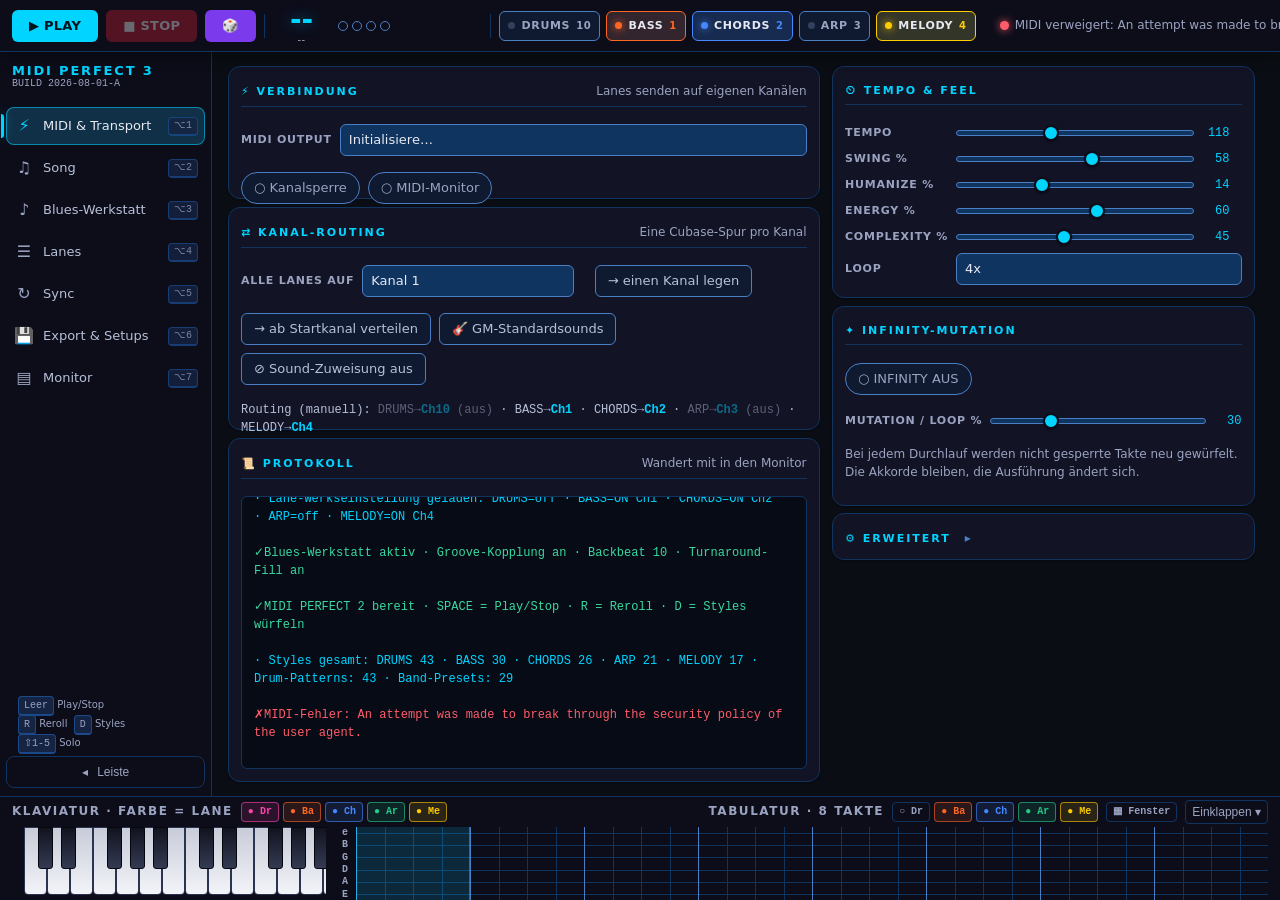
==== MIDI-PERFECT-3.html @ 905ca76a "Build J: Taktwechsel an der Taktgrenze" ====
<!DOCTYPE html>
<html lang="de"><head><meta charset="UTF-8">
<title>MIDI PERFECT 3</title>
<meta name="viewport" content="width=device-width, initial-scale=1">
<style>
/* ============================================================================
   MIDI PERFECT 3 — Visuelles System und Layout
   Ein einzelner Stylesheet-Block, gedacht zum Einfügen in <style> der
   Single-File-HTML. Keine Abhängigkeiten, keine externen Schriften.
   Zielbrowser: Chrome/Edge (Web MIDI). Moderne CSS-Features ohne Fallback.

   Aufbau
     01 Tokens
     02 Registrierte Eigenschaften
     03 Grundlagen und Reset
     04 App-Raster (Transport / Seitenleiste / Inhalt / Piano)
     05 Transportleiste
     06 Seitenleiste
     07 Inhaltsbereich, Karten, Formularraster
     08 Bedienelemente
     09 Lane-Karte
     10 Takt-Kacheln, Vorschläge, Quintenzirkel
     11 Log, MIDI-Monitor, Kanal-Belegung
     12 Piano-Dock
     13 Hilfsklassen
     14 Bewegung reduzieren
   ========================================================================== */

/* ============================================================================
   01 TOKENS
   Alle Werte, die mehr als einmal vorkommen, stehen hier. Nichts im Rest der
   Datei greift auf rohe Hex-Werte zu — Ausnahme: die Lane-Identitätsfarben
   werden zusätzlich pro Lane über --lane gesetzt.
   ========================================================================== */
:root {
  color-scheme: dark;

  /* --- Flächen -------------------------------------------------------------
     Vier Ebenen, absichtlich flach gehalten: je tiefer die Fläche liegt,
     desto dunkler. Der Inhaltsbereich ist die HELLSTE grosse Fläche nicht —
     die Karten sind es. Das lenkt den Blick auf die Bedienelemente. */
  --c-app:        #0a0e14;   /* Fensterfläche hinter dem Inhalt              */
  --c-rail:       #0d0d1a;   /* Transportleiste, Seitenleiste, Piano-Dock    */
  --c-panel:      #131326;   /* Karten                                       */
  --c-panel-2:    #0f1a30;   /* verschachtelte Blöcke, Lane-Karten           */
  --c-sunken:     #070b16;   /* Log, Monitor — tiefer als alles andere       */
  --c-field:      #0f3460;   /* Füllung von select/input                     */
  --c-field-hi:   #14417a;   /* Füllung im Hover                             */

  /* --- Rahmen --------------------------------------------------------------
     KORREKTUR gegenüber MIDI PERFECT 2: der Bestandsrahmen #1a4a8a erreicht
     gegen die Kartenfläche nur 2.08:1 und verfehlt damit WCAG 1.4.11 (3:1 für
     die Grenze eines Bedienelements). #1a4a8a bleibt als rein dekorative
     Trennlinie erhalten; jede Grenze, die ein Bedienelement identifiziert,
     nutzt --c-border-ctl (#4a7fc4 = 4.46:1 gegen Karte, 3.05:1 gegen die
     Feldfüllung). */
  --c-border:      #1a4a8a;  /* dekorativ, trennt ohne zu bedeuten           */
  --c-border-soft: #0f3460;  /* Kartenkante, Abschnittslinien                */
  --c-border-ctl:  #4a7fc4;  /* Grenze aller Bedienelemente — 3:1 geprüft    */
  --c-border-hi:   #6f9fdb;  /* Hover-Grenze                                 */

  /* --- Text ----------------------------------------------------------------
     KORREKTUR: die Bestandswerte #5a5a72 (1.87:1) und #6b7796 (3.95:1) sind
     unlesbar bzw. grenzwertig. Die Skala hat nur noch drei Stufen, die
     unterste liegt bei 4.98:1 auf der hellsten Fläche. */
  --c-text:        #e6e9f2;  /* 11.9:1 auf Karte                             */
  --c-text-dim:    #b6c0d8;  /* 9.4:1  — Zweitrangiges, Hilfetext            */
  --c-text-mute:   #9aa3c0;  /* 7.3:1 auf Karte, 4.98:1 auf Feldfüllung      */
  --c-text-on-accent: #04121b; /* Text auf gefüllten Akzentflächen           */
  --c-text-disabled: #6f7a94;

  /* --- Akzent und Semantik ------------------------------------------------- */
  --c-accent:      #00d4ff;  /* Cyan, Leitfarbe                              */
  --c-accent-dim:  #0e6fa8;  /* Cyan gedeckt, für Verläufe                   */
  --c-accent-wash: color-mix(in srgb, var(--c-accent) 14%, transparent);
  --c-violet:      #a855f7;  /* Sekundär-Akzent (Mutation, Reharmonisierung) */
  --c-violet-text: #c9a6ff;  /* 9.0:1 — Violett als Schriftfarbe             */
  --c-violet-solid:#7c3aed;  /* gefüllte Fläche, Weiss darauf 5.70:1         */
  --c-ok:          #3ad9a0;
  --c-ok-solid:    #16794f;  /* Weiss darauf 5.41:1                          */
  --c-warn:        #ffcc00;
  --c-err:         #ff5c6a;  /* KORREKTUR: #ff4455 als Schrift nur 5.41:1 —  */
                             /* als Schrift ok, aber #ff5c6a liest sich auf  */
                             /* der Feldfüllung noch mit 4.16:1              */
  --c-err-solid:   #c81e33;  /* Weiss darauf 5.69:1 (statt #ff4455 = 3.38:1) */

  /* --- Lane-Identität (FIX, trägt Bedeutung, nie ändern) ------------------- */
  --lane-drums:  #ff44aa;
  --lane-bass:   #ff6622;
  --lane-chords: #4488ff;
  --lane-arp:    #22cc88;
  --lane-melody: #ffcc00;

  /* --- Fokus ---------------------------------------------------------------
     Zweifarbiger Ring: innen ein dunkler Trennring, aussen Hellcyan. So bleibt
     der Ring sowohl auf der dunklen Karte als auch auf einer cyanfarbenen
     Knopffläche sichtbar. Fokus wird NIE nur über Farbe angezeigt. */
  --c-focus:      #8ee9ff;
  --c-focus-halo: #04121b;
  --focus-w:      2px;

  /* --- Abstände (4er-Skala, zwei Zwischenschritte für Dichte) -------------- */
  --sp-0:  2px;
  --sp-1:  4px;
  --sp-2:  6px;
  --sp-3:  8px;
  --sp-4: 12px;
  --sp-5: 16px;
  --sp-6: 20px;
  --sp-7: 24px;
  --sp-8: 32px;

  /* --- Radien -------------------------------------------------------------- */
  --r-1: 4px;
  --r-2: 6px;
  --r-3: 8px;
  --r-4: 12px;
  --r-pill: 999px;

  /* --- Schrift -------------------------------------------------------------
     Systemstapel, keine Webfonts. Zahlen überall tabellarisch, damit der
     Takt-Zähler und die Reglerwerte nicht springen. */
  --ff: system-ui, "Segoe UI", -apple-system, Roboto, Arial, sans-serif;
  --ff-mono: ui-monospace, "Cascadia Mono", Menlo, Consolas, monospace;

  --fs-micro: 0.625rem;   /* 10px — nur Zahlen und <kbd>, nie Fliesstext     */
  --fs-tiny:  0.6875rem;  /* 11px — Feld-Etiketten in Grossbuchstaben        */
  --fs-sm:    0.75rem;    /* 12px — Hilfetext, Log                          */
  --fs-md:    0.8125rem;  /* 13px — Standard für Bedienelemente             */
  --fs-base:  0.875rem;   /* 14px — Fliesstext                              */
  --fs-lg:    1rem;
  --fs-xl:    1.25rem;
  --fs-ctr:   1.75rem;    /* Takt-Zähler                                    */

  --lh-tight: 1.2;
  --lh-base:  1.5;

  /* --- Schatten ------------------------------------------------------------
     Kein Leuchten als Standard. Das Bestandsdesign legte auf jede Karte einen
     cyanfarbenen Glow — bei sieben Bereichen erzeugt das Unruhe. Glow bleibt
     dem aktiven Zustand und dem Transport vorbehalten. */
  --sh-1: 0 1px 2px rgb(0 0 0 / .45);
  --sh-2: 0 4px 14px rgb(0 0 0 / .45);
  --sh-3: 0 12px 34px rgb(0 0 0 / .6);
  --glow-accent: 0 0 12px color-mix(in srgb, var(--c-accent) 45%, transparent);
  --glow-lane:   0 0 10px color-mix(in srgb, var(--lane, var(--c-accent)) 55%, transparent);

  /* --- Bewegung ------------------------------------------------------------ */
  --t-fast: 90ms;
  --t-base: 150ms;
  --t-slow: 240ms;
  --ease: cubic-bezier(.4, 0, .2, 1);

  /* --- Layout-Masse --------------------------------------------------------
     Höhenbudget bei 1440x900 (Vollbild):
       900 - 52 (Transport) - 104 (Piano) = 744px für den Inhalt,
       abzüglich 2x14px Polsterung = 716px netto.
     Im Fenstermodus (~790px Viewport) bleiben 606px; das Piano lässt sich
     dann auf 30px einklappen und man ist wieder bei 680px. */
  --h-transport:   52px;
  --w-rail:       200px;
  --w-rail-min:    56px;
  --h-piano:      104px;
  --h-piano-min:   30px;
  --pad-content:   14px;

  --h-ctl:      32px;   /* Mindest-Klickziel, gilt für ALLE Bedienelemente   */
  --h-ctl-lg:   38px;   /* Transport-Hauptknöpfe                            */
  --thumb:      18px;   /* Reglergriff, Vorgabe war mindestens 16px         */
  --track:       6px;

  /* Breite der Etikettenspalte im Formularraster. Englische Beschriftungen
     sind rund 20% länger — statt eines festen Wertes deckelt fit-content()
     die Spalte, sodass lange Etiketten umbrechen statt das Raster zu sprengen. */
  --label-max: 9.5rem;
}

/* Englisch: mehr Deckel für die Etikettenspalte, gleiche Rasterstruktur.
   Wird über <html lang="en"> oder [data-lang="en"] geschaltet. */
:root:lang(en),
:root[data-lang="en"] { --label-max: 11.5rem; }

/* Dichtemodus als Design-Token höherer Ordnung. Container-Stilabfragen weiter
   unten reagieren darauf, ohne dass Markup-Klassen nötig sind. */
:root { --density: kompakt; }

/* ============================================================================
   02 REGISTRIERTE EIGENSCHAFTEN
   --lane und --fill müssen typisiert sein, damit sie animierbar bzw. in
   Verläufen interpolierbar sind.
   ========================================================================== */
@property --lane {
  syntax: "<color>"; inherits: true; initial-value: #00d4ff;
}
@property --fill {
  syntax: "<percentage>"; inherits: false; initial-value: 0%;
}

/* ============================================================================
   03 GRUNDLAGEN
   ========================================================================== */
*, *::before, *::after { box-sizing: border-box; }

/* interpolate-size erlaubt Übergänge auf height:auto — genutzt vom Piano-Dock
   und von einklappbaren Karten. */
html { interpolate-size: allow-keywords; }

html, body { block-size: 100%; }

body {
  margin: 0;
  background: var(--c-app);
  color: var(--c-text);
  font-family: var(--ff);
  font-size: var(--fs-base);
  line-height: var(--lh-base);
  font-variant-numeric: tabular-nums;
  accent-color: var(--c-accent);
  overflow: clip;              /* Die Seite selbst scrollt nie. */
  -webkit-font-smoothing: antialiased;
}

/* Bündigere Etiketten ohne Zeilenkasten-Überhang; spart in dichten Rastern
   pro Zeile rund 2px. Nur wo unterstützt. */
@supports (text-box: trim-both cap alphabetic) {
  .lbl, .card-title, .rail-item, .chip, .btn { text-box: trim-both cap alphabetic; }
}

::selection { background: color-mix(in srgb, var(--c-accent) 35%, transparent); }

/* Rollbalken sind Teil des Themas, nicht des Betriebssystems. */
* {
  scrollbar-width: thin;
  scrollbar-color: var(--c-border-ctl) transparent;
}

kbd {
  font-family: var(--ff-mono);
  font-size: var(--fs-micro);
  line-height: 1;
  padding: 3px 5px;
  border-radius: var(--r-1);
  background: #152442;
  border: 1px solid var(--c-border);
  border-block-end-width: 2px;
  color: var(--c-text-mute);   /* 6.14:1 */
  white-space: nowrap;
}

/* --- Fokus, global -------------------------------------------------------
   :focus-visible statt :focus, damit Mausklicks keinen Ring hinterlassen.
   Der Ring ist eine Kontur PLUS ein dunkler Innenring — er trägt für sich
   allein, unabhängig von Farbwahrnehmung. */
:where(a, button, select, input, textarea, summary, [tabindex]):focus-visible,
.chip:focus-visible,
.rail-item:focus-visible {
  outline: var(--focus-w) solid var(--c-focus);
  outline-offset: 2px;
  box-shadow: 0 0 0 2px var(--c-focus-halo);
  z-index: 3;                  /* Ring niemals von Nachbarn überdeckt. */
}
/* Tastaturfokus im Inhalt darf nicht am Rand kleben. */
.content { scroll-padding: var(--sp-6); }

/* ============================================================================
   04 APP-RASTER
   Zwei Spalten, drei Zeilen. Transport und Piano spannen über beide Spalten,
   damit Transport und Klaviatur unabhängig vom Bereich stehen bleiben.

     +----------------------------------------------+  52px
     |               transport                      |
     +--------+-------------------------------------+
     | rail   |            content                  |  1fr
     |        |                                     |
     +--------+-------------------------------------+
     |               piano                          |  104px
     +----------------------------------------------+
   ========================================================================== */
.app {
  display: grid;
  block-size: 100dvb;
  grid-template-columns: var(--w-rail) minmax(0, 1fr);
  grid-template-rows: var(--h-transport) minmax(0, 1fr) auto;
  grid-template-areas:
    "transport transport"
    "rail      content"
    "piano     piano";
  transition: grid-template-columns var(--t-slow) var(--ease);
}
/* Seitenleiste eingeklappt: nur noch Symbole. :has() spart eine Klasse am
   Wurzelelement — der Zustand lebt am Schalter, wo er hingehört. */
.app:has(.rail-toggle[aria-expanded="false"]) { --w-rail: var(--w-rail-min); }

.transport { grid-area: transport; }
.rail      { grid-area: rail; }
.content   { grid-area: content; }
.piano-dock{ grid-area: piano; }

/* ============================================================================
   05 TRANSPORTLEISTE
   Steht immer. Enthält nur, was beim Spielen im Blick bleiben muss:
   Play/Stop/Reroll, Takt-Zähler, vier Beat-Punkte, fünf Lane-Kürzel,
   Sprachumschalter. Alles Weitere gehört in den Inhalt.
   ========================================================================== */
.transport {
  display: flex;
  align-items: center;
  gap: var(--sp-3);
  padding-inline: var(--sp-4);
  background: var(--c-rail);
  border-block-end: 1px solid var(--c-border-soft);
  box-shadow: var(--sh-2);
  position: relative;
  z-index: 40;
}
/* Läuft die Wiedergabe, bekommt die Leiste eine cyanfarbene Oberkante —
   peripher wahrnehmbar, ohne dass man hinsehen muss. */
.transport::after {
  content: "";
  position: absolute; inset-inline: 0; inset-block-start: 0;
  block-size: 2px;
  background: var(--c-accent);
  box-shadow: var(--glow-accent);
  opacity: 0;
  transition: opacity var(--t-base) var(--ease);
}
.app[data-playing="true"] .transport::after { opacity: 1; }

.transport-sep {
  inline-size: 1px; block-size: 24px;
  background: var(--c-border-soft);
  flex: none;
}
.transport-spacer { flex: 1 1 auto; min-inline-size: var(--sp-3); }

/* --- Takt-Zähler ---------------------------------------------------------- */
.counter {
  display: grid;
  justify-items: center;
  align-content: center;
  min-inline-size: 6.5ch;          /* ch statt px: hält bei "128.4" die Breite */
  padding-inline: var(--sp-2);
  line-height: 1;
}
.counter-bar {
  font-size: var(--fs-ctr);
  font-weight: 700;
  color: var(--c-accent);
  letter-spacing: .02em;
  text-shadow: 0 0 14px color-mix(in srgb, var(--c-accent) 50%, transparent);
}
.counter-sub {
  font-size: var(--fs-micro);
  color: var(--c-text-mute);
  letter-spacing: .08em;
  text-transform: uppercase;
}

/* --- Beat-Punkte ---------------------------------------------------------- */
.beats { display: flex; gap: var(--sp-2); flex: none; }
.beat {
  inline-size: 12px; block-size: 12px;
  border-radius: 50%;
  background: transparent;
  border: 2px solid var(--c-border-ctl);   /* 4.7:1 gegen die Leiste */
  transition: background var(--t-fast) linear, box-shadow var(--t-fast) linear;
}
.beat.is-on {
  background: var(--c-accent);
  border-color: var(--c-accent);
  box-shadow: var(--glow-accent);
}
/* Die Eins ist grösser — die Taktgrenze erkennt man so aus dem Augenwinkel. */
.beat:first-child { inline-size: 14px; block-size: 14px; }

/* --- Lane-Kürzel ---------------------------------------------------------- */
.transport-lanes { display: flex; gap: var(--sp-1); flex: none; }
.lane-key {
  --lane: var(--c-accent);
  display: inline-flex; align-items: center; gap: var(--sp-1);
  block-size: var(--h-ctl);
  padding-inline: var(--sp-3);
  border-radius: var(--r-2);
  background: var(--c-panel-2);
  border: 1px solid var(--c-border-ctl);
  color: var(--c-text-dim);
  font: 600 var(--fs-tiny)/1 var(--ff);
  letter-spacing: .08em;
  cursor: pointer;
  transition: border-color var(--t-base) var(--ease),
              color var(--t-base) var(--ease),
              background var(--t-base) var(--ease);
}
.lane-key::before {                       /* Zustandspunkt */
  content: "";
  inline-size: 8px; block-size: 8px; border-radius: 50%;
  background: var(--c-border-ctl);
  transition: background var(--t-base) var(--ease), box-shadow var(--t-base) var(--ease);
}
.lane-key:hover { border-color: var(--lane); color: var(--c-text); }
.lane-key[aria-pressed="true"] {
  background: color-mix(in srgb, var(--lane) 16%, var(--c-panel-2));
  border-color: var(--lane);
  color: var(--c-text);
}
.lane-key[aria-pressed="true"]::before {
  background: var(--lane);
  box-shadow: var(--glow-lane);
}
.lane-key kbd { margin-inline-start: var(--sp-1); }

/* --- Sprachumschalter ----------------------------------------------------- */
.lang-toggle {
  display: inline-flex; align-items: center;
  block-size: var(--h-ctl);
  padding-inline: var(--sp-3);
  border-radius: var(--r-2);
  background: transparent;
  border: 1px solid var(--c-border-ctl);
  color: var(--c-text-dim);
  font: 600 var(--fs-tiny)/1 var(--ff);
  letter-spacing: .1em;
  cursor: pointer;
}
.lang-toggle b { color: var(--c-accent); font-weight: 700; }
.lang-toggle:hover { border-color: var(--c-border-hi); color: var(--c-text); }

/* ============================================================================
   06 SEITENLEISTE
   Sieben Bereiche, feste Reihenfolge, Ziffer 1-7 als Kürzel. Der aktive
   Eintrag wird über DREI Merkmale markiert: Farbe, Füllung und eine
   Randmarke — nicht über Farbe allein.
   ========================================================================== */
.rail {
  display: flex;
  flex-direction: column;
  gap: var(--sp-1);
  padding: var(--sp-3) var(--sp-2);
  background: var(--c-rail);
  border-inline-end: 1px solid var(--c-border-soft);
  overflow: clip;
  container-type: inline-size;
  z-index: 30;
}
.rail-brand {
  display: flex; align-items: center; gap: var(--sp-2);
  padding: var(--sp-1) var(--sp-2) var(--sp-4);
  color: var(--c-accent);
  font: 700 var(--fs-md)/1 var(--ff);
  letter-spacing: .14em;
  white-space: nowrap;
}
.rail-brand small {
  display: block;
  font: 400 var(--fs-micro)/1.4 var(--ff-mono);
  letter-spacing: 0;
  color: var(--c-text-mute);
}

.rail-item {
  display: grid;
  grid-template-columns: 22px minmax(0, 1fr) auto;
  align-items: center;
  gap: var(--sp-3);
  min-block-size: 38px;
  padding-inline: var(--sp-2);
  border: 1px solid transparent;
  border-radius: var(--r-3);
  background: none;
  color: var(--c-text-dim);
  font: 500 var(--fs-md)/1.15 var(--ff);
  text-align: start;
  cursor: pointer;
  position: relative;
  transition: background var(--t-base) var(--ease),
              color var(--t-base) var(--ease),
              border-color var(--t-base) var(--ease);
}
.rail-item .ico {
  font-size: var(--fs-lg);
  line-height: 1;
  text-align: center;
  color: var(--c-text-mute);
  transition: color var(--t-base) var(--ease);
}
.rail-item .label { overflow: hidden; text-overflow: ellipsis; white-space: nowrap; }
.rail-item kbd { opacity: .8; }

.rail-item:hover {
  background: color-mix(in srgb, var(--c-accent) 8%, transparent);
  color: var(--c-text);
  border-color: var(--c-border-soft);
}
.rail-item:hover .ico { color: var(--c-text-dim); }

.rail-item[aria-current="page"] {
  background: color-mix(in srgb, var(--c-accent) 15%, var(--c-panel));
  border-color: color-mix(in srgb, var(--c-accent) 55%, transparent);
  color: var(--c-text);
  font-weight: 600;
}
.rail-item[aria-current="page"] .ico { color: var(--c-accent); }
/* Randmarke: zweites, farbunabhängiges Merkmal des aktiven Zustands. */
.rail-item[aria-current="page"]::before {
  content: "";
  position: absolute;
  inset-block: 6px;
  inset-inline-start: calc(var(--sp-2) * -1);
  inline-size: 3px;
  border-radius: 0 var(--r-1) var(--r-1) 0;
  background: var(--c-accent);
  box-shadow: var(--glow-accent);
}

/* Der Bereich mit ungespeicherten/aktiven Sonderzuständen bekommt einen Punkt
   (z.B. Infinity läuft, Clock sendet). Attribut statt Klasse. */
.rail-item[data-flag]::after {
  content: "";
  inline-size: 6px; block-size: 6px; border-radius: 50%;
  background: var(--c-violet);
  justify-self: end;
}
.rail-item[data-flag="ok"]::after   { background: var(--c-ok); }
.rail-item[data-flag="warn"]::after { background: var(--c-warn); }
.rail-item[data-flag="err"]::after  { background: var(--c-err); }

.rail-spacer { flex: 1 1 auto; }

.rail-toggle {
  display: flex; align-items: center; justify-content: center; gap: var(--sp-2);
  min-block-size: var(--h-ctl);
  border: 1px solid var(--c-border-soft);
  border-radius: var(--r-3);
  background: none;
  color: var(--c-text-mute);
  font-size: var(--fs-sm);
  cursor: pointer;
}
.rail-toggle:hover { color: var(--c-text); border-color: var(--c-border-ctl); }

/* Eingeklappt: Container-Abfrage statt Klassenkaskade. Unter 96px Breite
   verschwinden Beschriftung und Kürzel, das Symbol zentriert sich. */
@container (inline-size < 96px) {
  .rail-item { grid-template-columns: 1fr; justify-items: center; padding-inline: 0; }
  .rail-item .label, .rail-item kbd { display: none; }
  .rail-brand { justify-content: center; }
  .rail-brand span, .rail-brand small { display: none; }
  .rail-toggle .label { display: none; }
}

/* Beschriftung als angeheftete Sprechblase, wenn die Leiste eingeklappt ist.
   Anchor Positioning erspart die Berechnung in JS. */
/* anchor-scope begrenzt den Namen auf den jeweiligen Eintrag — ohne das
   würden alle Sprechblasen am letzten Eintrag hängen. */
.rail-item { anchor-name: --rail-anchor; anchor-scope: --rail-anchor; }
.rail-item .tip {
  position: fixed;
  position-anchor: --rail-anchor;
  position-area: inline-end center;
  margin-inline-start: var(--sp-2);
  padding: var(--sp-1) var(--sp-3);
  border-radius: var(--r-2);
  background: var(--c-panel);
  border: 1px solid var(--c-border-ctl);
  box-shadow: var(--sh-3);
  color: var(--c-text);
  font-size: var(--fs-sm);
  white-space: nowrap;
  opacity: 0; pointer-events: none;
  transition: opacity var(--t-fast) var(--ease);
}
@container (inline-size < 96px) {
  .rail-item:hover .tip, .rail-item:focus-visible .tip { opacity: 1; }
}

/* ============================================================================
   07 INHALTSBEREICH, KARTEN, FORMULARRASTER
   Genau ein Bereich ist sichtbar. Der Inhalt scrollt nur im Notfall — die
   Bereichslayouts sind so gerechnet, dass sie in 716px Höhe passen.
   ========================================================================== */
.content {
  padding: var(--pad-content) var(--sp-5);
  overflow: hidden auto;
  scrollbar-gutter: stable;
  overscroll-behavior: contain;
  background: var(--c-app);
  position: relative;
}
/* Bereiche werden über [hidden] geschaltet, nicht über display-Klassen —
   dann greifen auch Suchfunktion und Fokusreihenfolge korrekt. */
.view[hidden] { display: none; }
.view {
  display: grid;
  gap: var(--sp-4);
  align-content: start;
  min-block-size: 100%;
  animation: view-in var(--t-slow) var(--ease);
}
@keyframes view-in { from { opacity: 0; translate: 0 6px; } }

/* Bereichslayouts. Spaltenzahlen sind auf 1212px netto Inhaltsbreite
   gerechnet — Begründung steht in SPEC.md. */
.view--midi   { grid-template-columns: 7fr 5fr; }
/* Song: erste Spalte fest für den Quintenzirkel, dahinter zwei gleiche
   Spalten. Akkordzeile und Takt-Kacheln spannen mit .card--full über alle
   drei — sonst passt der Bereich bei 32 Takten nicht in 716px. */
.view--song   { grid-template-columns: 300px repeat(2, minmax(0, 1fr)); }
.view--blues  { grid-template-columns: repeat(3, minmax(0, 1fr)); }
.view--lanes  { grid-template-columns: minmax(0, 1fr); gap: var(--sp-3); }
.view--sync   { grid-template-columns: repeat(3, minmax(0, 1fr)); }
.view--export { grid-template-columns: repeat(2, minmax(0, 1fr)); }
/* Monitor: Kopfzeile fest, darunter zwei gleich hohe Protokollflächen, die
   den Rest ausfüllen. minmax(0,1fr) ist Pflicht, sonst wachsen sie über den
   Container hinaus. */
.view--monitor {
  grid-template-columns: repeat(2, minmax(0, 1fr));
  grid-template-rows: auto minmax(0, 1fr);
  block-size: 100%;
}

/* --- Karte ---------------------------------------------------------------- */
.card {
  display: flex;
  flex-direction: column;
  gap: var(--sp-3);
  min-inline-size: 0;
  min-block-size: 0;
  padding: var(--sp-3) var(--sp-4) var(--sp-4);
  background: var(--c-panel);
  border: 1px solid var(--c-border-soft);
  border-radius: var(--r-4);
  box-shadow: var(--sh-1);
  container: card / inline-size;
}
/* Spalte aus mehreren Karten innerhalb eines Bereichs. Direktes Kind von
   .view, damit die Rasterspalten des Bereichs erhalten bleiben. */
.col {
  display: grid;
  gap: var(--sp-4);
  align-content: start;
  min-inline-size: 0;
  min-block-size: 0;
}
.col--fill { grid-template-rows: auto auto minmax(0, 1fr); align-content: stretch; }

.card--flush { padding: 0; overflow: clip; }
.card--fill  { min-block-size: 0; }          /* füllt die Rasterzeile        */
.card--span2 { grid-column: span 2; }
.card--span3 { grid-column: span 3; }
.card--full  { grid-column: 1 / -1; }

.card-title {
  display: flex; align-items: baseline; gap: var(--sp-3);
  padding-block-end: var(--sp-2);
  border-block-end: 1px solid var(--c-border-soft);
  color: var(--c-accent);
  font: 700 var(--fs-tiny)/1.3 var(--ff);
  letter-spacing: .18em;
  text-transform: uppercase;
}
.card-title .hint {
  margin-inline-start: auto;
  color: var(--c-text-mute);
  font: 400 var(--fs-sm)/1.3 var(--ff);
  letter-spacing: 0;
  text-transform: none;
  text-align: end;
}
/* Einklappbare Karte über <details>. Der Pfeil ist ein Unicode-Zeichen, kein
   Emoji und kein Bild. */
details.card > summary { list-style: none; cursor: pointer; }
details.card > summary::-webkit-details-marker { display: none; }
details.card > summary .card-title::after {
  content: "\25BE"; margin-inline-start: var(--sp-2);
  color: var(--c-border-ctl); font-size: var(--fs-sm);
}
details.card:not([open]) > summary .card-title { border-block-end: none; padding-block-end: 0; }
details.card:not([open]) > summary .card-title::after { content: "\25B8"; }

/* Abschnittsüberschrift innerhalb einer Karte — leichter als ein Kartentitel. */
.section-head {
  display: flex; align-items: center; gap: var(--sp-2);
  margin-block-start: var(--sp-1);
  color: var(--c-text-dim);
  font: 600 var(--fs-tiny)/1.3 var(--ff);
  letter-spacing: .12em;
  text-transform: uppercase;
}
.section-head::after {
  content: ""; flex: 1 1 auto; block-size: 1px;
  background: var(--c-border-soft);
}

/* --- Formularraster -------------------------------------------------------
   Etikett und Bedienelement stehen NEBENEINANDER, nicht übereinander. Das
   spart pro Paar rund 17px Höhe — bei 14 Paaren eine ganze Kartenhöhe.
   Die Etikettenspalte ist inhaltsabhängig, aber gedeckelt: lange englische
   Beschriftungen brechen um, statt das Raster zu verschieben.               */
.form {
  display: grid;
  grid-template-columns: repeat(var(--cols, 1),
                          fit-content(var(--label-max)) minmax(0, 1fr));
  align-items: center;
  column-gap: var(--sp-3);
  row-gap: var(--sp-2);
}
.form--2 { --cols: 2; }
.form--3 { --cols: 3; }
.form--4 { --cols: 4; }
/* Spaltenabstand zwischen Paaren grösser als zwischen Etikett und Element,
   damit die Zuordnung eindeutig bleibt. */
.form--2, .form--3, .form--4 { column-gap: var(--sp-3); }
/* Jedes zweite Kind ist ein Bedienelement. Alle ausser dem letzten bekommen
   einen zusätzlichen Rechtsabstand — so ist der Abstand ZWISCHEN zwei Paaren
   grösser als der zwischen Etikett und Element und die Zuordnung bleibt
   eindeutig, ohne dass ein Wrapper-Element nötig wäre. */
.form--2 > *:nth-child(2n):not(:last-child),
.form--3 > *:nth-child(2n):not(:last-child),
.form--4 > *:nth-child(2n):not(:last-child) { margin-inline-end: var(--sp-4); }

.lbl {
  color: var(--c-text-mute);
  font: 600 var(--fs-tiny)/1.25 var(--ff);
  letter-spacing: .07em;
  text-transform: uppercase;
  text-wrap: balance;
  justify-self: start;
}
.lbl[data-required]::after { content: "\00A0*"; color: var(--c-warn); }

/* Ein Paar, das über die volle Rasterbreite geht (z.B. die Akkordzeile). */
.form > .span-all { grid-column: 2 / -1; }
.form > .row-all  { grid-column: 1 / -1; }

/* Stapelvariante für Fälle, in denen das Etikett zwingend über dem Element
   stehen muss (sehr breite Felder, Textbereiche). */
.field {
  display: grid; gap: var(--sp-1); min-inline-size: 0;
}
.field > .lbl { justify-self: start; }

/* Zeile aus gleichrangigen Elementen ohne Etiketten (Knopfgruppen). */
.row {
  display: flex; flex-wrap: wrap; align-items: center;
  gap: var(--sp-2);
}
.row--end { justify-content: flex-end; }
.row--tight { gap: var(--sp-1); }

/* Hilfetext. Immer --c-text-mute oder heller, nie kleiner als 12px. */
.hint {
  color: var(--c-text-mute);
  font-size: var(--fs-sm);
  line-height: 1.45;
  text-wrap: pretty;
}
.hint b { color: var(--c-text-dim); font-weight: 600; }
.hint--warn { color: var(--c-warn); }
.hint--ok   { color: var(--c-ok); }
.hint--err  { color: var(--c-err); }

/* Karte reagiert auf ihre eigene Breite: wird sie schmal (z.B. Seitenleiste
   aufgeklappt plus dreispaltiger Bereich), fällt das Formular auf eine
   Spalte zurück, statt Etiketten zu quetschen. */
@container card (inline-size < 340px) {
  .form--2, .form--3, .form--4 { --cols: 1; }
}
@container card (inline-size < 240px) {
  .form { grid-template-columns: minmax(0, 1fr); }
  .form > .lbl { grid-column: 1; }
}

/* ============================================================================
   08 BEDIENELEMENTE
   ========================================================================== */

/* --- select / input ------------------------------------------------------- */
select,
input[type="text"],
input[type="number"],
input[type="search"] {
  min-block-size: var(--h-ctl);
  inline-size: 100%;
  min-inline-size: 0;
  padding-inline: var(--sp-3);
  padding-block: 0;
  border: 1px solid var(--c-border-ctl);
  border-radius: var(--r-2);
  background: var(--c-field);
  color: var(--c-text);
  font: 400 var(--fs-md)/1 var(--ff);
  transition: border-color var(--t-base) var(--ease),
              background var(--t-base) var(--ease);
}
select {
  appearance: none;
  padding-inline-end: calc(var(--sp-3) + 14px);
  cursor: pointer;
  /* Unicode-Pfeil als Hintergrundzeichnung, kein Bild, kein Emoji. */
  background-image: linear-gradient(45deg, transparent 50%, var(--c-text-dim) 50%),
                    linear-gradient(135deg, var(--c-text-dim) 50%, transparent 50%);
  background-position: right 14px center, right 9px center;
  background-size: 5px 5px, 5px 5px;
  background-repeat: no-repeat;
}
select:hover,
input[type="text"]:hover,
input[type="number"]:hover { background-color: var(--c-field-hi); border-color: var(--c-border-hi); }
select:focus-visible,
input:focus-visible { border-color: var(--c-accent); }

input[type="text"], input[type="number"] { cursor: text; }
input::placeholder { color: var(--c-text-mute); opacity: 1; }

/* Zahlenfelder: schmal, rechtsbündig, ohne Spinner-Sprünge im Layout. */
input[type="number"] { text-align: end; }
.num-sm { inline-size: 5.5ch; }
.num-md { inline-size: 8ch; }

/* Monospace-Eingabe für die Akkordzeile — Zeichenbreite = Taktraster. */
.input-mono {
  font-family: var(--ff-mono);
  font-size: var(--fs-base);
  letter-spacing: .06em;
  min-block-size: var(--h-ctl-lg);
}

/* Ungültige Eingabe erst NACH Interaktion melden. */
input:user-invalid { border-color: var(--c-err); }
.form:has(input:user-invalid) .error-note { display: block; }
.error-note { display: none; color: var(--c-err); font-size: var(--fs-sm); }

:disabled,
[aria-disabled="true"] {
  opacity: .45;
  cursor: not-allowed;
  filter: saturate(.5);
}
select:disabled, input:disabled { background: var(--c-panel-2); color: var(--c-text-disabled); }

/* --- Regler ---------------------------------------------------------------
   Vollständig eigengezeichnet, weil accent-color weder Bahnhöhe noch
   Griffgrösse steuert. Der gefüllte Anteil kommt aus --fill; JS setzt
   el.style.setProperty('--fill', pct + '%') im input-Ereignis.            */
.slider {
  display: grid;
  grid-template-columns: minmax(0, 1fr) auto;
  align-items: center;
  gap: var(--sp-2);
  min-inline-size: 0;
}
input[type="range"] {
  appearance: none;
  inline-size: 100%;
  min-inline-size: 60px;
  block-size: var(--h-ctl);      /* Klickziel bleibt 32px hoch, sichtbare  */
  background: transparent;        /* Bahn ist schlanker.                    */
  cursor: pointer;
  margin: 0;
}
input[type="range"]::-webkit-slider-runnable-track {
  block-size: var(--track);
  border-radius: var(--r-pill);
  border: 1px solid var(--c-border-ctl);   /* 3:1-Grenze der Bahn */
  background:
    linear-gradient(90deg,
      var(--c-accent) 0 var(--fill),
      color-mix(in srgb, var(--c-border-ctl) 40%, var(--c-sunken)) var(--fill) 100%);
}
input[type="range"]::-webkit-slider-thumb {
  appearance: none;
  inline-size: var(--thumb); block-size: var(--thumb);
  margin-block-start: calc((var(--track) - var(--thumb)) / 2 - 1px);
  border-radius: 50%;
  background: linear-gradient(180deg, #ffffff 0%, var(--c-accent) 55%, var(--c-accent-dim) 100%);
  border: 1px solid var(--c-focus-halo);
  box-shadow: var(--sh-1);
  transition: scale var(--t-fast) var(--ease), box-shadow var(--t-fast) var(--ease);
}
input[type="range"]:hover::-webkit-slider-thumb { scale: 1.12; box-shadow: var(--glow-accent); }
input[type="range"]:active::-webkit-slider-thumb { scale: 1.2; }
input[type="range"]:disabled::-webkit-slider-thumb { background: var(--c-text-disabled); }

/* Regler in Lane-Farbe: --lane wird auf der Lane-Karte gesetzt und vererbt. */
.lane-card input[type="range"]::-webkit-slider-runnable-track {
  background:
    linear-gradient(90deg,
      var(--lane) 0 var(--fill),
      color-mix(in srgb, var(--c-border-ctl) 40%, var(--c-sunken)) var(--fill) 100%);
}
.lane-card input[type="range"]::-webkit-slider-thumb {
  background: linear-gradient(180deg, #ffffff 0%, var(--lane) 60%,
              color-mix(in srgb, var(--lane) 60%, #000) 100%);
}

/* Wertanzeige neben dem Regler. Feste Zeichenbreite, damit nichts springt. */
.slider-val {
  min-inline-size: 4ch;
  text-align: end;
  color: var(--c-accent);
  font: 600 var(--fs-md)/1 var(--ff-mono);
}
.lane-card .slider-val { color: var(--lane); }
.slider-val small { color: var(--c-text-mute); font-weight: 400; }

/* --- Schalter-Chip (an/aus) -----------------------------------------------
   Zustand über Füllung + Rahmen + führendes Unicode-Zeichen. Die Anwendung
   tauscht ● / ○ selbst aus; CSS verlässt sich nicht darauf.               */
.chip {
  display: inline-flex; align-items: center; gap: var(--sp-2);
  min-block-size: var(--h-ctl);
  padding-inline: var(--sp-3);
  border: 1px solid var(--c-border-ctl);
  border-radius: var(--r-pill);
  background: var(--c-panel-2);
  color: var(--c-text-dim);
  font: 500 var(--fs-md)/1 var(--ff);
  white-space: nowrap;
  cursor: pointer;
  user-select: none;
  transition: background var(--t-base) var(--ease),
              border-color var(--t-base) var(--ease),
              color var(--t-base) var(--ease);
}
.chip:hover { border-color: var(--c-border-hi); color: var(--c-text); }
.chip[aria-pressed="true"] {
  background: color-mix(in srgb, var(--c-accent) 18%, var(--c-panel-2));
  border-color: var(--c-accent);
  color: var(--c-accent);
}
.chip[aria-pressed="true"]:hover { background: color-mix(in srgb, var(--c-accent) 26%, var(--c-panel-2)); }

/* Semantische Chip-Varianten. */
.chip--lock[aria-pressed="true"] {
  background: color-mix(in srgb, var(--c-warn) 16%, var(--c-panel-2));
  border-color: var(--c-warn); color: var(--c-warn);
}
.chip--inf[aria-pressed="true"] {
  background: color-mix(in srgb, var(--c-violet) 20%, var(--c-panel-2));
  border-color: var(--c-violet); color: var(--c-violet-text);
}
.chip--lane[aria-pressed="true"] {
  background: color-mix(in srgb, var(--lane) 18%, var(--c-panel-2));
  border-color: var(--lane); color: var(--lane);
}
.chip--sm { min-block-size: var(--h-ctl); padding-inline: var(--sp-2); font-size: var(--fs-sm); }

/* --- Knöpfe ---------------------------------------------------------------
   Vier Rollen: primär (Cyan), sekundär (Umriss), gefährlich (Rot), Sonder
   (Violett/Grün). Alle gefüllten Flächen tragen kontrastgeprüfte Schrift:
   auf Cyan dunkel, auf Rot/Violett/Grün weiss.                            */
.btn {
  display: inline-flex; align-items: center; justify-content: center; gap: var(--sp-2);
  min-block-size: var(--h-ctl);
  padding-inline: var(--sp-4);
  border: 1px solid transparent;
  border-radius: var(--r-3);
  font: 600 var(--fs-md)/1 var(--ff);
  letter-spacing: .04em;
  white-space: nowrap;
  cursor: pointer;
  transition: background var(--t-base) var(--ease),
              border-color var(--t-base) var(--ease),
              box-shadow var(--t-base) var(--ease),
              translate var(--t-fast) var(--ease);
}
.btn:active:not(:disabled) { translate: 0 1px; }

.btn--primary {
  background: linear-gradient(160deg, var(--c-accent), var(--c-accent-dim));
  color: var(--c-text-on-accent);            /* 10.7:1 */
  box-shadow: var(--sh-1);
}
.btn--primary:hover:not(:disabled) { box-shadow: var(--sh-1), var(--glow-accent); }

.btn--secondary {
  background: var(--c-panel-2);
  border-color: var(--c-border-ctl);
  color: var(--c-text);
}
.btn--secondary:hover:not(:disabled) {
  background: color-mix(in srgb, var(--c-accent) 10%, var(--c-panel-2));
  border-color: var(--c-border-hi);
}

.btn--danger {
  background: var(--c-err-solid);             /* Weiss darauf 5.69:1 */
  color: #ffffff;
}
.btn--danger:hover:not(:disabled) { background: color-mix(in srgb, var(--c-err-solid) 80%, #fff); }

.btn--violet { background: var(--c-violet-solid); color: #ffffff; }   /* 5.70:1 */
.btn--violet:hover:not(:disabled) { background: color-mix(in srgb, var(--c-violet-solid) 82%, #fff); }

.btn--ok { background: var(--c-ok-solid); color: #ffffff; }           /* 5.41:1 */
.btn--ok:hover:not(:disabled) { background: color-mix(in srgb, var(--c-ok-solid) 80%, #fff); }

.btn--ghost {
  background: none; border-color: var(--c-border-soft); color: var(--c-text-dim);
}
.btn--ghost:hover:not(:disabled) { color: var(--c-text); border-color: var(--c-border-ctl); }

.btn--lg { min-block-size: var(--h-ctl-lg); padding-inline: var(--sp-5); font-size: var(--fs-base); }
.btn--icon { padding-inline: 0; inline-size: var(--h-ctl); }
.btn--icon.btn--lg { inline-size: var(--h-ctl-lg); }

/* --- Segment-Umschalter ---------------------------------------------------
   Für sich gegenseitig ausschliessende Werte (Bars/Chord, Loop, Transport-
   befehl). Ersetzt Selects mit drei bis vier Optionen — ein Klick statt zwei.
   Markup: <div class="segment" role="radiogroup"> mit <button role="radio">. */
.segment {
  display: inline-flex;
  padding: 2px;
  border: 1px solid var(--c-border-ctl);
  border-radius: var(--r-3);
  background: var(--c-panel-2);
  min-block-size: var(--h-ctl);
}
.segment > button {
  appearance: none;
  min-block-size: calc(var(--h-ctl) - 6px);
  padding-inline: var(--sp-3);
  border: none;
  border-radius: var(--r-2);
  background: none;
  color: var(--c-text-dim);
  font: 500 var(--fs-md)/1 var(--ff);
  cursor: pointer;
  transition: background var(--t-base) var(--ease), color var(--t-base) var(--ease);
}
.segment > button:hover { color: var(--c-text); background: color-mix(in srgb, var(--c-accent) 10%, transparent); }
.segment > button[aria-checked="true"] {
  background: color-mix(in srgb, var(--c-accent) 22%, var(--c-panel));
  color: var(--c-accent);
  box-shadow: inset 0 0 0 1px var(--c-accent);
}

/* --- Statuszeile ---------------------------------------------------------- */
.status {
  display: inline-flex; align-items: center; gap: var(--sp-2);
  color: var(--c-text-dim);
  font-size: var(--fs-md);
}
.dot {
  inline-size: 9px; block-size: 9px; border-radius: 50%;
  background: var(--c-text-disabled);
  flex: none;
}
.dot--ok   { background: var(--c-ok);   box-shadow: 0 0 8px var(--c-ok); }
.dot--warn { background: var(--c-warn); box-shadow: 0 0 8px var(--c-warn); }
.dot--err  { background: var(--c-err);  box-shadow: 0 0 8px var(--c-err); }
/* Der Punkt allein reicht nicht — daneben steht immer Text. Fällt der Text
   weg, blendet CSS ein Zeichen ein. */
.status:not(:has(.status-text))::after { content: "\2014"; color: var(--c-text-mute); }

/* ============================================================================
   09 LANE-KARTE
   Eine Zeile pro Lane. Kopf mit Identitätsfarbe und Schaltern, darunter ein
   12-Spalten-Raster für die Bedienelemente. Kein Etikett über dem Element,
   sondern darüber in Kleinschrift — hier ist die Spaltenzahl wichtiger als
   die Zeilenhöhe, weil neun bis zwölf Elemente nebeneinander müssen.
   ========================================================================== */
.lane-card {
  --lane: var(--c-accent);
  display: grid;
  gap: var(--sp-2);
  padding: var(--sp-2) var(--sp-3) var(--sp-3);
  border: 1px solid var(--c-border-soft);
  border-inline-start: 4px solid var(--lane);
  border-radius: var(--r-3);
  background: var(--c-panel-2);
  transition: opacity var(--t-base) var(--ease), filter var(--t-base) var(--ease);
  container: lane / inline-size;
}
.lane-card[data-lane="drums"]  { --lane: var(--lane-drums); }
.lane-card[data-lane="bass"]   { --lane: var(--lane-bass); }
.lane-card[data-lane="chords"] { --lane: var(--lane-chords); }
.lane-card[data-lane="arp"]    { --lane: var(--lane-arp); }
.lane-card[data-lane="melody"] { --lane: var(--lane-melody); }

/* Ausgeschaltete Lane: deutlich zurückgenommen, aber lesbar.
   Der Zustand wird über VIER Mittel gleichzeitig gezeigt — dunklere Fläche,
   entsättigte Farben, graue statt farbiger Kante, grauer Lane-Name — statt
   über eine einzige starke Deckkraftabsenkung. Grund: bei opacity .55 fällt
   der Etikettentext auf 3.2:1 und verfehlt WCAG AA. Bei .8 bleibt der
   schwächste Text bei 5.1:1 und der Zustand ist trotzdem eindeutig. */
.lane-card:has(.lane-power[aria-pressed="false"]) {
  opacity: .8;
  filter: saturate(.3);
  background: #0c1424;
  border-inline-start-color: var(--c-border-ctl);
  box-shadow: none;
}
.lane-card:has(.lane-power[aria-pressed="false"]) .lane-name { color: var(--c-text-dim); }
/* Der Ein/Aus-Schalter selbst bleibt voll gesättigt und lesbar. */
.lane-card:has(.lane-power[aria-pressed="false"]) .lane-power { filter: none; }

/* Solo blendet die anderen zurück, ohne sie auszuschalten. Graustufe statt
   Entsättigung — dadurch klar von "aus" unterscheidbar. */
.view--lanes:has(.lane-solo[aria-pressed="true"]) .lane-card:not(:has(.lane-solo[aria-pressed="true"])) {
  filter: grayscale(1);
  opacity: .82;
}

.lane-head {
  display: flex; align-items: center; gap: var(--sp-2);
  min-block-size: var(--h-ctl);
}
.lane-name {
  color: var(--lane);
  font: 700 var(--fs-md)/1 var(--ff);
  letter-spacing: .16em;
  min-inline-size: 6.5ch;
}
.lane-ch {
  color: var(--c-text-mute);
  font: 500 var(--fs-sm)/1 var(--ff-mono);
  margin-inline-start: auto;
}

/* 12 Spalten. Style spannt 3, Sound 2, alles andere 1. Bei 1188px nutzbarer
   Breite ergibt das 91px pro Spur — genug für einen Regler mit Wertanzeige. */
.lane-controls {
  display: grid;
  grid-template-columns: repeat(12, minmax(0, 1fr));
  column-gap: var(--sp-2);
  row-gap: var(--sp-2);
  align-items: end;
}
.lane-controls > .field { gap: 2px; }
.lane-controls > .field > .lbl { font-size: var(--fs-micro); letter-spacing: .05em; }
.span-2 { grid-column: span 2; }
.span-3 { grid-column: span 3; }
.span-4 { grid-column: span 4; }

/* Wird die Lane schmal (Seitenleiste offen + schmaler Bildschirm), fallen
   die Spuren zusammen statt zu überlaufen. */
@container lane (inline-size < 900px) {
  .lane-controls { grid-template-columns: repeat(6, minmax(0, 1fr)); }
}
@container lane (inline-size < 520px) {
  .lane-controls { grid-template-columns: repeat(3, minmax(0, 1fr)); }
}

/* ============================================================================
   10 TAKT-KACHELN, VORSCHLÄGE, QUINTENZIRKEL
   ========================================================================== */
.bars {
  display: grid;
  grid-template-columns: repeat(auto-fill, minmax(74px, 1fr));
  gap: var(--sp-2);
}
.bar-cell {
  position: relative;
  min-block-size: 46px;
  padding: var(--sp-1) var(--sp-2);
  border: 1px solid var(--c-border-ctl);
  border-radius: var(--r-2);
  background: var(--c-field);
  color: var(--c-text);
  text-align: center;
  cursor: pointer;
  transition: background var(--t-base) var(--ease), border-color var(--t-base) var(--ease);
}
.bar-cell .n {
  display: block;
  font: 500 var(--fs-micro)/1.2 var(--ff-mono);
  color: var(--c-text-mute);           /* 4.98:1 auf der Feldfüllung */
}
.bar-cell .name { display: block; font: 700 var(--fs-base)/1.2 var(--ff); }
.bar-cell .fn   { display: block; font: 700 var(--fs-micro)/1.2 var(--ff); color: var(--c-violet-text); }
.bar-cell:hover { border-color: var(--c-border-hi); background: var(--c-field-hi); }
.bar-cell[aria-current="true"] {
  border-color: var(--c-accent);
  background: color-mix(in srgb, var(--c-accent) 20%, var(--c-field));
  box-shadow: var(--glow-accent);
}
.bar-cell[aria-current="true"] .name { color: var(--c-accent); }
/* Gesperrter Takt: gelbe Kante plus Schlosszeichen oben rechts. */
.bar-cell[data-locked]::after {
  content: "\1F512";
  position: absolute; inset-block-start: -7px; inset-inline-end: -4px;
  font-size: var(--fs-micro);
}
.bar-cell[data-locked] {
  border-color: var(--c-warn);
  background: color-mix(in srgb, var(--c-warn) 12%, var(--c-field));
}

/* Vorschlagskacheln (nächster Akkord, Stufen). */
.suggest { display: flex; flex-wrap: wrap; gap: var(--sp-2); }
.sug {
  min-block-size: var(--h-ctl);
  min-inline-size: 62px;
  padding: var(--sp-1) var(--sp-3);
  border: 1px solid var(--c-border-ctl);
  border-radius: var(--r-2);
  background: var(--c-field);
  color: var(--c-text);
  text-align: center;
  cursor: pointer;
  transition: border-color var(--t-base) var(--ease), background var(--t-base) var(--ease);
}
.sug .deg  { display: block; font: 700 var(--fs-micro)/1.2 var(--ff); color: var(--c-violet-text); }
.sug .name { display: block; font: 600 var(--fs-md)/1.2 var(--ff); }
.sug:hover { border-color: var(--c-violet); background: color-mix(in srgb, var(--c-violet) 14%, var(--c-field)); }
/* Chromatischer Vorschlag: andere Farbe UND kursive Stufenbezeichnung. */
.sug[data-chromatic] .deg { color: var(--lane-bass); font-style: italic; }
.sug[data-chromatic]:hover { border-color: var(--lane-bass); }

/* Quintenzirkel: SVG bleibt quadratisch und schrumpft mit der Karte. */
.circle-of-fifths {
  inline-size: 100%;
  max-inline-size: 300px;
  aspect-ratio: 1;
  margin-inline: auto;
}
.circle-of-fifths .node { cursor: pointer; transition: opacity var(--t-fast) var(--ease); }
.circle-of-fifths .node:hover { opacity: .72; }
.circle-of-fifths .node:focus-visible { outline: var(--focus-w) solid var(--c-focus); }

/* Leitereigene Akkorde als kleine Marken. */
.key-chip {
  display: inline-block;
  padding: 2px var(--sp-2);
  margin: 2px 3px 2px 0;
  border: 1px solid var(--c-border-ctl);
  border-radius: var(--r-1);
  background: var(--c-field);
  color: var(--c-text-dim);
  font-size: var(--fs-sm);
}
.key-chip[data-tonic] { border-color: var(--c-accent); color: var(--c-accent); }

/* ============================================================================
   11 LOG, MIDI-MONITOR, KANAL-BELEGUNG
   ========================================================================== */
.log {
  min-block-size: 0;
  flex: 1 1 auto;
  overflow: auto;
  overscroll-behavior: contain;
  padding: var(--sp-2) var(--sp-3);
  border: 1px solid var(--c-border-soft);
  border-radius: var(--r-2);
  background: var(--c-sunken);
  font: 400 var(--fs-sm)/1.55 var(--ff-mono);
  color: var(--c-text-dim);          /* KORREKTUR: war #5a5a72 = 2.94:1 */
  scrollbar-gutter: stable;
}
.log > * { display: block; }
/* Semantik im Protokoll: Farbe UND ein vorangestelltes Zeichen, damit die
   Kategorie auch ohne Farbwahrnehmung erkennbar ist. */
.log .i::before  { content: "· ";  }
.log .ok::before { content: "\2713 "; }
.log .w::before  { content: "\26A0 "; }
.log .e::before  { content: "\2717 "; }
.log .m::before  { content: "\2726 "; }
.log .i  { color: var(--c-accent); }        /* 11.1:1 */
.log .ok { color: var(--c-ok); }            /* 10.9:1 */
.log .w  { color: var(--c-warn); }          /* 13.0:1 */
.log .e  { color: var(--c-err); }           /*  6.5:1 */
.log .m  { color: var(--c-violet-text); }   /*  9.0:1 */
.log .p  { color: var(--lane-bass); }       /*  8.3:1 */

/* MIDI-Monitor ist ein Log mit anderer Semantik — im Markup .log .monitor. */
.monitor { font-size: var(--fs-micro); line-height: 1.45; }
.monitor .blk::before { content: "BLOCK "; }
.monitor .snd::before { content: "SEND  "; }
.monitor .blk { color: var(--c-err); }
.monitor .snd { color: var(--c-ok); }

/* Kanal-Belegung: 16 Zellen. */
.channels {
  display: grid;
  grid-template-columns: repeat(16, minmax(0, 1fr));
  gap: var(--sp-1);
}
.ch-cell {
  min-block-size: 38px;
  padding: var(--sp-1) 0;
  border: 1px solid var(--c-border-soft);
  border-radius: var(--r-1);
  background: var(--c-panel-2);
  color: var(--c-text-mute);          /* KORREKTUR: war #6b7796 = 3.95:1 */
  font: 500 var(--fs-sm)/1.2 var(--ff-mono);
  text-align: center;
  transition: background var(--t-fast) linear, color var(--t-fast) linear;
}
.ch-cell .cnt { display: block; font-size: var(--fs-micro); opacity: .8; }
/* Belegter Kanal trägt die Lane-Farbe als Füllung und Kante. */
.ch-cell[data-lane] {
  background: color-mix(in srgb, var(--lane) 20%, var(--c-panel-2));
  border-color: var(--lane);
  color: var(--c-text);
}
.ch-cell[data-lane="drums"]  { --lane: var(--lane-drums); }
.ch-cell[data-lane="bass"]   { --lane: var(--lane-bass); }
.ch-cell[data-lane="chords"] { --lane: var(--lane-chords); }
.ch-cell[data-lane="arp"]    { --lane: var(--lane-arp); }
.ch-cell[data-lane="melody"] { --lane: var(--lane-melody); }
/* Aktivität: kurzes Aufleuchten, nur einmal, ohne Dauerschleife. */
.ch-cell[data-active] { background: color-mix(in srgb, var(--lane) 45%, var(--c-panel-2)); }

/* Routing-Zeile in Monospace, damit Kanalnummern untereinander stehen. */
.routing {
  font: 400 var(--fs-sm)/1.5 var(--ff-mono);
  color: var(--c-text-mute);
}
.routing b { color: var(--c-accent); font-weight: 600; }

/* ============================================================================
   12 PIANO-DOCK
   Bleibt in allen sieben Bereichen sichtbar. Einklappbar auf eine 30px-Leiste.
   ========================================================================== */
.piano-dock {
  display: grid;
  grid-template-rows: var(--h-piano-min) minmax(0, 1fr);
  block-size: var(--h-piano);
  background: var(--c-rail);
  border-block-start: 1px solid var(--c-border-soft);
  overflow: clip;
  transition: block-size var(--t-slow) var(--ease);
  z-index: 20;
}
.app:has(.piano-toggle[aria-expanded="false"]) .piano-dock { block-size: var(--h-piano-min); }

.piano-bar {
  display: flex; align-items: center; gap: var(--sp-3);
  padding-inline: var(--sp-4);
  color: var(--c-text-mute);
  font: 600 var(--fs-tiny)/1 var(--ff);
  letter-spacing: .14em;
  text-transform: uppercase;
}
.piano-toggle {
  margin-inline-start: auto;
  min-block-size: 24px; padding-inline: var(--sp-2);
  border: 1px solid var(--c-border-soft);
  border-radius: var(--r-1);
  background: none;
  color: var(--c-text-mute);
  font-size: var(--fs-sm);
  cursor: pointer;
}
.piano-toggle:hover { color: var(--c-text); border-color: var(--c-border-ctl); }
.piano-toggle[aria-expanded="false"]::after { content: " \25B4"; }
.piano-toggle[aria-expanded="true"]::after  { content: " \25BE"; }

.piano {
  position: relative;
  block-size: 74px;
  margin-inline: var(--sp-4);
  overflow-x: auto;
  overflow-y: clip;
  scrollbar-width: none;
}
.key-w, .key-b { position: absolute; inset-block-start: 0; }
.key-w {
  inline-size: 22px; block-size: 72px;
  background: linear-gradient(180deg, #cfd3de, #ffffff);
  border: 1px solid #2a3350;
  border-radius: 0 0 3px 3px;
  z-index: 1;
}
.key-b {
  inline-size: 14px; block-size: 45px;
  background: linear-gradient(180deg, #12141f, #333c55);
  border: 1px solid #000;
  border-radius: 0 0 3px 3px;
  z-index: 2;
}
/* Klingende Note: Lane-Farbe. Zusätzlich ein farbiger Streifen am unteren
   Rand der Taste, damit auch bei Farbschwäche eine Bewegung sichtbar ist. */
.key-w[data-lane], .key-b[data-lane] {
  background: var(--lane);
  box-shadow: 0 0 14px color-mix(in srgb, var(--lane) 70%, transparent);
}
.key-w[data-lane="drums"],  .key-b[data-lane="drums"]  { --lane: var(--lane-drums); }
.key-w[data-lane="bass"],   .key-b[data-lane="bass"]   { --lane: var(--lane-bass); }
.key-w[data-lane="chords"], .key-b[data-lane="chords"] { --lane: var(--lane-chords); }
.key-w[data-lane="arp"],    .key-b[data-lane="arp"]    { --lane: var(--lane-arp); }
.key-w[data-lane="melody"], .key-b[data-lane="melody"] { --lane: var(--lane-melody); }

/* ============================================================================
   13 HILFSKLASSEN
   ========================================================================== */
.mono   { font-family: var(--ff-mono); }
.dim    { color: var(--c-text-mute); }
.grow   { flex: 1 1 auto; min-inline-size: 0; }
.nowrap { white-space: nowrap; }
.stack  { display: grid; gap: var(--sp-2); align-content: start; }
.stack--tight { gap: var(--sp-1); }
.fill   { min-block-size: 0; flex: 1 1 auto; }
.sr-only {
  position: absolute; inline-size: 1px; block-size: 1px;
  margin: -1px; padding: 0; overflow: hidden;
  clip-path: inset(50%); white-space: nowrap; border: 0;
}

/* Scroll-Schatten am oberen Rand des Inhalts: zeigt an, dass oben noch etwas
   liegt. Scroll-gesteuerte Animation, sparsam eingesetzt — genau eine. */
.content::before {
  content: "";
  position: sticky;
  inset-block-start: 0;
  display: block;
  block-size: 10px;
  margin-block-end: -10px;
  background: linear-gradient(var(--c-app), transparent);
  opacity: 0;
  z-index: 5;
  animation: scroll-shadow linear both;
  animation-timeline: scroll(nearest block);
  animation-range: 0 40px;
}
@keyframes scroll-shadow { to { opacity: 1; } }

/* ============================================================================
   14 BEWEGUNG REDUZIEREN
   Alles Dekorative aus; funktionale Rückmeldung (Beat-Punkte, Zustands-
   wechsel) bleibt, weil sie Information trägt — nur ohne Übergang.
   ========================================================================== */
@media (prefers-reduced-motion: reduce) {
  *, *::before, *::after {
    animation-duration: 1ms !important;
    animation-iteration-count: 1 !important;
    transition-duration: 1ms !important;
    scroll-behavior: auto !important;
  }
  .view { animation: none; }
  .content::before { animation: none; opacity: 0; }
  input[type="range"]:hover::-webkit-slider-thumb,
  input[type="range"]:active::-webkit-slider-thumb { scale: 1; }
}

/* Hoher Kontrast angefordert: Rahmen aller Bedienelemente verstärken. */
@media (prefers-contrast: more) {
  :root {
    --c-border-soft: #3a6ea8;
    --c-border-ctl:  #7fb0e8;
    --c-text-mute:   #c2cbe0;
  }
}

/* ============================================================
   TABULATUR-DOCK — Klaviatur | Tabulatur, je mit Lane-Filtern
   Die Bundzahl steht AUF der Saitenlinie; eine belegte Zelle
   blendet ihre Linie aus (wie im ASCII-Tab: --3--).
   ============================================================ */
.dock-body{
  display:grid;
  grid-template-columns:clamp(280px,25%,1150px) minmax(0,1fr);
  gap:var(--sp-5);
  margin-inline:var(--sp-4);
  min-block-size:0;
}
.vis-chips{display:inline-flex;gap:4px;letter-spacing:normal;text-transform:none;}
.vis-chip{
  min-block-size:20px;padding-inline:6px;
  border:1px solid color-mix(in srgb,var(--lane) 60%,transparent);
  border-radius:var(--r-1);
  background:color-mix(in srgb,var(--lane) 12%,transparent);
  color:var(--lane);
  font:600 var(--fs-micro)/1 var(--ff-mono);
  cursor:pointer;
}
.vis-chip::before{content:"\25CF\00a0";}
.vis-chip[aria-pressed="false"]{
  background:none;color:var(--c-text-mute);
  border-color:var(--c-border-soft);
}
.vis-chip[aria-pressed="false"]::before{content:"\25CB\00a0";}
.vis-chip:hover{border-color:var(--lane);}
.tab{
  display:grid;
  grid-template-columns:14px repeat(64,minmax(0,1fr));
  position:relative;
  grid-template-rows:repeat(6,1fr);
  block-size:74px;
  font:600 10px/1 var(--ff-mono);
}
.tab .ts{
  color:var(--c-text-mute);
  display:flex;align-items:center;
}
.tab .tc{
  display:flex;align-items:center;justify-content:center;
  color:var(--lane,var(--c-text));
  background:linear-gradient(var(--c-border-soft),var(--c-border-soft)) 0 50%/100% 1px no-repeat;
}
.tab .tc.tbeat{
  background:
    linear-gradient(var(--c-border-soft),var(--c-border-soft)) 0 0/1px 100% no-repeat,
    linear-gradient(var(--c-border-soft),var(--c-border-soft)) 0 50%/100% 1px no-repeat;
}
.tab .tc.tbar{
  background:
    linear-gradient(var(--c-border-ctl),var(--c-border-ctl)) 0 0/1px 100% no-repeat,
    linear-gradient(var(--c-border-soft),var(--c-border-soft)) 0 50%/100% 1px no-repeat;
}
.tab-cur{
  position:absolute;inset-block:0;
  inline-size:calc((100% - 14px)/8);
  inset-inline-start:calc(14px + (100% - 14px)*var(--bar,0)/8);
  background:color-mix(in srgb,var(--c-accent) 14%,transparent);
  border-inline:1px solid color-mix(in srgb,var(--c-accent) 50%,transparent);
  pointer-events:none;
  transition:inset-inline-start var(--t-fast,.12s) linear;
}
.tab-play{
  position:absolute;inset-block:0;inline-size:2px;
  inset-inline-start:calc(14px + (100% - 14px)*var(--pos,0)/8);
  background:var(--c-accent);
  box-shadow:0 0 6px var(--c-accent);
  opacity:0;pointer-events:none;
}
.tab .tc b{background:var(--c-rail);padding-inline:2px;font-weight:600;}
.vis-mode{
  min-block-size:20px;padding-inline:6px;
  border:1px solid var(--c-border-soft);
  border-radius:var(--r-1);
  background:none;color:var(--c-text-mute);
  font:600 var(--fs-micro)/1 var(--ff-mono);
  letter-spacing:normal;text-transform:none;
  cursor:pointer;
}
.vis-mode:hover{color:var(--c-text);border-color:var(--c-border-ctl);}
.vis-mode[aria-pressed="true"]{color:var(--c-accent);border-color:color-mix(in srgb,var(--c-accent) 60%,transparent);background:var(--c-accent-wash);}

/* Setup-Lade-Menue an der Transportleiste */
.su-menu{
  position:fixed;z-index:100;
  display:flex;flex-direction:column;gap:2px;
  padding:6px;min-inline-size:200px;max-block-size:60vh;overflow:auto;
  background:#131326;
  border:1px solid var(--c-border-ctl);
  border-radius:var(--r-1);
  box-shadow:0 8px 24px rgba(0,0,0,.55);
}
.su-menu button{
  min-block-size:28px;padding-inline:10px;text-align:start;
  background:none;border:1px solid transparent;border-radius:var(--r-1);
  color:var(--c-text);font:500 var(--fs-sm)/1 var(--ff);cursor:pointer;
}
.su-menu button:hover{background:var(--c-accent-wash);border-color:var(--c-border-ctl);}
.su-menu .su-empty{color:var(--c-text-mute);font:500 var(--fs-sm)/1.4 var(--ff);padding:6px;}

/* ============================================================
   KOMPATIBILITÄTSSCHICHT

   Die Engine aus MIDI PERFECT 2 wird unverändert übernommen. Sie erzeugt
   Markup mit ihren eigenen Klassennamen (.lane, .cb, .sug, .deg, .rh, .chcell,
   .kw/.kb …). Statt diese Baufunktionen anzufassen — jede davon ist erprobt
   und hängt an der Timing- und MIDI-Schicht — werden die alten Klassennamen
   hier auf die neuen Design-Tokens gelegt.

   Ergebnis: ein einziges visuelles System, ohne eine Zeile Generator-Code
   anzufassen. Wer später einen Baustein umbaut, tauscht die Klasse und
   löscht hier die entsprechende Regel.
   ============================================================ */

/* --- Grundelemente, die die Engine erwartet ---------------------------- */
label{font-size:var(--fs-tiny);color:var(--c-text-mute);letter-spacing:.06em;
  text-transform:uppercase;font-weight:600;line-height:1.25}
select,input[type=text],input[type=number]{
  background:var(--c-field);color:var(--c-text);border:1px solid var(--c-border-ctl);
  border-radius:var(--r-2);padding:0 var(--sp-3);block-size:32px;font-size:var(--fs-md);
  font-family:inherit;outline:none;cursor:pointer;min-inline-size:0;
  transition:border-color var(--t-base) var(--ease),background-color var(--t-base) var(--ease)}
select{padding-inline-end:var(--sp-5)}
input[type=text],input[type=number]{cursor:text;font-variant-numeric:tabular-nums}
select:hover,input[type=text]:hover,input[type=number]:hover{border-color:var(--c-border-hi);background:var(--c-field-hi)}
/* Fokusring kommt ausschliesslich aus mp3.css - zwei Ringe mit
   unterschiedlichem Abstand lassen ihn beim Durchtabben springen. */
select:disabled,input:disabled{opacity:.45;cursor:not-allowed}
optgroup{background:var(--c-panel);color:var(--c-text-mute);font-style:normal;font-weight:700}
option{background:var(--c-field);color:var(--c-text)}

input[type=range]{-webkit-appearance:none;appearance:none;background:transparent;
  inline-size:100%;min-inline-size:70px;block-size:20px;cursor:pointer;padding:0}
input[type=range]::-webkit-slider-runnable-track{
  block-size:6px;border-radius:var(--r-pill);
  background:linear-gradient(to right,var(--c-accent) var(--fill,50%),var(--c-field) var(--fill,50%));
  border:1px solid var(--c-border-ctl)}
input[type=range]::-webkit-slider-thumb{-webkit-appearance:none;appearance:none;
  inline-size:16px;block-size:16px;margin-block-start:-6px;border-radius:50%;
  background:var(--c-accent);border:2px solid var(--c-rail);box-shadow:var(--sh-1)}
input[type=range]:hover::-webkit-slider-thumb{box-shadow:var(--glow-accent)}

/* --- Zeilen und Felder aus dem Bestand --------------------------------- */
.row{display:flex;gap:var(--sp-3);flex-wrap:wrap;align-items:flex-end}
.row+.row{margin-block-start:var(--sp-3)}
.field{display:flex;flex-direction:column;gap:var(--sp-1);min-inline-size:0}
.field>select,.field>input{inline-size:100%}
.sl{display:flex;gap:var(--sp-2);align-items:center;min-inline-size:120px}
.vd{font-size:var(--fs-sm);color:var(--c-accent);text-align:right;min-inline-size:30px;
  font-variant-numeric:tabular-nums;font-family:var(--ff-mono)}
.mini,.hint2{font-size:var(--fs-sm);color:var(--c-text-mute);line-height:var(--lh-base)}
.hint2{margin-block-start:var(--sp-2)}
.hint2 b,.mini b{color:var(--c-text-dim)}
.err{color:var(--c-err);font-size:var(--fs-sm);margin-block-start:var(--sp-2);display:none}
code{font-family:var(--ff-mono);color:var(--c-accent);font-size:.95em}

/* --- Knöpfe ------------------------------------------------------------ */
.btn{padding:0 var(--sp-5);block-size:32px;border-radius:var(--r-2);border:1px solid transparent;
  cursor:pointer;font-size:var(--fs-md);font-weight:600;letter-spacing:.02em;font-family:inherit;
  display:inline-flex;align-items:center;justify-content:center;gap:var(--sp-2);white-space:nowrap;
  transition:filter var(--t-base) var(--ease),box-shadow var(--t-base) var(--ease)}
.btn:hover{filter:brightness(1.12)}
.btn:active{filter:brightness(.94)}
.bpl{background:var(--c-accent);color:var(--c-text-on-accent)}
.bst{background:var(--c-err-solid);color:#fff}
.bdice{background:var(--c-violet-solid);color:#fff}
.bexp{background:var(--c-ok-solid);color:#fff}
.btn:disabled{opacity:.38;cursor:not-allowed;filter:none}
/* Sekundärknopf: der Bestand nennt ihn .rh */
.rh{background:var(--c-panel-2);border:1px solid var(--c-border-ctl);border-radius:var(--r-2);
  padding:0 var(--sp-4);block-size:32px;cursor:pointer;font-size:var(--fs-md);color:var(--c-text-dim);
  font-family:inherit;display:inline-flex;align-items:center;gap:var(--sp-2);white-space:nowrap;
  transition:border-color var(--t-base) var(--ease),color var(--t-base) var(--ease),background-color var(--t-base) var(--ease)}
.rh:hover{border-color:var(--c-violet);color:var(--c-violet-text);
  background:color-mix(in srgb,var(--c-violet) 12%,var(--c-panel-2))}
.rh.undo:hover{border-color:var(--c-err);color:var(--c-err);
  background:color-mix(in srgb,var(--c-err) 12%,var(--c-panel-2))}
.rh.on{background:color-mix(in srgb,var(--c-accent) 16%,var(--c-panel-2));
  border-color:var(--c-accent);color:var(--c-accent)}
.rh.on:hover{border-color:var(--c-accent);color:var(--c-accent)}

/* --- Schalter: .chip und .tgl ------------------------------------------ */
.chip,.tgl{padding:0 var(--sp-4);block-size:32px;border-radius:var(--r-pill);
  border:1px solid var(--c-border-ctl);background:var(--c-panel-2);color:var(--c-text-mute);
  font-size:var(--fs-md);font-family:inherit;cursor:pointer;user-select:none;
  display:inline-flex;align-items:center;gap:var(--sp-2);white-space:nowrap;
  transition:border-color var(--t-base) var(--ease),color var(--t-base) var(--ease),background-color var(--t-base) var(--ease)}
.chip:hover,.tgl:hover{border-color:var(--c-border-hi);color:var(--c-text)}
.chip.on,.tgl.on,.chip[aria-pressed=true],.tgl[aria-pressed=true]{
  background:color-mix(in srgb,var(--c-accent) 18%,var(--c-panel-2));
  border-color:var(--c-accent);color:var(--c-accent)}
.chip.lk.on{background:color-mix(in srgb,var(--c-warn) 16%,var(--c-panel-2));
  border-color:var(--c-warn);color:var(--c-warn)}
.tgl.on.inf{background:color-mix(in srgb,var(--c-violet) 20%,var(--c-panel-2));
  border-color:var(--c-violet);color:var(--c-violet-text)}

/* --- Statuszeile -------------------------------------------------------- */
.sbar{display:flex;align-items:center;gap:var(--sp-2);font-size:var(--fs-sm);color:var(--c-text-dim)}
.dot{inline-size:9px;block-size:9px;border-radius:50%;background:#3a4260;display:inline-block;flex:none}
.dot.g{background:var(--c-ok);box-shadow:0 0 8px var(--c-ok)}
.dot.r{background:var(--c-err);box-shadow:0 0 8px var(--c-err)}
.dot.y{background:var(--c-warn);box-shadow:0 0 8px var(--c-warn)}

/* --- Takt-Anzeige und Beat-Punkte in der Transportleiste ---------------- */
.bti{display:flex;gap:var(--sp-1)}
.bd{inline-size:10px;block-size:10px;border-radius:50%;background:transparent;
  border:1.5px solid var(--c-border-ctl);transition:background-color 60ms linear,box-shadow 60ms linear}
.bd.on{background:var(--c-accent);border-color:var(--c-accent);box-shadow:var(--glow-accent)}
.bct{font-size:var(--fs-ctr);font-weight:700;color:var(--c-accent);min-inline-size:58px;
  text-align:center;font-variant-numeric:tabular-nums;line-height:1;
  text-shadow:0 0 14px color-mix(in srgb,var(--c-accent) 50%,transparent)}
.lct{font-size:var(--fs-micro);color:var(--c-text-mute);text-align:center;
  letter-spacing:.05em;text-transform:uppercase}
.mtag{font-size:var(--fs-sm);min-inline-size:84px;color:var(--c-violet-text);white-space:nowrap}

/* --- Lane-Schnellschalter (Engine: buildTopLanes) ----------------------- */
.tb-lanes{display:flex;gap:var(--sp-2)}
.tbl{display:inline-flex;align-items:center;gap:var(--sp-2);block-size:30px;padding:0 var(--sp-3);
  border-radius:var(--r-2);cursor:pointer;background:var(--c-panel-2);border:1px solid var(--c-border-ctl);
  color:var(--c-text-mute);font-size:var(--fs-tiny);font-weight:700;letter-spacing:.06em;
  font-family:inherit;transition:border-color var(--t-fast) var(--ease),color var(--t-fast) var(--ease),background-color var(--t-fast) var(--ease)}
.tbl:hover{border-color:var(--lc,var(--c-border-hi));color:var(--c-text)}
.tbl .tbd{inline-size:7px;block-size:7px;border-radius:50%;background:#33405e;flex:none;transition:all var(--t-fast)}
.tbl.on{background:color-mix(in srgb,var(--lc) 15%,var(--c-panel-2));border-color:var(--lc);color:var(--c-text)}
.tbl.on .tbd{background:var(--lc);box-shadow:0 0 8px var(--lc)}
.tbl b{color:var(--c-text-mute);font-weight:700;font-size:var(--fs-micro)}
.tbl.on b{color:var(--lc)}

/* --- Akkord-Takte (Engine: buildCDisp) ---------------------------------- */
.cdisp{display:grid;grid-template-columns:repeat(auto-fill,minmax(74px,1fr));gap:var(--sp-2)}
.cb{background:var(--c-panel-2);border:1px solid var(--c-border-ctl);border-radius:var(--r-2);
  padding:var(--sp-2) var(--sp-2);text-align:center;cursor:pointer;position:relative;min-inline-size:0;
  transition:border-color var(--t-base) var(--ease),background-color var(--t-base) var(--ease)}
.cb:hover{border-color:var(--c-border-hi)}
.cb.act{background:color-mix(in srgb,var(--c-accent) 16%,var(--c-panel-2));
  border-color:var(--c-accent);box-shadow:var(--glow-accent)}
.cb.lk{border-color:var(--c-warn);background:color-mix(in srgb,var(--c-warn) 10%,var(--c-panel-2))}
.cb .bn{font-size:var(--fs-micro);color:var(--c-text-mute);font-variant-numeric:tabular-nums}
.cb .cn{font-size:var(--fs-base);font-weight:700;color:var(--c-text);white-space:nowrap;
  overflow:hidden;text-overflow:ellipsis}
.cb.act .cn{color:var(--c-accent)}
.cb .rn{font-size:var(--fs-micro);color:var(--c-violet-text);font-weight:700;letter-spacing:.04em}
.cb.sec .rn{color:#ffa066}
.cb .lkicon{position:absolute;inset-block-start:-6px;inset-inline-end:-4px;font-size:var(--fs-micro);display:none}
.cb.lk .lkicon{display:block}

/* --- Stufen und Vorschläge --------------------------------------------- */
.sugrow{display:flex;gap:var(--sp-2);flex-wrap:wrap;align-items:center}
.sug{background:var(--c-panel-2);border:1px solid var(--c-border-ctl);border-radius:var(--r-2);
  padding:var(--sp-2) var(--sp-3);cursor:pointer;text-align:center;min-inline-size:56px;
  transition:border-color var(--t-base) var(--ease),background-color var(--t-base) var(--ease)}
.sug:hover{border-color:var(--c-violet);background:color-mix(in srgb,var(--c-violet) 12%,var(--c-panel-2))}
.sug .sc{font-size:var(--fs-base);font-weight:700;color:var(--c-text)}
.sug .sr{font-size:var(--fs-micro);color:var(--c-violet-text);font-weight:700}
.sug .sp{font-size:var(--fs-micro);color:var(--c-text-mute)}
.sug.alt{border-color:color-mix(in srgb,var(--lane-bass) 55%,var(--c-border-ctl))}
.sug.alt .sr{color:#ffa066}
.deg{background:var(--c-panel-2);border:1px solid var(--c-border-ctl);border-radius:var(--r-2);
  padding:var(--sp-2) var(--sp-3);cursor:pointer;font-size:var(--fs-md);color:var(--c-text-dim);
  text-align:center;transition:border-color var(--t-base) var(--ease),background-color var(--t-base) var(--ease)}
.deg:hover{border-color:var(--c-accent);background:color-mix(in srgb,var(--c-accent) 12%,var(--c-panel-2))}
.deg b{color:var(--c-accent);font-size:var(--fs-micro);display:block;letter-spacing:.05em}

/* --- Quintenzirkel ------------------------------------------------------ */
.cofwrap{display:flex;gap:var(--sp-5);align-items:flex-start;flex-wrap:wrap}
.cofwrap>#cof{flex:none}
.cofnode{cursor:pointer;transition:opacity var(--t-base)}
.cofnode:hover{opacity:.72}
.cofinfo{font-size:var(--fs-sm);color:var(--c-text-dim);line-height:var(--lh-base);flex:1;min-inline-size:190px}
.cofinfo b{color:var(--c-accent)}
.kchip{display:inline-block;background:var(--c-panel-2);border:1px solid var(--c-border-ctl);
  border-radius:var(--r-1);padding:1px var(--sp-2);margin:2px 3px 2px 0;font-size:var(--fs-sm);color:var(--c-text-dim)}
.kchip.t{border-color:var(--c-accent);color:var(--c-accent)}

/* --- Kanal-Belegung und Routing ---------------------------------------- */
.chmon{display:grid;grid-template-columns:repeat(16,1fr);gap:var(--sp-1)}
.chcell{text-align:center;font-size:var(--fs-tiny);padding:var(--sp-2) 0;border-radius:var(--r-1);
  background:var(--c-panel-2);border:1px solid var(--c-border-ctl);color:var(--c-text-mute);
  font-variant-numeric:tabular-nums;transition:background-color 80ms linear,color 80ms linear,box-shadow 80ms linear}
.chcell .cnt{display:block;font-size:var(--fs-micro);opacity:.8}
.chmap{font-size:var(--fs-sm);color:var(--c-text-dim);font-family:var(--ff-mono);line-height:var(--lh-base)}
.chmap b{color:var(--c-accent);font-weight:600}
.route{display:flex;gap:var(--sp-3);align-items:flex-end;flex-wrap:wrap}

/* --- Lanes (Engine: buildLanes) ---------------------------------------- */
#lanes{display:flex;flex-direction:column;gap:var(--sp-3)}
.lane{border:1px solid var(--c-border-soft);border-left:3px solid var(--lane,var(--c-border-ctl));
  border-radius:var(--r-3);padding:var(--sp-3) var(--sp-4);background:var(--c-panel-2);min-inline-size:0;
  transition:opacity var(--t-base) var(--ease),filter var(--t-base) var(--ease)}
.lane.off{opacity:.8;filter:saturate(.3);background:#0c1120}
.lane.off .lane-name{color:var(--c-text-mute)!important}
.lane-head{display:flex;align-items:center;gap:var(--sp-2);flex-wrap:wrap;margin-block-end:var(--sp-3)}
.lane-name{font-size:var(--fs-md);font-weight:700;letter-spacing:.12em}
.lane .row{gap:var(--sp-3)}
.lane .field{flex:1 1 0;min-inline-size:78px}
.lane .field[style*="230px"]{flex:2.4 1 0}
.lane .field[style*="190px"]{flex:1.8 1 0}
.lane .chip{block-size:26px;padding:0 var(--sp-3);font-size:var(--fs-tiny)}
/* Der Wert darf nie aus seinem Feld laufen: 40 + 6 + 22 = 68 px passen in
   die 78 px, die eine Lane-Spur mindestens bekommt. ARP mit zwei Feldern
   mehr in derselben Zeile trifft diese Grenze zuerst. */
.lane .sl{min-inline-size:0;overflow:hidden}
.lane input[type=range]{min-inline-size:40px}
.lane .vd{min-inline-size:22px;font-size:var(--fs-micro)}
/* Ein gesperrtes Feld, das einen Wert MITTEILT (der geerbte Swing), wird
   nicht abgeblendet, sondern als nicht editierbar gezeichnet. */
.lane select:disabled{opacity:1;background:var(--c-sunken);color:var(--c-text-mute);
  border-color:var(--c-border-soft);border-style:dashed;cursor:not-allowed}

/* --- Log und MIDI-Monitor ---------------------------------------------- */
.log,.mlog{background:var(--c-sunken);border:1px solid var(--c-border-soft);border-radius:var(--r-2);
  padding:var(--sp-3) var(--sp-4);font-size:var(--fs-sm);color:var(--c-text-dim);
  font-family:var(--ff-mono);line-height:1.55;overflow:auto;scrollbar-gutter:stable;
  overscroll-behavior:contain;min-block-size:0}
.mlog{font-size:var(--fs-micro);line-height:1.45}
.log .i{color:var(--c-accent)}
.log .ok{color:var(--c-ok)}
.log .w{color:var(--c-warn)}
.log .e{color:var(--c-err)}
.log .p{color:#ff9a5c}
.log .m{color:var(--c-violet-text)}
.mlog .blk{color:var(--c-err)}
.mlog .ok{color:var(--c-ok)}

/* --- Klaviatur ---------------------------------------------------------- */
.piano-wrap{overflow-x:auto;overflow-y:hidden;scrollbar-width:thin}
.piano{position:relative;block-size:70px}
.kw{position:absolute;inline-size:23px;block-size:68px;border-radius:0 0 var(--r-1) var(--r-1);
  background:linear-gradient(to bottom,#c8ccd8,#f2f4f8);border:1px solid #2a3350;z-index:1}
.kb{position:absolute;inline-size:15px;block-size:42px;border-radius:0 0 3px 3px;
  background:linear-gradient(to bottom,#12131f,#333a52);border:1px solid #05070d;z-index:2;inset-block-start:0}

/* --- Bewegung aus, wenn gewünscht -------------------------------------- */
@media (prefers-reduced-motion:reduce){
  *,*::before,*::after{transition-duration:1ms!important;animation-duration:1ms!important}
}

/* ============================================================
   DICHTE-KORREKTUREN

   Gemessen, nicht geschätzt: der Rundgang durch alle sieben Bereiche bei
   1440x900 hat zwei Überläufe gezeigt — Song (+258 px) und Lanes (+108 px).
   Genau die beiden, die schon in der Spezifikation als knapp markiert waren.
   Hier stehen die Gegenmassnahmen, je mit dem Grund.
   ============================================================ */

/* --- Alles, was scrollen darf, scrollt in sich selbst -------------------
   Ein Bereich darf nie die Seite verlängern. Wo Inhalt von aussen kommt
   (Progression beliebiger Länge, Vorschlagslisten, Hilfetexte), rollt die
   Karte, nicht das Fenster. */
.view>.card,.view>.col>.card{min-block-size:0}
.view>.col{min-block-size:0;display:flex;flex-direction:column;gap:var(--sp-3)}
.card--fill{flex:1 1 auto;min-block-size:0;display:flex;flex-direction:column}
.card--fill>.log,.card--fill>.mlog,.card--fill>.log-slot{flex:1 1 auto;min-block-size:0}
.log-slot{display:flex;min-block-size:0}
.log-slot>.log{flex:1 1 auto;min-block-size:0}
.scroll-y{max-block-size:340px;overflow:auto;scrollbar-gutter:stable}

/* --- Song -------------------------------------------------------------
   Der Quintenzirkel war mit 286 px der grösste Einzelposten. 220 px reichen:
   die Beschriftung bleibt lesbar, weil sie im SVG mitskaliert. */
.view--song{grid-template-rows:auto auto minmax(0,1fr)}
.view--song #cof svg{inline-size:168px;block-size:168px;display:block;margin-inline:auto}
.view--song .cofwrap{justify-content:center}
.view--song .card--bars .cdisp{max-block-size:148px;overflow:auto;scrollbar-gutter:stable;
  padding-inline-end:var(--sp-1)}
.view--song .sugrow{max-block-size:132px;overflow:auto;scrollbar-gutter:stable;align-content:flex-start}
.view--song>.card:nth-child(3){overflow:auto}
/* Suffix-Liste als Aufklapper, nicht als Dauerzeile */
.sub-hint{margin-block-start:var(--sp-2)}
.sub-hint>summary{cursor:pointer;font-size:var(--fs-sm);color:var(--c-text-mute);list-style:none;
  display:inline-flex;align-items:center;gap:var(--sp-1)}
.sub-hint>summary::before{content:'\25B8';color:var(--c-border-hi)}
.sub-hint[open]>summary::before{content:'\25BE'}
.sub-hint>summary::-webkit-details-marker{display:none}

/* --- Lanes ------------------------------------------------------------
   Zwei Etiketten brachen auf zwei Zeilen um ("Drum-Kit (Program Change)",
   "Swing (gekoppelt)") und machten jede Lane 16 px höher als nötig. Sie
   werden jetzt einzeilig gekürzt — der volle Text steht im title-Attribut
   des Auswahlfeldes darunter. */
.lane .field>label{white-space:nowrap;overflow:hidden;text-overflow:ellipsis;
  font-size:var(--fs-micro);letter-spacing:.04em}
.lane{padding:var(--sp-2) var(--sp-4)}
.lane-head{margin-block-end:var(--sp-2)}
.lane .field{gap:2px}
.lane select,.lane input[type=text]{block-size:28px}
.view--lanes .card .row--end{align-items:flex-end}
.view--lanes>.card:first-child{padding-block:var(--sp-3)}

/* --- Seitenleiste: Kürzel ehrlich beschriften -------------------------
   Die blanken Ziffern gehören weiterhin den Lanes. Bereiche liegen auf
   Alt/Option — das steht auch so auf der Taste. */
.rail-item kbd::before{content:'\2325'}
.rail-keys{padding:0 var(--sp-4);font-size:var(--fs-micro);line-height:1.9;color:var(--c-text-mute)}
.rail:has(.rail-toggle[aria-expanded="false"]) .rail-keys{display:none}

/* --- Protokoll: Zeilen ohne Leerraum dazwischen ----------------------- */
.log>div,.mlog>div{margin:0}
.log{line-height:1.5}

/* --- Setup-Liste als echte Liste, nicht als Klappfeld ----------------- */
.su-list{block-size:auto;min-block-size:120px;padding:var(--sp-1);cursor:default}
.su-list option{padding:3px var(--sp-2);border-radius:var(--r-1)}

/* --- Kleinigkeiten ----------------------------------------------------- */
.transport .rh{block-size:34px}
.counter{display:flex;flex-direction:column;align-items:center;gap:1px}
.stack{display:flex;flex-direction:column;gap:var(--sp-2);align-items:stretch}
.stack>.rh{justify-content:center}
.grow{flex:1 1 auto;min-inline-size:0}
.mono{font-family:var(--ff-mono)}
.nowrap{white-space:nowrap}
details>summary{cursor:pointer;list-style:none}
details>summary::-webkit-details-marker{display:none}
details>summary .card-title{margin-block-end:0}
details[open]>summary .card-title{margin-block-end:var(--sp-3)}

/* --- Der Bereich darf nie höher werden als die Inhaltsfläche -----------
   .view hatte min-block-size:100%. Das reicht nur, solange nichts wächst:
   eine minmax(0,1fr)-Zeile bekommt ohne feste Aussenhöhe keine Obergrenze
   und dehnt sich auf ihren Inhalt. Gemessen im Song-Bereich: 911 statt 744.
   Mit block-size:100% ist die Höhe gedeckelt, und die Zeile verteilt, was
   übrig ist. */
.view{block-size:100%;min-block-size:0}
.view--song>.card,.view--song>.col>.card{overflow:auto;scrollbar-gutter:stable}
.view--song .cofwrap{align-items:flex-start}

/* Generator und Reharmonisierung teilen sich eine Spalte; der Generator-Knopf
   darf nicht als erstes abgeschnitten werden, wenn der Platz eng wird. */
.view--song .cofinfo{font-size:var(--fs-micro);line-height:1.5}

/* Song ist der dichteste Bereich. Die Karten dort bekommen weniger Innenluft,
   damit der Quintenzirkel gross genug für lesbare Tonartnamen bleibt. */
.view--song .card{gap:var(--sp-2);padding-block:var(--sp-2) var(--sp-3)}
.view--song .card .row[style]{margin-top:0!important}
.view--song .cofwrap{margin-block:auto}

/* --- Knöpfe im Formularraster nicht auf Spaltenbreite ziehen -----------
   Die zweite Rasterspalte ist minmax(0,1fr) — richtig für Auswahlfelder,
   falsch für Knöpfe und Schalter: ein 400 px breiter Chip liest sich wie
   ein Eingabefeld. */
.form>.btn,.form>.rh,.form>.chip,.form>.tgl,.form>button{justify-self:start}
.form>.row{justify-self:stretch}

/* --- Karten wachsen mit ihrem Inhalt, nicht mit der Rasterzeile --------
   In Blues und Sync stehen drei ungleich hohe Karten nebeneinander. Ohne
   align-items:start dehnt die kürzeste sich auf die Höhe der längsten und
   zeigt eine leere Fläche, die nach fehlendem Inhalt aussieht. */
.view--blues,.view--sync{align-items:start;align-content:start}
.view--blues .card--span2 .row{align-items:center}
.view--blues select,.view--sync select{min-inline-size:96px}

/* --- Mehrspaltige Formulare früher genug einspaltig ---------------------
   Ein Paar aus Etikett (bis 152 px) und Feld (mind. 96 px) braucht zweimal
   plus Abstände 427 px. Die Rückfallschwelle des Entwurfs lag bei 340 px —
   in der 391 px schmalen Karte "Chorus-Bogen" legte sich dadurch das
   Auswahlfeld über das Etikett daneben. */
@container card (inline-size < 430px){
  .form--2,.form--3,.form--4{--cols:1}
}

/* --- Aktiver Eintrag: nicht zusätzlich fett ----------------------------
   Aktiv ist bereits über Fläche, Rahmen, Randmarke und Symbolfarbe
   markiert. Die Fettung verbreiterte den Text von 111 auf 124 px und
   kürzte damit ausgerechnet den Eintrag, auf dem man gerade steht. */
.rail-item[aria-current="page"]{font-weight:500}
:root{--w-rail:212px}

</style></head><body>
<div class="app" data-playing="false">

<!-- ============================================================
     TRANSPORTLEISTE — einzige Transportsteuerung der Anwendung.
     In MIDI PERFECT 2 gab es sie doppelt (Kommandoleiste oben und
     Transport-Panel), gehalten von einer requestAnimationFrame-Schleife,
     die beide Richtungen abglich. Hier trägt die Leiste die
     Original-IDs btnPlay/btnStop/btnDice, die Schleife entfällt.
     ============================================================ -->
<header class="transport">
  <button class="btn bpl" id="btnPlay">&#9654; PLAY</button>
  <button class="btn bst" id="btnStop" disabled>&#9632; STOP</button>
  <button class="btn bdice" id="btnDice" title="Alle nicht gesperrten Lanes neu w&uuml;rfeln (R)">&#127922;</button>
  <span class="transport-sep"></span>
  <div class="counter">
    <div class="bct" id="barCtr">--</div>
    <div class="lct" id="loopCtr">--</div>
  </div>
  <div class="bti"><div class="bd" id="b0"></div><div class="bd" id="b1"></div><div class="bd" id="b2"></div><div class="bd" id="b3"></div></div>
  <div class="mtag" id="mtag"></div>
  <span class="transport-sep"></span>
  <span class="tb-lanes" id="tbLanes"></span>
  <span class="transport-spacer"></span>
  <span class="sbar"><span class="dot y" id="midiDot"></span><span class="hint nowrap" id="midiStatus">Initialisiere&hellip;</span></span>
  <button class="rh" id="btnSuQuick" title="Aktuellen Stand als Setup speichern (Cmd/Strg+S)">&#128190; Setup</button>
  <button class="rh" id="btnSuQuickLoad" title="Gespeichertes Setup laden">&#128194; Laden</button>
  <button class="lang-toggle" id="langTgl" title="Sprache umschalten / switch language"><b>DE</b>&nbsp;&middot;&nbsp;EN</button>
</header>

<!-- ============================================================
     SEITENLEISTE
     ============================================================ -->
<nav class="rail" aria-label="Bereiche">
  <div class="rail-brand"><span>MIDI PERFECT&nbsp;3<small id="buildTag">BUILD 2026-08-01-A</small></span></div>
  <button class="rail-item" data-view="midi" aria-current="page">
    <span class="ico" aria-hidden="true">&#9889;</span><span class="label">MIDI &amp; Transport</span><kbd>1</kbd><span class="tip">MIDI &amp; Transport</span></button>
  <button class="rail-item" data-view="song">
    <span class="ico" aria-hidden="true">&#9835;</span><span class="label">Song</span><kbd>2</kbd><span class="tip">Song</span></button>
  <button class="rail-item" data-view="blues">
    <span class="ico" aria-hidden="true">&#9834;</span><span class="label">Blues-Werkstatt</span><kbd>3</kbd><span class="tip">Blues-Werkstatt</span></button>
  <button class="rail-item" data-view="lanes">
    <span class="ico" aria-hidden="true">&#9776;</span><span class="label">Lanes</span><kbd>4</kbd><span class="tip">Lanes</span></button>
  <button class="rail-item" data-view="sync">
    <span class="ico" aria-hidden="true">&#8635;</span><span class="label">Sync</span><kbd>5</kbd><span class="tip">Sync</span></button>
  <button class="rail-item" data-view="export">
    <span class="ico" aria-hidden="true">&#128190;</span><span class="label">Export &amp; Setups</span><kbd>6</kbd><span class="tip">Export &amp; Setups</span></button>
  <button class="rail-item" data-view="monitor">
    <span class="ico" aria-hidden="true">&#9636;</span><span class="label">Monitor</span><kbd>7</kbd><span class="tip">Monitor</span></button>
  <span class="rail-spacer"></span>
  <span class="hint rail-keys"><kbd>Leer</kbd> Play/Stop<br><kbd>R</kbd> Reroll &nbsp;<kbd>D</kbd> Styles<br><kbd>&#8679;1-5</kbd> Solo</span>
  <button class="rail-toggle" aria-expanded="true" title="Seitenleiste ein-/ausklappen">&#9666;&nbsp;<span class="label">Leiste</span></button>
</nav>

<main class="content">

<!-- ============ 1 · MIDI & TRANSPORT ============ -->
<section class="view view--midi" id="viewMidi">

  <div class="col">
    <article class="card">
      <h2 class="card-title"><span>&#9889; Verbindung</span><span class="hint">Lanes senden auf eigenen Kan&auml;len</span></h2>
      <div class="form">
        <label class="lbl" for="midiOut">MIDI Output</label>
        <select id="midiOut"><option>Initialisiere&hellip;</option></select>
      </div>
      <div class="row" style="margin-top:8px">
        <button type="button" class="chip" id="chGuard" title="Blockt JEDE MIDI-Nachricht auf Kan&auml;len, die keiner eingeschalteten Lane geh&ouml;ren &ndash; inkl. Program Change und All-Notes-Off" aria-pressed="false">&#9675; Kanalsperre</button>
        <button type="button" class="chip" id="monTgl" title="Protokolliert jede gesendete MIDI-Nachricht mit Kanal" aria-pressed="false">&#9675; MIDI-Monitor</button>
      </div>
    </article>

    <article class="card">
      <h2 class="card-title"><span>&#8644; Kanal-Routing</span><span class="hint">Eine Cubase-Spur pro Kanal</span></h2>
      <div class="form form--2">
        <label class="lbl" for="allCh">Alle Lanes auf</label>
        <select id="allCh"></select>
        <label class="lbl">&nbsp;</label>
        <button class="rh" id="btnAllCh">&rarr; einen Kanal legen</button>
      </div>
      <div class="row" style="margin-top:8px">
        <button class="rh" id="btnSpreadCh">&rarr; ab Startkanal verteilen</button>
        <button class="rh" id="btnGM">&#127928; GM-Standardsounds</button>
        <button class="rh" id="btnNoGM">&#8856; Sound-Zuweisung aus</button>
      </div>
      <p class="chmap" id="chMap" style="margin-top:8px">Routing: &mdash;</p>
    </article>

    <article class="card card--fill">
      <h2 class="card-title"><span>&#128220; Protokoll</span><span class="hint">Wandert mit in den Monitor</span></h2>
      <div class="log-slot"><div class="log" id="log"></div></div>
    </article>
  </div>

  <div class="col">
    <article class="card">
      <h2 class="card-title"><span>&#9202; Tempo &amp; Feel</span></h2>
      <div class="form form--2">
        <label class="lbl" for="bpm">Tempo</label>
        <div class="sl"><input type="range" id="bpm" min="40" max="240" value="118"><span class="vd" id="bpmVal">118</span></div>
        <label class="lbl" for="swing">Swing %</label>
        <div class="sl"><input type="range" id="swing" min="0" max="100" value="58"><span class="vd" id="swingVal">58</span></div>
        <label class="lbl" for="human">Humanize %</label>
        <div class="sl"><input type="range" id="human" min="0" max="40" value="14"><span class="vd" id="humanVal">14</span></div>
        <label class="lbl" for="energy">Energy %</label>
        <div class="sl"><input type="range" id="energy" min="0" max="100" value="60"><span class="vd" id="energyVal">60</span></div>
        <label class="lbl" for="cplx">Complexity %</label>
        <div class="sl"><input type="range" id="cplx" min="0" max="100" value="45"><span class="vd" id="cplxVal">45</span></div>
        <label class="lbl" for="loop">Loop</label>
        <select id="loop">
          <option value="1">1x</option><option value="2">2x</option><option value="4" selected>4x</option>
          <option value="8">8x</option><option value="0">&#8734; Endlos</option></select>
      </div>
    </article>

    <article class="card">
      <h2 class="card-title"><span>&#10022; Infinity-Mutation</span></h2>
      <div class="row">
        <button class="tgl inf" id="infTgl">&#9675; INFINITY AUS</button>
      </div>
      <div class="form" style="margin-top:8px">
        <label class="lbl" for="mut">Mutation / Loop %</label>
        <div class="sl"><input type="range" id="mut" min="5" max="100" value="30"><span class="vd" id="mutVal">30</span></div>
      </div>
      <p class="hint2">Bei jedem Durchlauf werden nicht gesperrte Takte neu gew&uuml;rfelt. Die Akkorde bleiben, die Ausf&uuml;hrung &auml;ndert sich.</p>
    </article>

    <details class="card col--fill">
      <summary><h2 class="card-title"><span>&#9881; Erweitert</span></h2></summary>
      <div class="row" style="margin-top:8px">
        <button class="rh undo" id="btnResetLanes" title="Gespeicherten Lane-Zustand verwerfen und Werkseinstellung laden">&#8635; Lane-Zustand zur&uuml;cksetzen</button>
        <button class="rh" id="btnMonClear">&#8635; Monitor leeren</button>
      </div>
    </details>
  </div>
</section>

<!-- ============ 2 · SONG ============ -->
<section class="view view--song" id="viewSong" hidden>

  <article class="card card--full">
    <h2 class="card-title"><span>&#9835; Akkordfolge</span><span class="hint">Leerzeichen trennt &middot; <code>:n</code> = Takte</span></h2>
    <div class="form">
      <label class="lbl" for="chordInput">Progression</label>
      <input type="text" id="chordInput" class="input-mono" value="A7 D7 A7 A7 D7 D7 A7 A7 E7 D7 A7 E7">
    </div>
    <div class="form form--3">
      <label class="lbl" for="progPreset">Preset</label>
      <select id="progPreset"><option value="">&mdash; w&auml;hlen &mdash;</option></select>
      <label class="lbl" for="barsPerChord">Takte pro Akkord</label>
      <select id="barsPerChord"><option value="1" selected>1</option><option value="2">2</option><option value="4">4</option></select>
      <label class="lbl" for="defType">Standard-Typ</label>
      <select id="defType"><option value="maj">maj</option><option value="7" selected>7</option><option value="min">min</option><option value="m7">m7</option></select>
      <label class="lbl">&nbsp;</label>
      <div class="row row--tight">
        <button class="btn bpl" id="btnApply">&Uuml;bernehmen</button>
        <button class="rh undo" id="btnClear" title="Progression komplett leeren &ndash; Locks und Mutationen werden zur&uuml;ckgesetzt">&#10006; Leeren</button>
        <span class="err grow" id="seqErr"></span>
      </div>
    </div>
  </article>

  <article class="card card--full card--bars">
    <h2 class="card-title"><span>&#9638; Takte</span><span class="hint">Klick = sperren &middot; gesperrte Takte mutieren nicht</span></h2>
    <div class="cdisp" id="cdisp"></div>
    <details class="sub-hint"><summary class="hint">Suffix-Liste</summary>
      <p class="hint2" id="hintSuffix">Suffixe: <b>m &middot; 7 &middot; maj7 &middot; m7 &middot; 6 &middot; m6 &middot; 9 &middot; m9 &middot; maj9 &middot; 13 &middot; dim &middot; dim7 &middot; m7b5 &middot; aug &middot; 7#9 &middot; 7b9 &middot; sus4 &middot; sus2</b> &nbsp;|&nbsp; Beispiel: <code>Gm7:2 C7 Fmaj7:2</code></p>
    </details>
  </article>

  <article class="card">
    <h2 class="card-title"><span>&#9711; Tonart</span></h2>
    <div class="cofwrap"><div id="cof"></div></div>
    <div class="row row--tight" style="margin-top:8px">
      <div class="field grow"><label for="keyPc">Tonart</label>
      <select id="keyPc"></select></div>
      <div class="field grow"><label for="keyMode">Modus</label>
      <select id="keyMode">
        <option value="ionian">Ionisch (Dur)</option><option value="dorian">Dorisch</option>
        <option value="phrygian">Phrygisch</option><option value="lydian">Lydisch</option>
        <option value="mixolydian">Mixolydisch</option><option value="aeolian">&Auml;olisch (Moll)</option>
        <option value="locrian">Lokrisch</option></select></div>
      <button class="rh" id="btnDetect" title="Tonart aus der aktuellen Progression erkennen">&#128269; erkennen</button>
    </div>
    <!-- Leitereigene Akkorde stehen als klickbare Stufen daneben; hier bleiben
         sie als Textliste erhalten, kosten aber zugeklappt keine Höhe. -->
    <details class="sub-hint"><summary>Leitereigene Akkorde</summary>
      <p class="cofinfo" id="diaList"></p></details>
  </article>

  <div class="col">
    <article class="card">
      <h2 class="card-title"><span>&#8593; Stufen</span>
        <button type="button" class="chip on" id="sevTgl" aria-pressed="false">&#9679; Septakkorde</button></h2>
      <div class="sugrow" id="degRow"></div>
    </article>
    <article class="card">
      <h2 class="card-title"><span>&#10142; N&auml;chster Akkord</span><span class="hint">Aus dem letzten Akkord abgeleitet</span></h2>
      <div class="sugrow" id="sugRow"></div>
    </article>
  </div>

  <div class="col">
    <article class="card">
      <h2 class="card-title"><span>&#8644; Reharmonisierung</span>
        <span class="hint" id="rhInfo">Erh&auml;lt die Gesamt-Taktzahl</span></h2>
      <div class="row row--tight">
        <button class="rh" id="rhTritone">Tritonus-Sub</button>
        <button class="rh" id="rhSecDom">Sekund&auml;r-Dominanten</button>
        <button class="rh" id="rhIIV">ii-V einf&uuml;gen</button>
        <button class="rh" id="rhModal">Modal Interchange</button>
        <button class="rh" id="rhPass">Durchgangs-Verminderte</button>
        <button class="rh" id="rhExtUp">Extensions +</button>
        <button class="rh" id="rhExtDn">Extensions &minus;</button>
        <button class="rh undo" id="rhUndo">&#8630; R&uuml;ckg&auml;ngig</button>
      </div>
    </article>
    <article class="card">
      <h2 class="card-title"><span>&#10022; Generator</span></h2>
      <div class="row row--tight">
        <div class="field grow"><label for="genGenre">Genre</label>
        <select id="genGenre">
          <option value="jazz">Jazz</option><option value="blues" selected>Blues</option>
          <option value="pop">Pop</option><option value="rock">Rock</option>
          <option value="modal">Modal</option><option value="rnb">R&amp;B / Neo-Soul</option></select></div>
        <div class="field"><label for="genBars">L&auml;nge</label>
        <select id="genBars"><option value="4">4 Takte</option><option value="8" selected>8 Takte</option>
          <option value="12">12 Takte</option><option value="16">16 Takte</option></select></div>
        <button class="btn bdice" id="btnGenProg">&#10022; Generieren</button>
      </div>
    </article>
  </div>
</section>

<!-- ============ 3 · BLUES-WERKSTATT ============ -->
<section class="view view--blues" id="viewBlues" hidden>
  <div id="panelBlues" style="display:contents">

  <article class="card">
    <h2 class="card-title"><span>&#9834; Form</span></h2>
    <div class="form">
      <label class="lbl" for="blKey">Tonart</label>
      <select id="blKey"></select>
      <label class="lbl" for="blForm">Form</label>
      <select id="blForm"></select>
      <label class="lbl" for="blTA">Turnaround</label>
      <select id="blTA"></select>
      <label class="lbl">&nbsp;</label>
      <button type="button" class="chip" id="blQC" title="Takt 2 wird zur IV-Stufe &ndash; der Klassiker gegen den 4-Takte-Leerlauf am Anfang" aria-pressed="false">&#9675; Quick-Change</button>
      <label class="lbl">&nbsp;</label>
      <button class="btn bpl" id="blBuild">Progression bauen</button>
    </div>
    <p class="hint2" id="blInfo">Schreibt die Form in die Akkordzeile und &uuml;bernimmt sie sofort.</p>
  </article>

  <article class="card">
    <h2 class="card-title"><span>&#8597; Transposition</span><span class="hint">Tonart folgt dem Song</span></h2>
    <div class="row row--tight">
      <button class="rh" id="blDown">&minus; Halbton</button>
      <button class="rh" id="blUp">+ Halbton</button>
    </div>
    <div class="form" style="margin-top:8px">
      <label class="lbl" for="blTo">Zieltonart</label>
      <select id="blTo"></select>
      <label class="lbl">&nbsp;</label>
      <button class="rh" id="blToGo">&rarr; transponieren</button>
      <label class="lbl">&nbsp;</label>
      <button class="rh" id="blCycle" title="G &rarr; C &rarr; F &rarr; Bb &rarr; Eb &rarr; A &rarr; D &rarr; E &ndash; die Tonarten, die man als Gitarrist sonst nie &uuml;bt">&#8635; &Uuml;bungs-Zirkel weiter</button>
    </div>
  </article>

  <article class="card">
    <h2 class="card-title"><span>&#9835; Groove</span></h2>
    <div class="row">
      <button type="button" class="chip on" id="blGroove" title="DRUMS, BASS und CHORDS ziehen zwingend denselben Swing-Wert" aria-pressed="false">&#9679; Groove-Kopplung</button>
      <button type="button" class="chip on" id="blTAFill" title="Erzwingt einen Fill im letzten Takt der Form" aria-pressed="false">&#9679; Turnaround-Fill</button>
    </div>
    <div class="form" style="margin-top:8px">
      <label class="lbl" for="bbeat">Backbeat 2 &amp; 4</label>
      <div class="sl"><input type="range" id="bbeat" min="0" max="24" value="10"><span class="vd" id="bbeatVal">10</span></div>
    </div>
  </article>

  <article class="card card--span2">
    <h2 class="card-title"><span>&#9201; Tempofelder</span><span class="hint">Nochmal klicken = n&auml;chste Stufe im Bereich</span></h2>
    <div id="blTempo" class="row row--tight"></div>
  </article>

  <article class="card">
    <h2 class="card-title"><span>&#9776; Chorus-Bogen</span></h2>
    <div class="row row--tight">
      <button type="button" class="chip" id="blChorus" title="Baut die Dynamik &uuml;ber mehrere Durchl&auml;ufe auf und wieder ab" aria-pressed="false">&#9675; Chorus-Dynamik</button>
      <button type="button" class="chip on" id="blArc" title="D&uuml;nn anfangen und schichtweise aufbauen statt nur lauter werden" aria-pressed="false">&#9679; Arrangement-Bogen</button>
    </div>
    <div class="form form--2" style="margin-top:8px">
      <label class="lbl" for="blChLen">Bogen &uuml;ber</label>
      <select id="blChLen"><option value="2">2 Chorusse</option><option value="3">3 Chorusse</option>
        <option value="4" selected>4 Chorusse</option><option value="6">6 Chorusse</option></select>
      <label class="lbl" for="blChRide">Ride ab Chorus</label>
      <select id="blChRide"><option value="1">2</option><option value="2" selected>3</option><option value="3">4</option></select>
      <label class="lbl" for="blChCC">Expression CC</label>
      <input type="number" id="blChCC" class="num-sm" min="0" max="127" value="11">
      <label class="lbl" for="blChAmp">Velocity-Hub</label>
      <div class="sl"><input type="range" id="blChAmp" min="0" max="24" value="10"><span class="vd" id="blChAmpVal">10</span></div>
    </div>
    <p class="hint2" id="blChInfo">Aus.</p>
  </article>

  <details class="card card--full">
    <summary><h2 class="card-title"><span>&#9432; Hinweise zu Swing und Chorus</span></h2></summary>
    <div class="hint2" id="hintBlues"><b style="color:#22cc88">Swing:</b> 100 % = volles Triolen-Feel. Blues-Shuffle sitzt bei <b>62&ndash;68</b>, Slow Blues 12/8 bei <b>95&ndash;100</b>,
    Funk-Blues bei 12&ndash;20. Drum-Patterns auf Triolenraster (Blues Shuffle, Jazz Ride, Purdie) sind bereits triolisch notiert und werden
    vom Swing-Regler bewusst nicht zusätzlich verschoben &ndash; sonst käme ein doppelter Shuffle heraus.<br>
    <b style="color:#22cc88">Chorus-Dynamik</b> sendet den Expression-CC auf allen Melodie-/Harmonie-Kanälen. Bei einer Hammond (Blue3, B-3X)
    kann man dort auch eine Drawbar-CC eintragen; bei Kontakt-Instrumenten passt meist CC11, bei EZbass/EZkeys CC7.
    Die Hi-Hat wandert ab dem eingestellten Chorus automatisch aufs Ride, im Spitzen-Chorus auf die Glocke.</div>
  </details>
  </div>
</section>

<!-- ============ 4 · LANES ============ -->
<section class="view view--lanes" id="viewLanes" hidden>
  <article class="card">
    <h2 class="card-title"><span>&#9835; Band-Presets</span><span class="hint">Setzt Style, Lane-On/Off und optional Tempo</span></h2>
    <div class="row row--end">
      <div class="field" style="min-width:210px">
        <label class="lbl" for="bandSel">Band-Preset</label>
        <select id="bandSel"><option value="">&mdash; w&auml;hlen &mdash;</option></select>
      </div>
      <button class="rh" id="btnBandApply">&#9835; Band laden</button>
      <button class="rh" id="btnStyleDice">&#127922; Alle Styles w&uuml;rfeln</button>
      <button type="button" class="chip" id="bandTempo" title="Tempo und Swing des Presets mit &uuml;bernehmen" aria-pressed="false">&#9675; Tempo/Swing &uuml;bernehmen</button>
      <button type="button" class="chip" id="bandLanes" title="Wenn aus, bleiben deine ON/OFF-Einstellungen der Lanes beim Laden eines Presets erhalten" aria-pressed="false">&#9679; Lane On/Off &uuml;bernehmen</button>
      <span class="mini grow" id="bandInfo">Presets setzen Style, Lane-On/Off und optional Tempo &amp; Swing.</span>
    </div>
  </article>
  <div id="lanes"></div>
</section>

<!-- ============ 5 · SYNC ============ -->
<section class="view view--sync" id="viewSync" hidden>
  <div id="panelSync" style="display:contents">

  <article class="card">
    <h2 class="card-title"><span>&#8635; Clock &amp; Slave</span></h2>
    <div class="row row--tight">
      <button class="tgl" id="syncTgl" title="Sendet MIDI Clock (F8) im aktuellen Tempo plus Start/Stop. Cubase kann MIDI Clock nicht empfangen &ndash; nur f&uuml;r Hardware.">&#9675; CLOCK AUS</button>
      <button class="tgl" id="slaveTgl" title="Der Generator folgt der MIDI Clock einer DAW oder Hardware. Tempo, Start, Stop und Position kommen dann von dort.">&#9675; SLAVE AUS</button>
    </div>
    <div class="form" style="margin-top:8px">
      <label class="lbl" for="clkIn">Clock-Eingang</label>
      <select id="clkIn"><option value="">&mdash; kein Eingang &mdash;</option></select>
      <label class="lbl" for="syncPort">Sync-Ausgang</label>
      <select id="syncPort"><option value="">= Haupt-Output</option></select>
    </div>
    <p class="mini" id="syncInfo" style="margin-top:8px">Clock aus.</p>
    <p class="mini mono" id="slaveInfo">Slave aus.</p>
  </article>

  <article class="card">
    <h2 class="card-title"><span>&#9673; Cubase</span></h2>
    <div class="form">
      <label class="lbl" for="cubAct">Cubase bei PLAY</label>
      <select id="cubAct">
        <option value="none">nichts senden</option><option value="play" selected>Play starten</option>
        <option value="rec">Aufnahme starten</option></select>
      <label class="lbl" for="countIn">Count-In</label>
      <select id="countIn"><option value="0" selected>ohne</option><option value="1">1 Takt</option><option value="2">2 Takte</option></select>
      <label class="lbl" for="cubStop">Bei STOP</label>
      <select id="cubStop"><option value="stop" selected>Cubase stoppen</option><option value="none">nichts senden</option></select>
    </div>
  </article>

  <article class="card">
    <h2 class="card-title"><span>&#9654; Sofortbefehle</span></h2>
    <div class="stack">
      <button class="rh" id="btnMmcPlay">&#9654; Cubase Play</button>
      <button class="rh" id="btnMmcRec">&#9679; Cubase Record</button>
      <button class="rh" id="btnMmcStop">&#9632; Cubase Stop</button>
      <button class="rh" id="btnClkPulse" title="Nur f&uuml;r Hardware-Sequencer/Drumcomputer. Cubase ignoriert MIDI Clock.">&#9201; Clock-Burst (4 Takte)</button>
    </div>
  </article>

  <details class="card card--span2">
    <summary><h2 class="card-title"><span>&#9881; Erweitert</span></h2></summary>
    <div class="form form--2" style="margin-top:8px">
      <label class="lbl" for="syncStart">Transportbefehl</label>
      <select id="syncStart">
        <option value="start" selected>Start (F A)</option><option value="continue">Continue (F B)</option>
        <option value="none">keiner</option></select>
      <label class="lbl" for="mmcDev">MMC Device</label>
      <input type="number" id="mmcDev" class="num-sm" min="0" max="127" value="127">
    </div>
  </details>

  <details class="card">
    <summary><h2 class="card-title"><span>&#9432; Anleitung</span></h2></summary>
    <div class="hint2 scroll-y" id="hintSync"><b style="color:#ffcc00">&#9888; Cubase kann sich nicht auf MIDI Clock synchronisieren.</b> Als Sync-Quelle akzeptiert Cubase ausschließlich
    MIDI&nbsp;Timecode, ASIO&nbsp;Positioning oder VST&nbsp;System&nbsp;Link – siehe Projekt-Synchronisationseinstellungen &rarr; Quellen.
    Der Clock-Schalter und der Clock-Burst sind daher für <b>Hardware</b> gedacht (Drumcomputer, Groovebox, Looper).
    <b>Das Tempo muss in Cubase von Hand auf denselben Wert gesetzt werden.</b><br>
    <b>Setup Play/Record (funktioniert):</b> Transport &rarr; Projekt-Synchronisationseinstellungen &rarr; Gerätesteuerung &rarr;
    <b>MMC-Slave aktiv</b>, MIDI-Eingang = IAC-Treiber Bus 1, MMC-Gerätekennung identisch (127 = alle).
    Record startet mit Record&nbsp;Strobe + Deferred&nbsp;Play. MMC braucht die SysEx-Freigabe des Browsers – Status siehe Log.<br>
    <b>Count-In</b> lässt Cubase vorlaufen, bevor die erste Note kommt – ideal zum Aufnehmen.<br>
    <b style="color:#22cc88">Clock-Slave (Cubase gibt den Takt vor):</b> Das ist die Richtung, die mit Cubase wirklich funktioniert.
    In Cubase unter Projekt-Synchronisationseinstellungen &rarr; <b>Ziele</b> die <b>MIDI-Clock-Ausgabe auf den IAC-Bus</b> aktivieren,
    hier <b>SLAVE</b> einschalten und denselben Bus als Clock-Eingang wählen. Ein IAC-Bus trägt beide Richtungen gleichzeitig –
    ein zweiter Bus ist sauberer, aber nicht nötig. Danach starten und stoppen Cubases Transport diese Seite mit,
    Tempo und Position kommen aus Cubase, der BPM-Regler folgt automatisch.
    Clock-Ausgang und Slave schließen sich gegenseitig aus.</div>
  </details>
  </div>
</section>

<!-- ============ 6 · EXPORT & SETUPS ============ -->
<section class="view view--export" id="viewExport" hidden>
  <div class="col">
    <article class="card">
      <h2 class="card-title"><span>&#128190; MIDI Export</span><span class="hint">Type-1 SMF, eine Spur pro Lane</span></h2>
      <div class="form">
        <label class="lbl" for="expRep">Wiederholungen</label>
        <select id="expRep"><option value="1">1x Progression</option><option value="2" selected>2x</option>
          <option value="4">4x</option><option value="8">8x</option></select>
        <label class="lbl" for="expVary">Variation pro Durchlauf</label>
        <select id="expVary"><option value="0">aus (identisch)</option><option value="1" selected>an (mutiert)</option></select>
        <label class="lbl" for="expHum">Humanize im Export</label>
        <select id="expHum"><option value="0" selected>nein (clean)</option><option value="1">ja</option></select>
        <label class="lbl">&nbsp;</label>
        <button class="btn bexp" id="btnExport">&#11015; .MID exportieren</button>
      </div>
      <p class="mini" id="expInfo" style="margin-top:8px">Danach in Cubase per Drag &amp; Drop ins Projekt ziehen.</p>
    </article>
    <article class="card">
      <h2 class="card-title"><span>&#11015; Diese Seite sichern</span></h2>
      <div class="row">
        <button class="rh" id="btnSaveHtml">&#11015; Diese Seite speichern</button>
      </div>
      <p class="hint2">Sichert die Anwendung mitsamt ihrem aktuellen Zustand als eigenst&auml;ndige Datei.</p>
    </article>
  </div>

  <div class="col col--fill" id="panelSetups">
    <article class="card">
      <h2 class="card-title"><span>&#128190; Setups</span><span class="hint">Kompletter Arbeitsstand in einem Namen</span></h2>
      <div class="form">
        <label class="lbl" for="suName">Name</label>
        <input type="text" id="suName" placeholder="z. B. Slow Blues in A">
        <label class="lbl">&nbsp;</label>
        <button class="btn bexp" id="btnSuSave" title="Speichert Tempo, Feel, Harmonie, Progression, Lanes, Blues-Werkstatt, Export- und Sync-Optionen unter diesem Namen (Cmd/Strg+S)">&#128190; Setup speichern</button>
        <label class="lbl" for="suList">Gespeicherte Setups</label>
        <select id="suList" size="6" class="su-list"><option value="">&mdash; keine gespeichert &mdash;</option></select>
      </div>
      <div class="row" style="margin-top:8px">
        <button class="rh" id="btnSuLoad">&#8617; Laden</button>
        <button class="rh undo" id="btnSuDel">&#10006; L&ouml;schen</button>
        <button type="button" class="chip" id="suAuto" title="Beim Start automatisch das zuletzt gespeicherte Setup laden" aria-pressed="false">&#9675; Autoload</button>
      </div>
      <div class="row" style="margin-top:8px">
        <button class="rh" id="btnSuExport" title="Gew&auml;hltes Setup als Datei sichern &ndash; ohne Auswahl werden alle gesichert">&#11015; Als .json sichern</button>
        <button class="rh" id="btnSuImport">&#11014; .json laden</button>
        <button class="rh" id="btnSuLast" title="Der Stand, wie er beim letzten Schlie&szlig;en der Seite war">&#8635; Stand vor dem Schlie&szlig;en</button>
      </div>
      <p class="mini" id="suInfo" style="margin-top:8px">Noch kein Setup gespeichert.</p>
      <input type="file" id="suFile" accept=".json,application/json" style="display:none">
    </article>
    <details class="card">
      <summary><h2 class="card-title"><span>&#9432; Was ein Setup enth&auml;lt</span></h2></summary>
      <div class="hint2" id="hintSetups">Ein Setup ist der komplette Arbeitsstand: <b>Tempo, Swing, Humanize, Energy, Complexity, Loop, Infinity</b>,
    <b>Tonart und Modus</b>, die <b>Progression samt Takt-Locks</b>, die komplette <b>Blues-Werkstatt</b> inklusive
    Chorus-Bogen, alle f&uuml;nf <b>Lanes</b> mit Style, Kanal, Sound, Velocity, Density, Swing und Seed sowie die
    <b>Export-</b> und <b>Cubase-Optionen</b>. Nicht gespeichert werden MIDI-Ports &ndash; die geh&ouml;ren zur Maschine,
    nicht zum St&uuml;ck, und bleiben beim Rechnerwechsel korrekt.
    <br><b>Cmd/Strg+S</b> speichert sofort unter dem Namen im Feld; ist es leer, wird ein Name aus Tonart, Tempo und Uhrzeit gebaut.</div>
    </details>
  </div>
</section>

<!-- ============ 7 · MONITOR ============ -->
<section class="view view--monitor" id="viewMonitor" hidden>
  <article class="card card--full">
    <h2 class="card-title"><span>&#9636; Kanal-Belegung</span><span class="hint">Rahmenfarbe = Lane &middot; Aufblitzen = Note gesendet</span></h2>
    <div class="chmon" id="chmon"></div>
  </article>
  <article class="card card--fill">
    <h2 class="card-title"><span>&#128220; Protokoll</span></h2>
    <div class="log-slot"></div>
  </article>
  <article class="card card--fill">
    <h2 class="card-title"><span>&#9834; MIDI-Monitor</span>
      <span class="hint">Nur wenn eingeschaltet</span></h2>
    <div class="mlog" id="mlog"></div>
  </article>
</section>

</main>

<!-- ============================================================
     KLAVIATUR-DOCK — auf allen Bereichen sichtbar
     ============================================================ -->
<footer class="piano-dock">
  <div class="piano-bar">
    <span class="hint">Klaviatur &middot; Farbe = Lane</span>
    <span class="vis-chips" id="pianoChips" role="group" aria-label="Lanes in der Klaviatur"></span>
    <span class="transport-spacer"></span>
    <span class="hint">Tabulatur &middot; 8 Takte</span>
    <span class="vis-chips" id="tabChips" role="group" aria-label="Lanes in der Tabulatur"></span>
    <button class="vis-mode" id="tabModeTgl" aria-pressed="false" title="Tab-Modus: 8-Takte-Fenster oder synchron scrollen (laufender Takt in der Mitte)">&#9638; Fenster</button>
    <button class="piano-toggle" aria-expanded="true">Einklappen</button>
  </div>
  <div class="dock-body">
    <div class="piano-wrap"><div class="piano" id="piano"></div></div>
    <div class="tab" id="tab" role="img" aria-label="Tabulatur des laufenden Takts"></div>
  </div>
</footer>

</div><!-- /.app -->

<script>
"use strict";

/* ============================================================
   0b · ZWEISPRACHIGKEIT (DE / EN)

   Das Wörterbuch wird über die deutsche Zeichenkette adressiert, nicht über
   Schlüssel. Damit bleibt das Markup unangetastet — kein einziges data-i18n —
   und dynamisch gebaute Bereiche (Lanes, Style-Listen, Presets, Takt-Blöcke)
   laufen automatisch über denselben Weg, sobald ein MutationObserver sie sieht.
   Fehlt eine Übersetzung, bleibt der deutsche Text stehen. Nichts kann brechen,
   nur unübersetzt bleiben.
   ============================================================ */
var LS_LANG='midiperfect3.lang', i18nBusy=false, i18nObs=null;
var LANG=(function(){try{var v=localStorage.getItem(LS_LANG);return v==='en'?'en':'de';}catch(e){return 'de';}})();

/* Lange Hilfetexte am Stück, sonst entsteht aus den <b>-Fragmenten
   englischer Kauderwelsch mit deutscher Wortstellung. */
var I18N_HTML={
 hintBlues:'<b style="color:#22cc88">Swing:</b> 100 % is a full triplet feel. Blues shuffle sits at <b>62&ndash;68</b>, slow blues 12/8 at <b>95&ndash;100</b>, funk blues at 12&ndash;20. Drum patterns on a triplet grid (Blues Shuffle, Jazz Ride, Purdie) are already written as triplets and are deliberately <i>not</i> shifted again by the swing slider &ndash; that would produce a double shuffle.<br><b style="color:#22cc88">Chorus dynamics</b> send the expression CC on every melodic and harmonic channel. On a tonewheel organ (Blue3, B-3X) you can point it at a drawbar CC instead; Kontakt instruments usually want CC11, EZbass and EZkeys CC7. The hi-hat moves to the ride from the configured chorus onward, and to the bell in the peak chorus.',
 hintSync:'<b style="color:#ffcc00">&#9888; Cubase cannot slave to MIDI Clock.</b> As a sync source it accepts only MIDI&nbsp;Timecode, ASIO&nbsp;Positioning or VST&nbsp;System&nbsp;Link &ndash; see Project Synchronisation Setup &rarr; Sources. The clock switch and the clock burst are therefore meant for <b>hardware</b> (drum machines, grooveboxes, loopers). <b>The tempo has to be set to the same value in Cubase by hand.</b><br><b>Play/Record setup (this one works):</b> Transport &rarr; Project Synchronisation Setup &rarr; Machine Control &rarr; <b>MMC Slave Active</b>, MIDI input = IAC Driver Bus 1, MMC device ID identical (127 = all). Record starts with Record Strobe + Deferred Play. MMC needs the browser SysEx permission &ndash; see the log for status.<br><b>Count-in</b> lets Cubase roll before the first note arrives &ndash; useful when recording.<br><b style="color:#22cc88">Clock slave (Cubase sets the beat):</b> this is the direction that actually works with Cubase. In Cubase under Project Synchronisation Setup &rarr; <b>Destinations</b> enable <b>MIDI Clock Out to the IAC bus</b>, switch <b>SLAVE</b> on here and pick the same bus as clock input. One IAC bus carries both directions at once &ndash; a second bus is tidier but not required. From then on Cubase\'s transport starts and stops this page, tempo and position come from Cubase, and the BPM slider follows automatically. Clock output and slave are mutually exclusive.',
 hintSuffix:'Suffixes: <b>m &middot; 7 &middot; maj7 &middot; m7 &middot; 6 &middot; m6 &middot; 9 &middot; m9 &middot; maj9 &middot; 13 &middot; dim &middot; dim7 &middot; m7b5 &middot; aug &middot; 7#9 &middot; 7b9 &middot; sus4 &middot; sus2</b> &nbsp;|&nbsp; Example: <code>Gm7:2 C7 Fmaj7:2</code>'
};

var I18N={
/* --- Kopf, Kommandoleiste ------------------------------------ */
'Multi-Lane Generator · Drums + 137 Styles · Band-Presets · Infinity Mutation · SMF Export · MIDI Clock & MMC → Cubase':
 'Multi-lane generator · drums + 137 styles · band presets · infinity mutation · SMF export · MIDI Clock & MMC → Cubase',
'Lane':'Lane','Solo':'Solo','Styles':'Styles',
'Reroll aller nicht gesperrten Lanes (R)':'Reroll every unlocked lane (R)',
'Alle nicht gesperrten Lanes neu würfeln':'Reroll every unlocked lane',
/* --- MIDI Connection ----------------------------------------- */
'Lanes senden auf eigenen Kanälen':'Each lane sends on its own channel',
'Initialisiere…':'Initialising…',
'Alle Lanes auf':'All lanes to',
'→ einen Kanal legen':'→ one single channel',
'→ ab Startkanal fortlaufend verteilen':'→ spread from start channel',
'Eine Cubase-Spur pro Kanal = getrennte Instrumente. Nur eine Spur? Dann alles auf einen Kanal legen.':
 'One DAW track per channel = separate instruments. Only one track? Then put everything on one channel.',
'Routing (manuell):':'Routing (manual):','(aus)':'(off)',
'🎸 GM-Standardsounds pro Lane setzen':'🎸 Set GM default sounds per lane',
'⊘ Sound-Zuweisung abschalten':'⊘ Disable sound assignment',
'↻ Lane-Zustand zurücksetzen':'↻ Reset lane state',
'Gespeicherten Lane-Zustand verwerfen und Werkseinstellung laden':'Discard the stored lane state and load factory settings',
'Program Change landet im Export und wird beim Play gesendet. Aus = dein Instrument behält seinen Sound.':
 'Program change is written to the export and sent on play. Off = your instrument keeps its own sound.',
'○ Kanalsperre':'○ Channel lock','● Kanalsperre':'● Channel lock',
'○ MIDI-Monitor':'○ MIDI monitor','● MIDI-Monitor':'● MIDI monitor',
'↻ Monitor leeren':'↻ Clear monitor',
'Blockt JEDE MIDI-Nachricht auf Kanälen, die keiner eingeschalteten Lane gehören – inkl. Program Change und All-Notes-Off':
 'Blocks EVERY MIDI message on channels that belong to no active lane — including program change and all-notes-off',
'Protokolliert jede gesendete MIDI-Nachricht mit Kanal':'Logs every outgoing MIDI message with its channel',
'Kanalsperre an = es verlässt garantiert nichts das Programm auf einem fremden Kanal. Kommt in Cubase trotzdem etwas an, liegt es nicht an dieser Seite.':
 'Channel lock on = nothing can leave this page on a foreign channel. If the DAW still receives something, it is provably not this page.',
/* --- Transport ------------------------------------------------ */
'▶ Transport & Makros':'▶ Transport & macros',
'Energy = Dichte/Drive · Complexity = Harmonik/Chromatik':'Energy = density/drive · complexity = harmony/chromaticism',
'∞ Infinite':'∞ Infinite','● INFINITY OFF':'● INFINITY OFF','● INFINITY ON':'● INFINITY ON',
'Mutation / Loop %':'Mutation / loop %',
'Bei jedem Loop-Durchlauf mutieren nicht gesperrte Takte. Gesperrte Lanes und Takte bleiben eingefroren.':
 'Unlocked bars mutate on every loop pass. Locked lanes and bars stay frozen.',
/* --- Blues-Werkstatt ------------------------------------------ */
'🎸 Blues-Werkstatt':'🎸 Blues workshop',
'Form & Turnaround · Transposition · Groove · Tempofelder · Chorus-Dynamik':
 'Form & turnaround · transposition · groove · tempo fields · chorus dynamics',
'Tonart':'Key','Form':'Form','Zieltonart':'Target key',
'Turnaround (Takt 11–12)':'Turnaround (bars 11–12)',
'ohne (I bleibt stehen)':'none (I stays)',
'V7 (Standard)':'V7 (standard)',
'VI7 → V7 (Jazz)':'VI7 → V7 (jazz)',
'bVI7 → V7 (chromatisch)':'bVI7 → V7 (chromatic)',
'12-Bar Slow (9er-Voicings)':'12-bar slow (9th voicings)',
'Jazz-Blues (12)':'Jazz blues (12)','Minor-Blues (12)':'Minor blues (12)',
'8-Bar Blues':'8-bar blues','16-Bar Slow Blues':'16-bar slow blues','12-Bar Standard':'12-bar standard',
'○ Quick-Change':'○ Quick change','● Quick-Change':'● Quick change',
'Takt 2 wird zur IV-Stufe – der Klassiker gegen den 4-Takte-Leerlauf am Anfang':
 'Bar 2 becomes the IV chord — the classic cure for four idle bars at the start',
'Progression bauen':'Build progression',
'Schreibt die Form in die Akkordzeile und übernimmt sie sofort.':'Writes the form into the chord line and applies it immediately.',
'− Halbton':'− semitone','+ Halbton':'+ semitone','→ transponieren':'→ transpose',
'↻ Übungs-Zirkel weiter':'↻ Next practice key',
'G → C → F → Bb → Eb → A → D → E – die Tonarten, die man als Gitarrist sonst nie übt':
 'G → C → F → Bb → Eb → A → D → E — the keys guitarists otherwise never practise',
'Transponiert die komplette Progression samt Suffixen und zieht die Tonart der Harmonie-Engine mit. Locks bleiben erhalten.':
 'Transposes the whole progression including suffixes and pulls the harmony engine key along. Locks are preserved.',
'● Groove-Kopplung':'● Groove link','○ Groove-Kopplung':'○ Groove link',
'DRUMS, BASS und CHORDS ziehen zwingend denselben Swing-Wert':'DRUMS, BASS and CHORDS are forced onto the same swing value',
'Backbeat 2 & 4':'Backbeat 2 & 4',
'● Turnaround-Fill':'● Turnaround fill','○ Turnaround-Fill':'○ Turnaround fill',
'Erzwingt einen Fill im letzten Takt der Form':'Forces a fill in the last bar of the form',
'Swing und Velocity-Streuung stehen pro Lane weiter unten. Bei aktiver Kopplung folgen Drums, Bass und Chords dem globalen Swing-Regler.':
 'Swing and velocity spread are per lane, further down. While the link is active, drums, bass and chords follow the global swing slider.',
'Tempofelder – ein Klick setzt Styles, Swing und Tempo. Jeder weitere Klick geht 5 BPM weiter durch den Bereich.':
 'Tempo fields — one click sets styles, swing and tempo. Each further click steps 5 BPM through the range.',
'Slow Blues 12/8':'Slow blues 12/8','Rock-Blues gerade':'Rock blues straight','Funk-Blues':'Funk blues',
'○ Chorus-Dynamik':'○ Chorus dynamics','● Chorus-Dynamik':'● Chorus dynamics',
'Baut die Dynamik über mehrere Durchläufe auf und wieder ab':'Builds the dynamics up and back down across several passes',
'Bogen über':'Arc across','Ride ab Chorus':'Ride from chorus','nie':'never',
'2 Chorusse':'2 choruses','3 Chorusse':'3 choruses','4 Chorusse':'4 choruses',
'6 Chorusse':'6 choruses','8 Chorusse':'8 choruses',
'Velocity-Hub':'Velocity range','Aus.':'Off.',
/* --- DAW Sync -------------------------------------------------- */
'MMC = Transport (Play/Rec) · MIDI Clock nur für Hardware, NICHT für Cubase':
 'MMC = transport (play/rec) · MIDI Clock for hardware only, NOT for Cubase',
'● CLOCK OFF':'● CLOCK OFF','● CLOCK ON':'● CLOCK ON','● SLAVE OFF':'● SLAVE OFF','✓ SLAVE AN':'✓ SLAVE ON',
'Clock-Eingang':'Clock input','— kein Eingang —':'— no input —',
'Sync-Ausgang':'Sync output','= Haupt-Output':'= main output',
'Transportbefehl':'Transport command','Start (von vorn)':'Start (from top)','Continue (ab Cursor)':'Continue (from cursor)',
'Cubase bei PLAY':'Cubase on PLAY','nichts senden':'send nothing',
'Count-In':'Count-in','ohne':'none','1 Takt':'1 bar','2 Takte':'2 bars','4 Takte':'4 bars',
'Bei STOP':'On STOP','Cubase mitstoppen':'stop Cubase too','weiterlaufen lassen':'let it keep running',
'⏱ Clock-Burst (4 Takte)':'⏱ Clock burst (4 bars)',
'Sendet MIDI Clock (F8) im aktuellen Tempo plus Start/Stop. Cubase kann MIDI Clock nicht empfangen – nur für Hardware.':
 'Sends MIDI Clock (F8) at the current tempo plus start/stop. Cubase cannot receive MIDI Clock — hardware only.',
'Der Generator folgt der MIDI Clock einer DAW oder Hardware. Tempo, Start, Stop und Position kommen dann von dort.':
 'The generator follows the MIDI Clock of a DAW or hardware. Tempo, start, stop and position then come from there.',
'Nur für Hardware-Sequencer/Drumcomputer. Cubase ignoriert MIDI Clock.':
 'For hardware sequencers and drum machines only. Cubase ignores MIDI Clock.',
'Slave aus.':'Slave off.',
/* --- Progression ----------------------------------------------- */
'Klick auf einen Takt = Lock (🔒) gegen Mutation':'Click a bar = lock (🔒) against mutation',
'Preset':'Preset','— wählen —':'— choose —',
'12-Bar Blues in A':'12-bar blues in A','Quick-Change Blues in C':'Quick-change blues in C',
'Rhythm Changes A (2 Tkt/Akk)':'Rhythm changes A (2 bars/chord)',
'Coltrane Changes (kurz)':'Coltrane changes (short)',
'Bars / Chord':'Bars / chord','Default Type':'Default type',
'✖ Leeren':'✖ Clear',
'Progression komplett leeren – Locks und Mutationen werden zurückgesetzt':
 'Clear the progression completely — locks and mutations are reset',
'| Beispiel:':'| Example:',
/* --- Harmonie-Engine -------------------------------------------- */
'🎓 Harmonie-Engine':'🎓 Harmony engine',
'Quintenzirkel · Stufen · Vorschläge · Reharmonisierung':'Circle of fifths · degrees · suggestions · reharmonisation',
'Modus':'Mode',
'Ionisch (Dur)':'Ionian (major)','Äolisch (Moll)':'Aeolian (minor)','Dorisch':'Dorian',
'Mixolydisch':'Mixolydian','Lydisch':'Lydian','Phrygisch':'Phrygian','Harmonisch Moll':'Harmonic minor',
'🔍 Tonart erkennen':'🔍 Detect key','Leitereigen:':'Diatonic:',
'Stufen anhängen':'Append degrees','— Klick hängt den Akkord hinten an':'— a click appends the chord at the end',
'● Septakkorde':'● Seventh chords','○ Septakkorde':'○ Seventh chords','aus = Dreiklänge':'off = triads',
'💡 Nächster Akkord':'💡 Next chord',
'— gewichtet nach Funktionsharmonik, orange = chromatisch':'— weighted by functional harmony, orange = chromatic',
'chromatisch':'chromatic',
'Reharmonisierung':'Reharmonisation','Tritonus-Sub':'Tritone sub','Sekundär-Dominanten':'Secondary dominants',
'ii-V einfügen':'Insert ii-V','Durchgangs-Verminderte':'Passing diminished','↶ Undo':'↶ Undo',
'Operationen arbeiten auf der aktuellen Progression und erhalten die Gesamt-Taktzahl.':
 'Operations work on the current progression and preserve the total bar count.',
'Genre':'Genre','Länge':'Length',
'8 Takte':'8 bars','12 Takte':'12 bars','16 Takte':'16 bars','32 Takte':'32 bars',
'✦ Progression generieren':'✦ Generate progression',
'Erzeugt eine neue Akkordfolge in der gewählten Tonart und schreibt sie ins Feld oben.':
 'Generates a new chord sequence in the chosen key and writes it into the field above.',
/* --- Lanes ------------------------------------------------------ */
'Jede Lane = eigener MIDI-Kanal = eigene Cubase-Spur':'Each lane = its own MIDI channel = its own DAW track',
'Band-Preset (setzt alle Styles)':'Band preset (sets all styles)',
'♫ Band laden':'♫ Load band','🎲 Alle Styles würfeln':'🎲 Randomise all styles',
'✓ Tempo/Swing übernehmen':'✓ Adopt tempo/swing','● Tempo/Swing übernehmen':'● Adopt tempo/swing',
'● Lane On/Off übernehmen':'● Adopt lane on/off','○ Lane On/Off übernehmen':'○ Adopt lane on/off',
'Tempo und Swing des Presets mit übernehmen':'Adopt the preset tempo and swing as well',
'Wenn aus, bleiben deine ON/OFF-Einstellungen der Lanes beim Laden eines Presets erhalten':
 'When off, your lane on/off settings survive loading a preset',
'Presets setzen Style, Lane-On/Off und optional Tempo & Swing.':'Presets set style, lane on/off and optionally tempo & swing.',
'Ballade':'Ballad','Modal / Vamp':'Modal / vamp',
'○ OFF':'○ OFF','● ON':'● ON','◎ SOLO':'◎ SOLO','Nur diese Lane sendet':'Only this lane sends',
'🔓 frei':'🔓 free','frei':'free','🔒 LOCKED':'🔒 LOCKED',
'🎲 Reroll':'🎲 Reroll','🎮 Style würfeln':'🎮 Randomise style',
'Kanal':'Channel','Oktave':'Octave','Velocity':'Velocity','Density %':'Density %',
'Swing (gekoppelt)':'Swing (linked)','Swing':'Swing','Vel-Streuung ±':'Vel. spread ±',
'Fill alle':'Fill every','aus':'off','Rate':'Rate','Gate %':'Gate %','Oktaven':'Octaves',
'Drum-Kit (Program Change)':'Drum kit (program change)','Sound (Program Change)':'Sound (program change)',
'— aus (Kit des Instruments) —':'— off (instrument keeps its kit) —',
'— aus (Instrument behält seinen Sound) —':'— off (instrument keeps its sound) —',
/* --- Style-Namen, soweit deutsch -------------------------------- */
'Rock 8tel':'Rock 8ths','Rock 16tel Hats':'Rock 16th hats','Pop (Kick auf 3+)':'Pop (kick on 3+)',
'Punk / Fast 8tel':'Punk / fast 8ths','Ballade (Cross-Stick)':'Ballad (cross-stick)',
'Train Beat 16tel':'Train beat 16ths','Funk 16tel Tight':'Funk 16ths tight',
'Trap 32tel-Rolls':'Trap 32nd rolls','Amen Break (2 Takte)':'Amen break (2 bars)',
'Halbe Noten':'Half notes','Arpeggio 8tel':'Arpeggio 8ths','Dezimen (Ballad)':'Tenths (ballad)',
'Bebop Walk (chromatisch)':'Bebop walk (chromatic)','Driving 8tel':'Driving 8ths',
'Metal 16tel Pedal':'Metal 16th pedal','Funk Slap 16tel':'Funk slap 16ths','Disco Oktaven':'Disco octaves',
'Synthwave 16tel':'Synthwave 16ths','Trap 808 (lang, sparsam)':'Trap 808 (long, sparse)',
'Gitarren-Strumming 16tel':'Guitar strumming 16ths','Pop Ganze + Halbe':'Pop whole + half notes',
'Rock 8tel Power':'Rock 8th power','Funk 16tel':'Funk 16ths','Neo-Soul 16tel lose':'Neo-soul 16ths loose',
'Tremolo 16tel':'Tremolo 16ths','Disco 16tel Stabs':'Disco 16th stabs','Synth-Puls 8tel':'Synth pulse 8ths',
'Trance 16tel Gate':'Trance 16th gate','Up/Down (Ecken doppelt)':'Up/down (corners doubled)',
'Pinky Up (Top-Ton)':'Pinky up (top note)','Staircase (3 vor, 1 zurück)':'Staircase (3 up, 1 back)',
'Paare (2er-Gruppen)':'Pairs (groups of two)','Gebrochene Terzen':'Broken thirds',
'Trance Oktav-Sprung':'Trance octave jump','Polyrhythmus 3:4':'Polyrhythm 3:4',
'Pedal + Wechselton':'Pedal + alternating note','Gated 16tel Chord':'Gated 16th chord',
'Random mit Lücken':'Random with gaps','Motif Engine (entwickelnd)':'Motif engine (developing)',
'Sequenz (Motiv transponiert)':'Sequence (motif transposed)','Riff (1-Takt-Hook)':'Riff (one-bar hook)',
'Akkordton-Linie':'Chord-tone line','Choral / Hymne':'Chorale / hymn','Pop Hook 16tel':'Pop hook 16ths',
'EDM Lead (repetitiv)':'EDM lead (repetitive)','Latin Montuno-Linie':'Latin montuno line',
'Country Root-Five + Walkup':'Country root-five + walkup','Swing Comping (rootless)':'Swing comping (rootless)',
'Big-Band Hits (Anticipation)':'Big-band hits (anticipation)','Reggae Skank (Offbeat)':'Reggae skank (offbeat)',
'Jazz Ride (Swing)':'Jazz ride (swing)','Jazz Up-Tempo + Comping':'Jazz up-tempo + comping',
'Jazz Trio (Swing)':'Jazz trio (swing)',
/* --- Optgroup-Beschriftungen ------------------------------------ */
'Ruhig':'Calm','Elektronisch':'Electronic','Klassisch':'Classic','Muster':'Patterns',
'Entwicklung':'Development','Latin / Karibik':'Latin / Caribbean','Reggae / Karibik':'Reggae / Caribbean',
/* --- Export, Keyboard ------------------------------------------- */
'Type-1 SMF, eine Spur pro Lane':'Type-1 SMF, one track per lane',
'Wiederholungen':'Repetitions','1x Progression':'1× progression',
'Variation pro Durchlauf':'Variation per pass','aus (identisch)':'off (identical)','an (mutiert)':'on (mutated)',
'Humanize im Export':'Humanize in export','nein (clean)':'no (clean)','ja':'yes',
'⬇ .MID exportieren':'⬇ Export .MID',
'Danach in Cubase per Drag & Drop ins Projekt ziehen.':'Then drag and drop it into your DAW project.',
'= n Takte, Enter = Apply)':'= n bars, Enter = Apply)',
'Akkorde (Leerzeichen-getrennt,':'Chords (space separated,',
'gesperrt (kein SysEx)':'blocked (no SysEx)','verfügbar':'available',
'Clock aus.':'Clock off.',

'● Arrangement-Bogen':'● Arrangement arc','○ Arrangement-Bogen':'○ Arrangement arc',
'Dünn anfangen und schichtweise aufbauen statt nur lauter werden':'Start thin and add layers instead of merely getting louder',
'BUILD 2026-07-31-M · Arrangement-Bogen · Zweisprachig DE/EN':'BUILD 2026-07-31-M · arrangement arc · bilingual DE/EN',
'Farbe = Lane':'Colour = lane','⬇ Diese Seite speichern':'⬇ Save this page'
};

/* Log-Meldungen laufen alle durch log(); deshalb wird hier zentral übersetzt
   statt an 75 Aufrufstellen. Reihenfolge zählt: erste Regel gewinnt. */
var I18N_LOG=[
 [/^MIDI PERFECT 2 bereit · SPACE = Play\/Stop · R = Reroll · D = Styles würfeln$/,'MIDI PERFECT 2 ready · SPACE = play/stop · R = reroll · D = randomise styles'],
 [/^Blues-Werkstatt aktiv · Groove-Kopplung an · Backbeat (\d+) · Turnaround-Fill an$/,'Blues workshop active · groove link on · backbeat $1 · turnaround fill on'],
 [/^Styles gesamt: (.*?) · Drum-Patterns: (\d+) · Band-Presets: (\d+)$/,'Styles total: $1 · drum patterns: $2 · band presets: $3'],
 [/^Lane-Werkseinstellung geladen: (.*)$/,'Lane factory settings loaded: $1'],
 [/^Lane-Zustand aus letzter Sitzung wiederhergestellt: (.*)$/,'Lane state restored from the last session: $1'],
 [/^Progression: (\d+) Takte · (.*)$/,'Progression: $1 bars · $2'],
 [/^Unbekannt: (.*)$/,'Unknown: $1'],
 [/^Keine MIDI-Outputs – IAC-Treiber aktivieren!$/,'No MIDI outputs — enable the IAC driver!'],
 [/^MIDI-Zugriff erteilt \(inkl\. SysEx\/MMC\)$/,'MIDI access granted (incl. SysEx/MMC)'],
 [/^MIDI-Zugriff erteilt \(ohne SysEx – MMC gesperrt\)$/,'MIDI access granted (without SysEx — MMC blocked)'],
 [/^MIDI bereit: (.*)$/,'MIDI ready: $1'],
 [/^Reroll: alle nicht gesperrten Lanes \((\d+)\)$/,'Reroll: every unlocked lane ($1)'],
 [/^Reroll: (\w+) \((\d+)\)$/,'Reroll: $1 ($2)'],
 [/^SOLO: nur (\w+) &rarr; Ch(\d+) · alles andere sendet nichts$/,'SOLO: only $1 &rarr; Ch$2 · nothing else sends'],
 [/^Solo aufgehoben – alle Lanes an$/,'Solo cleared — all lanes on'],
 [/^(\w+) Style: (.*)$/,'$1 style: $2'],
 [/^(\w+) Sound: aus$/,'$1 sound: off'],
 [/^(\w+) Sound: (.*)$/,'$1 sound: $2'],
 [/^(\w+) Swing: global \((\d+) %\)$/,'$1 swing: global ($2 %)'],
 [/^(\w+) Swing: (\d+) %$/,'$1 swing: $2 %'],
 [/^(\w+) AN → Ch(\d+)$/,'$1 ON → Ch$2'],
 [/^(\w+) aus$/,'$1 off'],
 [/^Transponiert nach (.*) \(([+-]?\d+) Halbtöne\)$/,'Transposed to $1 ($2 semitones)'],
 [/^Blues-Form: (.*?) in (.*?)( \+ Quick-Change)? · Turnaround: (.*)$/,'Blues form: $1 in $2$3 · turnaround: $4'],
 [/^Tempofeld (.*?): (\d+) BPM \(Bereich (.*?)\) · Swing (\d+) % · Backbeat (\d+)$/,'Tempo field $1: $2 BPM (range $3) · swing $4 % · backbeat $5'],
 [/^Chorus-Dynamik AN – Bogen über (\d+) Durchläufe, Ride ab Chorus (\d+), Expression CC(\d+)$/,'Chorus dynamics ON — arc across $1 passes, ride from chorus $2, expression CC$3'],
 [/^Chorus-Dynamik AUS$/,'Chorus dynamics OFF'],
 [/^Turnaround-Fill an – letzter Takt der Form bekommt immer einen Fill$/,'Turnaround fill on — the last bar of the form always gets a fill'],
 [/^Turnaround-Fill aus$/,'Turnaround fill off'],
 [/^Groove-Kopplung AN – DRUMS, BASS und CHORDS ziehen denselben Swing \((\d+) %\)$/,'Groove link ON — DRUMS, BASS and CHORDS share the same swing ($1 %)'],
 [/^Groove-Kopplung AUS – jede Lane schwingt für sich\. Bass und Drums nur bewusst auseinanderziehen\.$/,'Groove link OFF — every lane swings on its own. Only pull bass and drums apart deliberately.'],
 [/^Kanalsperre AN – es geht nur noch auf (.*?) etwas raus$/,'Channel lock ON — only $1 can send now'],
 [/^Kanalsperre AUS$/,'Channel lock OFF'],
 [/^GM-Sounds gesetzt: (.*)$/,'GM sounds set: $1'],
 [/^Sound-Zuweisung abgeschaltet(.*)$/,'Sound assignment disabled$1'],
 [/^Alle Lanes auf Kanal (\d+)$/,'All lanes to channel $1'],
 [/^Kanäle ab Ch(\d+) verteilt: (.*?) · DRUMS bleibt auf Ch 10$/,'Channels spread from Ch$1: $2 · DRUMS stays on Ch 10'],
 [/^Band-Presets schalten Lanes ein\/aus$/,'Band presets switch lanes on and off'],
 [/^Band-Presets lassen deine Lane-Schaltung in Ruhe$/,'Band presets leave your lane switching alone'],
 [/^Count-In: (\d+) Takt\(e\) Vorlauf – Cubase läuft, Noten folgen danach\.$/,'Count-in: $1 bar(s) lead — Cubase rolls, notes follow.'],
 [/^SLAVE: Transport steht bereit und wartet auf das Start-Signal der DAW\.$/,'SLAVE: transport is armed and waiting for the DAW start signal.'],
 [/^Zeitbasis resynchronisiert \(Clock-Slave\)$/,'Time base resynchronised (clock slave)'],
 [/^Bereits in (.*)$/,'Already in $1'],
 [/^Progression steht bereits in (.*)$/,'The progression is already in $1'],
 [/^Keine Progression zum Transponieren$/,'No progression to transpose'],
 [/^Fertig$/,'Done'],
 [/^Takte:? (\d+)/,'Bars: $1']
];
function trLog(m){
  if(LANG!=='en')return m;
  for(var i=0;i<I18N_LOG.length;i++){
    if(I18N_LOG[i][0].test(m))return m.replace(I18N_LOG[i][0],I18N_LOG[i][1]);
  }
  return m;
}

/* Gemusterte Beschriftungen, die sich nicht als feste Liste lohnen. */
var I18N_PAT=[
 [/^Kanal (\d+)$/,'Channel $1'],
 [/^(\d+) Takte$/,'$1 bars'],
 [/^(\d+) Chorusse$/,'$1 choruses'],
 [/^Bar (\d+)$/,'Bar $1'],
 [/^Bar (\d+)-(\d+)$/,'Bars $1-$2'],
 [/^Test &rarr; Ch (\d+)$/,'Test &rarr; Ch $1'],
 [/^Style \((\d+)\)$/,'Style ($1)'],
 [/^global \((\d+) %\)$/,'global ($1 %)'],
 [/^(\w+) · Klick = an\/aus · Shift\+Klick = Solo · Taste (\d+)$/,'$1 · click = on/off · Shift+click = solo · key $2'],
 [/^Clock aus\. · MMC: verfügbar · Cubase bei PLAY: (.*)$/,'Clock off. · MMC: available · Cubase on PLAY: $1'],
 [/^Clock aus\. · MMC: gesperrt \(kein SysEx\) · Cubase bei PLAY: (.*)$/,'Clock off. · MMC: blocked (no SysEx) · Cubase on PLAY: $1'],
 [/^Clock AN · (\d+) BPM · Port: (.*?) · MMC: verfügbar · Cubase bei PLAY: (.*)$/,'Clock ON · $1 BPM · port: $2 · MMC: available · Cubase on PLAY: $3'],
 [/^Clock AN · (\d+) BPM · Port: (.*?) · MMC: gesperrt \(kein SysEx\) · Cubase bei PLAY: (.*)$/,'Clock ON · $1 BPM · port: $2 · MMC: blocked (no SysEx) · Cubase on PLAY: $3'],
 [/^SLAVE = (.*?) · wartet auf Start · (.*)$/,'SLAVE = $1 · waiting for start · $2'],
 [/^SLAVE = (.*)$/,'SLAVE = $1']
];
function trText(t){
  if(LANG!=='en')return t;
  if(I18N[t])return I18N[t];
  for(var i=0;i<I18N_PAT.length;i++)if(I18N_PAT[i][0].test(t))return t.replace(I18N_PAT[i][0],I18N_PAT[i][1]);
  return t;
}
function i18nNode(root){
  var w=document.createTreeWalker(root,NodeFilter.SHOW_TEXT,null,false),n;
  while(n=w.nextNode()){
    var pn=n.parentNode&&n.parentNode.nodeName;
    if(pn==='SCRIPT'||pn==='STYLE')continue;
    if(n.__de===undefined)n.__de=n.nodeValue;
    var raw=n.__de, t=raw.trim();
    if(!t){continue;}
    /* Bereits geschriebene Log-Zeilen laufen durch dieselben Regeln wie neue,
       sonst steht die Historie nach dem Umschalten zweisprachig da. */
    var inLog=false, p=n.parentNode;
    while(p&&p!==document.body){ if(p.id==='log'||p.id==='mlog'){inLog=true;break;} p=p.parentNode; }
    var tr=inLog?(LANG==='en'?trLog(t):t):trText(t);
    var want=(tr===t)?raw:raw.slice(0,raw.indexOf(t))+tr+raw.slice(raw.indexOf(t)+t.length);
    if(n.nodeValue!==want)n.nodeValue=want;
  }
  var all=(root.querySelectorAll?root.querySelectorAll('[title],[placeholder],optgroup'):[]);
  for(var i=0;i<all.length;i++){
    var e=all[i];
    if(e.hasAttribute('title')){
      if(e.__dtitle===undefined)e.__dtitle=e.getAttribute('title');
      e.setAttribute('title',trText(e.__dtitle));
    }
    if(e.hasAttribute('placeholder')){
      if(e.__dph===undefined)e.__dph=e.getAttribute('placeholder');
      e.setAttribute('placeholder',trText(e.__dph));
    }
    if(e.nodeName==='OPTGROUP'){
      if(e.__dlabel===undefined)e.__dlabel=e.getAttribute('label');
      e.setAttribute('label',trText(e.__dlabel));
    }
  }
}
function applyLang(){
  if(i18nBusy)return;
  i18nBusy=true;
  try{
    for(var id in I18N_HTML){
      var el=document.getElementById(id); if(!el)continue;
      if(el.__dhtml===undefined)el.__dhtml=el.innerHTML;
      var want=(LANG==='en')?I18N_HTML[id]:el.__dhtml;
      if(el.innerHTML!==want)el.innerHTML=want;
    }
    i18nNode(document.body);
    document.documentElement.lang=LANG;
    var b=document.getElementById('langTgl');
    if(b)b.innerHTML=(LANG==='en')?'<b>EN</b> · DE':'<b>DE</b> · EN';
  }finally{ i18nBusy=false; }
}
function setLang(l){
  LANG=(l==='en')?'en':'de';
  try{localStorage.setItem(LS_LANG,LANG);}catch(e){}
  applyLang();
}
function initI18n(){
  applyLang();
  /* Dynamisch nachgebaute Bereiche (Lanes, Style-Listen, Takt-Blöcke, Presets)
     laufen ohne Zutun der Baufunktionen mit. */
  i18nObs=new MutationObserver(function(muts){
    if(i18nBusy||LANG!=='en')return;
    i18nBusy=true;
    try{
      for(var i=0;i<muts.length;i++){
        var ns=muts[i].addedNodes;
        for(var j=0;j<ns.length;j++){
          if(ns[j].nodeType===1)i18nNode(ns[j]);
          else if(ns[j].nodeType===3){
            var n=ns[j];
            if(n.__de===undefined)n.__de=n.nodeValue;
            var t=n.__de.trim(); if(!t)continue;
            var tr=trText(t); if(tr!==t)n.nodeValue=n.__de.replace(t,tr);
          }
        }
      }
    }finally{ i18nBusy=false; }
  });
  i18nObs.observe(document.body,{childList:true,subtree:true});
}

/* ============================================================
   0 · KONSTANTEN / UTILS
   ============================================================ */
var PPQ = 480, BAR = PPQ * 4, Q = PPQ, E8 = PPQ / 2, S16 = PPQ / 4, T8 = PPQ / 3;

function mulberry32(a){return function(){a|=0;a=a+0x6D2B79F5|0;var t=Math.imul(a^a>>>15,1|a);t=t+Math.imul(t^t>>>7,61|t)^t;return ((t^t>>>14)>>>0)/4294967296;};}
function hash32(){var h=2166136261>>>0;for(var i=0;i<arguments.length;i++){h^=(arguments[i]>>>0);h=Math.imul(h,16777619)>>>0;}return h>>>0;}
function clamp(v,a,b){return v<a?a:(v>b?b:v);}
function pick(rng,arr){return arr[Math.floor(rng()*arr.length)];}
function chance(rng,p){return rng()<p;}

var NMAP={'C':0,'C#':1,'DB':1,'D':2,'D#':3,'EB':3,'E':4,'F':5,'F#':6,'GB':6,'G':7,'G#':8,'AB':8,'A':9,'A#':10,'BB':10,'B':11};
var PCNAME=['C','C#','D','D#','E','F','F#','G','G#','A','A#','B'];

var CHORDS={
  maj:[0,4,7], min:[0,3,7], '7':[0,4,7,10], maj7:[0,4,7,11], m7:[0,3,7,10],
  '6':[0,4,7,9], m6:[0,3,7,9], '9':[0,4,7,10,14], m9:[0,3,7,10,14], maj9:[0,4,7,11,14],
  '13':[0,4,7,10,14,21], dim:[0,3,6], dim7:[0,3,6,9], m7b5:[0,3,6,10], aug:[0,4,8],
  '7#9':[0,4,7,10,15], '7b9':[0,4,7,10,13], sus4:[0,5,7], '7sus4':[0,5,7,10], sus2:[0,2,7]
};
var SCALES={
  maj:[0,2,4,5,7,9,11], maj7:[0,2,4,5,7,9,11], maj9:[0,2,4,5,7,9,11], '6':[0,2,4,5,7,9,11],
  '7':[0,2,4,5,7,9,10], '9':[0,2,4,5,7,9,10], '13':[0,2,4,5,7,9,10],
  sus4:[0,2,5,7,9,11], '7sus4':[0,2,5,7,9,10], sus2:[0,2,4,5,7,9,10],
  min:[0,2,3,5,7,9,10], m7:[0,2,3,5,7,9,10], m9:[0,2,3,5,7,9,10], m6:[0,2,3,5,7,9,10],
  m7b5:[0,1,3,5,6,8,10], dim:[0,2,3,5,6,8,9], dim7:[0,2,3,5,6,8,9,11],
  aug:[0,2,4,6,8,10], '7#9':[0,3,4,6,7,9,10], '7b9':[0,1,4,5,6,8,10]
};
function scaleOf(t){return SCALES[t]||SCALES['7'];}
function ivOf(t){return CHORDS[t]||CHORDS['7'];}
function isMinor(t){return t==='min'||t==='m7'||t==='m9'||t==='m6'||t==='m7b5'||t==='dim'||t==='dim7';}
function thirdOf(t){return isMinor(t)?3:(t==='sus4'?5:(t==='sus2'?2:4));}
function fifthOf(t){return (t==='dim'||t==='dim7'||t==='m7b5')?6:(t==='aug'?8:7);}
function seventhOf(t){return (t==='maj7'||t==='maj9')?11:(t==='dim7'?9:(t==='6'||t==='m6')?9:10);}

var SUF={'':null,'m':'min','min':'min','-':'min','maj':'maj','major':'maj','7':'7','maj7':'maj7','M7':'maj7','ma7':'maj7',
 'm7':'m7','-7':'m7','min7':'m7','6':'6','m6':'m6','min6':'m6','9':'9','m9':'m9','min9':'m9','maj9':'maj9','13':'13',
 'dim':'dim','o':'dim','dim7':'dim7','o7':'dim7','m7b5':'m7b5','ø':'m7b5','h7':'m7b5','aug':'aug','+':'aug',
 '7#9':'7#9','7+9':'7#9','7b9':'7b9','7-9':'7b9','sus4':'sus4','sus':'sus4','7sus4':'7sus4','sus2':'sus2'};

/* ============================================================
   1 · LANES
   ============================================================ */
var GM=('Acoustic Grand Piano,Bright Acoustic Piano,Electric Grand Piano,Honky-tonk Piano,Electric Piano 1,Electric Piano 2,Harpsichord,Clavi,'+
'Celesta,Glockenspiel,Music Box,Vibraphone,Marimba,Xylophone,Tubular Bells,Dulcimer,'+
'Drawbar Organ,Percussive Organ,Rock Organ,Church Organ,Reed Organ,Accordion,Harmonica,Tango Accordion,'+
'Acoustic Guitar (nylon),Acoustic Guitar (steel),Electric Guitar (jazz),Electric Guitar (clean),Electric Guitar (muted),Overdriven Guitar,Distortion Guitar,Guitar Harmonics,'+
'Acoustic Bass,Electric Bass (finger),Electric Bass (pick),Fretless Bass,Slap Bass 1,Slap Bass 2,Synth Bass 1,Synth Bass 2,'+
'Violin,Viola,Cello,Contrabass,Tremolo Strings,Pizzicato Strings,Orchestral Harp,Timpani,'+
'String Ensemble 1,String Ensemble 2,Synth Strings 1,Synth Strings 2,Choir Aahs,Voice Oohs,Synth Voice,Orchestra Hit,'+
'Trumpet,Trombone,Tuba,Muted Trumpet,French Horn,Brass Section,Synth Brass 1,Synth Brass 2,'+
'Soprano Sax,Alto Sax,Tenor Sax,Baritone Sax,Oboe,English Horn,Bassoon,Clarinet,'+
'Piccolo,Flute,Recorder,Pan Flute,Blown Bottle,Shakuhachi,Whistle,Ocarina,'+
'Lead 1 (square),Lead 2 (sawtooth),Lead 3 (calliope),Lead 4 (chiff),Lead 5 (charang),Lead 6 (voice),Lead 7 (fifths),Lead 8 (bass+lead),'+
'Pad 1 (new age),Pad 2 (warm),Pad 3 (polysynth),Pad 4 (choir),Pad 5 (bowed),Pad 6 (metallic),Pad 7 (halo),Pad 8 (sweep),'+
'FX 1 (rain),FX 2 (soundtrack),FX 3 (crystal),FX 4 (atmosphere),FX 5 (brightness),FX 6 (goblins),FX 7 (echoes),FX 8 (sci-fi),'+
'Sitar,Banjo,Shamisen,Koto,Kalimba,Bag pipe,Fiddle,Shanai,'+
'Tinkle Bell,Agogo,Steel Drums,Woodblock,Taiko Drum,Melodic Tom,Synth Drum,Reverse Cymbal,'+
'Guitar Fret Noise,Breath Noise,Seashore,Bird Tweet,Telephone Ring,Helicopter,Applause,Gunshot').split(',');
var GM_DEFAULT={bass:33,chords:0,arp:27,melody:56,drums:0};   // E-Bass, Flügel, Clean-Gitarre, Trompete, Standard-Kit

/* swing: -1 = folgt dem globalen Regler, sonst eigener Wert 0-100
   vspread: Velocity-Streuung +/- in Schritten, deterministisch aus dem Lane-Seed */
var LANES=[
 {id:'drums', name:'DRUMS',  color:'#ff44aa', on:false, ch:9, oct:2, vel:100,dens:70, style:'rock8', lock:false, seed:2468, prog:-1, fill:4, swing:-1, vspread:7},
 {id:'bass',  name:'BASS',   color:'#ff6622', on:true,  ch:0, oct:2, vel:94, dens:70, style:'walking', lock:false, seed:1234, prog:-1, swing:-1, vspread:12},
 {id:'chords',name:'CHORDS', color:'#4488ff', on:true,  ch:1, oct:3, vel:76, dens:60, style:'compSwing', lock:false, seed:5678, prog:-1, swing:-1, vspread:12},
 {id:'arp',   name:'ARP',    color:'#22cc88', on:false, ch:2, oct:4, vel:70, dens:60, style:'updown', lock:false, seed:9012, rate:'E8', arpOct:2, gate:70, prog:-1, swing:-1, vspread:8},
 {id:'melody',name:'MELODY', color:'#ffcc00', on:true,  ch:3, oct:4, vel:98, dens:55, style:'motif', lock:false, seed:3456, prog:-1, swing:-1, vspread:8}
];
/* [value, Label, Gruppe] – Gruppe erzeugt <optgroup> in der Style-Auswahl */
var LANE_STYLES={
 bass:[
  ['walking','Walking Bass','Jazz'],['bebopWalk','Bebop Walk (chromatisch)','Jazz'],['twoFeel','2-Feel (Half Time)','Jazz'],
  ['halfNotes','Halbe Noten','Jazz'],['arp8','Arpeggio 8tel','Jazz'],
  ['shuffle','Blues Shuffle','Blues / Roots'],['boogie','Boogie Woogie','Blues / Roots'],['tresillo','Tresillo / New Orleans','Blues / Roots'],
  ['country','Country Root-Five + Walkup','Blues / Roots'],['tenths','Dezimen (Ballad)','Blues / Roots'],
  ['rootFive','Root/Five Rock','Rock / Metal'],['octaves','Oktaven','Rock / Metal'],['drivingE8','Driving 8tel','Rock / Metal'],
  ['metal16','Metal 16tel Pedal','Rock / Metal'],['gallop','Gallop (8+16+16)','Rock / Metal'],['pedal','Pedal Pulse','Rock / Metal'],
  ['motown','Motown / Jamerson','Funk / Soul'],['funkSlap','Funk Slap 16tel','Funk / Soul'],['neoSoul','Neo-Soul Syncopation','Funk / Soul'],
  ['discoOct','Disco Oktaven','Funk / Soul'],['clave','Son-Clave Bass','Funk / Soul'],
  ['bossa','Bossa Nova','Latin / Karibik'],['samba','Samba Surdo','Latin / Karibik'],['tumbao','Tumbao (Salsa)','Latin / Karibik'],
  ['reggae','Reggae One-Drop','Latin / Karibik'],['dub','Dub / Deep Roots','Latin / Karibik'],
  ['houseOff','House Offbeat','Elektronisch'],['synth16','Synthwave 16tel','Elektronisch'],['trapSlide','Trap 808 (lang, sparsam)','Elektronisch'],
  ['sub','Sub / One-Note','Elektronisch']],
 chords:[
  ['compSwing','Swing Comping (rootless)','Jazz'],['charleston','Charleston','Jazz'],['shells','Shell Voicings 1-3-7','Jazz'],
  ['bigBand','Big-Band Hits (Anticipation)','Jazz'],['quartal','Quartal Modal','Jazz'],['push','Anticipation / Push','Jazz'],
  ['blockBeats','Block Chords 1-2-3-4','Pop / Rock'],['pad','Pad / Sustain','Pop / Rock'],['pop4','Pop Ganze + Halbe','Pop / Rock'],
  ['rockPower','Rock 8tel Power','Pop / Rock'],['strum','Gitarren-Strumming 16tel','Pop / Rock'],['broken','Broken Chords','Pop / Rock'],
  ['funk16','Funk 16tel','Funk / Soul'],['stabs','Offbeat Stabs','Funk / Soul'],['neoSoulComp','Neo-Soul 16tel lose','Funk / Soul'],
  ['gospel128','Gospel 12/8','Funk / Soul'],['tremolo','Tremolo 16tel','Funk / Soul'],['discoStab','Disco 16tel Stabs','Funk / Soul'],
  ['bossaComp','Bossa Comping','Latin / Karibik'],['montuno','Montuno (Salsa)','Latin / Karibik'],
  ['reggaeSkank','Reggae Skank (Offbeat)','Latin / Karibik'],['skaUp','Ska Double Skank','Latin / Karibik'],
  ['housePluck','House Offbeat Pluck','Elektronisch'],['synthPulse','Synth-Puls 8tel','Elektronisch'],
  ['trance16','Trance 16tel Gate','Elektronisch'],['cine','Cinematic Swell','Elektronisch']],
 arp:[
  ['up','Up','Klassisch'],['down','Down','Klassisch'],['updown','Up/Down','Klassisch'],['downup','Down/Up','Klassisch'],
  ['upDown2','Up/Down (Ecken doppelt)','Klassisch'],['converge','Converge','Klassisch'],['diverge','Diverge','Klassisch'],
  ['thumb','Thumb (Bass + Up)','Muster'],['thumbUpDown','Thumb Up/Down','Muster'],['pinkyUp','Pinky Up (Top-Ton)','Muster'],
  ['staircase','Staircase (3 vor, 1 zurück)','Muster'],['skip3','Skip 3','Muster'],['pairs','Paare (2er-Gruppen)','Muster'],
  ['broken3','Gebrochene Terzen','Muster'],['cascade','Cascade','Muster'],
  ['trance','Trance Oktav-Sprung','Elektronisch'],['poly3','Polyrhythmus 3:4','Elektronisch'],['pedalAlt','Pedal + Wechselton','Elektronisch'],
  ['gate16','Gated 16tel Chord','Elektronisch'],['random','Random Walk','Elektronisch'],['randomGap','Random mit Lücken','Elektronisch']],
 melody:[
  ['motif','Motif Engine (entwickelnd)','Entwicklung'],['sequence','Sequenz (Motiv transponiert)','Entwicklung'],
  ['call','Call &amp; Response','Entwicklung'],['riff','Riff (1-Takt-Hook)','Entwicklung'],
  ['bebop','Bebop Line','Jazz'],['guideTones','Guide Tones (3 &amp; 7)','Jazz'],['chordTones','Akkordton-Linie','Jazz'],
  ['blues','Blues / Blue Notes','Blues / Roots'],['pentatonic','Pentatonic Hooks','Blues / Roots'],['country','Country Sixths','Blues / Roots'],
  ['ballad','Sparse Ballad','Ruhig'],['ambient','Ambient Long Tones','Ruhig'],['hymn','Choral / Hymne','Ruhig'],
  ['popHook','Pop Hook 16tel','Modern'],['edmLead','EDM Lead (repetitiv)','Modern'],['funkStabs','Funk Stabs','Modern'],
  ['latin','Latin Montuno-Linie','Modern']],
 drums:[]   /* wird aus DRUMPAT erzeugt */
};

/* ============================================================
   1b · DRUM-BIBLIOTHEK (GM-Notennummern, Maskengrid)
   Maske: X = Akzent, x = normal, o = Ghost/leise, - = Pause
   grid = Schritte pro Takt (16 = 16tel, 12 = 8tel-Triolen, 24 = 16tel-Triolen)
   Maskenlänge > grid  =>  mehrtaktiges Pattern
   ============================================================ */
var DK={kick:36,kick2:35,snare:38,snare2:40,rim:37,clap:39,hhC:42,hhP:44,hhO:46,
        ride:51,bell:53,crash:49,crash2:57,splash:55,t1:50,t2:48,t3:47,t4:45,t5:43,t6:41,
        tamb:54,cow:56,congaH:63,congaM:62,congaL:64,bongoH:60,bongoL:61,claves:75,maracas:70,
        agogoH:67,agogoL:68,cabasa:69,timbaleH:65,shaker:70,vibraslap:58};
var DRUMPAT={
 rock8:{name:'Rock 8tel',g:'Rock / Pop',grid:16,rows:[[DK.kick,'X-------X-------'],[DK.snare,'----X-------X---'],[DK.hhC,'x-x-x-x-x-x-x-x-']]},
 rock16:{name:'Rock 16tel Hats',g:'Rock / Pop',grid:16,rows:[[DK.kick,'X-----X-X-------'],[DK.snare,'----X-------X---'],[DK.hhC,'XxxxXxxxXxxxXxxx']]},
 rockHalf:{name:'Halftime Rock',g:'Rock / Pop',grid:16,rows:[[DK.kick,'X-------X-x-----'],[DK.snare,'--------X-------'],[DK.hhC,'x-x-x-x-x-x-x-x-']]},
 pop:{name:'Pop (Kick auf 3+)',g:'Rock / Pop',grid:16,rows:[[DK.kick,'X---------X-----'],[DK.snare,'----X-------X---'],[DK.hhC,'x-x-x-x-x-x-x-x-'],[DK.tamb,'----x-------x---']]},
 punk:{name:'Punk / Fast 8tel',g:'Rock / Pop',grid:16,rows:[[DK.kick,'X---X---X---X---'],[DK.snare,'----X-------X---'],[DK.hhC,'XxXxXxXxXxXxXxXx']]},
 metal:{name:'Metal Doublebass',g:'Rock / Pop',grid:16,rows:[[DK.kick,'XxxxXxxxXxxxXxxx'],[DK.snare,'----X-------X---'],[DK.ride,'x-x-x-x-x-x-x-x-'],[DK.crash,'X---------------']]},
 stadium:{name:'Stadium / Four-Floor Rock',g:'Rock / Pop',grid:16,rows:[[DK.kick,'X---X---X---X---'],[DK.snare,'----X-------X---'],[DK.hhO,'--x---x---x---x-'],[DK.crash,'X---------------']]},
 ballad:{name:'Ballade (Cross-Stick)',g:'Ruhig',grid:16,rows:[[DK.kick,'X-------x-------'],[DK.rim,'----x-------x---'],[DK.hhC,'x-o-x-o-x-o-x-o-']]},
 cine:{name:'Cinematic Toms',g:'Ruhig',grid:16,rows:[[DK.t4,'X---x---X---x---'],[DK.t2,'--x---x---x---x-'],[DK.snare,'--------X-------'],[DK.crash,'X---------------']]},
 shuffle:{name:'Blues Shuffle',g:'Blues / Swing',grid:12,rows:[[DK.kick,'X-----X-----'],[DK.snare,'---X-----X--'],[DK.hhC,'x-xx-xx-xx-x']]},
 halfShuffle:{name:'Purdie Halftime Shuffle',g:'Blues / Swing',grid:12,rows:[[DK.kick,'X-----x---x-'],[DK.snare,'o-oX-oo-oX-o'],[DK.hhC,'x-xx-xx-xx-x']]},
 jazzRide:{name:'Jazz Ride (Swing)',g:'Blues / Swing',grid:12,rows:[[DK.ride,'X--x-xX--x-x'],[DK.hhP,'---x-----x--'],[DK.kick,'o-----o-----'],[DK.snare,'------o---o-']]},
 jazzUp:{name:'Jazz Up-Tempo + Comping',g:'Blues / Swing',grid:12,rows:[[DK.ride,'X--x-xX--x-x'],[DK.hhP,'---x-----x--'],[DK.snare,'--o--x---o-x'],[DK.kick,'o----x------']]},
 jazzBrush:{name:'Brushes 4/4',g:'Blues / Swing',grid:12,rows:[[DK.snare2,'x--x-xx--x-x'],[DK.hhP,'---x-----x--'],[DK.kick,'o-----o-----']]},
 train:{name:'Train Beat 16tel',g:'Blues / Swing',grid:16,rows:[[DK.snare,'XoooXoooXoooXooo'],[DK.kick,'X---X---X---X---'],[DK.hhC,'--x---x---x---x-']]},
 motown:{name:'Motown Backbeat',g:'Funk / Soul',grid:16,rows:[[DK.kick,'X---X---X-x-X---'],[DK.snare,'----X-------X---'],[DK.ride,'x-x-x-x-x-x-x-x-'],[DK.tamb,'x-x-x-x-x-x-x-x-']]},
 funk1:{name:'Funky Drummer',g:'Funk / Soul',grid:16,rows:[[DK.kick,'X-x---X---x-X---'],[DK.snare,'--o-X--o-oX-o-X-'],[DK.hhC,'XxxxXxxXxxxXxxxx']]},
 funk2:{name:'Funk 16tel Tight',g:'Funk / Soul',grid:16,rows:[[DK.kick,'X--x--X---X--x--'],[DK.snare,'----X---o---X---'],[DK.hhC,'XxxxXxxxXxxxXxxx'],[DK.hhO,'------------x---']]},
 gospel:{name:'Gospel Pocket',g:'Funk / Soul',grid:16,rows:[[DK.kick,'X--x-x--X-x---x-'],[DK.snare,'----X-o-o-o-X-o-'],[DK.hhC,'XxxxXxxxXxxxXxxx']]},
 neosoul:{name:'Neo-Soul Loose',g:'Funk / Soul',grid:16,rows:[[DK.kick,'X-----x---X-----'],[DK.snare,'----X--o----X-o-'],[DK.hhC,'x-xxx-x-x-xxx-x-']]},
 disco:{name:'Disco Four-Floor',g:'Funk / Soul',grid:16,rows:[[DK.kick,'X---X---X---X---'],[DK.snare,'----X-------X---'],[DK.hhC,'x-x-x-x-x-x-x-x-'],[DK.hhO,'--x---x---x---x-']]},
 bossa:{name:'Bossa Nova',g:'Latin',grid:16,rows:[[DK.kick,'X--x--X-X--x--X-'],[DK.rim,'--x---x---x-x---'],[DK.hhC,'x-x-x-x-x-x-x-x-']]},
 samba:{name:'Samba',g:'Latin',grid:16,rows:[[DK.kick,'X--x-x-XX--x-x-X'],[DK.rim,'--x---x---x---x-'],[DK.hhC,'xoxoxoxoxoxoxoxo'],[DK.agogoH,'x---x---x---x---']]},
 chacha:{name:'Cha-Cha',g:'Latin',grid:16,rows:[[DK.kick,'X---X---X---X---'],[DK.congaH,'--x-x---x-x-x---'],[DK.claves,'x--x--x---x-x---'],[DK.cow,'x---x---x---x---']]},
 mambo:{name:'Mambo / Salsa',g:'Latin',grid:16,rows:[[DK.congaL,'X--x--X---x--X--'],[DK.congaH,'--x-x---x-x---x-'],[DK.claves,'x--x--x---x-x---'],[DK.timbaleH,'----x-------x---']]},
 afrobeat:{name:'Afrobeat',g:'Latin',grid:16,rows:[[DK.kick,'X--x--X---x-X---'],[DK.snare,'----o-X---o-X-o-'],[DK.hhC,'x-xxx-x-x-xxx-x-'],[DK.cow,'x---x---x---x---']]},
 reggaeOne:{name:'Reggae One-Drop',g:'Reggae / Karibik',grid:16,rows:[[DK.kick,'--------X-------'],[DK.snare,'--------X-------'],[DK.hhC,'x-x-x-x-x-x-x-x-'],[DK.rim,'----o-------o---']]},
 steppers:{name:'Reggae Steppers',g:'Reggae / Karibik',grid:16,rows:[[DK.kick,'X---X---X---X---'],[DK.rim,'--------X-------'],[DK.hhC,'x-x-x-x-x-x-x-x-']]},
 ska:{name:'Ska Offbeat',g:'Reggae / Karibik',grid:16,rows:[[DK.kick,'X-------X-------'],[DK.snare,'----X-------X---'],[DK.hhC,'--x---x---x---x-'],[DK.hhO,'--x---x---x---x-']]},
 dembow:{name:'Reggaeton Dembow',g:'Reggae / Karibik',grid:16,rows:[[DK.kick,'X-----x-X-----x-'],[DK.snare,'---x--x----x--x-'],[DK.hhC,'x-x-x-x-x-x-x-x-']]},
 boombap:{name:'Boom Bap',g:'HipHop / Trap',grid:16,rows:[[DK.kick,'X-----X---X-----'],[DK.snare,'----X-------X---'],[DK.hhC,'x-x-x-x-x-x-x-x-'],[DK.hhO,'--------------x-']]},
 lofi:{name:'Lo-Fi Dusty',g:'HipHop / Trap',grid:16,rows:[[DK.kick,'X------x--X-----'],[DK.snare,'----X-------X---'],[DK.hhC,'x-oxx-o-x-oxx-o-']]},
 trap:{name:'Trap 808',g:'HipHop / Trap',grid:16,rows:[[DK.kick,'X-----X---X---x-'],[DK.clap,'--------X-------'],[DK.hhC,'xxxxxxxxxxxxxxxx'],[DK.hhO,'------------x---']]},
 trapRoll:{name:'Trap 32tel-Rolls',g:'HipHop / Trap',grid:32,rows:[[DK.kick,'X-----------X-----------X-------'],[DK.clap,'----------------X---------------'],[DK.hhC,'x-x-x-x-x-xxxxx-x-x-x-x-xxxxxxxx']]},
 drill:{name:'UK Drill',g:'HipHop / Trap',grid:16,rows:[[DK.kick,'X---x-----X-x---'],[DK.clap,'--------X-------'],[DK.hhC,'x-xx-x-xx-x-x-xx'],[DK.rim,'------x-----x---']]},
 house:{name:'House Four-Floor',g:'Elektronisch',grid:16,rows:[[DK.kick,'X---X---X---X---'],[DK.clap,'----X-------X---'],[DK.hhC,'--x---x---x---x-'],[DK.shaker,'x-x-x-x-x-x-x-x-']]},
 techHouse:{name:'Tech House',g:'Elektronisch',grid:16,rows:[[DK.kick,'X---X---X---X---'],[DK.clap,'----X-------X---'],[DK.hhO,'--x---x---x---x-'],[DK.rim,'x-xx--x-x-xx--x-']]},
 techno:{name:'Techno Straight',g:'Elektronisch',grid:16,rows:[[DK.kick,'X---X---X---X---'],[DK.hhC,'xxxxxxxxxxxxxxxx'],[DK.hhO,'--x---x---x---x-'],[DK.rim,'----x-------x---']]},
 trance:{name:'Trance',g:'Elektronisch',grid:16,rows:[[DK.kick,'X---X---X---X---'],[DK.clap,'----X-------X---'],[DK.hhO,'--x---x---x---x-'],[DK.crash,'X---------------']]},
 breakbeat:{name:'Breakbeat / Big Beat',g:'Elektronisch',grid:16,rows:[[DK.kick,'X---x-X---x-X---'],[DK.snare,'----X-------X-x-'],[DK.hhC,'x-x-x-x-x-x-x-x-']]},
 amen:{name:'Amen Break (2 Takte)',g:'Elektronisch',grid:16,rows:[
   [DK.kick,'X-x-------X-x---X-x-------x-----'],
   [DK.snare,'----X--o-oX---X-----X--o-oX---o-'],
   [DK.hhC,'x-x-x-x-x-x-x-x-x-x-x-x-x-x-x-x-'],
   [DK.crash,'--------------------------------']]},
 dnb:{name:'Drum & Bass',g:'Elektronisch',grid:16,rows:[[DK.kick,'X-----X---------'],[DK.snare,'----X-------X---'],[DK.hhC,'x-x-x-x-x-x-x-x-'],[DK.ride,'----------------']]},
 dubstep:{name:'Dubstep Halftime',g:'Elektronisch',grid:16,rows:[[DK.kick,'X-------------x-'],[DK.snare,'--------X-------'],[DK.hhC,'--x---x---x---x-']]}
};
var DRUMFILLS=[
 [[DK.snare,'x-xx-x-x'],[DK.t1,'-------x']],
 [[DK.snare,'X-o-X-o-'],[DK.t2,'--x---x-'],[DK.t4,'------x-']],
 [[DK.snare,'xxxxxxxx']],
 [[DK.snare,'X---x-x-'],[DK.t1,'--x-----'],[DK.t2,'----x---'],[DK.t4,'------x-']],
 [[DK.t1,'x-x-----'],[DK.t2,'----x-x-'],[DK.t4,'------xx']],
 [[DK.snare,'x-x-xx-x'],[DK.t4,'-------X']],
 [[DK.snare,'--x-x-xx'],[DK.kick,'x-------']],
 [[DK.snare,'XxxXxxXx']]
];
var DRUMKITS=[[0,'Standard Kit'],[8,'Room Kit'],[16,'Power Kit'],[24,'Electronic Kit'],[25,'TR-808 Kit'],[32,'Jazz Kit'],[40,'Brush Kit'],[48,'Orchestra Kit']];
(function(){
  var arr=[];
  for(var k in DRUMPAT)if(DRUMPAT.hasOwnProperty(k))arr.push([k,DRUMPAT[k].name,DRUMPAT[k].g]);
  LANE_STYLES.drums=arr;
})();

/* Band-Presets: setzen Styles aller Lanes, Lane-On/Off, Tempo und Swing */
var BANDS={
 jazzTrio:['Jazz Trio (Swing)',{drums:'jazzRide',bass:'walking',chords:'compSwing',arp:'updown',melody:'bebop'},{on:{drums:1,bass:1,chords:1,arp:0,melody:1},bpm:132,swing:62}],
 jazzBallad:['Jazz Ballad',{drums:'jazzBrush',bass:'twoFeel',chords:'shells',arp:'up',melody:'guideTones'},{on:{drums:1,bass:1,chords:1,arp:0,melody:1},bpm:72,swing:58}],
 bigBand:['Big Band',{drums:'jazzUp',bass:'walking',chords:'bigBand',arp:'up',melody:'bebop'},{on:{drums:1,bass:1,chords:1,arp:0,melody:1},bpm:160,swing:60}],
 blues:['Blues Shuffle',{drums:'shuffle',bass:'shuffle',chords:'charleston',arp:'up',melody:'blues'},{on:{drums:1,bass:1,chords:1,arp:0,melody:1},bpm:104,swing:64}],
 boogie:['Boogie Woogie',{drums:'train',bass:'boogie',chords:'tremolo',arp:'up',melody:'blues'},{on:{drums:1,bass:1,chords:1,arp:0,melody:1},bpm:150,swing:60}],
 rock:['Rock Band',{drums:'rock8',bass:'rootFive',chords:'rockPower',arp:'up',melody:'pentatonic'},{on:{drums:1,bass:1,chords:1,arp:0,melody:1},bpm:124,swing:0}],
 metal:['Metal',{drums:'metal',bass:'metal16',chords:'rockPower',arp:'trance',melody:'pentatonic'},{on:{drums:1,bass:1,chords:1,arp:0,melody:1},bpm:150,swing:0}],
 pop:['Pop',{drums:'pop',bass:'drivingE8',chords:'pop4',arp:'up',melody:'popHook'},{on:{drums:1,bass:1,chords:1,arp:1,melody:1},bpm:110,swing:0}],
 ballad:['Ballade',{drums:'ballad',bass:'tenths',chords:'pad',arp:'up',melody:'ballad'},{on:{drums:1,bass:1,chords:1,arp:0,melody:1},bpm:70,swing:0}],
 funk:['Funk',{drums:'funk1',bass:'funkSlap',chords:'funk16',arp:'gate16',melody:'funkStabs'},{on:{drums:1,bass:1,chords:1,arp:0,melody:1},bpm:100,swing:12}],
 motown:['Motown / Soul',{drums:'motown',bass:'motown',chords:'blockBeats',arp:'up',melody:'pentatonic'},{on:{drums:1,bass:1,chords:1,arp:0,melody:1},bpm:120,swing:14}],
 neosoul:['Neo-Soul',{drums:'neosoul',bass:'neoSoul',chords:'neoSoulComp',arp:'broken3',melody:'guideTones'},{on:{drums:1,bass:1,chords:1,arp:0,melody:1},bpm:84,swing:22}],
 gospel:['Gospel',{drums:'gospel',bass:'motown',chords:'gospel128',arp:'up',melody:'hymn'},{on:{drums:1,bass:1,chords:1,arp:0,melody:1},bpm:76,swing:30}],
 disco:['Disco',{drums:'disco',bass:'discoOct',chords:'discoStab',arp:'up',melody:'popHook'},{on:{drums:1,bass:1,chords:1,arp:1,melody:1},bpm:120,swing:0}],
 bossa:['Bossa Nova',{drums:'bossa',bass:'bossa',chords:'bossaComp',arp:'up',melody:'guideTones'},{on:{drums:1,bass:1,chords:1,arp:0,melody:1},bpm:132,swing:0}],
 samba:['Samba',{drums:'samba',bass:'samba',chords:'bossaComp',arp:'up',melody:'latin'},{on:{drums:1,bass:1,chords:1,arp:0,melody:1},bpm:150,swing:0}],
 salsa:['Salsa / Mambo',{drums:'mambo',bass:'tumbao',chords:'montuno',arp:'pairs',melody:'latin'},{on:{drums:1,bass:1,chords:1,arp:0,melody:1},bpm:180,swing:0}],
 reggae:['Reggae',{drums:'reggaeOne',bass:'reggae',chords:'reggaeSkank',arp:'up',melody:'pentatonic'},{on:{drums:1,bass:1,chords:1,arp:0,melody:1},bpm:76,swing:0}],
 dub:['Dub',{drums:'steppers',bass:'dub',chords:'reggaeSkank',arp:'pedalAlt',melody:'ambient'},{on:{drums:1,bass:1,chords:1,arp:0,melody:0},bpm:72,swing:0}],
 hiphop:['Boom Bap HipHop',{drums:'boombap',bass:'sub',chords:'neoSoulComp',arp:'broken3',melody:'ambient'},{on:{drums:1,bass:1,chords:1,arp:0,melody:0},bpm:90,swing:26}],
 trap:['Trap',{drums:'trapRoll',bass:'trapSlide',chords:'cine',arp:'trance',melody:'ambient'},{on:{drums:1,bass:1,chords:1,arp:0,melody:0},bpm:140,swing:0}],
 house:['House',{drums:'house',bass:'houseOff',chords:'housePluck',arp:'gate16',melody:'edmLead'},{on:{drums:1,bass:1,chords:1,arp:1,melody:0},bpm:124,swing:0}],
 techno:['Techno',{drums:'techno',bass:'synth16',chords:'trance16',arp:'poly3',melody:'edmLead'},{on:{drums:1,bass:1,chords:1,arp:1,melody:0},bpm:130,swing:0}],
 trance:['Trance',{drums:'trance',bass:'synth16',chords:'trance16',arp:'trance',melody:'edmLead'},{on:{drums:1,bass:1,chords:1,arp:1,melody:1},bpm:138,swing:0}],
 dnb:['Drum & Bass',{drums:'dnb',bass:'sub',chords:'pad',arp:'poly3',melody:'ambient'},{on:{drums:1,bass:1,chords:1,arp:1,melody:0},bpm:174,swing:0}],
 synthwave:['Synthwave',{drums:'stadium',bass:'synth16',chords:'synthPulse',arp:'trance',melody:'edmLead'},{on:{drums:1,bass:1,chords:1,arp:1,melody:1},bpm:118,swing:0}],
 cinematic:['Cinematic',{drums:'cine',bass:'pedal',chords:'cine',arp:'cascade',melody:'ambient'},{on:{drums:1,bass:1,chords:1,arp:1,melody:1},bpm:92,swing:0}],
 country:['Country',{drums:'train',bass:'country',chords:'strum',arp:'up',melody:'country'},{on:{drums:1,bass:1,chords:1,arp:0,melody:1},bpm:118,swing:16}],
 modal:['Modal / Vamp',{drums:'jazzRide',bass:'pedal',chords:'quartal',arp:'staircase',melody:'motif'},{on:{drums:1,bass:1,chords:1,arp:1,melody:1},bpm:126,swing:56}]
};
var RATES={'Q':[480,'1/4'],'E8':[240,'1/8'],'T8':[160,'1/8T'],'S16':[120,'1/16'],'T16':[80,'1/16T']};

/* ============================================================
   2 · PROGRESSION
   ============================================================ */
var PRESETS={
 'blues12_A':  ['12-Bar Blues in A',      'A7 D7 A7 A7 D7 D7 A7 A7 E7 D7 A7 E7','7'],
 'blues12_qc': ['Quick-Change Blues in C','C7 F7 C7 C7 F7 F7 C7 C7 G7 F7 C7 G7','7'],
 'jazzblues_F':['Jazz Blues in F',        'F7 Bb7 F7 F7 Bb7 Bdim7 F7 D7 Gm7 C7 F7 C7','7'],
 'minorblues_A':['Minor Blues in Am',     'Am7 Am7 Am7 Am7 Dm7 Dm7 Am7 Am7 Fmaj7 E7b9 Am7 E7b9','m7'],
 'rhythm_A':   ['Rhythm Changes A (2 Tkt/Akk)','Bb Gm7 Cm7 F7 Bb Gm7 Cm7 F7 Fm7 Bb7 Ebmaj7 Ab7 Bb G7 Cm7 F7','maj'],
 'ii_V_I':     ['ii-V-I (C)',             'Dm7:2 G7:2 Cmaj7:4','maj7'],
 'coltrane':   ['Coltrane Changes (kurz)','Bmaj7 D7 Gmaj7 Bb7 Ebmaj7:2 Am7 D7 Gmaj7 Bb7 Ebmaj7:2','maj7'],
 'pop_1564':   ['Pop I-V-vi-IV',          'C:2 G:2 Am:2 F:2','maj'],
 'andalusian': ['Andalusian Cadence',     'Am:2 G:2 F:2 E:2','maj'],
 'neosoul':    ['Neo-Soul Loop',          'Fmaj9:2 Em9:2 Dm9:2 Cmaj9:2','maj7'],
 'gospel':     ['Gospel 2-5-1',           'Cmaj7 A7b9 Dm7 G7 Cmaj7 A7b9 Dm7 G7','maj7'],
 'doo_wop':    ['Doo-Wop 50s',            'C Am F G','maj'],
 'modal_so':   ['Modal (So What)',        'Dm9:8 Ebm9:4 Dm9:4','m7'],
 'trap_min':   ['Trap Minor Loop',        'Cm9:2 Abmaj9:2 Ebmaj9:2 Bbmaj:2','min']
};

var gSeq=[];      // [{root,type,bars,label}]
var gBars=[];     // pro Takt: {root,type,label,ci}
var barLock=[];   // pro Takt: bool
var barVar=[];    // pro Takt: Mutations-Index

function parseToken(tok){
  tok=tok.trim(); if(!tok)return null;
  var bars=null, ci=tok.indexOf(':');
  if(ci>0){ bars=parseInt(tok.slice(ci+1),10); tok=tok.slice(0,ci); if(!(bars>0))bars=null; }
  var m=tok.match(/^([A-Ga-g])([#b]?)(.*)$/); if(!m)return null;
  var root=NMAP[(m[1].toUpperCase()+m[2].toLowerCase()).toUpperCase()];
  if(root===undefined)return null;
  var raw=m[3].trim(), key=raw, type=null;
  if(SUF.hasOwnProperty(key))type=SUF[key];
  else if(SUF.hasOwnProperty(key.toLowerCase()))type=SUF[key.toLowerCase()];
  else return null;
  if(type===null)type=document.getElementById('defType').value;
  return {root:root,type:type,label:tok,bars:bars,suf:raw};
}
function applySeq(){
  var raw=document.getElementById('chordInput').value.trim();
  var defBars=parseInt(document.getElementById('barsPerChord').value,10);
  var parts=raw.split(/\s+/), res=[], errs=[];
  for(var i=0;i<parts.length;i++){
    if(!parts[i])continue;
    var c=parseToken(parts[i]);
    if(c){ if(c.bars===null)c.bars=defBars; res.push(c);} else errs.push(parts[i]);
  }
  var errEl=document.getElementById('seqErr');
  if(errs.length){errEl.textContent='Unbekannt: '+errs.join(', ');errEl.style.display='block';}else errEl.style.display='none';
  if(!res.length)return;
  gSeq=res;
  gBars=[];
  for(var s=0;s<gSeq.length;s++)for(var b=0;b<gSeq[s].bars;b++)
    gBars.push({root:gSeq[s].root,type:gSeq[s].type,label:gSeq[s].label,ci:s});
  var oldLock=barLock.slice();
  barLock=[]; barVar=[];
  for(var k=0;k<gBars.length;k++){barLock.push(oldLock[k]||false);barVar.push(0);}
  buildCDisp();
  if(document.getElementById('sugRow'))buildSuggestions();
  reloadFromCurrent();
  log('Progression: '+gBars.length+' Takte · '+gSeq.map(function(c){return c.label;}).join(' '),'i');
}
function buildCDisp(){
  var cd=document.getElementById('cdisp'); if(!cd)return; cd.innerHTML='';
  var kp=curKey(), km=curMode(), bar=1;
  for(var i=0;i<gSeq.length;i++){
    var c=gSeq[i], nx=gSeq[(i+1)%gSeq.length], first=bar-1;
    var an=analyze(c,nx,kp,km);
    var el=document.createElement('div');
    el.className='cb'+(an.secondary?' sec':''); el.id='cblock'+i;
    el.innerHTML='<div class="lkicon">&#128274;</div><div class="bn">Takt '+bar+(c.bars>1?'-'+(bar+c.bars-1):'')+
      '</div><div class="cn">'+prettyLabel(c)+'</div><div class="rn">'+an.rn+'</div>';
    (function(f,n,e){e.onclick=function(){
      var nowLocked=!barLock[f];
      for(var x=f;x<f+n;x++)barLock[x]=nowLocked;
      e.classList.toggle('lk',nowLocked);
    };})(first,c.bars,el);
    if(barLock[first])el.classList.add('lk');
    cd.appendChild(el); bar+=c.bars;
  }
}

/* ============================================================
   2b · HARMONIE-ENGINE
   ============================================================ */
var MODES={
  ionian:[0,2,4,5,7,9,11], dorian:[0,2,3,5,7,9,10], phrygian:[0,1,3,5,7,8,10],
  lydian:[0,2,4,6,7,9,11], mixolydian:[0,2,4,5,7,9,10], aeolian:[0,2,3,5,7,8,10],
  harmonicMinor:[0,2,3,5,7,8,11]
};
var DIA3={
  ionian:['maj','min','min','maj','maj','min','dim'],
  dorian:['min','min','maj','maj','min','dim','maj'],
  phrygian:['min','maj','maj','min','dim','maj','min'],
  lydian:['maj','maj','min','dim','maj','min','min'],
  mixolydian:['maj','min','dim','maj','min','min','maj'],
  aeolian:['min','dim','maj','min','min','maj','maj'],
  harmonicMinor:['min','dim','aug','min','maj','maj','dim']
};
var DIA7={
  ionian:['maj7','m7','m7','maj7','7','m7','m7b5'],
  dorian:['m7','m7','maj7','7','m7','m7b5','maj7'],
  phrygian:['m7','maj7','7','m7','m7b5','maj7','m7'],
  lydian:['maj7','7','m7','m7b5','maj7','m7','m7'],
  mixolydian:['7','m7','m7b5','maj7','m7','m7','maj7'],
  aeolian:['m7','m7b5','maj7','m7','m7','maj7','7'],
  harmonicMinor:['min','m7b5','aug','m7','7','maj7','dim7']
};
/* Funktionsharmonik: Zeile = aktuelle Stufe, Spalte = Folgestufe (I ii iii IV V vi vii) */
var FUNC=[
 [ 4,18, 8,20,22,16, 6],
 [ 6, 3, 4, 8,45, 6,14],
 [ 8, 8, 3,22,10,25, 4],
 [22,16, 5, 5,28,10, 8],
 [45, 6, 6, 8, 4,22, 3],
 [10,32, 6,18,10, 4, 6],
 [42, 4, 8, 6,14, 8, 4]
];
var TYPESUF={maj:'maj',min:'m','7':'7',maj7:'maj7',m7:'m7','6':'6',m6:'m6','9':'9',m9:'m9',maj9:'maj9',
 '13':'13',dim:'dim',dim7:'dim7',m7b5:'m7b5',aug:'aug','7#9':'7#9','7b9':'7b9',sus4:'sus4','7sus4':'7sus4',sus2:'sus2'};
var FLATKEYS={5:1,10:1,3:1,8:1,1:1,6:1};
var SHARPN=['C','C#','D','D#','E','F','F#','G','G#','A','A#','B'];
var FLATN =['C','Db','D','Eb','E','F','Gb','G','Ab','A','Bb','B'];
var COF=[0,7,2,9,4,11,6,1,8,3,10,5];

function curKey(){var e=document.getElementById('keyPc');return e?parseInt(e.value,10):0;}
function curMode(){var e=document.getElementById('keyMode');return e?e.value:'ionian';}
function useFlats(){return !!FLATKEYS[curKey()];}
function pcName(pc){pc=((pc%12)+12)%12;return useFlats()?FLATN[pc]:SHARPN[pc];}
function chordToken(root,type,bars,defBars){
  var t=pcName(root)+(TYPESUF[type]||'7');
  if(bars&&defBars&&bars!==defBars)t+=':'+bars;
  return t;
}
function prettyLabel(c){
  var s=c.label.replace(/:\d+$/,'');
  if(c.type==='maj')s=s.replace(/maj$/,'');
  return s;
}
function degChord(keyPc,mode,deg,sevenths){
  var sc=MODES[mode]||MODES.ionian;
  return {root:(keyPc+sc[deg])%12, type:(sevenths?DIA7:DIA3)[mode][deg]};
}
/* Stufennotation folgt der Konvention: immer relativ zur Dur-Tonleiter des Grundtons.
   In a-Moll heißt C also bIII, nicht III – unabhängig vom eingestellten Modus. */
function degreeOf(rootPc,keyPc){
  var sc=MODES.ionian, iv=((rootPc-keyPc)%12+12)%12;
  var idx=sc.indexOf(iv);
  if(idx>=0)return {deg:idx,acc:''};
  if(iv===6)return {deg:3,acc:'#'};        // Tritonus konventionell als #IV, nicht bV
  var up=sc.indexOf((iv+1)%12);
  if(up>=0)return {deg:up,acc:'b'};
  var dn=sc.indexOf((iv+11)%12);
  if(dn>=0)return {deg:dn,acc:'#'};
  return {deg:0,acc:'?'};
}
var ROM=['I','II','III','IV','V','VI','VII'];
function romanOf(rootPc,type,keyPc,mode){
  var d=degreeOf(rootPc,keyPc), r=ROM[d.deg], suf='';
  if(type==='dim'){r=r.toLowerCase();suf='°';}
  else if(type==='dim7'){r=r.toLowerCase();suf='°7';}
  else if(type==='m7b5'){r=r.toLowerCase();suf='ø7';}
  else if(type==='aug')suf='+';
  else if(type==='min')r=r.toLowerCase();
  else if(type==='m7'||type==='m9'||type==='m6'){r=r.toLowerCase();suf=type==='m6'?'6':(type==='m9'?'9':'7');}
  else if(type==='maj7')suf='Δ';
  else if(type==='maj9')suf='Δ9';
  else if(type==='7')suf='7';
  else if(type==='9')suf='9';
  else if(type==='13')suf='13';
  else if(type==='7b9')suf='7♭9';
  else if(type==='7#9')suf='7♯9';
  else if(type==='6')suf='6';
  else if(type==='sus4')suf='sus4';
  else if(type==='sus2')suf='sus2';
  return d.acc+r+suf;
}
var DOMTYPES={'7':1,'9':1,'13':1,'7b9':1,'7#9':1};
function analyze(c,next,keyPc,mode){
  var rn=romanOf(c.root,c.type,keyPc,mode), sec=false;
  if(DOMTYPES[c.type]&&next&&next.root!==c.root){
    var resolvesTo=(c.root+5)%12;
    var diaV=(keyPc+(MODES[mode]||MODES.ionian)[4])%12;
    var dn=degreeOf(next.root,keyPc);
    var tgt=dn.acc+(isMinor(next.type)?ROM[dn.deg].toLowerCase():ROM[dn.deg]);
    if(next.root===resolvesTo&&c.root!==diaV){ rn='V7/'+tgt; sec=true; }
    else if(next.root===(c.root+11)%12&&c.root!==diaV){ rn='subV7/'+tgt; sec=true; }
  }
  return {rn:rn,secondary:sec};
}
/* Tonarterkennung: bewertet die tatsächlichen Akkordtöne gegen jede Skala,
   gewichtet nach Taktdauer, plus Funktionsboni und Häufigkeits-Prior je Modus. */
var MODEPRIOR={ionian:16,aeolian:14,dorian:8,mixolydian:8,harmonicMinor:3,lydian:2,phrygian:1};
function detectKey(){
  if(!gSeq.length)return;
  var best=null, modes=Object.keys(MODEPRIOR);
  for(var k=0;k<12;k++)for(var m=0;m<modes.length;m++){
    var mode=modes[m], sc=MODES[mode], score=MODEPRIOR[mode];
    for(var i=0;i<gSeq.length;i++){
      var c=gSeq[i], w=c.bars, iv=((c.root-k)%12+12)%12;
      var tones=ivOf(c.type);
      for(var t=0;t<tones.length;t++)
        score+=(sc.indexOf((iv+tones[t])%12)>=0?2:-3)*w;
      var di=sc.indexOf(iv);
      if(di>=0){
        score+=2*w;
        if(di===0)score+=4*w;
        if(di===4)score+=1.5*w;
        var exp7=DIA7[mode][di],exp3=DIA3[mode][di];
        if(c.type===exp7||c.type===exp3)score+=2*w;
      }else score-=2*w;
      if(i===0&&iv===0)score+=8;
      if(i===gSeq.length-1&&iv===0)score+=5;
    }
    if(!best||score>best.score)best={score:score,k:k,m:mode};
  }
  document.getElementById('keyPc').value=best.k;
  document.getElementById('keyMode').value=best.m;
  refreshHarmony();
  log('Tonart erkannt: '+pcName(best.k)+' '+best.m+' (Score '+Math.round(best.score)+')','m');
}

/* --- Progression schreiben / Undo -------------------------- */
var undoStack=[];
function pushUndo(){
  undoStack.push(document.getElementById('chordInput').value);
  if(undoStack.length>40)undoStack.shift();
}
function setProgression(tokens,note){
  pushUndo();
  document.getElementById('chordInput').value=tokens.join(' ');
  applySeq();
  if(note)log(note,'m');
}
function seqTokens(){
  var defBars=parseInt(document.getElementById('barsPerChord').value,10);
  return gSeq.map(function(c){return chordToken(c.root,c.type,c.bars,defBars);});
}
function seqCopy(){return gSeq.map(function(c){return {root:c.root,type:c.type,bars:c.bars};});}
function writeSeq(arr,note){
  var defBars=parseInt(document.getElementById('barsPerChord').value,10);
  setProgression(arr.map(function(c){return chordToken(c.root,c.type,c.bars,defBars);}),note);
}
/* Fügt `ins` vor Index i ein und nimmt dafür einen Takt vom Nachbarn – Gesamtlänge bleibt gleich */
function insertStealing(arr,i,ins){
  if(arr[i].bars>1){arr[i].bars--;}
  else if(i>0&&arr[i-1].bars>1){arr[i-1].bars--;}
  else return false;
  ins.bars=1; arr.splice(i,0,ins); return true;
}
/* Kein Platz zum Einfügen? Dann Progression auf doppelte Länge dehnen statt aufzugeben. */
function needRoom(a){
  for(var i=0;i<a.length;i++)if(a[i].bars>1)return false;
  for(var j=0;j<a.length;j++)a[j].bars*=2;
  return true;
}

/* --- Reharmonisierungen ------------------------------------ */
function rhTritone(){
  var a=seqCopy(),n=0;
  for(var i=0;i<a.length;i++){
    var nx=a[(i+1)%a.length];
    if(DOMTYPES[a[i].type]&&nx.root===(a[i].root+5)%12){a[i].root=(a[i].root+6)%12;a[i].type='7';n++;}
  }
  if(!n)for(var j=0;j<a.length;j++)if(DOMTYPES[a[j].type]){a[j].root=(a[j].root+6)%12;a[j].type='7';n++;break;}
  if(!n){log('Keine auflösende Dominante gefunden.','w');return;}
  writeSeq(a,'Tritonus-Substitution: '+n+' Akkord(e) ersetzt');
}
/* Läuft eine Einfüge-Operation; liefert wie viele Kandidaten es gab und wie viele
   tatsächlich Platz fanden. Erst wenn Kandidaten da sind, aber kein Platz, wird gedehnt. */
function runInsert(core,name,noneMsg){
  var r=core(seqCopy());
  var stretched=false;
  if(!r.n&&r.cand){ var a2=seqCopy(); if(needRoom(a2)){ r=core(a2); stretched=true; } }
  if(!r.n){log(noneMsg,'w');return;}
  writeSeq(r.arr,name+': '+r.n+'x'+(stretched?' · Progression auf doppelte Länge gedehnt':''));
}
function coreSecDom(a){
  var n=0,cand=0,limit=Math.max(1,Math.floor(a.length/4));
  for(var i=a.length-1;i>0;i--){
    if(DOMTYPES[a[i].type])continue;
    if(a[i-1].root===(a[i].root+7)%12)continue;
    cand++;
    if(insertStealing(a,i,{root:(a[i].root+7)%12,type:'7'}))n++;
    if(n>=limit)break;
  }
  return {arr:a,n:n,cand:cand};
}
function coreIIV(a){
  var n=0,cand=0;
  for(var i=a.length-1;i>=0;i--){
    if(!DOMTYPES[a[i].type])continue;
    if(i>0&&a[i-1].root===(a[i].root+7)%12&&isMinor(a[i-1].type))continue;
    cand++;
    if(insertStealing(a,i,{root:(a[i].root+7)%12,type:'m7'}))n++;
  }
  return {arr:a,n:n,cand:cand};
}
function corePass(a){
  var n=0,cand=0;
  for(var i=a.length-1;i>0;i--){
    var d=((a[i].root-a[i-1].root)%12+12)%12;
    if(d!==2&&d!==10)continue;
    cand++;
    var pr=(d===2)?(a[i-1].root+1)%12:(a[i-1].root+11)%12;
    if(insertStealing(a,i,{root:pr,type:'dim7'}))n++;
  }
  return {arr:a,n:n,cand:cand};
}
function rhSecDom(){runInsert(coreSecDom,'Sekundär-Dominanten','Alle Akkorde sind bereits Dominanten – nichts einzufügen.');}
function rhIIV(){runInsert(coreIIV,'ii-V eingefügt','Keine Dominante ohne vorangehendes ii gefunden.');}
function rhPass(){runInsert(corePass,'Durchgangs-Verminderte','Keine Ganzton-Schritte zwischen Akkorden gefunden.');}
function rhModal(){
  var a=seqCopy(),kp=curKey(),n=0;
  for(var i=0;i<a.length;i++){
    var iv=((a[i].root-kp)%12+12)%12;
    if(iv===5&&!isMinor(a[i].type)){a[i].type='m7';n++;}            // IV -> iv
    else if(iv===9&&isMinor(a[i].type)){a[i].root=(kp+8)%12;a[i].type='maj7';n++;} // vi -> bVI
    else if(iv===11){a[i].root=(kp+10)%12;a[i].type='7';n++;}        // vii -> bVII7
    else if(iv===2&&isMinor(a[i].type)&&n===0){a[i].type='m7b5';n++;} // ii -> iiø
  }
  if(!n){log('Nichts zum Borgen gefunden.','w');return;}
  writeSeq(a,'Modal Interchange: '+n+' Akkord(e) aus Moll geborgt');
}
var EXT_UP={maj:'maj7',maj7:'maj9',maj9:'maj9',min:'m7',m7:'m9',m9:'m9','6':'maj7',m6:'m9','7':'9','9':'13','13':'13',
  sus4:'7sus4','7sus4':'7sus4',sus2:'sus4',dim:'dim7',dim7:'dim7',m7b5:'m7b5',aug:'aug','7b9':'7b9','7#9':'7#9'};
var EXT_DN={maj9:'maj7',maj7:'maj',maj:'maj',m9:'m7',m7:'min',min:'min','13':'9','9':'7','7':'7','6':'maj',m6:'min',
  sus4:'sus4','7sus4':'sus4',sus2:'sus2',dim7:'dim',dim:'dim',m7b5:'m7b5',aug:'aug','7b9':'7','7#9':'7'};
function rhExt(up){
  var a=seqCopy(),map=up?EXT_UP:EXT_DN,n=0;
  for(var i=0;i<a.length;i++){var t=map[a[i].type];if(t&&t!==a[i].type){a[i].type=t;n++;}}
  if(!n){log('Extensions bereits am '+(up?'Maximum':'Minimum')+'.','w');return;}
  writeSeq(a,'Extensions '+(up?'+':'−')+': '+n+' Akkord(e)');
}
function rhUndo(){
  if(!undoStack.length){log('Nichts zum Rückgängigmachen.','w');return;}
  document.getElementById('chordInput').value=undoStack.pop();
  applySeq(); log('Undo','m');
}

/* --- Progression-Generator --------------------------------- */
function weightedPick(rnd,weights){
  var s=0,i; for(i=0;i<weights.length;i++)s+=weights[i];
  var r=rnd*s;
  for(i=0;i<weights.length;i++){r-=weights[i];if(r<=0)return i;}
  return weights.length-1;
}
function genProgression(){
  var kp=curKey(), mode=curMode(), bars=parseInt(document.getElementById('genBars').value,10);
  var genre=document.getElementById('genGenre').value;
  var out=[],i;
  if(genre==='blues'){
    bars=Math.max(12,Math.round(bars/12)*12);   // Blues nur in 12-Takt-Vielfachen
    var form=[0,3,0,0,3,3,0,0,4,3,0,4];
    for(i=0;i<bars;i++){
      var r=(kp+MODES.mixolydian[form[i%12]])%12;
      out.push({root:r,type:(i%12===8||i%12===11)?'9':'7',bars:1});
    }
  }else if(genre==='modal'){
    var per=bars>=16?4:2, cnt=Math.max(2,Math.round(bars/per));
    var pool=[0,6,3,4];
    for(i=0;i<cnt;i++){
      var d=(i===0)?0:pool[1+Math.floor(Math.random()*(pool.length-1))];
      var c=degChord(kp,mode,d,true);
      c.type=(c.type==='m7')?'m9':(c.type==='maj7'?'maj9':c.type);
      c.bars=per; out.push(c);
    }
  }else if(genre==='cinematic'){
    var seqD=[0,5,2,6,0,3,5,4];
    var per2=bars>=16?2:1, cnt2=Math.max(4,Math.round(bars/per2));
    for(i=0;i<cnt2;i++){
      var cc=degChord(kp,'aeolian',seqD[i%seqD.length],false);
      cc.bars=per2; out.push(cc);
    }
  }else{
    var sevenths=(genre==='jazz'||genre==='neosoul');
    var per3=(genre==='neosoul')?2:1;
    var cnt3=Math.max(2,Math.round(bars/per3));
    var deg=0;
    for(i=0;i<cnt3;i++){
      var c2=degChord(kp,mode,deg,sevenths);
      if(genre==='neosoul'){
        if(c2.type==='m7')c2.type='m9'; else if(c2.type==='maj7')c2.type='maj9'; else if(c2.type==='7')c2.type='13';
      }
      if(genre==='pop'&&Math.random()<0.12&&c2.type==='maj')c2.type='sus4';
      c2.bars=per3; out.push(c2);
      // nächste Stufe wählen; am Ende Richtung Kadenz lenken
      var w=FUNC[deg].slice();
      var left=cnt3-i-1;
      if(left===2){w=[0,0,0,6,60,0,4];}          // vorletzte: Richtung V
      else if(left===1){w=[60,0,0,8,0,10,0];}    // letzte: Richtung I
      deg=weightedPick(Math.random(),w);
    }
    if(genre==='jazz'){
      // ii-V-Ketten verdichten: vor jedem V ein ii, wenn Platz
      for(var j=out.length-1;j>0;j--){
        if(!DOMTYPES[out[j].type])continue;
        if(out[j-1].root===(out[j].root+7)%12)continue;
        if(Math.random()<0.45&&out[j-1].bars>1){out[j-1].bars--;out.splice(j,0,{root:(out[j].root+7)%12,type:'m7',bars:1});}
      }
    }
  }
  // auf Ziel-Taktzahl trimmen
  var tot=0; for(i=0;i<out.length;i++)tot+=out[i].bars;
  while(tot>bars&&out.length){var last=out[out.length-1];if(last.bars>1){last.bars--;tot--;}else{out.pop();tot--;}}
  if(tot<bars&&out.length)out[out.length-1].bars+=bars-tot;
  document.getElementById('barsPerChord').value='1';
  writeSeq(out,'Generiert: '+genre+' in '+pcName(kp)+' '+mode+' · '+bars+' Takte');
}

/* --- Harmonie-UI ------------------------------------------- */
function buildCircle(){
  var box=document.getElementById('cof'); if(!box)return;
  var S=286,C=S/2,NS='http://www.w3.org/2000/svg';
  var svg=document.createElementNS(NS,'svg');
  svg.setAttribute('width',S);svg.setAttribute('height',S);svg.setAttribute('viewBox','0 0 '+S+' '+S);
  var kp=curKey(),mode=curMode(),sc=MODES[mode]||MODES.ionian;
  var dia={},diaMin={};
  for(var d=0;d<7;d++){
    var ch=degChord(kp,mode,d,true);
    if(isMinor(ch.type))diaMin[ch.root]=d; else dia[ch.root]=d;
  }
  function node(pc,r,rad,minor,idx){
    var ang=(idx*30-90)*Math.PI/180;
    var x=C+Math.cos(ang)*r, y=C+Math.sin(ang)*r;
    var g=document.createElementNS(NS,'g'); g.setAttribute('class','cofnode');
    var isT=(pc===kp)&&((minor&&(mode==='aeolian'||mode==='dorian'||mode==='phrygian'||mode==='harmonicMinor'))||(!minor&&!(mode==='aeolian'||mode==='dorian'||mode==='phrygian'||mode==='harmonicMinor')));
    var inKey=minor?(diaMin[pc]!==undefined):(dia[pc]!==undefined);
    var c=document.createElementNS(NS,'circle');
    c.setAttribute('cx',x);c.setAttribute('cy',y);c.setAttribute('r',rad);
    c.setAttribute('fill',isT?'#00d4ff':(inKey?'#1a4a8a':'#0f1e3a'));
    c.setAttribute('stroke',isT?'#00d4ff':(inKey?'#2a6ac0':'#22284a'));
    c.setAttribute('stroke-width',isT?3:1.5);
    if(isT)c.setAttribute('filter','url(#glow)');
    var t=document.createElementNS(NS,'text');
    t.setAttribute('x',x);t.setAttribute('y',y+4);t.setAttribute('text-anchor','middle');
    t.setAttribute('font-size',minor?10:12);t.setAttribute('font-family','Segoe UI,Arial');
    t.setAttribute('font-weight',isT?'bold':'normal');
    t.setAttribute('fill',isT?'#06121f':(inKey?'#dfe6ff':'#54607f'));
    var nm=(useFlats()?FLATN:SHARPN)[pc];
    t.textContent=minor?nm.toLowerCase()+'m':nm;
    g.appendChild(c);g.appendChild(t);
    g.onclick=function(){
      document.getElementById('keyPc').value=pc;
      document.getElementById('keyMode').value=minor?'aeolian':'ionian';
      refreshHarmony();
    };
    return g;
  }
  var defs=document.createElementNS(NS,'defs');
  defs.innerHTML='<filter id="glow"><feGaussianBlur stdDeviation="3" result="b"/><feMerge><feMergeNode in="b"/><feMergeNode in="SourceGraphic"/></feMerge></filter>';
  svg.appendChild(defs);
  var ring=document.createElementNS(NS,'circle');
  ring.setAttribute('cx',C);ring.setAttribute('cy',C);ring.setAttribute('r',108);
  ring.setAttribute('fill','none');ring.setAttribute('stroke','#182448');ring.setAttribute('stroke-width',1);
  svg.appendChild(ring);
  for(var i=0;i<12;i++){
    svg.appendChild(node(COF[i],120,19,false,i));
    svg.appendChild(node((COF[i]+9)%12,78,16,true,i));
  }
  box.innerHTML=''; box.appendChild(svg);
}
function buildDegRow(){
  var row=document.getElementById('degRow'); if(!row)return;
  var kp=curKey(),mode=curMode();
  var sev=document.getElementById('sevTgl').classList.contains('on');
  row.innerHTML='';
  for(var d=0;d<7;d++){
    (function(dd){
      var c=degChord(kp,mode,dd,sev);
      var b=document.createElement('div');
      b.className='deg';
      b.innerHTML='<b>'+romanOf(c.root,c.type,kp,mode)+'</b>'+pcName(c.root)+(c.type==='maj'?'':TYPESUF[c.type]);
      b.onclick=function(){appendChord(c.root,c.type);};
      row.appendChild(b);
    })(d);
  }
  var dl=document.getElementById('diaList');
  if(dl){
    var h='';
    for(var e=0;e<7;e++){
      var cc=degChord(kp,mode,e,sev);
      h+='<span class="kchip'+(e===0?' t':'')+'">'+romanOf(cc.root,cc.type,kp,mode)+' · '+pcName(cc.root)+(cc.type==='maj'?'':TYPESUF[cc.type])+'</span>';
    }
    dl.innerHTML=h;
  }
}
function appendChord(root,type){
  var defBars=parseInt(document.getElementById('barsPerChord').value,10);
  pushUndo();
  var inp=document.getElementById('chordInput');
  inp.value=(inp.value.trim()+' '+chordToken(root,type,defBars,defBars)).trim();
  applySeq();
}
function buildSuggestions(){
  var row=document.getElementById('sugRow'); if(!row)return;
  row.innerHTML='';
  if(!gSeq.length){row.innerHTML='<span class="mini">Progression eingeben…</span>';return;}
  var kp=curKey(),mode=curMode(),sev=document.getElementById('sevTgl').classList.contains('on');
  var last=gSeq[gSeq.length-1];
  var d=degreeOf(last.root,kp);
  var sc0=MODES[mode]||MODES.ionian;
  var mDeg=sc0.indexOf(((last.root-kp)%12+12)%12);
  var w=(mDeg>=0)?FUNC[mDeg].slice():[30,18,8,20,26,16,6];
  var tot=0,i; for(i=0;i<7;i++)tot+=w[i];
  var items=[];
  for(i=0;i<7;i++){
    var c=degChord(kp,mode,i,sev);
    items.push({root:c.root,type:c.type,p:w[i]/tot,alt:false});
  }
  items.sort(function(a,b){return b.p-a.p;});
  items=items.slice(0,5);
  // chromatische Optionen
  var target=items[0];
  items.push({root:(target.root+7)%12,type:'7',p:0,alt:true,tag:'V7/'+ROM[degreeOf(target.root,kp,mode).deg]});
  items.push({root:(target.root+1)%12,type:'7',p:0,alt:true,tag:'subV7'});
  items.push({root:(kp+10)%12,type:'7',p:0,alt:true,tag:'♭VII7'});
  for(i=0;i<items.length;i++){
    (function(it){
      var b=document.createElement('div');
      b.className='sug'+(it.alt?' alt':'');
      b.innerHTML='<div class="sr">'+(it.tag||romanOf(it.root,it.type,kp,mode))+'</div>'+
                  '<div class="sc">'+pcName(it.root)+(it.type==='maj'?'':TYPESUF[it.type])+'</div>'+
                  '<div class="sp">'+(it.alt?'chromatisch':Math.round(it.p*100)+'%')+'</div>';
      b.onclick=function(){appendChord(it.root,it.type);};
      row.appendChild(b);
    })(items[i]);
  }
}
function refreshHarmony(){ buildCircle(); buildDegRow(); buildSuggestions(); buildCDisp(); }

/* ============================================================
   3 · VOICING / SCALE HELPER
   ============================================================ */
function scaleNote(rootMidi,scale,idx){
  var L=scale.length, oct=Math.floor(idx/L), i=((idx%L)+L)%L;
  return rootMidi+scale[i]+12*oct;
}
function dedupe(a){var s={},o=[];for(var i=0;i<a.length;i++){if(!s[a[i]]){s[a[i]]=1;o.push(a[i]);}}return o.sort(function(x,y){return x-y;});}
function scaleStep(sc,idx){var L=sc.length;return sc[((idx%L)+L)%L]+12*Math.floor(idx/L);}

/* Voicings werden ausschließlich aus den tatsächlichen Akkordtönen gebaut.
   Kein Ton wird erfunden – ein Dreiklang bekommt niemals eine Septime untergeschoben.
   Spannungstöne (9, 13) kommen nur dazu, wenn der Akkord überhaupt vierstimmig ist. */
function buildVoicing(rootMidi,type,mode,cplx,rng){
  var iv=ivOf(type).slice();
  var four=iv.length>3;
  var has7=four&&type!=='6'&&type!=='m6';          // 6-Akkorde: Sexte statt Septime
  var add9=has7&&cplx>55, add13=has7&&DOMTYPES[type]&&cplx>80;
  var notes;
  if(mode==='rootless'&&has7){
    notes=[iv[1],iv[3]];                            // Terz + Septime = der Kern
    notes.push(add9?14:iv[2]+12);                   // 9 oder Quinte oben drauf
    if(cplx>70)notes.push(add13?21:iv[1]+12);
  }else if(mode==='shell'&&four){
    notes=[0,iv[3],iv[1]+12];
  }else if(mode==='quartal'&&(has7&&!(type==='maj7'||type==='maj9'))){
    var sc=scaleOf(type); notes=[];
    for(var q=0;q<4;q++)notes.push(scaleStep(sc,q*3));
  }else if(mode==='spread'){
    notes=[0,iv[2],iv[1]+12];
    // Nur Dur-/Moll-Dreiklänge bekommen bei hoher Complexity eine add9-Farbe obendrauf
    if(four)notes.push(iv[3]+12); else if(cplx>60&&(type==='maj'||type==='min'))notes.push(26);
  }else if(mode==='drop2'&&iv.length>=3){
    notes=iv.slice(0,4); notes[notes.length-2]-=12;
  }else{
    notes=iv.slice(0,4);
    if(add9)notes.push(14);
  }
  var out=[];
  for(var i=0;i<notes.length;i++)out.push(rootMidi+notes[i]);
  return resolveClashes(dedupe(out),type);
}
/* Kleine None zwischen benachbarten Stimmen ist der klassische Härte-Erzeuger –
   raus damit, außer sie ist beim alterierten Dominantakkord gewollt. */
function resolveClashes(notes,type){
  if(type==='7b9'||type==='7#9')return notes;
  var out=[notes[0]];
  for(var i=1;i<notes.length;i++){
    var d=notes[i]-out[out.length-1];
    if(d===13||(d===1&&notes[i]<72))continue;
    out.push(notes[i]);
  }
  return out;
}
/* Verschiebt das komplette Voicing oktavweise, statt jeden Ton einzeln zu falten –
   die Struktur des Akkords bleibt dabei erhalten. */
function placeVoicing(notes,lo){
  if(!notes.length)return notes;
  var shift=0, base=notes[0];
  while(base+shift<lo)shift+=12;
  while(base+shift>=lo+12)shift-=12;
  var out=[];
  for(var i=0;i<notes.length;i++){var n=notes[i]+shift;if(n>=12&&n<=108)out.push(n);}
  return out;
}
function nearestChordTone(m,rootMidi,type){
  var iv=ivOf(type),best=m,bd=999;
  for(var o=-2;o<=2;o++)for(var i=0;i<iv.length;i++){
    var c=rootMidi+iv[i]+12*o,d=Math.abs(c-m);
    if(d<bd){bd=d;best=c;}
  }
  return best;
}

/* ============================================================
   4 · GENERATOREN (tick-basiert, deterministisch)
   ============================================================ */
function ctxNow(){
  return {
    energy:parseInt(document.getElementById('energy').value,10),
    cplx:parseInt(document.getElementById('cplx').value,10)
  };
}
function rngFor(lane,salt,barIdx){
  var bv=(barIdx>=0&&barIdx<barVar.length)?(barVar[barIdx]||0):0;
  return mulberry32(hash32(lane.seed,Math.imul(salt,2654435761),bv));
}

function genBass(lane,bars,ctx){
  var ev=[],en=ctx.energy/100,cx=ctx.cplx/100,dn=lane.dens/100;
  for(var bi=0;bi<bars.length;bi++){
    var b=bars[bi], nb=bars[(bi+1)%bars.length], rng=rngFor(lane,bi,bi);
    var base=12*(lane.oct+1)+b.root, nextBase=12*(lane.oct+1)+nb.root;
    var t0=bi*BAR, sc=scaleOf(b.type), th=thirdOf(b.type), f5=fifthOf(b.type), s7=seventhOf(b.type);
    var M6=sc[5];                       // Sexte aus der Akkordskala, nicht pauschal die große Sexte
    var V=lane.vel;
    function n(t,m,v,d){ if(m<12||m>108)return; ev.push({t:t0+t,m:m,v:clamp(Math.round(v),25,127),d:Math.max(30,Math.round(d))}); }
    var st=lane.style;
    if(st==='walking'){
      var appr = chance(rng,0.5)? nextBase-1 : nextBase+1;
      if(cx<0.3)appr=base+f5;
      var b2 = chance(rng,0.5)? base+th : base+f5;
      var b3 = chance(rng,0.6)? base+f5 : base+s7;
      n(0,base,V,Q*0.88); n(Q,b2,V-8,Q*0.88); n(2*Q,b3,V-4,Q*0.88); n(3*Q,appr,V-10,Q*0.88);
      if(cx>0.55&&chance(rng,0.45))n(3*Q+E8,appr+(appr<nextBase?1:-1),V-18,E8*0.8);
      if(en>0.75&&chance(rng,0.3))n(Q+E8,base+scaleNote(0,sc,4),V-20,E8*0.7);
    }else if(st==='boogie'){
      var deg=[0,f5,M6,s7,12,s7,M6,f5];
      for(var i=0;i<8;i++){ if(i%2===1&&rng()>dn+0.25)continue; n(i*E8,base+deg[i],V-(i%2?10:0),E8*0.86); }
    }else if(st==='shuffle'){
      var tks=[0,2*T8,Q,Q+2*T8,2*Q,2*Q+2*T8,3*Q,3*Q+2*T8];
      var dg=[0,f5,0,M6,0,f5,0,s7];
      for(var i2=0;i2<8;i2++){ if(i2%2===1&&rng()>dn+0.3)continue; n(tks[i2],base+dg[i2],V-(i2%2?9:0),T8*0.85); }
    }else if(st==='rootFive'){
      for(var i3=0;i3<8;i3++)n(i3*E8,base+((i3%2)?f5:0),V-(i3%2?8:0),E8*0.85);
    }else if(st==='octaves'){
      for(var i4=0;i4<8;i4++)n(i4*E8,base+(i4%2?12:0),V-(i4%2?7:0),E8*0.84);
    }else if(st==='tresillo'){
      var tr=[0,360,720,960,1320,1680], dg2=[0,f5,0,0,M6,f5];
      for(var i5=0;i5<6;i5++){ if(i5>2&&rng()>dn+0.3)continue; n(tr[i5],base+dg2[i5],V-(i5%2?11:0),S16*2.4); }
    }else if(st==='tenths'){
      n(0,base-12,V,Q*1.6); n(E8,base+th,V-12,Q*1.2);
      n(2*Q,base-12,V-3,Q*1.6); n(2*Q+E8,base+f5,V-14,Q*1.2);
    }else if(st==='halfNotes'){
      n(0,base,V,2*Q*0.95); n(2*Q,base+f5,V-6,2*Q*0.95);
    }else if(st==='pedal'){
      var stp=(en>0.7)?S16:E8, cnt=BAR/stp;
      for(var i6=0;i6<cnt;i6++){ if(i6>0&&rng()>dn+0.35)continue; n(i6*stp,base,V-(i6%2?12:0),stp*0.8); }
    }else if(st==='bebopWalk'){
      var tgt=nextBase, ap=chance(rng,0.6)?tgt-1:tgt+1;
      n(0,base,V,Q*0.9);
      n(Q,base+(chance(rng,0.5)?th:f5),V-8,Q*0.9);
      n(2*Q,base+(chance(rng,0.5)?s7:M6),V-5,Q*0.86);
      n(3*Q,ap,V-9,E8*0.9);
      n(3*Q+E8,ap+(ap<tgt?1:-1),V-14,E8*0.85);
      if(chance(rng,0.35))n(2*Q+E8,base+scaleNote(0,sc,3),V-20,E8*0.6);
    }else if(st==='twoFeel'){
      n(0,base,V,2*Q*0.9); n(2*Q,base+f5,V-6,Q*1.6);
      if(chance(rng,0.5))n(3*Q+E8,nextBase-1,V-16,E8*0.8);
    }else if(st==='arp8'){
      var seqA=[0,th,f5,s7,12,s7,f5,th];
      for(var a1=0;a1<8;a1++){ if(a1%2===1&&rng()>dn+0.3)continue; n(a1*E8,base+seqA[a1],V-(a1%2?9:0),E8*0.88); }
    }else if(st==='country'){
      n(0,base,V,Q*0.9); n(Q,base+f5-12,V-8,Q*0.9); n(2*Q,base,V-3,Q*0.9);
      var wu=(nextBase>base)?nextBase-2:nextBase+2;
      n(3*Q,chance(rng,0.6)?wu:base+f5-12,V-8,Q*0.9);
    }else if(st==='drivingE8'){
      for(var d1=0;d1<8;d1++)n(d1*E8,base+((d1===5&&cx>0.5)?f5:0),V-(d1%2?6:0),E8*0.9);
    }else if(st==='metal16'){
      for(var m1=0;m1<16;m1++){
        if(m1%4!==0&&rng()>dn+0.45)continue;
        n(m1*S16,base+((m1===14&&cx>0.4)?s7-12:0),V-(m1%4?10:0),S16*0.88);
      }
    }else if(st==='gallop'){
      for(var g1=0;g1<4;g1++){
        n(g1*Q,base,V,E8*0.85);
        n(g1*Q+E8,base,V-12,S16*0.8);
        n(g1*Q+E8+S16,base+((g1===3&&cx>0.5)?f5:0),V-10,S16*0.8);
      }
    }else if(st==='motown'){
      var mt=[0,3,6,8,11,14], mg=[0,f5,12,th,f5,(chance(rng,0.5)?s7:M6)];
      for(var i9=0;i9<mt.length;i9++){
        if(i9>0&&rng()>dn+0.32)continue;
        n(mt[i9]*S16,base+mg[i9],V-(i9?9:0),S16*(i9%2?1.6:2.4));
      }
    }else if(st==='funkSlap'){
      n(0,base,V+4,S16*0.9);
      n(S16,base,25,S16*0.5);                       // Ghost
      if(chance(rng,dn+0.2))n(3*S16,base+12,V-6,S16*0.8);
      n(6*S16,base+12,V-2,S16*0.9);
      if(chance(rng,dn))n(8*S16,base+s7,V-12,S16*0.8);
      n(10*S16,base,V-4,S16*1.5);
      if(chance(rng,dn+0.15))n(13*S16,base+f5,V-10,S16*0.8);
      if(chance(rng,0.5))n(15*S16,nextBase-1,V-14,S16*0.8);
    }else if(st==='neoSoul'){
      n(0,base,V,Q*0.8);
      if(chance(rng,dn+0.2))n(3*S16,base+s7-12,V-18,S16*1.2);
      n(6*S16,base+f5,V-8,S16*2.2);
      if(chance(rng,dn))n(10*S16,base+th,V-12,S16*1.6);
      n(12*S16,base,V-6,S16*2.4);
      if(chance(rng,0.4))n(15*S16,nextBase-2,V-16,S16*0.9);
    }else if(st==='discoOct'){
      for(var o1=0;o1<8;o1++)n(o1*E8,base+(o1%2?12:0),V-(o1%2?8:0),E8*0.82);
      if(en>0.6&&chance(rng,0.5))n(7*E8+S16,base+12,V-16,S16*0.8);
    }else if(st==='clave'){
      var cl=[0,3,8,12,14], cg=[0,f5,0,th,f5];      // Son-Clave 3-2
      for(var c1=0;c1<cl.length;c1++)n(cl[c1]*S16,base+cg[c1],V-(c1%2?8:0),S16*2);
    }else if(st==='bossa'){
      n(0,base,V,Q*1.2); n(Q+E8,base+f5-12,V-8,Q*0.9);
      n(2*Q,base,V-3,Q*1.1); n(3*Q+E8,base+f5-12,V-9,Q*0.8);
    }else if(st==='samba'){
      n(0,base,V-14,E8*0.9); n(Q,base,V,Q*0.85);
      n(2*Q,base+f5-12,V-12,E8*0.9); n(3*Q-S16,base,V-16,S16*0.9); n(3*Q,base,V-2,Q*0.85);
    }else if(st==='tumbao'){
      n(Q+E8,base+f5-12,V,Q*0.85);
      n(3*Q,base,V-2,Q*0.9);
      if(chance(rng,dn))n(2*Q+E8,base+s7-12,V-16,E8*0.7);
    }else if(st==='reggae'){
      n(E8,base,V,Q*0.8); n(2*Q,base+f5-12,V-8,E8*0.8); n(3*Q,base+th,V-6,Q*0.9);
    }else if(st==='dub'){
      n(0,base-12,V,Q*1.9);
      if(chance(rng,dn+0.2))n(2*Q+E8,base+f5-24,V-10,Q*1.2);
    }else if(st==='houseOff'){
      for(var h1=0;h1<4;h1++)n(h1*Q+E8,base+((h1===3&&cx>0.5)?f5:0),V-(h1?4:0),E8*0.8);
    }else if(st==='synth16'){
      for(var s1=0;s1<16;s1++){
        if(s1%2===1&&rng()>dn+0.15)continue;
        var jump=(s1%8===6)?12:((s1%8===7&&cx>0.5)?f5:0);
        n(s1*S16,base+jump,V-(s1%2?11:0),S16*0.85);
      }
    }else if(st==='trapSlide'){
      n(0,base-12,V,Q*2.4);
      if(chance(rng,dn+0.2))n(6*S16,base-12+(cx>0.5?th:0),V-8,Q*1.2);
      if(chance(rng,0.45))n(12*S16,base-12+f5,V-12,Q*0.9);
    }else{ /* sub */
      n(0,base-12,V,BAR*0.96);
    }
  }
  return ev;
}

function genChords(lane,bars,ctx){
  var ev=[],en=ctx.energy/100,cx=ctx.cplx,dn=lane.dens/100;
  for(var bi=0;bi<bars.length;bi++){
    var b=bars[bi], rng=rngFor(lane,bi+7777,bi);
    var base=12*(lane.oct+1)+b.root, t0=bi*BAR, V=lane.vel, st=lane.style;
    var mode = st==='quartal'?'quartal' : (st==='compSwing'?'rootless' : (st==='pad'||st==='gospel128')?'spread' : (cx>65?'drop2':'close'));
    var vo=placeVoicing(buildVoicing(base,b.type,mode,cx,rng),12*(lane.oct+1)-3);
    function hit(t,vel,dur,voi){
      var vv=voi||vo;
      for(var i=0;i<vv.length;i++){ if(vv[i]<12||vv[i]>108)continue;
        ev.push({t:t0+t,m:vv[i],v:clamp(Math.round(vel-i*2.5),25,127),d:Math.max(40,Math.round(dur))}); }
    }
    if(st==='pad'){ hit(0,V-6,BAR*0.97); }
    else if(st==='stabs'){ hit(E8+Q,V,E8*0.55); hit(3*Q+E8,V-4,E8*0.55); if(en>0.7&&chance(rng,0.5))hit(Q*2,V-12,E8*0.5); }
    else if(st==='charleston'){ hit(0,V,E8*0.7); hit(Q+E8,V-3,Q*0.9); }
    else if(st==='compSwing'){
      var slots=[E8,Q+E8,2*Q+E8,3*Q+E8,Q,3*Q], hits=Math.max(1,Math.round(1+dn*3));
      var used={};
      for(var h=0;h<hits;h++){ var s=slots[Math.floor(rng()*slots.length)]; if(used[s])continue; used[s]=1;
        hit(s,V-Math.round(rng()*10),chance(rng,0.4)?Q*0.9:E8*0.7); }
    }
    else if(st==='blockBeats'){ for(var i=0;i<4;i++){ if(i>0&&rng()>dn+0.35)continue; hit(i*Q,V-(i%2?6:0),Q*0.85); } }
    else if(st==='gospel128'){ hit(0,V,Q*1.2); hit(4*T8,V-6,Q*1.2); hit(8*T8,V-3,Q*1.2); if(cx>60)hit(11*T8,V-14,T8*0.8); }
    else if(st==='tremolo'){
      var alt=vo.slice(); alt.push(alt.shift()+12);
      for(var i7=0;i7<16;i7++){ if(rng()>dn+0.4)continue; hit(i7*S16,V-(i7%2?10:0),S16*0.85,(i7%2)?alt:vo); }
    }
    else if(st==='push'){ hit(0,V,Q*1.7); hit(2*Q-E8,V-4,Q*1.9); }
    else if(st==='funk16'){
      var fk=[S16,3*S16,6*S16,9*S16,11*S16,14*S16];
      for(var i8=0;i8<fk.length;i8++){ if(rng()>dn+0.3)continue; hit(fk[i8],V-Math.round(rng()*14),S16*0.7); }
    }
    else if(st==='shells'){
      var sh=[base,base+thirdOf(b.type),base+seventhOf(b.type)];
      if(isMinor(b.type)&&b.type!=='dim')sh[2]=base+10;
      hit(0,V,Q*1.8,sh); hit(2*Q,V-6,Q*1.8,[sh[0]+12,sh[1],sh[2]]);
    }
    else if(st==='bigBand'){
      var bh=[[0,Q*0.6],[Q+E8,E8*0.5],[2*Q+E8,E8*0.5],[3*Q,Q*0.7]];
      for(var bg=0;bg<bh.length;bg++){ if(bg>0&&rng()>dn+0.35)continue; hit(bh[bg][0],V+(bg===0?4:-4),bh[bg][1]); }
      if(cx>55&&chance(rng,0.4))hit(3*Q+E8,V-8,E8*0.5);
    }
    else if(st==='pop4'){ hit(0,V-4,2*Q*0.97); hit(2*Q,V-8,2*Q*0.97); }
    else if(st==='rockPower'){
      for(var rp=0;rp<8;rp++){ if(rp%2===1&&rng()>dn+0.2)continue; hit(rp*E8,V-(rp%2?9:0),E8*0.9); }
    }
    else if(st==='strum'){
      var pat=[1,0,1,1,0,1,1,0,1,0,1,1,0,1,1,0], sp=9;
      for(var sg=0;sg<16;sg++){
        if(!pat[sg])continue;
        if(sg%4!==0&&rng()>dn+0.25)continue;
        var down=(sg%4===0||sg%4===2), vv=V-(down?0:12)-Math.round(rng()*6);
        for(var q=0;q<vo.length;q++){
          var idx=down?q:(vo.length-1-q), m2=vo[idx];
          if(m2<12||m2>108)continue;
          ev.push({t:t0+sg*S16+q*sp,m:m2,v:clamp(Math.round(vv-q*2),25,127),d:Math.max(60,Math.round(S16*2.2))});
        }
      }
    }
    else if(st==='broken'){
      var bo=[0,2,1,2,0,2,1,2];
      for(var br=0;br<8;br++){
        if(br%2===1&&rng()>dn+0.25)continue;
        var mm=vo[bo[br]%vo.length];
        if(br===0&&vo.length)mm=vo[0];
        if(mm<12||mm>108)continue;
        ev.push({t:t0+br*E8,m:mm,v:clamp(Math.round(V-(br%2?10:0)),25,127),d:Math.max(60,Math.round(E8*0.9))});
      }
      if(vo[0]-12>=12)hit(0,V-14,Q*1.8,[vo[0]-12]);
    }
    else if(st==='neoSoulComp'){
      var ns=[0,3,6,10,13];
      for(var nn=0;nn<ns.length;nn++){ if(nn>0&&rng()>dn+0.25)continue; hit(ns[nn]*S16,V-Math.round(rng()*16),S16*(2.2+rng()*2)); }
    }
    else if(st==='discoStab'){
      var ds=[2,6,10,14];
      for(var dz=0;dz<ds.length;dz++){ if(rng()>dn+0.35)continue; hit(ds[dz]*S16,V,S16*0.6); }
      if(chance(rng,0.5))hit(0,V-10,S16*0.6);
    }
    else if(st==='bossaComp'){
      var bc=[[0,Q*0.7],[3*S16,S16*2.4],[6*S16,S16*2.2],[10*S16,S16*2.4],[14*S16,S16*1.8]];
      for(var bq=0;bq<bc.length;bq++){ if(bq>0&&rng()>dn+0.4)continue; hit(bc[bq][0],V-(bq?6:0),bc[bq][1]); }
    }
    else if(st==='montuno'){
      var mo=[0,1,2,2,1,0,1,2], mv=vo.slice();
      if(mv.length<3)mv=mv.concat(mv);
      for(var mn=0;mn<8;mn++){
        if(mn%2===1&&rng()>dn+0.3)continue;
        var mm2=mv[mo[mn]%mv.length]+((mn>3)?12:0);
        if(mm2<12||mm2>108)continue;
        ev.push({t:t0+mn*E8,m:mm2,v:clamp(Math.round(V-(mn%2?8:0)),25,127),d:Math.max(50,Math.round(E8*0.7))});
      }
    }
    else if(st==='reggaeSkank'){
      for(var rk=0;rk<4;rk++){ if(rk>0&&rng()>dn+0.4)continue; hit(rk*Q+E8,V-(rk%2?5:0),E8*0.45); }
    }
    else if(st==='skaUp'){
      for(var sk=0;sk<8;sk++){ if(rng()>dn+0.35)continue; hit(sk*E8+S16,V-(sk%2?8:0),S16*0.5); }
    }
    else if(st==='housePluck'){
      for(var hp=0;hp<4;hp++)hit(hp*Q+E8,V-(hp%2?6:0),E8*0.55);
      if(cx>60&&chance(rng,0.5))hit(3*Q+3*S16,V-14,S16*0.5);
    }
    else if(st==='synthPulse'){
      for(var sp2=0;sp2<8;sp2++)hit(sp2*E8,V-(sp2%2?10:0)-Math.round(rng()*5),E8*0.78);
    }
    else if(st==='trance16'){
      var tg=[1,0,1,1,1,0,1,1,1,0,1,1,1,0,1,1];
      for(var tr2=0;tr2<16;tr2++){ if(!tg[tr2])continue; if(rng()>dn+0.4)continue; hit(tr2*S16,V-(tr2%4?10:0),S16*0.8); }
    }
    else if(st==='cine'){
      hit(0,V-16,BAR*0.99);
      var low=[vo[0]-12]; if(low[0]>=12)hit(0,V-4,BAR*0.99,low);
      if(en>0.6)hit(2*Q,V-2,2*Q*0.98);
    }
    else { /* quartal */ hit(0,V-4,Q*1.9); hit(2*Q+E8,V-8,Q*1.5); }
  }
  return ev;
}

function genArp(lane,bars,ctx){
  var ev=[],cx=ctx.cplx,dn=lane.dens/100;
  var step=RATES[lane.rate?lane.rate:'E8'][0];
  var gate=(lane.gate||70)/100;
  for(var bi=0;bi<bars.length;bi++){
    var b=bars[bi], rng=rngFor(lane,bi+31313,bi);
    var base=12*(lane.oct+1)+b.root, t0=bi*BAR, V=lane.vel;
    var iv=ivOf(b.type).slice(); if(cx>60&&iv.length===4&&b.type!=='6'&&b.type!=='m6')iv.push(14);
    var pool=[];
    for(var o=0;o<(lane.arpOct||2);o++)for(var i=0;i<iv.length;i++)pool.push(base+iv[i]+12*o);
    pool=dedupe(pool);
    var order=[];
    var st=lane.style, P=pool.length;
    if(st==='up')order=pool.slice();
    else if(st==='down')order=pool.slice().reverse();
    else if(st==='updown'){order=pool.slice().concat(pool.slice(1,P-1).reverse());}
    else if(st==='downup'){var r=pool.slice().reverse();order=r.concat(r.slice(1,r.length-1).reverse());}
    else if(st==='upDown2'){order=pool.slice().concat(pool.slice().reverse());}
    else if(st==='thumb'){for(var k=1;k<P;k++){order.push(pool[0]);order.push(pool[k]);}}
    else if(st==='thumbUpDown'){
      for(var k2=1;k2<P;k2++){order.push(pool[0]);order.push(pool[k2]);}
      for(var k3=P-2;k3>0;k3--){order.push(pool[0]);order.push(pool[k3]);}
    }
    else if(st==='pinkyUp'){for(var k4=0;k4<P-1;k4++){order.push(pool[k4]);order.push(pool[P-1]);}}
    else if(st==='converge'){var lo=0,hi=P-1;while(lo<=hi){order.push(pool[lo++]);if(lo<=hi)order.push(pool[hi--]);}}
    else if(st==='diverge'){
      var mid=Math.floor((P-1)/2), l2=mid, h2=mid+1;
      while(l2>=0||h2<P){ if(l2>=0)order.push(pool[l2--]); if(h2<P)order.push(pool[h2++]); }
    }
    else if(st==='staircase'){
      for(var s2=0;s2<P;s2++){ order.push(pool[s2%P]); order.push(pool[(s2+1)%P]); order.push(pool[(s2+2)%P]); order.push(pool[(s2+1)%P]); }
    }
    else if(st==='skip3'){for(var s3=0;s3<P*2;s3++)order.push(pool[(s3*2)%P]);}
    else if(st==='pairs'){for(var s4=0;s4<P;s4++){order.push(pool[s4]);order.push(pool[(s4+1)%P]);}}
    else if(st==='broken3'){for(var s5=0;s5<P;s5++){order.push(pool[s5]);order.push(pool[(s5+2)%P]);}}
    else if(st==='cascade'){
      for(var s6=P-1;s6>=0;s6--){order.push(pool[s6]);order.push(pool[Math.min(P-1,s6+2)]);order.push(pool[Math.max(0,s6-1)]);}
    }
    else if(st==='pedalAlt'){for(var s7=1;s7<P;s7++){order.push(pool[0]);order.push(pool[s7]);order.push(pool[0]);order.push(pool[P-s7]);}}
    else if(st==='trance'){for(var s8=0;s8<P;s8++){order.push(pool[s8]);order.push(pool[0]);}}
    else order=pool.slice();
    if(!order.length)continue;
    var stepEff=step, mask=null, accEvery=0;
    if(st==='poly3'){stepEff=Math.round(step*1.5);}
    else if(st==='gate16'){stepEff=S16;mask=[1,0,1,1,1,0,1,1,1,0,1,1,1,1,0,1];accEvery=4;}
    else if(st==='trance'){stepEff=S16;accEvery=4;}
    if(stepEff<40)stepEff=40;
    var cnt=Math.floor(BAR/stepEff);
    for(var s=0;s<cnt;s++){
      if(mask&&!mask[s%mask.length])continue;
      var gap=(st==='randomGap')?0.55:(dn+0.35);
      if(rng()>gap)continue;
      var m=(st==='random'||st==='randomGap')?pool[Math.floor(rng()*P)]:order[s%order.length];
      if(m<12||m>108)continue;
      var acc=(accEvery&&s%accEvery===0)?9:0;
      ev.push({t:t0+s*stepEff,m:m,v:clamp(Math.round(V+acc-(s%2?7:0)-Math.round(rng()*6)),25,127),d:Math.max(30,Math.round(stepEff*gate))});
    }
  }
  return ev;
}

/* --- Melodie: Motiv-Engine mit Entwicklung ------------------ */
var RCELLS=[
 [[0,E8],[E8,E8],[Q,Q],[2*Q,2*Q]],
 [[Q,E8],[Q+E8,E8],[2*Q,Q],[3*Q,Q]],
 [[0,T8],[T8,T8],[2*T8,T8],[Q,Q],[2*Q,E8],[2*Q+E8,Q+E8]],
 [[0,Q],[Q,E8],[Q+E8,E8],[2*Q,2*Q]],
 [[E8,S16],[E8+S16,S16],[Q,E8],[Q+E8,E8],[2*Q,Q],[3*Q,Q]],
 [[0,2*Q],[2*Q,Q],[3*Q,Q]],
 [[Q+E8,E8],[2*Q,E8],[2*Q+E8,E8],[3*Q,Q]],
 [[0,T8],[T8,T8],[2*T8,T8],[Q,T8],[Q+T8,T8],[Q+2*T8,T8],[2*Q,2*Q]],
 [[0,E8],[E8,S16],[E8+S16,S16],[Q,Q],[2*Q,E8],[3*Q,Q]]
];
var CONTOURS=[[0,1,2,1],[0,2,1,0],[0,-1,-2,-1],[0,1,-1,0],[0,3,2,0],[0,1,2,3],[0,-1,1,2],[0,2,4,2],[0,-2,-1,1]];

/* Eigenständige Melodie-Modelle: alles, was nicht auf der Motiv-Engine aufsetzt. */
var MEL_SPECIAL={guideTones:1,chordTones:1,ambient:1,hymn:1,edmLead:1,riff:1,funkStabs:1,latin:1,popHook:1};
function genMelodySpecial(lane,bars,ctx){
  var ev=[],en=ctx.energy/100,cx=ctx.cplx/100,dn=lane.dens/100,st=lane.style,V=lane.vel;
  var last=12*(lane.oct+1)+bars[0].root;
  function near(m){ while(m-last>11)m-=12; while(last-m>11)m+=12; return m; }
  function push(t,m,v,d){ if(m<24||m>105)return; ev.push({t:t,m:m,v:clamp(Math.round(v),25,127),d:Math.max(50,Math.round(d))}); last=m; }
  /* Riff / EDM-Lead / Pop-Hook: eine feste Figur, die über alle Akkorde läuft */
  var fig=null;
  if(st==='riff'||st==='edmLead'||st==='popHook'){
    var fr=rngFor(lane,777,-1);
    var grids={riff:[0,3,6,8,11,14],edmLead:[0,2,4,6,8,10,12,14],popHook:[0,2,3,6,8,10,11,14]};
    var gsel=grids[st], steps=[], degs=[], cur=0;
    for(var f=0;f<gsel.length;f++){
      if(f>0&&fr()>0.72)continue;
      steps.push(gsel[f]);
      cur=cur+Math.round((fr()-0.45)*4);
      cur=clamp(cur,-4,7);
      degs.push(cur);
    }
    if(!steps.length){steps=[0,4,8,12];degs=[0,2,1,0];}
    fig={steps:steps,degs:degs};
  }
  for(var bi=0;bi<bars.length;bi++){
    var b=bars[bi], nb=bars[(bi+1)%bars.length], rng=rngFor(lane,bi+44444,bi);
    var t0=bi*BAR, base=12*(lane.oct+1)+b.root, sc=scaleOf(b.type), iv=ivOf(b.type);
    var th=thirdOf(b.type), s7=seventhOf(b.type), f5=fifthOf(b.type);
    if(st==='guideTones'){
      var g1=near(base+th), g2=near(base+s7);
      if(bi%2===0){ push(t0,g1,V,2*Q*0.94); push(t0+2*Q,g2,V-8,2*Q*0.9); }
      else{ push(t0,g2,V-4,2*Q*0.9); push(t0+2*Q,g1,V-6,2*Q*0.94); }
      if(cx>0.6&&chance(rng,0.35))push(t0+3*Q+E8,near(12*(lane.oct+1)+nb.root+thirdOf(nb.type))-1,V-20,E8*0.7);
    }else if(st==='chordTones'){
      var pool2=[]; for(var p2=0;p2<iv.length;p2++)pool2.push(base+iv[p2]);
      if(cx>0.5)pool2.push(base+12);
      var upB=(bi%2===0);
      for(var c3=0;c3<8;c3++){
        if(rng()>dn+0.3)continue;
        var idx=upB?c3:(7-c3);
        push(t0+c3*E8,near(pool2[idx%pool2.length]),V-(c3%2?9:0),E8*0.85);
      }
    }else if(st==='ambient'){
      if(bi%2===0){
        var tone=[0,f5,scaleNote(0,sc,4)][Math.floor(rng()*3)];
        push(t0,near(base+12+tone),V-14,BAR*1.85);
      }else if(chance(rng,0.35)){
        push(t0+2*Q,near(base+12+th),V-24,2*Q*0.9);
      }
    }else if(st==='hymn'){
      var hd=[0,1,2,1];
      for(var h3=0;h3<4;h3++){
        if(h3>0&&rng()>dn+0.45)continue;
        var mh=nearestChordTone(near(scaleNote(base,sc,hd[h3]+(bi%2?1:0))),base,b.type);
        push(t0+h3*Q,mh,V-(h3%2?8:0),Q*0.92);
      }
    }else if(st==='funkStabs'){
      var fs=[0,3,6,10,14];
      for(var f2=0;f2<fs.length;f2++){
        if(rng()>dn+0.25)continue;
        var mf=near(base+[0,s7,12,f5,th][f2%5]);
        push(t0+fs[f2]*S16,mf,V-Math.round(rng()*12),S16*0.65);
      }
    }else if(st==='latin'){
      var lt=[0,3,6,8,11,14], ld=[0,2,4,2,1,0];
      for(var l3=0;l3<lt.length;l3++){
        if(l3>0&&rng()>dn+0.3)continue;
        push(t0+lt[l3]*S16,near(scaleNote(base,sc,ld[l3])),V-(l3%2?10:0),S16*1.8);
      }
    }else{ /* riff / edmLead / popHook */
      for(var q2=0;q2<fig.steps.length;q2++){
        if(q2>0&&rng()>dn+0.4)continue;
        var mq=scaleNote(base,sc,fig.degs[q2]);
        if(fig.steps[q2]%Q===0)mq=nearestChordTone(mq,base,b.type);
        var dur=(q2<fig.steps.length-1)?(fig.steps[q2+1]-fig.steps[q2])*S16:2*S16;
        push(t0+fig.steps[q2]*S16,near(mq),V-(fig.steps[q2]%Q?9:0)-Math.round(rng()*6),dur*0.85);
      }
    }
  }
  return ev;
}

function genMelody(lane,bars,ctx){
  var ev=[],en=ctx.energy/100,cx=ctx.cplx/100,dn=lane.dens/100;
  var st=lane.style;
  if(MEL_SPECIAL[st])return genMelodySpecial(lane,bars,ctx);
  var restP = clamp(0.55-dn*0.5-en*0.2,0.02,0.5);
  var lastPitch=12*(lane.oct+1)+bars[0].root;
  var phrases=Math.ceil(bars.length/4);
  for(var p=0;p<phrases;p++){
    var pr=rngFor(lane,p*4+55555,p*4);
    var cell=pick(pr,RCELLS), cont=pick(pr,CONTOURS);
    var altCell=pick(pr,RCELLS);
    for(var bb=0;bb<4;bb++){
      var bi=p*4+bb; if(bi>=bars.length)break;
      var b=bars[bi], rng=rngFor(lane,bi+55555,bi);
      var t0=bi*BAR, base=12*(lane.oct+1)+b.root, sc=scaleOf(b.type), V=lane.vel;
      var role=bb%4;
      var rc = (role===0)?cell : (role===1)?cell : (role===2)?altCell : cell;
      if(st==='ballad')rc=RCELLS[5];
      if(st==='bebop')rc=RCELLS[7];
      if(st==='call')rc=(bb%2===0)?RCELLS[2]:RCELLS[6];
      if(en>0.8&&role===3&&chance(rng,0.5))rc=RCELLS[4];
      var cn=cont.slice();
      if(role===1)cn=cn.map(function(x){return x+ (chance(rng,0.6)?1:-1);});
      if(role===2)cn=cn.map(function(x){return -x;});          // Inversion
      if(role===3)cn=cn.slice().reverse();                      // Krebs
      var startDeg=0;
      if(role===3)startDeg=chance(rng,0.6)?0:2;
      if(st==='sequence')startDeg+=((bb%4)*(p%2?-1:1));      // Motiv wandert stufenweise
      var chromP = (st==='bebop')?0.45:(st==='blues'?0.25:cx*0.3);
      var pool=sc;
      if(st==='pentatonic')pool=isMinor(b.type)?[0,3,5,7,10]:[0,2,4,7,9];
      if(st==='country')pool=isMinor(b.type)?[0,3,5,7,10]:[0,2,4,7,9];
      if(st==='sequence')pool=sc;
      if(st==='blues')pool=isMinor(b.type)?[0,3,5,6,7,10]:[0,3,4,5,6,7,9,10];
      var notes=[];
      for(var i=0;i<rc.length;i++){
        if(chance(rng,restP)&&i>0&&role!==3)continue;
        var deg=startDeg+cn[i%cn.length]+(i>=cn.length?Math.round((rng()-0.5)*3):0);
        var m=scaleNote(base,pool,deg);
        while(m-lastPitch>13)m-=12;
        while(lastPitch-m>13)m+=12;
        var onBeat=(rc[i][0]%Q===0);
        // Betonte Zählzeiten tragen die Harmonie: dort immer ein Akkordton.
        if(onBeat)m=nearestChordTone(m,base,b.type);
        if(role===3&&i===rc.length-1)m=nearestChordTone(lastPitch,base,b.type);
        if(m<24||m>105)continue;
        lastPitch=m;
        var vel=V-Math.round(rng()*12)+(onBeat?6:0);
        var dur=rc[i][1]*(0.72+rng()*0.24);
        if(role===3&&i===rc.length-1)dur=rc[i][1]*1.6;
        notes.push({t:t0+rc[i][0],m:m,v:clamp(Math.round(vel),25,127),
                    d:Math.max(50,Math.round(dur)),beat:onBeat,len:rc[i][1]});
      }
      // Chromatik nur als echte Approach-Note: kurz, unbetont, löst per Halbton zur Folgenote auf.
      for(var c2=0;c2<notes.length-1;c2++){
        if(notes[c2].beat||notes[c2].len>E8)continue;
        if(!chance(rng,chromP))continue;
        var nxt=notes[c2+1].m, cand=nxt+(notes[c2].m<nxt?-1:1);
        if(Math.abs(cand-notes[c2].m)<=2&&cand>=24&&cand<=105)notes[c2].m=cand;
      }
      for(var e2=0;e2<notes.length;e2++)ev.push(notes[e2]);
    }
  }
  return ev;
}

/* --- Drums: Maskengrid + Fills ------------------------------ */
var taFill=true;
function genDrums(lane,bars,ctx){
  var ev=[],en=ctx.energy/100,dn=lane.dens/100,V=lane.vel;
  var P=DRUMPAT[lane.style]||DRUMPAT.rock8;
  var grid=P.grid||16, step=BAR/grid, maxLen=0;
  for(var r0=0;r0<P.rows.length;r0++)if(P.rows[r0][1].length>maxLen)maxLen=P.rows[r0][1].length;
  var patBars=Math.max(1,Math.round(maxLen/grid));
  var fillEvery=lane.fill||0;
  for(var bi=0;bi<bars.length;bi++){
    var rng=rngFor(lane,bi+90210,bi), t0=bi*BAR, off=(bi%patBars)*grid;
    var isFill=fillEvery>0&&bars.length>1&&((bi+1)%fillEvery===0);
    /* Turnaround-Fill: der letzte Takt der Form wird immer markiert, sonst
       klingt Takt 12 wie Takt 4 und die Form verschwimmt beim Üben. */
    if(taFill&&bars.length>1&&bi===bars.length-1)isFill=true;
    var groupStart=(bi%(fillEvery>0?fillEvery:4)===0);
    for(var r=0;r<P.rows.length;r++){
      var note=P.rows[r][0], mask=P.rows[r][1];
      var essential=(note===DK.kick||note===DK.kick2||note===DK.snare||note===DK.snare2||note===DK.rim||note===DK.clap);
      for(var s=0;s<grid;s++){
        var c=mask.charAt((off+s)%mask.length);
        if(c!=='x'&&c!=='X'&&c!=='o')continue;
        if(isFill&&s>=grid/2&&note!==DK.kick&&note!==DK.kick2)continue;   // zweite Takthälfte gehört dem Fill
        if(!essential||c==='o'){ if(rng()>dn+0.3)continue; }
        var vel=(V+(c==='X'?14:(c==='o'?-42:0))-Math.round(rng()*7))*(0.82+en*0.28);
        ev.push({t:t0+s*step,m:note,v:clamp(Math.round(vel),18,127),d:Math.max(30,Math.round(step*0.8))});
      }
    }
    if(groupStart&&en>0.45)
      ev.push({t:t0,m:DK.crash,v:clamp(Math.round(V*0.92),30,127),d:Q});
    if(en>0.8&&!isFill&&chance(rng,0.35))
      ev.push({t:t0+(10+Math.floor(rng()*5))*S16,m:DK.kick,v:clamp(Math.round(V*0.78),25,127),d:S16});
    if(isFill){
      var F=DRUMFILLS[Math.floor(rng()*DRUMFILLS.length)];
      for(var fi=0;fi<F.length;fi++){
        var fn=F[fi][0], fm=F[fi][1];
        for(var fs=0;fs<fm.length;fs++){
          var fc=fm.charAt(fs);
          if(fc!=='x'&&fc!=='X'&&fc!=='o')continue;
          if(fc==='o'&&rng()>dn)continue;
          var fv=V+(fc==='X'?12:(fc==='o'?-38:-2))-Math.round(rng()*6);
          ev.push({t:t0+2*Q+fs*S16,m:fn,v:clamp(Math.round(fv),20,127),d:Math.round(S16*0.85)});
        }
      }
    }
  }
  return ev;
}

var GEN={drums:genDrums,bass:genBass,chords:genChords,arp:genArp,melody:genMelody};

/* ============================================================
   4b · GROOVE-ENGINE  (Swing pro Lane, Velocity-Streuung, Backbeat,
        Chorus-Dynamik)  – alles wird IN den Take gebacken, damit
        Wiedergabe und SMF-Export identisch klingen.
   ============================================================ */

/* Die Rhythmusgruppe darf nicht auseinanderlaufen: solange die Kopplung an ist,
   ziehen DRUMS, BASS und CHORDS zwingend denselben Swing-Wert. */
var grooveLock=true;
var GROOVE_GROUP={drums:1,bass:1,chords:1};
function globalSwing(){ var e=document.getElementById('swing'); return e?parseInt(e.value,10):0; }
function laneSwing(L){
  if(grooveLock&&GROOVE_GROUP[L.id])return globalSwing();
  return (L.swing===undefined||L.swing<0)?globalSwing():L.swing;
}
/* 100 % = volles Triolen-Feel (Offbeat sitzt auf der dritten Triole).
   Blues-Shuffle liegt bei 62-68, Slow Blues 12/8 bei 95-100. */
function applySwing(ev,amt){
  if(amt<=0)return ev;
  var shift=Math.round((amt/100)*(E8/3));
  if(shift<=0)return ev;
  for(var i=0;i<ev.length;i++){
    var r=((ev[i].t%Q)+Q)%Q;
    if(r===E8){ ev[i].t+=shift; ev[i].d=Math.max(30,Math.round(ev[i].d-shift*0.4)); }
    else if(r===S16){ ev[i].t+=Math.round(shift*0.5); ev[i].d=Math.max(30,Math.round(ev[i].d-shift*0.25)); }
    else if(r===3*S16){ ev[i].t+=Math.round(shift*(amt>60?0.85:0.5)); ev[i].d=Math.max(30,Math.round(ev[i].d-shift*0.25)); }
  }
  /* Die Note VOR dem verschobenen Offbeat darf nicht in ihn hineinlaufen. */
  ev.sort(function(a,b){return a.t-b.t;});
  for(var k=0;k<ev.length-1;k++){
    for(var j=k+1;j<ev.length;j++){
      if(ev[j].t>=ev[k].t+ev[k].d)break;
      if(ev[j].m===ev[k].m)ev[k].d=Math.max(30,ev[j].t-ev[k].t-8);
    }
  }
  return ev;
}

/* Velocity-Streuung: deterministisch aus dem Lane-Seed, damit ein Reroll
   reproduzierbar bleibt und der Export dasselbe liefert wie die Wiedergabe. */
function applyVelSpread(ev,L){
  var amt=L.vspread|0; if(amt<=0)return ev;
  var rng=mulberry32(hash32(L.seed,0x5EED1E,amt));
  for(var i=0;i<ev.length;i++)
    ev[i].v=clamp(ev[i].v+Math.round((rng()*2-1)*amt),12,127);
  return ev;
}

/* Betonung auf 2 und 4. Bei DRUMS bekommt sie die Snare, alles andere nur
   einen Bruchteil – ein gleichmäßig lauter Backbeat auf allen Lanes klingt
   nach Drumcomputer, nicht nach Band. */
var BACKBEAT_DRUMS={};
BACKBEAT_DRUMS[38]=1; BACKBEAT_DRUMS[40]=1; BACKBEAT_DRUMS[37]=1; BACKBEAT_DRUMS[39]=1;
function applyBackbeat(ev,L){
  var el=document.getElementById('bbeat'); if(!el)return ev;
  var amt=parseInt(el.value,10)||0; if(amt<=0)return ev;
  /* Der Akzent wird nicht nur draufgerechnet, sondern der Rest gleichzeitig
     leicht zurückgenommen. Sonst läuft die Snare in die 127er-Wand und der
     Backbeat verschwindet genau dann, wenn man ihn am deutlichsten will. */
  var up=amt*0.6, dn=amt*0.4, tol=S16*0.7;
  for(var i=0;i<ev.length;i++){
    var r=((ev[i].t%BAR)+BAR)%BAR;
    var on24=Math.min(Math.abs(r-Q),Math.abs(r-3*Q))<=tol;
    if(on24){
      var k=(L.id==='drums')?(BACKBEAT_DRUMS[ev[i].m]?1:0.22):0.55;
      ev[i].v=clamp(Math.round(ev[i].v+up*k),12,127);
    }else{
      ev[i].v=clamp(Math.round(ev[i].v-dn*0.8),12,127);
    }
  }
  return ev;
}

/* Chorus-Dynamik: über CHORUS.len Durchläufe baut sich der Track auf und
   fällt danach wieder zurück. Ab der Hälfte des Bogens wandern die Hi-Hats
   auf das Ride, im Spitzen-Chorus kommt die Glocke dazu. */
var CHORUS={on:false,len:4,ride:2,cc:11,amp:10,build:true};
var gStageOverride=null;
function chorusStage(){
  if(!CHORUS.on)return 0;
  var n=Math.max(1,CHORUS.len);
  var s=(gStageOverride!==null)?gStageOverride:(sched.loop||0);
  return ((s%n)+n)%n;
}
function chorusF(st){ return CHORUS.len>1?st/(CHORUS.len-1):0; }
/* Arrangement-Bogen: der Chorus wird nicht nur lauter, sondern erst duenner
   und dann dichter. Ohne das hoert ein Zuhoerer den Wechsel schlicht nicht —
   eine reine Velocity-Rampe faellt im Bandkontext durch. Vier Stufen,
   unabhaengig davon ueber wie viele Durchlaeufe der Bogen gespannt ist:
     0  Grundgeruest  – Kick/Snare, Hi-Hat nur auf den Vierteln, Bass auf 1 und 3,
                        ein Akkord pro Takt. Klingt bewusst nach Intro.
     1  Achtel        – Hi-Hat durchgehend, Bass auf allen Vierteln, Akkorde 1 und 3
     2  volle Band    – alles da, Crash und offene Hi-Hat kommen dazu
     3  Spitze        – zusaetzlich Ride/Glocke aus der Chorus-Dynamik            */
var ARR_ESS={35:1,36:1,37:1,38:1,39:1,40:1};
function arrLevel(st){
  var n=Math.max(1,CHORUS.len);
  return Math.min(3,Math.floor(st*4/n));
}
function applyArrangement(ev,L,st){
  if(!CHORUS.on||!CHORUS.build)return ev;
  var lv=arrLevel(st);
  if(lv>=2&&L.id!=='drums')return ev;
  if(lv>=3)return ev;
  var out=[];
  for(var i=0;i<ev.length;i++){
    var e=ev[i], rb=((e.t%BAR)+BAR)%BAR;
    var onQ=(rb%Q)===0, on13=(rb===0||rb===2*Q), on1=(rb===0);
    var keep=true;
    if(L.id==='drums'){
      if(e.m===DK.crash||e.m===DK.crash2||e.m===DK.splash||e.m===DK.hhO)keep=(lv>=2);
      else if(e.m===DK.hhC||e.m===DK.ride||e.m===DK.bell)keep=(lv>=1)||onQ;
      else if(!ARR_ESS[e.m])keep=(lv>=2);
    }else if(L.id==='bass'){
      keep=(lv>=1)?onQ:on13;
    }else if(L.id==='chords'){
      keep=(lv>=1)?on13:on1;
    }else{
      keep=(lv>=1)||onQ;
    }
    if(keep)out.push(e);
  }
  return out;
}
function applyChorus(ev,L,st){
  if(!CHORUS.on)return ev;
  var f=chorusF(st), dv=Math.round(-CHORUS.amp*0.5+CHORUS.amp*1.5*f);
  var toRide=(st>=CHORUS.ride);
  for(var i=0;i<ev.length;i++){
    ev[i].v=clamp(ev[i].v+dv,12,127);
    if(L.id==='drums'&&toRide){
      if(ev[i].m===DK.hhC){
        /* Im Spitzen-Chorus nur die Viertel auf die Glocke – eine durchgehende
           Ride-Bell auf allen Achteln ist kein Drummer, das ist ein Wecker. */
        var onQ=((((ev[i].t%Q)+Q)%Q)===0);
        ev[i].m=(f>0.85&&onQ)?DK.bell:DK.ride;
      }
      else if(ev[i].m===DK.hhO)ev[i].m=DK.crash2;
    }
  }
  return ev;
}
/* Expression-CC pro Chorus – bei einer Hammond legt man damit die Drawbars
   auf; die CC-Nummer ist frei wählbar, weil jedes Plugin anders mappt. */
function sendChorusCC(){
  if(!CHORUS.on||!midiOutput)return;
  var f=chorusF(chorusStage());
  var val=clamp(Math.round(64+58*f),0,127);
  for(var i=0;i<LANES.length;i++){
    var L=LANES[i]; if(!L.on||L.id==='drums')continue;
    sendAt([0xB0|L.ch,CHORUS.cc&127,val]);
  }
  var inf=document.getElementById('blChInfo');
  if(inf)inf.textContent='Chorus '+(chorusStage()+1)+'/'+CHORUS.len+' · CC'+CHORUS.cc+'='+val+
    (chorusStage()>=CHORUS.ride?' · Ride':' · Hi-Hat');
}

/* includeAll=true erzeugt auch ausgeschaltete Lanes. Der Scheduler nutzt das,
   damit sich Lanes im laufenden Betrieb ein- und ausschalten lassen. */
function buildTake(includeAll){
  var ctx=ctxNow(), st=chorusStage();
  var take={lanes:{},totalTicks:gBars.length*BAR};
  for(var i=0;i<LANES.length;i++){
    var L=LANES[i]; if(!L.on&&!includeAll)continue;
    var ev=GEN[L.id](L,gBars,ctx);
    applySwing(ev,laneSwing(L));
    applyVelSpread(ev,L);
    applyBackbeat(ev,L);
    ev=applyArrangement(ev,L,st);
    applyChorus(ev,L,st);
    ev.sort(function(a,b){return a.t-b.t;});
    take.lanes[L.id]=ev;
  }
  return take;
}

/* ============================================================
   5 · MUTATION / LOCK / REROLL
   ============================================================ */
function mutate(){
  var rate=parseInt(document.getElementById('mut').value,10)/100;
  var changed=0;
  for(var i=0;i<gBars.length;i++){
    if(barLock[i])continue;
    if(Math.random()<rate){barVar[i]=(barVar[i]+1+Math.floor(Math.random()*3))>>>0;changed++;}
  }
  for(var l=0;l<LANES.length;l++){
    var L=LANES[l];
    if(L.lock||!L.on)continue;
    if(Math.random()<rate*0.5)L.seed=(L.seed+1+Math.floor(Math.random()*97))>>>0;
  }
  return changed;
}
function reroll(laneId){
  var n=0;
  for(var i=0;i<LANES.length;i++){
    var L=LANES[i];
    if(laneId&&L.id!==laneId)continue;
    if(L.lock)continue;
    L.seed=(Math.random()*4294967295)>>>0; n++;
  }
  if(!laneId)for(var b=0;b<gBars.length;b++)if(!barLock[b])barVar[b]=(Math.random()*1000)>>>0;
  reloadFromCurrent();
  log('Reroll: '+(laneId?laneId:'alle nicht gesperrten Lanes')+' ('+n+')','m');
}

/* ============================================================
   6 · WEB MIDI
   ============================================================ */
var midiAccess=null,midiOutput=null;
function log(msg,cls){var l=document.getElementById('log');if(!l)return;msg=trLog(msg);
  l.innerHTML+='<span class="'+(cls||'i')+'">'+msg+'</span><br>';l.scrollTop=l.scrollHeight;}
function setStatus(s,m){document.getElementById('midiStatus').textContent=m;
  document.getElementById('midiDot').className='dot '+(s==='ok'?'g':s==='err'?'r':'y');}
function populateOutputs(){
  var sel=document.getElementById('midiOut'); sel.innerHTML='';
  if(!midiAccess){sel.innerHTML='<option>No MIDI</option>';return;}
  var outs=[]; midiAccess.outputs.forEach(function(o){outs.push(o);});
  if(!outs.length){sel.innerHTML='<option value="">Keine Outputs</option>';log('Keine MIDI-Outputs – IAC-Treiber aktivieren!','w');midiOutput=null;return;}
  for(var i=0;i<outs.length;i++){var op=document.createElement('option');op.value=outs[i].id;op.textContent=outs[i].name;sel.appendChild(op);}
  if(!midiOutput||!midiAccess.outputs.get(midiOutput.id))midiOutput=outs[0];
  sel.value=midiOutput.id;
  var sp=document.getElementById('syncPort');
  if(sp){
    var keep=sp.value, h='<option value="">= Haupt-Output</option>';
    for(var s2=0;s2<outs.length;s2++)h+='<option value="'+outs[s2].id+'">'+outs[s2].name+'</option>';
    sp.innerHTML=h;
    if(keep&&midiAccess.outputs.get(keep))sp.value=keep;
  }
  populateInputs();
  restoreSyncPorts();
  log('MIDI bereit: '+outs.map(function(o){return o.name;}).join(', '),'ok');
}
var gSysex=false;
function midiReady(a,sysex){
  midiAccess=a; gSysex=!!sysex;
  setStatus('ok','MIDI-Zugriff erteilt'+(sysex?' (inkl. SysEx/MMC)':' – ohne SysEx'));
  log('Web MIDI API bereit'+(sysex?' · SysEx frei → MMC möglich':' · ohne SysEx → MMC nicht möglich, MIDI Clock benutzen'),sysex?'ok':'w');
  populateOutputs();
  a.onstatechange=function(){populateOutputs();};
}
if(navigator.requestMIDIAccess){
  navigator.requestMIDIAccess({sysex:true}).then(function(a){midiReady(a,true);}).catch(function(){
    navigator.requestMIDIAccess({sysex:false}).then(function(a){midiReady(a,false);})
    .catch(function(e){setStatus('err','MIDI verweigert: '+e.message);log('MIDI-Fehler: '+e.message,'e');});
  });
}else{setStatus('err','Web MIDI nicht unterstützt');log('Chrome oder Edge verwenden','e');}

/* ============================================================
   7 · TRANSPORT (Timestamp-Scheduling)
   ============================================================ */
/* Lookahead-Scheduler: es wandern immer nur ~220 ms Musik in die MIDI-Queue.
   Dadurch greift STOP praktisch sofort, und Tempoänderungen wirken im laufenden Takt. */
var SCHED_TICK=20, LOOKAHEAD=220, LOOKAHEAD_FG=220, LOOKAHEAD_BG=600;
/* Tick-Quelle im Worker: Chrome drosselt setInterval in Hintergrund-Tabs auf
   >=1 s - genau dann, wenn die DAW den Fokus hat. Worker-Timer sind davon
   ausgenommen. Faellt die Worker-Erzeugung aus, greift setInterval als
   Rueckfallebene. */
var tickWorker=(function(){
  try{
    var s='var t=null;onmessage=function(e){clearInterval(t);t=null;if(e.data>0)t=setInterval(function(){postMessage(0);},e.data);};';
    return new Worker(URL.createObjectURL(new Blob([s],{type:'text/javascript'})));
  }catch(e){return null;}
})();
if(tickWorker)tickWorker.onmessage=function(){schedTick();};
try{window.__tickerMode=tickWorker?'worker':'interval';}catch(e){}
function startTicker(){
  if(tickWorker){tickWorker.postMessage(SCHED_TICK);return;}
  if(!startTicker.warned){startTicker.warned=1;log('Tick-Worker nicht verf\u00fcgbar \u2013 setInterval-R\u00fcckfall (Hintergrund-Tab kann ruckeln)','w');}
  sched.timer=setInterval(schedTick,SCHED_TICK);
}
function stopTicker(){
  if(tickWorker)tickWorker.postMessage(0);
  if(sched.timer){clearInterval(sched.timer);sched.timer=null;}
}
/* Im Hintergrund groesserer Vorlauf: dort bedient niemand Stop oder Tempo,
   aber die Queue uebersteht auch zaehe Momente des Hauptthreads. */
if(document.hidden)LOOKAHEAD=LOOKAHEAD_BG;
document.addEventListener('visibilitychange',function(){
  LOOKAHEAD=document.hidden?LOOKAHEAD_BG:LOOKAHEAD_FG;
});
var playing=false,stopReq=false,visTimers=[],usedCh={};
var sched={on:false,timer:null,ev:[],idx:0,tickRef:0,msRef:0,loop:0,loopMax:-1,loopTicks:0,active:[],clkTick:0};

function msPerTick(bpm){return (60000/bpm)/PPQ;}
/* Zentrale Sende-Schleuse: hier läuft JEDE Kanal-Nachricht durch (Noten, CC, Program
   Change, Panic). Kanalsperre und Monitor hängen genau hier – damit ist beweisbar,
   was das Programm wirklich rausschickt. */
var chGuard=false, monOn=false, monN=0;
var MSGN={128:'NoteOff',144:'NoteOn ',160:'PolyAT ',176:'CC     ',192:'PrgChg ',208:'ChanAT ',224:'PitchBd'};
function chAllowed(ch){
  if(!chGuard)return true;
  for(var i=0;i<LANES.length;i++)if(LANES[i].on&&LANES[i].ch===ch)return true;
  return false;
}
function monLine(ch,ty,b,blocked){
  if(!monOn)return;
  var el=document.getElementById('mlog'); if(!el)return;
  if(monN>300){el.innerHTML='';monN=0;}
  monN++;
  var d=(b.length>1?(' '+b[1]):'')+(b.length>2?(' v'+b[2]):'');
  el.innerHTML+='<span class="'+(blocked?'blk':'ok')+'">'+(blocked?'BLOCK ':'SEND  ')+
    'Ch'+(ch+1<10?' ':'')+(ch+1)+'  '+(MSGN[ty]||('0x'+ty.toString(16)))+d+'</span><br>';
  el.scrollTop=el.scrollHeight;
}
function bumpCh(ch){
  chCount[ch]++;
  var n=document.getElementById('chn'+ch); if(n)n.textContent=chCount[ch];
}
function sendAt(bytes,time){
  if(!midiOutput)return;
  var st=bytes[0];
  if(st<240){
    var ch=st&15, ty=st&240;
    if(!chAllowed(ch)){ monLine(ch,ty,bytes,true); return; }
    bumpCh(ch); monLine(ch,ty,bytes,false);
  }
  try{midiOutput.send(bytes,time);}catch(e){}
}

/* ------------------------------------------------------------
   7b · CUBASE SYNC – MIDI Clock (Tempo/Position) und MMC (Transport)
   Clock läuft im selben Tick-Raster wie der Sequencer: 24 Clocks pro Viertel,
   also alle PPQ/24 Ticks. Timestamps kommen aus der gleichen Rechnung wie die
   Noten, damit Tempoänderungen sofort und driftfrei bei Cubase ankommen.
   ------------------------------------------------------------ */
var CLKDIV=PPQ/24;
function gEl(id){return document.getElementById(id);}
function syncActive(){var e=gEl('syncTgl');return !!(e&&e.classList.contains('on'));}
function syncOut(){
  var s=gEl('syncPort');
  if(s&&s.value&&midiAccess){var o=midiAccess.outputs.get(s.value); if(o)return o;}
  return midiOutput;
}
function sendSync(bytes,time){
  var o=syncOut(); if(!o)return;
  try{ if(time===undefined)o.send(bytes); else o.send(bytes,time); }catch(e){}
}
/* ============================================================
   7c · MIDI-CLOCK-SLAVE
   Cubase kann sich nicht auf eingehende Clock synchronisieren, umgekehrt aber
   sehr wohl Clock ausgeben. Also dreht dieser Modus die Rollen um: die DAW hält
   die Zeit, der Generator hängt sich dran.

   Position kommt ausschließlich aus den eingehenden F8-Ticks (je PPQ/24 Ticks).
   Zwischen zwei Clocks wird linear interpoliert, damit der Lookahead-Scheduler
   unverändert weiterarbeiten kann. Das Tempo ergibt sich aus dem gleitenden
   Mittel der letzten 24 Clock-Abstände (= eine Viertel) – kurz genug für echte
   Tempoänderungen, lang genug gegen Jitter.
   ============================================================ */
var ext={on:false,input:null,running:false,hist:[],mpt:0,bpm:0,ticks:0,last:0,busy:false};
function extSlaving(){return ext.on&&!!ext.input;}
function curMpt(){
  if(extSlaving()&&ext.mpt>0)return ext.mpt;
  return msPerTick(parseInt(gEl('bpm').value,10));
}
function extInfo(msg,cls){
  var e=gEl('slaveInfo'); if(!e)return;
  e.innerHTML=msg; e.style.color=cls==='ok'?'#22cc88':cls==='w'?'#ffcc00':'#7b86a6';
}
function extStatus(){
  if(!ext.on){extInfo('Slave aus.');return;}
  if(!ext.input){extInfo('SLAVE an, aber kein Clock-Eingang gewählt.','w');return;}
  var stalled=ext.running&&ext.last&&(performance.now()-ext.last)>900;
  extInfo('SLAVE &larr; '+ext.input.name+' &middot; '+
          (stalled?'<b style="color:#ff4455">Clock abgerissen</b>':ext.running?'l&auml;uft':
             (playing?'<b style="color:#ffcc00">bereit &ndash; wartet auf DAW-Start</b>':'wartet auf Start'))+
          (ext.bpm?' &middot; '+ext.bpm.toFixed(1)+' BPM erkannt':' &middot; noch kein Clock-Signal')+
          ' &middot; '+ext.ticks+' Clocks','ok');
}
function extBpmDisplay(){
  if(!ext.bpm)return;
  var r=Math.round(ext.bpm), sl=gEl('bpm'), vd=gEl('bpmVal');
  if(sl&&parseInt(sl.value,10)!==r&&r>=20&&r<=400){ sl.value=String(r); if(vd)vd.textContent=String(r); }
}
function extAttach(){
  if(ext.input){try{ext.input.onmidimessage=null;}catch(e){}}
  ext.input=null; ext.running=false; ext.last=0; ext.hist=[]; ext.mpt=0; ext.bpm=0; ext.ticks=0;
  var sel=gEl('clkIn');
  if(!ext.on||!sel||!sel.value||!midiAccess){extStatus();return;}
  var i=midiAccess.inputs.get(sel.value);
  if(!i){extStatus();return;}
  ext.input=i;
  i.onmidimessage=extMessage;
  log('Clock-Slave h&ouml;rt auf '+i.name,'m');
  extStatus();
}
function extMessage(e){
  if(!ext.on)return;
  /* Bewusst performance.now() statt e.timeStamp: dessen Epoche ist je nach
     Chrome-Version nicht dieselbe wie die des Schedulers. Mischt man beide,
     driftet der Lookahead-Horizont um Größenordnungen ab – die Clock zählt
     dann sauber weiter, aber es geht keine einzige Note raus. Die Latenz des
     Handler-Aufrufs liegt unter einer Millisekunde und ist irrelevant, weil
     das Tempo ohnehin über 48 Clocks gemittelt wird. */
  var d=e.data, st=d[0], now=performance.now();
  if(st===0xF8)      extClock(now);
  else if(st===0xFA) extStart(0,now);
  else if(st===0xFB) extStart(-1,now);
  else if(st===0xFC) extStop();
  else if(st===0xF2) extSpp(((d[2]&127)<<7)|(d[1]&127));
}
function extClock(now){
  ext.ticks++; ext.last=now;
  /* Tempo aus der Gesamtspanne der letzten 96 Clocks, nicht aus Einzelabständen.
     Chrome liefert MIDI-Realtime-Bytes oft gebündelt: mehrere F8 im selben
     Eventloop-Durchlauf mit ~0 ms Abstand, danach eine große Lücke. Ein Mittel
     über Einzelabstände muss die Nullabstände wegfiltern und misst dann nur noch
     die Lücken – das Ergebnis war rund die Hälfte des echten Tempos. Über die
     Gesamtspanne geteilt durch die Anzahl stimmt es unabhängig von der Bündelung. */
  ext.hist.push(now);
  if(ext.hist.length>96)ext.hist.shift();
  if(ext.hist.length>=24){
    var span=ext.hist[ext.hist.length-1]-ext.hist[0], n=ext.hist.length-1;
    var perClock=span/n;
    if(perClock>0.3&&perClock<400){ ext.mpt=perClock/CLKDIV; ext.bpm=60000/(perClock*24); }
  }
  if(!ext.running||!sched.on)return;
  sched.tickRef+=CLKDIV;                      // Position kommt NUR aus der Clock
  sched.msRef=now;
  // Loop-Wechsel bleibt allein Sache von schedTick – sonst zieht ihn jeder von
  // beiden einmal ab und der Zeiger springt einen ganzen Durchlauf zu weit zurück.
}
function extStart(pos,now){
  ext.running=true;
  var t=(pos>=0)?pos:sched.tickRef;
  ext.busy=true;
  if(!playing){ gEl('btnPlay').click(); }
  ext.busy=false;
  sched.tickRef=t; sched.msRef=now||performance.now(); sched.idx=0;
  if(sched.loopTicks>0&&t>=sched.loopTicks)sched.tickRef=t%sched.loopTicks;
  while(sched.idx<sched.ev.length&&sched.ev[sched.idx].t<sched.tickRef)sched.idx++;
  log('Clock-Slave: '+(pos>=0?'START':'CONTINUE')+' von extern','p');
  extStatus();
}
function extStop(){
  ext.running=false;
  ext.busy=true;
  if(playing)stopTransport(false);
  ext.busy=false;
  log('Clock-Slave: STOP von extern','p');
  extStatus();
}
function extSpp(sixteenths){
  var t=sixteenths*S16;
  if(sched.loopTicks>0)t=t%sched.loopTicks;
  sched.tickRef=t; sched.msRef=performance.now(); sched.idx=0;
  while(sched.idx<sched.ev.length&&sched.ev[sched.idx].t<t)sched.idx++;
}
/* Das komplette DAW-Sync-Panel überlebt den Reload. MIDI-Ports werden über den
   NAMEN gespeichert, nicht über die ID: die ID vergibt der Browser pro Sitzung
   neu, der Name bleibt. Ist der Port beim nächsten Start nicht da, bleibt SLAVE
   aus und es steht eine Meldung im Log – lieber ehrlich stumm als heimlich am
   falschen Port hängen. */
var LS_SYNC='midiperfect3.sync.v2';
function optName(sel){
  if(!sel||!sel.value)return '';
  var o=sel.options[sel.selectedIndex];
  return o?o.textContent:'';
}
function saveSync(){
  try{
    localStorage.setItem(LS_SYNC,JSON.stringify({
      clock:gEl('syncTgl').classList.contains('on'),
      slave:!!ext.on,
      clkInName:optName(gEl('clkIn')),
      syncPortName:optName(gEl('syncPort')),
      syncStart:gEl('syncStart').value,
      cubAct:gEl('cubAct').value,
      mmcDev:gEl('mmcDev').value,
      countIn:gEl('countIn').value,
      cubStop:gEl('cubStop').value
    }));
  }catch(e){}
}
function readSync(){ try{return JSON.parse(localStorage.getItem(LS_SYNC)||'null');}catch(e){return null;} }
function loadSyncControls(){
  var st=readSync(); if(!st)return;
  var f=['syncStart','cubAct','mmcDev','countIn','cubStop'];
  for(var i=0;i<f.length;i++)if(st[f[i]]!==undefined&&st[f[i]]!==null&&gEl(f[i]))gEl(f[i]).value=st[f[i]];
}
function selByName(sel,name){
  if(!sel||!name)return false;
  for(var i=0;i<sel.options.length;i++)
    if(sel.options[i].value&&sel.options[i].textContent===name){ sel.selectedIndex=i; return true; }
  return false;
}
/* Werkseinstellung: SLAVE an, Clock-Eingang der erste IAC-Bus. Das ist der
   Normalbetrieb mit einer DAW; wer es anders will, schaltet es einmal um und
   der gespeicherte Zustand hat ab dann Vorrang. */
function defaultClockInput(){
  var sel=gEl('clkIn'); if(!sel)return -1;
  var best=-1, rank=99;
  for(var i=0;i<sel.options.length;i++){
    var o=sel.options[i]; if(!o.value)continue;
    var n=o.textContent.toLowerCase(), r=99;
    if(n.indexOf('iac')>=0&&n.indexOf('1')>=0)r=0;
    else if(n.indexOf('iac')>=0)r=1;
    if(r<rank){rank=r;best=i;}
  }
  return rank<99?best:-1;
}
function enableSlave(idx,why){
  var sel=gEl('clkIn'); sel.selectedIndex=idx;
  ext.on=true;
  var sb=gEl('slaveTgl'); sb.classList.add('on'); sb.innerHTML='&#9679; SLAVE AN';
  extAttach();
  log(why+': SLAVE &larr; '+sel.options[idx].textContent,'ok');
}
function restoreSyncPorts(){
  var st=readSync();
  if(!st){                                   // erster Start ohne gespeicherten Zustand
    var di=defaultClockInput();
    if(di>=0){ enableSlave(di,'Voreinstellung'); saveSync(); }
    else log('Voreinstellung SLAVE nicht m&ouml;glich &ndash; kein IAC-Eingang gefunden.','w');
    syncInfo(); extStatus(); return;
  }
  selByName(gEl('syncPort'),st.syncPortName);
  var okIn=selByName(gEl('clkIn'),st.clkInName);
  if(st.slave){
    if(okIn&&!ext.on){
      enableSlave(gEl('clkIn').selectedIndex,'DAW-Sync wiederhergestellt');
    }else if(!okIn){
      log('Gespeicherter Clock-Eingang &bdquo;'+st.clkInName+'&ldquo; ist nicht verf&uuml;gbar &ndash; SLAVE bleibt aus.','w');
    }
  }else if(st.clock&&!gEl('syncTgl').classList.contains('on')){
    var tg=gEl('syncTgl'); tg.classList.add('on'); tg.innerHTML='&#9679; CLOCK AN';
    log('DAW-Sync wiederhergestellt: Clock-Ausgang an','m');
  }
  syncInfo(); extStatus();
}
function populateInputs(){
  var sel=gEl('clkIn'); if(!sel||!midiAccess)return;
  var keep=sel.value, h='<option value="">&mdash; kein Eingang &mdash;</option>';
  midiAccess.inputs.forEach(function(i){h+='<option value="'+i.id+'">'+i.name+'</option>';});
  sel.innerHTML=h;
  if(keep&&midiAccess.inputs.get(keep))sel.value=keep;
}
function mmc(cmd,quiet){
  if(!gSysex){ if(!quiet)log('MMC nicht möglich – der Browser hat SysEx nicht freigegeben. Seite neu laden und Zugriff erlauben, oder MIDI Clock verwenden.','w'); return false; }
  var d=clamp(parseInt(gEl('mmcDev').value,10)||0,0,127);
  sendSync([0xF0,0x7F,d,0x06,cmd&127,0xF7]);
  return true;
}
/* MMC ist ein Befehlskanal, keine Clock – im Slave-Modus ist es genau das,
   was man will: der große PLAY-Button startet Cubase, Cubase schickt daraufhin
   sein FA zurück und beide laufen synchron los. Nur während der Generator selbst
   gerade auf ein externes FA/FC reagiert (ext.busy), wird nichts zurückgeschickt –
   sonst würde ein von Cubase kommendes Start/Stop sofort wieder an Cubase gehen. */
function cubaseStart(){
  if(ext.busy)return;
  var act=gEl('cubAct').value;
  if(act==='play'){ if(mmc(0x02))log('MMC Play &rarr; Cubase','p'); }
  else if(act==='rec'){
    if(mmc(0x06)){ setTimeout(function(){mmc(0x03,true);},18); log('MMC Record Strobe + Deferred Play &rarr; Cubase','p'); }
  }
}
function cubaseStopCmd(force){
  if(ext.busy)return;
  if(!force&&gEl('cubStop').value!=='1')return;
  var act=gEl('cubAct').value;
  if(act==='rec')mmc(0x07,true);
  if(act!=='none'||force)mmc(0x01,true);
}
function clockStart(){
  if(extSlaving()||!syncActive())return;
  if(gEl('syncStart').value==='start'){ sendSync([0xF2,0x00,0x00]); sendSync([0xFA]); }
  else sendSync([0xFB]);
  log('MIDI Clock gestartet ('+gEl('bpm').value+' BPM) &rarr; '+(syncOut()?syncOut().name:'—'),'m');
}
function clockStop(){ if(!extSlaving()&&syncActive())sendSync([0xFC]); }
/* Clock bewusst mit kürzerem Vorlauf als die Noten (CLKAHEAD statt LOOKAHEAD):
   bei einer Tempoänderung stehen dann nur ~70 ms alte Clocks in der Queue,
   Cubase zieht das Tempo praktisch verzögerungsfrei nach. */
var CLKAHEAD=70;
function pumpClock(curTick,now,mpt){
  if(extSlaving()||!syncActive())return;
  var horizon=curTick+CLKAHEAD/mpt, guard=0;
  while(sched.clkTick<horizon&&guard++<600){
    sendSync([0xF8],now+(sched.clkTick-curTick)*mpt);
    sched.clkTick+=CLKDIV;
  }
}
/* Tempo-Handshake: kurzer Clock-Burst, damit Cubase im Sync-Modus das Tempo übernimmt. */
function clockPulse(barsN){
  var o=syncOut();
  if(!o){log('Kein MIDI-Output für Sync.','e');return;}
  var bpm=parseInt(gEl('bpm').value,10), mpt=msPerTick(bpm), now=performance.now()+80;
  sendSync([0xF2,0x00,0x00]);
  sendSync([0xFA],now);
  var n=Math.round(barsN*BAR/CLKDIV);
  for(var i=0;i<=n;i++)sendSync([0xF8],now+i*CLKDIV*mpt);
  sendSync([0xFC],now+n*CLKDIV*mpt+8);
  log('Tempo-Handshake: '+barsN+' Takte Clock @ '+bpm+' BPM &rarr; '+o.name,'m');
}
function syncInfo(){
  var i=gEl('syncInfo'); if(!i)return;
  var o=syncOut();
  i.textContent=(syncActive()?'Clock AN · '+gEl('bpm').value+' BPM · Port: '+(o?o.name:'—'):'Clock aus.')+
    ' · MMC: '+(gSysex?'verfügbar':'gesperrt (kein SysEx)')+
    ' · Cubase bei PLAY: '+gEl('cubAct').options[gEl('cubAct').selectedIndex].text;
}
function litKey(m,color){var e=document.getElementById('key'+m);if(!e)return;
  if(color){e.style.background=color;e.style.boxShadow='0 0 12px '+color;}
  else{e.style.background='';e.style.boxShadow='';}}

/* Kanal-Monitor: zeigt live, auf welchen Kanälen tatsächlich Noten rausgehen. */
var chCount=[0,0,0,0,0,0,0,0,0,0,0,0,0,0,0,0];
function buildChMon(){
  var box=document.getElementById('chmon'); if(!box)return;
  var h='';
  for(var i=0;i<16;i++)h+='<div class="chcell" id="chc'+i+'">'+(i+1)+'<span class="cnt" id="chn'+i+'">0</span></div>';
  box.innerHTML=h; updateChMon();
}
function updateChMon(){
  for(var i=0;i<16;i++){
    var cell=document.getElementById('chc'+i); if(!cell)continue;
    var owner=null;
    for(var l=0;l<LANES.length;l++)if(LANES[l].on&&LANES[l].ch===i){owner=LANES[l];break;}
    cell.style.borderColor=owner?owner.color:'';
    cell.style.color=owner?owner.color:'';
    cell.title=owner?owner.name:'frei';
  }
}
function flashCh(ch,color){
  var cell=document.getElementById('chc'+ch); if(!cell)return;
  cell.style.background=color||'#00d4ff';
  cell.style.color='#06121f';
  cell.style.boxShadow='0 0 10px '+(color||'#00d4ff');
  clearTimeout(cell._t);
  cell._t=setTimeout(function(){
    cell.style.background='';cell.style.boxShadow='';
    var own=null;for(var l=0;l<LANES.length;l++)if(LANES[l].on&&LANES[l].ch===ch){own=LANES[l];break;}
    cell.style.color=own?own.color:'';
  },160);
}
function resetChMon(){
  for(var i=0;i<16;i++){chCount[i]=0;var n=document.getElementById('chn'+i);if(n)n.textContent='0';}
}
/* Test-Ton: schickt einen kurzen Akkord auf genau den Kanal dieser Lane.
   Damit lässt sich in Cubase eindeutig zuordnen, welche Spur reagiert. */
function sendProgram(L){
  if(!midiOutput||L.prog<0)return;
  usedCh[L.ch]=1;
  sendAt([0xC0|L.ch,L.prog&127]);
}
function sendAllPrograms(){
  for(var i=0;i<LANES.length;i++)if(LANES[i].on&&LANES[i].prog>=0)sendProgram(LANES[i]);
}
function laneTest(L){
  if(!midiOutput){log('Kein MIDI-Output aktiv.','e');return;}
  var c=gSeq.length?gSeq[0]:{root:0,type:'maj'};
  var base=12*(L.oct+1)+c.root, iv=ivOf(c.type), notes;
  if(L.id==='drums')notes=[DK.kick,DK.snare,DK.hhC,DK.crash];
  else if(L.id==='bass')notes=[base,base+iv[2]];
  else if(L.id==='chords')notes=placeVoicing(buildVoicing(base,c.type,'close',40,Math.random),12*(L.oct+1)-3);
  else if(L.id==='arp')notes=iv.map(function(x){return base+x;});
  else notes=[base,base+iv[1],base+iv[2]];
  var now=performance.now(), stag=(L.id==='chords')?0:110;
  usedCh[L.ch]=1;
  sendProgram(L);
  for(var i=0;i<notes.length;i++){
    sendAt([0x90|L.ch,notes[i],104],now+i*stag);
    sendAt([0x80|L.ch,notes[i],0],now+i*stag+650);
  }
  flashCh(L.ch,L.color);
  log('TEST '+L.name+' &rarr; Kanal '+(L.ch+1)+' · '+notes.length+' Noten','p');
}
function setPrograms(on){
  for(var i=0;i<LANES.length;i++){
    var L=LANES[i];
    L.prog=on?GM_DEFAULT[L.id]:-1;
    var sel=document.getElementById(L.id+'-prog'); if(sel)sel.value=String(L.prog);
    if(on&&L.on)sendProgram(L);              // kein Program Change auf stummen Kanälen
  }
  saveLaneState();
  log(on?'GM-Sounds gesetzt: '+LANES.map(function(L){
        return L.name+'='+(L.id==='drums'?'Drum-Kit':GM[L.prog]);}).join(', ')
       :'Sound-Zuweisung abgeschaltet – Instrumente behalten ihre Sounds','m');
}
/* DRUMS bleibt bewusst auf Kanal 10 – GM-Drums liegen dort, alles andere wäre Unsinn.
   chMode merkt sich, welches Routing zuletzt gesetzt wurde, damit die Buttons einen
   sichtbaren Zustand haben. Wird ein Lane-Kanal von Hand geändert -> Zustand = custom. */
var chMode='';
function setChMode(m){
  chMode=m;
  var a=document.getElementById('btnAllCh'), b=document.getElementById('btnSpreadCh');
  if(a)a.classList.toggle('on',m==='single');
  if(b)b.classList.toggle('on',m==='spread');
  renderChMap();
}
/* Lane-Schnellschalter in der Kommandoleiste. Klick = an/aus, Shift+Klick = Solo. */
function buildTopLanes(){
  var box=document.getElementById('tbLanes'); if(!box)return;
  var h='';
  for(var i=0;i<LANES.length;i++){
    var L=LANES[i];
    h+='<button class="tbl'+(L.on?' on':'')+'" data-i="'+i+'" style="--lc:'+L.color+'" '+
       'title="'+L.name+' \u00b7 Klick = an/aus \u00b7 Shift+Klick = Solo \u00b7 Taste '+(i+1)+'">'+
       '<span class="tbd"></span>'+L.name+'<b>'+(L.ch+1)+'</b></button>';
  }
  box.innerHTML=h;
}
function toggleLane(i){
  if(i<0||i>=LANES.length)return;
  LANES[i].on=!LANES[i].on;
  buildLanes(); updateChMon(); renderChMap(); saveLaneState(); reloadSoon();
  log(LANES[i].name+' '+(LANES[i].on?'AN \u2192 Ch'+(LANES[i].ch+1):'aus'),'m');
}
function renderChMap(){
  buildTopLanes();
  var el=document.getElementById('chMap'); if(!el)return;
  var mode=chMode==='single'?'ein Kanal':chMode==='spread'?'fortlaufend':'manuell';
  var parts=LANES.map(function(L){
    return (L.on?'':'<span style="opacity:.45">')+L.name+'&rarr;<b>Ch'+(L.ch+1)+'</b>'+(L.on?'':' (aus)</span>');
  });
  var dup={},warn='';
  for(var i=0;i<LANES.length;i++){ if(!LANES[i].on)continue;
    if(dup[LANES[i].ch]){warn=' &nbsp;&#9888; Ch'+(LANES[i].ch+1)+' doppelt belegt';break;}
    dup[LANES[i].ch]=1; }
  el.innerHTML='Routing ('+mode+'): '+parts.join(' &middot; ')+warn;
}
function setAllChannels(spread){
  var base=parseInt(document.getElementById('allCh').value,10), step=0;
  for(var i=0;i<LANES.length;i++){
    if(LANES[i].id==='drums')continue;                 // GM-Drums bleiben auf Ch10
    var c;
    if(spread){
      do{ c=(base+step)%16; step++; }while(c===9);      // Ch10 beim Verteilen überspringen
    }else c=base;
    LANES[i].ch=c;
    var sel=document.getElementById(LANES[i].id+'-ch'); if(sel)sel.value=String(c);
    var tb=document.getElementById(LANES[i].id+'-test');
    if(tb)tb.innerHTML='&#128266; Test &rarr; Ch '+(c+1);
  }
  updateChMon(); setChMode(spread?'spread':'single'); saveLaneState();
  log((spread?'Kanäle ab Ch'+(base+1)+' verteilt: '+LANES.map(function(L){return L.name+'=Ch'+(L.ch+1);}).join(', ')
             :'Alle Lanes auf Kanal '+(base+1))+' · DRUMS bleibt auf Ch 10','m');
}
function loadLoopEvents(){
  var take=buildTake(true);
  sched.loopTicks=take.totalTicks;
  var ev=[];
  for(var li=0;li<LANES.length;li++){
    var L=LANES[li];
    // usedCh NICHT hier setzen: sonst schickt panic() All-Notes-Off/CC120 auch auf
    // Kanäle stummgeschalteter Lanes -> in Cubase erscheinen Daten auf Ch1 & Co.
    var le=take.lanes[L.id]||[];
    // refVel = die Velocity, mit der dieser Take erzeugt wurde. Beim Senden wird
    // auf den aktuellen Regler skaliert -> der Fader wirkt sofort statt erst im nächsten Loop.
    for(var i=0;i<le.length;i++)
      ev.push({t:le[i].t,d:le[i].d,m:le[i].m,v:le[i].v,li:li,refVel:L.vel||1});
  }
  ev.sort(function(a,b){return a.t-b.t;});
  sched.ev=ev; sched.idx=0;
}
/* Inhaltliche Änderungen (Style, Oktave, Density, Energy, Akkorde...) sofort übernehmen:
   Take neu bauen und den Zeiger auf die aktuelle Position vorspulen. Bereits klingende
   Noten behalten ihr eingereihtes Note-Off. */
var reloadTimer=null;
function reloadFromCurrent(){
  if(!sched.on)return;
  var cur=sched.tickRef;
  loadLoopEvents();
  if(sched.loopTicks>0&&cur>=sched.loopTicks){cur=cur%sched.loopTicks;sched.tickRef=cur;}
  while(sched.idx<sched.ev.length&&sched.ev[sched.idx].t<cur)sched.idx++;
}
function reloadSoon(){
  if(!sched.on)return;
  clearTimeout(reloadTimer);
  reloadTimer=setTimeout(reloadFromCurrent,130);
}
function schedTick(){
  if(!sched.on)return;
  var now=performance.now();
  var hum=parseInt(document.getElementById('human').value,10)/100;
  var mpt=curMpt();
  var slave=extSlaving();
  // Im Slave-Modus gehört sched.tickRef der Clock-Routine; hier wird zwischen zwei
  // Clocks nur interpoliert, damit der Lookahead weiterhin greift.
  var dt=now-sched.msRef;
  if(dt<0||dt>4000){                        // Zeitbasis auseinandergelaufen -> resynchronisieren
    sched.msRef=now; dt=0;
    if(slave)log('Zeitbasis resynchronisiert (Clock-Slave)','w');
  }
  var curTick=sched.tickRef+dt/mpt;
  if(!slave){ sched.tickRef=curTick; sched.msRef=now; }
  var horizon=curTick+LOOKAHEAD/mpt;
  pumpClock(curTick,now,mpt);              // MIDI Clock für Cubase im selben Zeitraster

  while(sched.idx<sched.ev.length&&sched.ev[sched.idx].t<horizon){
    var e=sched.ev[sched.idx++];
    var L=LANES[e.li];
    if(!L.on)continue;                       // Lane stummschalten wirkt sofort
    usedCh[L.ch]=1;                          // erst jetzt: Kanal geht wirklich raus
    var jt=(Math.random()-0.5)*hum*26;
    var onMs=now+(e.t-curTick)*mpt+jt;
    var offMs=onMs+e.d*mpt;
    var scale=L.vel/(e.refVel||1);           // Velocity-Regler als echter Fader
    var vel=clamp(Math.round(e.v*scale)+Math.round((Math.random()-0.5)*hum*26),1,127);
    sendAt([0x90|L.ch,e.m,vel],onMs);
    sendAt([0x80|L.ch,e.m,0],offMs);
    sched.active.push({ch:L.ch,m:e.m,off:offMs});
    if(!document.hidden)(function(m,col,ch,a,b,li,t){
      visTimers.push(setTimeout(function(){litKey(m,col,li);flashCh(ch,col);if(window.MP3TAB)MP3TAB.note(m,li,t);},Math.max(0,a-performance.now())));
      visTimers.push(setTimeout(function(){litKey(m,null,li);},Math.max(0,b-performance.now())));
    })(e.m,L.color,L.ch,onMs,offMs,e.li,e.t);
  }
  for(var a=sched.active.length-1;a>=0;a--)if(sched.active[a].off<now-50)sched.active.splice(a,1);

  // Laufende Position anzeigen
  var bi=Math.floor(curTick/BAR);
  if(!document.hidden&&bi>=0&&bi<gBars.length){
    var bc=document.getElementById('barCtr');
    var lbl=(sched.loop+1)+'.'+(bi+1);
    if(bc.textContent!==lbl){
      bc.textContent=lbl;
      document.getElementById('loopCtr').textContent='Loop '+(sched.loop+1)+
        (sched.loopMax>0?' / '+sched.loopMax:' / ∞')+'  ·  '+gBars[bi].label;
      var cbs=document.querySelectorAll('.cb');
      for(var k=0;k<cbs.length;k++)cbs[k].classList.remove('act');
      var cb=document.getElementById('cblock'+gBars[bi].ci); if(cb)cb.classList.add('act');
    }
    var beat=Math.floor((curTick%BAR)/Q);
    for(var j=0;j<4;j++){var dd=document.getElementById('b'+j);if(dd)dd.classList.toggle('on',j===beat);}
  }

  // Loop-Wechsel
  if(sched.idx>=sched.ev.length&&curTick>=sched.loopTicks-LOOKAHEAD/mpt){
    sched.loop++;
    if(sched.loopMax>0&&sched.loop>=sched.loopMax){
      if(curTick>=sched.loopTicks){ stopTransport(true); return; }
      sched.loop--;                       // letzten Durchlauf ausklingen lassen
    }else{
      if(document.getElementById('infTgl').classList.contains('on')){
        var ch=mutate();
        document.getElementById('mtag').innerHTML='&#10022; MUTATE '+ch;
        setTimeout(function(){var m=document.getElementById('mtag');if(m)m.innerHTML='';},900);
      }
      if(slave){ sched.tickRef-=sched.loopTicks; }   // Clock-Routine behält die Zeitbasis
      else { sched.tickRef=curTick-sched.loopTicks; sched.msRef=now; }
      sched.clkTick-=sched.loopTicks;      // Clock läuft ohne Sprung weiter
      loadLoopEvents();                    // baut den Take im neuen Chorus-Stadium
      sendChorusCC();
    }
  }
}
function startTransport(){
  stopReq=false;
  usedCh={};
  sched.loopMax=parseInt(document.getElementById('loop').value,10);
  sched.loop=0; sched.active=[];
  loadLoopEvents();
  sendAllPrograms();                       // Sounds setzen, bevor die erste Note kommt
  sendChorusCC();                          // Startwert der Chorus-Dynamik
  var bpm0=parseInt(document.getElementById('bpm').value,10);
  var ci=extSlaving()?0:(parseInt(document.getElementById('countIn').value,10)||0);
  sched.tickRef=extSlaving()?0:-(ci*BAR+120/msPerTick(bpm0));
  sched.clkTick=Math.ceil(sched.tickRef/CLKDIV)*CLKDIV;
  sched.msRef=performance.now();
  sched.on=true;
  clockStart();                            // MIDI Clock + Start/Continue an Cubase
  cubaseStart();                           // optional MMC Play/Record
  if(ci)log('Count-In: '+ci+' Takt(e) Vorlauf – Cubase läuft, Noten folgen danach.','m');
  if(extSlaving()&&!ext.running)
    log('SLAVE: Transport steht bereit und wartet auf das Start-Signal der DAW.','w');
  syncInfo();
  startTicker();
}
/* Sofort-Stop: Queue leeren, alle klingenden Noten gezielt beenden, dann All-Notes-Off. */
function panic(){
  sched.on=false;
  stopTicker();
  for(var i=0;i<visTimers.length;i++)clearTimeout(visTimers[i]);
  visTimers=[];
  if(midiOutput){
    try{ if(midiOutput.clear)midiOutput.clear(); }catch(e){}
    for(var a=0;a<sched.active.length;a++)sendAt([0x80|sched.active[a].ch,sched.active[a].m,0]);
    for(var c in usedCh){
      sendAt([0xB0|parseInt(c,10),123,0]);
      sendAt([0xB0|parseInt(c,10),120,0]);
    }
  }
  sched.active=[]; sched.ev=[]; sched.idx=0;
  var ks=document.querySelectorAll('.kw,.kb');
  for(var k=0;k<ks.length;k++){ks[k].style.background='';ks[k].style.boxShadow='';}
}
function stopTransport(natural){
  panic();
  clockStop();                             // MIDI Clock Stop (0xFC)
  cubaseStopCmd(false);                    // optional MMC Stop / Record Exit
  syncInfo();
  var cbs=document.querySelectorAll('.cb');for(var i=0;i<cbs.length;i++)cbs[i].classList.remove('act');
  for(var j=0;j<4;j++){var d=document.getElementById('b'+j);if(d)d.classList.remove('on');}
  document.getElementById('barCtr').textContent='--';
  document.getElementById('loopCtr').textContent='--';
  document.getElementById('mtag').innerHTML='';
  playing=false;stopReq=false;
  document.getElementById('btnPlay').disabled=false;
  document.getElementById('btnStop').disabled=true;
  log(natural?'Fertig':'Stopped','w');
}

/* ============================================================
   8 · SMF EXPORT (Type 1)
   ============================================================ */
function vlq(v){var b=[v&0x7f];v>>=7;while(v>0){b.unshift((v&0x7f)|0x80);v>>=7;}return b;}
function str2b(s){var a=[];for(var i=0;i<s.length;i++)a.push(s.charCodeAt(i)&0xff);return a;}
function u32(v){return [(v>>>24)&255,(v>>>16)&255,(v>>>8)&255,v&255];}
function u16(v){return [(v>>>8)&255,v&255];}
function chunk(id,data){return str2b(id).concat(u32(data.length)).concat(data);}

function trackBytes(name,events,ch,prog){
  var evs=events.slice();
  for(var i=0;i<evs.length;i++)evs[i].t=Math.round(evs[i].t);
  evs.sort(function(a,b){return a.t-b.t||a.o-b.o;});
  // Überlappungs-Schutz: gleiche Tonhöhe darf nicht doppelt anliegen (sonst Hänger in Cubase)
  var on={},clean=[];
  for(var j=0;j<evs.length;j++){
    var e=evs[j];
    if(e.o){ if(on[e.m]){clean.push({t:e.t,m:e.m,v:0,o:0});} on[e.m]=1; clean.push(e); }
    else   { if(!on[e.m])continue; on[e.m]=0; clean.push(e); }
  }
  var last=clean.length?clean[clean.length-1].t:0;
  for(var p in on)if(on[p])clean.push({t:last,m:parseInt(p,10),v:0,o:0});
  clean.sort(function(a,b){return a.t-b.t||a.o-b.o;});
  var data=[0x00,0xFF,0x03].concat(vlq(name.length)).concat(str2b(name));
  data=data.concat([0x00,0xFF,0x20,0x01,ch&15]);        // MIDI Channel Prefix -> Kanal eindeutig
  if(prog!==undefined&&prog>=0)
    data=data.concat([0x00,0xC0|(ch&15),prog&127]);      // Program Change = Sound-Zuweisung
  var prev=0;
  for(var k=0;k<clean.length;k++){
    var c=clean[k], dt=Math.max(0,c.t-prev); prev=c.t;
    data=data.concat(vlq(dt)).concat([(c.o?0x90:0x80)|ch,c.m&127,c.v&127]);
  }
  data=data.concat([0x00,0xFF,0x2F,0x00]);
  return chunk('MTrk',data);
}
function buildExportTake(){
  var rep=parseInt(document.getElementById('expRep').value,10);
  var vary=document.getElementById('expVary').value==='1';
  var hum=document.getElementById('expHum').value==='1';
  var humAmt=parseInt(document.getElementById('human').value,10)/100;
  var savedVar=barVar.slice(), savedSeeds=LANES.map(function(L){return L.seed;});
  var out={};
  for(var i=0;i<LANES.length;i++)if(LANES[i].on)out[LANES[i].id]=[];
  var total=0;
  for(var r=0;r<rep;r++){
    gStageOverride=r;                      // Chorus-Bogen auch im Export durchziehen
    var take=buildTake();
    for(var li=0;li<LANES.length;li++){
      var L=LANES[li]; if(!L.on)continue;
      var ev=take.lanes[L.id]||[];
      for(var k=0;k<ev.length;k++){
        var e=ev[k];
        var t=e.t+r*take.totalTicks;
        var v=e.v, tt=t;
        if(hum){ v=clamp(v+Math.round((Math.random()-0.5)*humAmt*26),20,127);
                 tt=Math.max(0,t+Math.round((Math.random()-0.5)*humAmt*18)); }
        out[L.id].push({t:tt,m:e.m,v:v,o:1});
        out[L.id].push({t:tt+e.d,m:e.m,v:0,o:0});
      }
    }
    total+=take.totalTicks;
    if(vary&&r<rep-1)mutate();
  }
  gStageOverride=null;
  barVar=savedVar;
  for(var s=0;s<LANES.length;s++)LANES[s].seed=savedSeeds[s];
  return {lanes:out,totalTicks:total,rep:rep};
}
function midiBytes(){
  var bpm=parseInt(document.getElementById('bpm').value,10);
  var ex=buildExportTake();
  var tracks=[];
  var mpq=Math.round(60000000/bpm);
  var meta=[0x00,0xFF,0x51,0x03,(mpq>>16)&255,(mpq>>8)&255,mpq&255,
            0x00,0xFF,0x58,0x04,0x04,0x02,0x18,0x08,
            0x00,0xFF,0x03].concat(vlq(12)).concat(str2b('MIDI PERFECT'))
            .concat([0x00,0xFF,0x2F,0x00]);
  tracks.push(chunk('MTrk',meta));
  var nTracks=1;
  for(var i=0;i<LANES.length;i++){
    var L=LANES[i]; if(!L.on)continue;
    var ev=ex.lanes[L.id]||[]; if(!ev.length)continue;
    tracks.push(trackBytes(L.name,ev,L.ch,L.prog)); nTracks++;
  }
  var head=chunk('MThd',u16(1).concat(u16(nTracks)).concat(u16(PPQ)));
  var all=head;
  for(var t=0;t<tracks.length;t++)all=all.concat(tracks[t]);
  var name='MIDI_PERFECT_'+gSeq.map(function(c){return c.label;}).join('-').replace(/[^A-Za-z0-9#-]/g,'').slice(0,40)+'_'+bpm+'bpm.mid';
  var info=LANES.filter(function(L){return L.on;}).map(function(L){
    return L.name+'=Ch'+(L.ch+1)+(L.prog>=0?'/PC'+(L.prog+1):'');}).join(' · ');
  return {bytes:new Uint8Array(all),name:name,tracks:nTracks-1,bars:ex.totalTicks/BAR,info:info};
}
function exportMidi(){
  if(!gBars.length){log('Keine Progression!','e');return;}
  if(!LANES.some(function(L){return L.on;})){log('Alle Lanes aus – nichts zu exportieren.','e');return;}
  var r=midiBytes();
  var blob=new Blob([r.bytes],{type:'audio/midi'});
  var a=document.createElement('a'); a.href=URL.createObjectURL(blob); a.download=r.name; a.click();
  setTimeout(function(){URL.revokeObjectURL(a.href);},4000);
  document.getElementById('expInfo').textContent=r.tracks+' Spuren · '+r.bars+' Takte · '+r.info;
  log('Export: '+r.name+' &rarr; '+r.tracks+' Spuren, '+r.bars+' Takte · '+r.info,'ok');
}
window.__mockOut=function(o){midiOutput=o;};
window.__mp2={buildTake:buildTake,midiBytes:midiBytes,applySeq:applySeq,mutate:mutate,reroll:reroll,
  CHORUS:CHORUS,setStage:function(s){gStageOverride=(s===null||s===undefined)?null:(s|0);},
  laneSwing:laneSwing,buildBlues:buildBluesProgression,transposeBy:transposeBy,
  LANES:LANES,PRESETS:PRESETS,getBars:function(){return gBars;},LANE_STYLES:LANE_STYLES,
  getSeq:function(){return gSeq;},romanOf:romanOf,degChord:degChord,detectKey:detectKey,
  buildVoicing:buildVoicing,placeVoicing:placeVoicing,ivOf:ivOf,scaleOf:scaleOf,sched:sched,
  laneTest:laneTest,setAllChannels:setAllChannels,setPrograms:setPrograms,GM:GM,
  startTransport:startTransport,stopTransport:stopTransport,
  genProgression:genProgression,refreshHarmony:refreshHarmony,analyze:analyze,curKey:curKey,curMode:curMode,
  reloadFromCurrent:reloadFromCurrent,
  DRUMPAT:DRUMPAT,DRUMFILLS:DRUMFILLS,BANDS:BANDS,applyBand:applyBand,clearProgression:clearProgression,
  randomStyle:randomStyle,randomAllStyles:randomAllStyles,styleLabel:styleLabel,
  sync:{mmc:function(c){return mmc(c,true);},clockPulse:clockPulse,active:syncActive,out:syncOut,CLKDIV:CLKDIV,
        sysex:function(v){if(v!==undefined)gSysex=!!v;return gSysex;}},
  reharm:{tritone:rhTritone,secdom:rhSecDom,iiv:rhIIV,modal:rhModal,pass:rhPass,
          extUp:function(){rhExt(true);},extDn:function(){rhExt(false);},undo:rhUndo},
  MODES:MODES,DIA7:DIA7,chordToken:chordToken};

/* ============================================================
   9 · UI-AUFBAU
   ============================================================ */
function buildPiano(){
  var p=document.getElementById('piano'); p.innerHTML='';
  var bS=[1,3,6,8,10], wi=0;
  for(var m=24;m<=108;m++){
    var s=m%12,isB=bS.indexOf(s)>=0,el=document.createElement('div');
    el.id='key'+m;
    if(isB){el.className='kb';el.style.left=((wi-1)*23+14)+'px';}
    else{el.className='kw';el.style.left=(wi*23)+'px';wi++;}
    p.appendChild(el);
  }
  p.style.width=(wi*23)+'px';
}
function chOptions(sel,val){
  var h='';
  for(var i=0;i<16;i++)h+='<option value="'+i+'"'+(i===val?' selected':'')+'>Ch '+(i+1)+'</option>';
  sel.innerHTML=h;
}
/* Lane-Zustand überlebt jetzt einen Reload. Vorher wurden beim Neuladen der Seite
   immer die Defaults gezogen (BASS/CHORDS/MELODY = ON) – genau das erzeugt
   scheinbar aus dem Nichts Daten auf Ch1, Ch2 und Ch4. */
var LS_KEY='midiperfect3.lanes.v1';
function saveLaneState(){
  try{
    var o={};
    for(var i=0;i<LANES.length;i++){var L=LANES[i];
      o[L.id]={on:L.on,ch:L.ch,prog:L.prog,style:L.style,oct:L.oct,vel:L.vel,dens:L.dens,lock:L.lock,fill:L.fill,
               swing:L.swing,vspread:L.vspread};}
    localStorage.setItem(LS_KEY,JSON.stringify(o));
  }catch(e){}
}
function loadLaneState(){
  try{
    var o=JSON.parse(localStorage.getItem(LS_KEY)||'null'); if(!o)return false;
    for(var i=0;i<LANES.length;i++){
      var L=LANES[i],st=o[L.id]; if(!st)continue;
      if(typeof st.on==='boolean')L.on=st.on;
      if(typeof st.ch==='number'&&st.ch>=0&&st.ch<16)L.ch=st.ch;
      if(typeof st.prog==='number')L.prog=st.prog;
      if(typeof st.oct==='number')L.oct=st.oct;
      if(typeof st.vel==='number')L.vel=st.vel;
      if(typeof st.dens==='number')L.dens=st.dens;
      if(typeof st.lock==='boolean')L.lock=st.lock;
      if(typeof st.fill==='number')L.fill=st.fill;
      if(typeof st.swing==='number')L.swing=clamp(st.swing,-1,100);
      if(typeof st.vspread==='number')L.vspread=clamp(st.vspread,0,24);
      if(typeof st.style==='string'&&LANE_STYLES[L.id].some(function(x){return x[0]===st.style;}))L.style=st.style;
    }
    return true;
  }catch(e){return false;}
}
function clearLaneState(){ try{localStorage.removeItem(LS_KEY);}catch(e){} }
/* SOLO: nur diese Lane sendet. Nochmal klicken = alle wieder an. */
function soloLane(id){
  var only=LANES.every(function(X){return X.on===(X.id===id);});
  for(var i=0;i<LANES.length;i++)LANES[i].on=only?true:(LANES[i].id===id);
  buildLanes(); updateChMon(); renderChMap(); saveLaneState(); reloadSoon();
  var L=LANES.filter(function(X){return X.id===id;})[0];
  log(only?'Solo aufgehoben – alle Lanes an':'SOLO: nur '+L.name+' &rarr; Ch'+(L.ch+1)+' · alles andere sendet nichts','m');
}
function buildLanes(){
  var box=document.getElementById('lanes'); box.innerHTML='';
  LANES.forEach(function(L){
    var d=document.createElement('div');
    d.className='lane'+(L.on?'':' off'); d.id='lane-'+L.id;
    d.style.borderLeftColor=L.color;
    var styleOpts='',lastG=null;
    LANE_STYLES[L.id].forEach(function(s){
      var g=s[2]||'';
      if(g!==lastG){ if(lastG!==null)styleOpts+='</optgroup>'; styleOpts+='<optgroup label="'+g+'">'; lastG=g; }
      styleOpts+='<option value="'+s[0]+'"'+(s[0]===L.style?' selected':'')+'>'+s[1]+'</option>';
    });
    if(lastG!==null)styleOpts+='</optgroup>';
    var isDrum=(L.id==='drums');
    var progOpts=isDrum
      ? '<option value="-1"'+(L.prog<0?' selected':'')+'>— aus (Kit des Instruments) —</option>'+
        DRUMKITS.map(function(k){return '<option value="'+k[0]+'"'+(k[0]===L.prog?' selected':'')+'>'+k[1]+'</option>';}).join('')
      : '<option value="-1"'+(L.prog<0?' selected':'')+'>— aus (Instrument behält seinen Sound) —</option>'+
        GM.map(function(n,i){return '<option value="'+i+'"'+(i===L.prog?' selected':'')+'>'+(i+1)+' · '+n+'</option>';}).join('');
    var octField=isDrum
      ? '<div class="field"><label>Fill alle</label><select id="'+L.id+'-fill">'+
          [[0,'aus'],[2,'2 Takte'],[4,'4 Takte'],[8,'8 Takte']].map(function(f){
            return '<option value="'+f[0]+'"'+(f[0]===L.fill?' selected':'')+'>'+f[1]+'</option>';}).join('')+
        '</select></div>'
      : '<div class="field"><label>Oktave</label><select id="'+L.id+'-oct">'+
          [0,1,2,3,4,5,6].map(function(o){return '<option value="'+o+'"'+(o===L.oct?' selected':'')+'>C'+o+'</option>';}).join('')+
        '</select></div>';
    var locked=grooveLock&&GROOVE_GROUP[L.id];
    var swOpts='<option value="-1"'+((L.swing===undefined||L.swing<0)?' selected':'')+'>global ('+globalSwing()+' %)</option>'+
      [0,50,54,58,60,62,64,66,68,70,75,80,90,100].map(function(s){
        return '<option value="'+s+'"'+(L.swing===s?' selected':'')+'>'+s+' %</option>';}).join('');
    var arpExtra='';
    if(L.id==='arp'){
      var rOpts=Object.keys(RATES).map(function(k){
        return '<option value="'+k+'"'+(k===L.rate?' selected':'')+'>'+RATES[k][1]+'</option>';}).join('');
      arpExtra=
        '<div class="field"><label>Rate</label><select id="'+L.id+'-rate">'+rOpts+'</select></div>'+
        '<div class="field"><label>Oktaven</label><select id="'+L.id+'-arpOct">'+
          [1,2,3].map(function(o){return '<option value="'+o+'"'+(o===L.arpOct?' selected':'')+'>'+o+'</option>';}).join('')+
        '</select></div>'+
        '<div class="field"><label>Gate %</label><div class="sl"><input type="range" id="'+L.id+'-gate" min="10" max="100" value="'+L.gate+'"><span class="vd" id="'+L.id+'-gateV">'+L.gate+'</span></div></div>';
    }
    d.innerHTML=
      '<div class="lane-head">'+
        '<span class="chip'+(L.on?' on':'')+'" id="'+L.id+'-on">'+(L.on?'&#9679; ON':'&#9675; OFF')+'</span>'+
        '<span class="chip" id="'+L.id+'-solo" title="Nur diese Lane sendet">&#9678; SOLO</span>'+
        '<span class="lane-name" style="color:'+L.color+'">'+L.name+'</span>'+
        '<span class="chip lk'+(L.lock?' on':'')+'" id="'+L.id+'-lock">'+(L.lock?'&#128274; LOCKED':'&#128275; frei')+'</span>'+
        '<span class="chip" id="'+L.id+'-dice">&#127922; Reroll</span>'+
        '<span class="chip" id="'+L.id+'-sdice">&#127918; Style würfeln</span>'+
        '<span class="chip" id="'+L.id+'-test">&#128266; Test &rarr; Ch '+(L.ch+1)+'</span>'+
      '</div>'+
      '<div class="row" style="margin-bottom:0">'+
        '<div class="field" style="min-width:230px"><label>Style ('+LANE_STYLES[L.id].length+')</label><select id="'+L.id+'-style">'+styleOpts+'</select></div>'+
        '<div class="field"><label>Kanal</label><select id="'+L.id+'-ch"></select></div>'+
        '<div class="field" style="min-width:190px"><label>'+(isDrum?'Drum-Kit':'Sound')+' (Program Change)</label><select id="'+L.id+'-prog">'+progOpts+'</select></div>'+
        octField+
        '<div class="field"><label>Velocity</label><div class="sl"><input type="range" id="'+L.id+'-vel" min="30" max="127" value="'+L.vel+'"><span class="vd" id="'+L.id+'-velV">'+L.vel+'</span></div></div>'+
        '<div class="field"><label>Density %</label><div class="sl"><input type="range" id="'+L.id+'-dens" min="10" max="100" value="'+L.dens+'"><span class="vd" id="'+L.id+'-densV">'+L.dens+'</span></div></div>'+
        '<div class="field"><label>Swing'+(locked?' (gekoppelt)':'')+'</label><select id="'+L.id+'-swing"'+(locked?' disabled':'')+'>'+swOpts+'</select></div>'+
        '<div class="field"><label>Vel-Streuung &plusmn;</label><div class="sl"><input type="range" id="'+L.id+'-vspread" min="0" max="24" value="'+(L.vspread|0)+'"><span class="vd" id="'+L.id+'-vspreadV">'+(L.vspread|0)+'</span></div></div>'+
        arpExtra+
      '</div>';
    box.appendChild(d);
    chOptions(document.getElementById(L.id+'-ch'),L.ch);

    document.getElementById(L.id+'-on').onclick=function(){
      L.on=!L.on; this.classList.toggle('on',L.on);
      this.innerHTML=L.on?'&#9679; ON':'&#9675; OFF';
      d.classList.toggle('off',!L.on);
      updateChMon(); renderChMap(); saveLaneState();
    };
    document.getElementById(L.id+'-solo').onclick=function(){ soloLane(L.id); };
    document.getElementById(L.id+'-lock').onclick=function(){
      L.lock=!L.lock; this.classList.toggle('on',L.lock);
      this.innerHTML=L.lock?'&#128274; LOCKED':'&#128275; frei';
      saveLaneState();
    };
    document.getElementById(L.id+'-dice').onclick=function(){reroll(L.id);};
    document.getElementById(L.id+'-sdice').onclick=function(){randomStyle(L);};
    document.getElementById(L.id+'-test').onclick=function(){laneTest(L);};
    document.getElementById(L.id+'-style').onchange=function(){
      L.style=this.value;reloadFromCurrent();
      log(L.name+' Style: '+styleLabel(L.id,L.style),'m');
    };
    document.getElementById(L.id+'-ch').onchange=function(){
      L.ch=parseInt(this.value,10);
      document.getElementById(L.id+'-test').innerHTML='&#128266; Test &rarr; Ch '+(L.ch+1);
      updateChMon(); setChMode(''); saveLaneState();
    };
    if(isDrum){
      document.getElementById(L.id+'-fill').onchange=function(){L.fill=parseInt(this.value,10);reloadFromCurrent();};
    }else{
      document.getElementById(L.id+'-oct').onchange=function(){L.oct=parseInt(this.value,10);reloadFromCurrent();};
    }
    document.getElementById(L.id+'-prog').onchange=function(){
      L.prog=parseInt(this.value,10);
      if(L.prog>=0)sendProgram(L);
      log(L.name+' Sound: '+(L.prog<0?'aus':(isDrum?this.options[this.selectedIndex].text:(L.prog+1)+' · '+GM[L.prog])),'m');
    };
    ['vel','dens','vspread'].forEach(function(k){
      var el=document.getElementById(L.id+'-'+k);
      el.oninput=function(){
        L[k]=parseInt(this.value,10);
        document.getElementById(L.id+'-'+k+'V').textContent=this.value;
        if(k!=='vel')reloadSoon();       // Velocity braucht kein Reload, sie skaliert live
      };
    });
    document.getElementById(L.id+'-swing').onchange=function(){
      L.swing=parseInt(this.value,10); saveLaneState(); reloadFromCurrent();
      log(L.name+' Swing: '+(L.swing<0?'global ('+globalSwing()+' %)':L.swing+' %'),'m');
    };
    if(L.id==='arp'){
      document.getElementById(L.id+'-rate').onchange=function(){L.rate=this.value;reloadFromCurrent();};
      document.getElementById(L.id+'-arpOct').onchange=function(){L.arpOct=parseInt(this.value,10);reloadFromCurrent();};
      var g=document.getElementById(L.id+'-gate');
      g.oninput=function(){L.gate=parseInt(this.value,10);document.getElementById(L.id+'-gateV').textContent=this.value;reloadSoon();};
    }
  });
}
function buildPresets(){
  var sel=document.getElementById('progPreset');
  sel.innerHTML='<option value="">— wählen —</option>';   // verhindert Dubletten in gespeicherten Seiten
  Object.keys(PRESETS).forEach(function(k){
    var o=document.createElement('option'); o.value=k; o.textContent=PRESETS[k][0]; sel.appendChild(o);
  });
  sel.onchange=function(){
    if(!this.value)return;
    var P=PRESETS[this.value];
    document.getElementById('chordInput').value=P[1];
    if(P[2])document.getElementById('defType').value=P[2];
    barLock=[]; applySeq(); detectKey();
  };
}
/* --- Progression leeren ------------------------------------- */
function clearProgression(){
  if(playing)stopTransport(false);
  pushUndo();
  document.getElementById('chordInput').value='';
  gSeq=[]; gBars=[]; barLock=[]; barVar=[];
  document.getElementById('cdisp').innerHTML='';
  var er=document.getElementById('seqErr'); if(er)er.style.display='none';
  var pp=document.getElementById('progPreset'); if(pp)pp.value='';
  document.getElementById('barCtr').textContent='--';
  document.getElementById('loopCtr').textContent='--';
  buildSuggestions();
  document.getElementById('expInfo').textContent='Keine Progression – nichts zu exportieren.';
  log('Progression geleert · Undo stellt sie wieder her','w');
  document.getElementById('chordInput').focus();
}
/* --- Styles: Label, Zufall, Band-Presets --------------------- */
function styleLabel(laneId,val){
  var a=LANE_STYLES[laneId]||[];
  for(var i=0;i<a.length;i++)if(a[i][0]===val)return a[i][1];
  return val;
}
function randomStyle(L){
  var a=LANE_STYLES[L.id]; if(!a||!a.length)return;
  var v=L.style, guard=0;
  while(v===L.style&&guard++<20)v=a[Math.floor(Math.random()*a.length)][0];
  L.style=v;
  var sel=document.getElementById(L.id+'-style'); if(sel)sel.value=v;
  reloadFromCurrent();
  log(L.name+' Style: '+styleLabel(L.id,v),'m');
}
function randomAllStyles(){
  for(var i=0;i<LANES.length;i++)if(!LANES[i].lock)randomStyle(LANES[i]);
}
function buildBands(){
  var sel=document.getElementById('bandSel'); if(!sel)return;
  sel.innerHTML='<option value="">— wählen —</option>';
  Object.keys(BANDS).forEach(function(k){
    var o=document.createElement('option'); o.value=k; o.textContent=BANDS[k][0]; sel.appendChild(o);
  });
}
function applyBand(key){
  var B=BANDS[key]; if(!B)return;
  var st=B[1], meta=B[2]||{};
  var takeOn=document.getElementById('bandLanes').classList.contains('on');
  for(var i=0;i<LANES.length;i++){
    var L=LANES[i];
    if(L.lock)continue;
    if(st[L.id])L.style=st[L.id];
    if(takeOn&&meta.on&&meta.on[L.id]!==undefined)L.on=!!meta.on[L.id];
  }
  if(document.getElementById('bandTempo').classList.contains('on')){
    if(meta.bpm){document.getElementById('bpm').value=meta.bpm;document.getElementById('bpmVal').textContent=meta.bpm;}
    if(meta.swing!==undefined){document.getElementById('swing').value=meta.swing;document.getElementById('swingVal').textContent=meta.swing;}
  }
  buildLanes(); updateChMon(); renderChMap(); saveLaneState(); reloadFromCurrent(); syncInfo();
  document.getElementById('bandInfo').textContent=B[0]+': '+LANES.map(function(L){
    return L.name+'='+styleLabel(L.id,L.style)+(L.on?'':' (aus)');}).join(' · ');
  log('Band-Preset '+B[0]+(meta.bpm?' · '+meta.bpm+' BPM':'')+' geladen','m');
}

/* ============================================================
   10 · EVENTS
   ============================================================ */
['bpm','swing','human','energy','cplx','mut'].forEach(function(id){
  var el=document.getElementById(id);
  el.addEventListener('input',function(){
    document.getElementById(id+'Val').textContent=this.value;
    // BPM und Humanize wirken ohnehin live, Mutation erst beim nächsten Loop
    if(id==='swing'||id==='energy'||id==='cplx')reloadSoon();
  });
});
document.getElementById('midiOut').addEventListener('change',function(){
  if(midiAccess){midiOutput=midiAccess.outputs.get(this.value);log('Output: '+(midiOutput?midiOutput.name:'—'),'ok');}});
document.getElementById('btnApply').onclick=applySeq;
document.getElementById('btnClear').onclick=clearProgression;
document.getElementById('chordInput').addEventListener('keydown',function(e){if(e.key==='Enter')applySeq();});
document.getElementById('barsPerChord').onchange=applySeq;
document.getElementById('defType').onchange=applySeq;
document.getElementById('infTgl').onclick=function(){
  var on=this.classList.toggle('on');
  this.innerHTML=on?'&#9679; INFINITY AN':'&#9675; INFINITY AUS';
};
document.getElementById('btnDice').onclick=function(){reroll(null);};
/* --- Cubase Sync --- */
document.getElementById('syncTgl').onclick=function(){
  if(!this.classList.contains('on')&&extSlaving()){
    log('Clock-Ausgang nicht möglich, solange SLAVE an ist.','w'); return;
  }
  var on=this.classList.toggle('on');
  this.innerHTML=on?'&#9679; CLOCK AN':'&#9675; CLOCK AUS';
  if(!on&&playing)sendSync([0xFC]);
  if(on&&playing){                                   // im laufenden Betrieb sauber einklinken
    sched.clkTick=Math.ceil(sched.tickRef/CLKDIV)*CLKDIV;
    sendSync([0xFB]);
  }
  saveSync();
  log(on?'MIDI Clock aktiv – Cubase auf externe Sync stellen':'MIDI Clock aus','m');
  syncInfo();
};
document.getElementById('syncPort').onchange=syncInfo;
document.getElementById('slaveTgl').onclick=function(){
  ext.on=this.classList.toggle('on');
  this.innerHTML=ext.on?'&#9679; SLAVE AN':'&#9675; SLAVE AUS';
  if(ext.on){
    var st=document.getElementById('syncTgl');
    if(st.classList.contains('on')){ st.click(); log('Clock-Ausgang abgeschaltet – Slave und Master schließen sich aus.','w'); }
    if(playing)stopTransport(false);
  }
  extAttach(); syncInfo(); saveSync();
};
document.getElementById('clkIn').onchange=function(){ extAttach(); saveSync(); };
document.getElementById('panelSync').addEventListener('change',saveSync);
setInterval(function(){ if(ext.on){extStatus(); extBpmDisplay();} },400);
document.getElementById('cubAct').onchange=syncInfo;
document.getElementById('btnMmcPlay').onclick=function(){if(mmc(0x02))log('MMC Play gesendet','p');};
document.getElementById('btnMmcRec').onclick=function(){
  if(mmc(0x06)){setTimeout(function(){mmc(0x03,true);},18);log('MMC Record gesendet','p');}
};
document.getElementById('btnMmcStop').onclick=function(){if(mmc(0x01))log('MMC Stop gesendet','p');};
document.getElementById('btnClkPulse').onclick=function(){clockPulse(4);};
/* --- Band-Presets / Style-Würfel --- */
document.getElementById('btnBandApply').onclick=function(){
  var v=document.getElementById('bandSel').value;
  if(!v){log('Kein Band-Preset gewählt.','w');return;}
  applyBand(v);
};
document.getElementById('bandSel').onchange=function(){if(this.value)applyBand(this.value);};
document.getElementById('btnStyleDice').onclick=randomAllStyles;
document.getElementById('bandTempo').onclick=function(){
  var on=this.classList.toggle('on');
  this.innerHTML=(on?'&#9679;':'&#9675;')+' Tempo/Swing übernehmen';
};
/* --- Harmonie-Engine --- */
document.getElementById('keyPc').onchange=refreshHarmony;
document.getElementById('keyMode').onchange=refreshHarmony;
document.getElementById('btnDetect').onclick=detectKey;
document.getElementById('sevTgl').onclick=function(){
  var on=this.classList.toggle('on');
  this.innerHTML=(on?'&#9679;':'&#9675;')+' Septakkorde';
  buildDegRow(); buildSuggestions();
};
document.getElementById('rhTritone').onclick=rhTritone;
document.getElementById('rhSecDom').onclick=rhSecDom;
document.getElementById('rhIIV').onclick=rhIIV;
document.getElementById('rhModal').onclick=rhModal;
document.getElementById('rhPass').onclick=rhPass;
document.getElementById('rhExtUp').onclick=function(){rhExt(true);};
document.getElementById('rhExtDn').onclick=function(){rhExt(false);};
document.getElementById('rhUndo').onclick=rhUndo;
document.getElementById('btnGenProg').onclick=genProgression;
document.getElementById('btnExport').onclick=exportMidi;
document.getElementById('btnPlay').onclick=function(){
  if(playing)return;
  if(!midiOutput){log('Kein MIDI-Output – IAC-Treiber aktiv?','e');return;}
  if(!gBars.length){log('Keine Progression!','e');return;}
  var anyOn=LANES.some(function(L){return L.on;});
  if(!anyOn){log('Alle Lanes aus!','e');return;}
  playing=true;stopReq=false;resetChMon();
  this.disabled=true;document.getElementById('btnStop').disabled=false;
  log('PLAY · '+gBars.length+' Takte · '+document.getElementById('bpm').value+' BPM · Lanes: '+
      LANES.filter(function(L){return L.on;}).map(function(L){return L.name+'(Ch'+(L.ch+1)+')';}).join(', '),'p');
  startTransport();
};
document.getElementById('btnStop').onclick=function(){stopTransport(false);};
document.getElementById('btnSaveHtml').onclick=function(){
  var blob=new Blob(['<!DOCTYPE html>\n'+document.documentElement.outerHTML],{type:'text/html'});
  var a=document.createElement('a');a.href=URL.createObjectURL(blob);a.download='MIDI PERFECT 2.html';a.click();
};
window.addEventListener('beforeunload',function(){panic();clockStop();cubaseStopCmd(false);});
document.addEventListener('keydown',function(e){
  if(e.target.tagName==='INPUT'||e.target.tagName==='SELECT')return;
  if(e.metaKey||e.ctrlKey||e.altKey)return;
  if(e.code==='Space'){e.preventDefault();
    if(playing)stopTransport(false);else document.getElementById('btnPlay').click();}
  if(/^Digit[1-9]$/.test(e.code)){
    var li=parseInt(e.code.slice(5),10)-1;
    if(li<LANES.length){e.preventDefault(); if(e.shiftKey)soloLane(LANES[li].id); else toggleLane(li);}
    return;
  }
  if(e.shiftKey)return;
  if(e.key==='r'||e.key==='R')reroll(null);
  if(e.key==='d'||e.key==='D')randomAllStyles();
});
document.getElementById('tbLanes').addEventListener('click',function(e){
  var b=e.target; while(b&&b!==this&&!b.classList.contains('tbl'))b=b.parentNode;
  if(!b||b===this)return;
  var i=parseInt(b.getAttribute('data-i'),10);
  if(e.shiftKey)soloLane(LANES[i].id); else toggleLane(i);
});

/* ============================================================
   10b · BLUES-WERKSTATT
   Formen als Stufen (Halbtonabstand zur Tonika + Akkordtyp), damit jede
   Form in jeder Tonart sofort verfügbar ist. 1 Akkord = 1 Takt.
   ============================================================ */
var BLUES_FORMS={
 std12:['12-Bar Standard',[[0,'7'],[0,'7'],[0,'7'],[0,'7'],[5,'7'],[5,'7'],[0,'7'],[0,'7'],[7,'7'],[5,'7'],[0,'7'],[0,'7']]],
 slow12:['12-Bar Slow (9er-Voicings)',[[0,'9'],[0,'9'],[0,'9'],[0,'9'],[5,'9'],[5,'9'],[0,'9'],[0,'9'],[7,'9'],[5,'9'],[0,'9'],[0,'9']]],
 jazz12:['Jazz-Blues (12)',[[0,'7'],[5,'7'],[0,'7'],[7,'m7'],[5,'7'],[6,'dim7'],[0,'7'],[9,'7'],[2,'m7'],[7,'7'],[0,'7'],[7,'7']]],
 minor12:['Minor-Blues (12)',[[0,'m7'],[0,'m7'],[0,'m7'],[0,'m7'],[5,'m7'],[5,'m7'],[0,'m7'],[0,'m7'],[8,'maj7'],[7,'7b9'],[0,'m7'],[7,'7b9']]],
 eight8:['8-Bar Blues',[[0,'7'],[7,'7'],[5,'7'],[5,'7'],[0,'7'],[7,'7'],[0,'7'],[7,'7']]],
 sixteen:['16-Bar Slow Blues',[[0,'7'],[0,'7'],[0,'7'],[0,'7'],[0,'7'],[0,'7'],[0,'7'],[0,'7'],[5,'7'],[5,'7'],[0,'7'],[0,'7'],[7,'7'],[5,'7'],[0,'7'],[0,'7']]]
};
/* Turnaround: [Label, Stufe vorletzter Takt oder null, Stufe letzter Takt] */
var BLUES_TA={
 none:['ohne (I bleibt stehen)',null,null],
 v:   ['V7 (Standard)',null,[7,'7']],
 vi_v:['VI7 &rarr; V7 (Jazz)',[9,'7'],[7,'7']],
 ii_v:['ii7 &rarr; V7',[2,'m7'],[7,'7']],
 dim: ['#IV&deg;7 &rarr; V7',[6,'dim7'],[7,'7']],
 bvi: ['bVI7 &rarr; V7 (chromatisch)',[8,'7'],[7,'7']]
};
var BLUESSUF={'7':'7','9':'9','m7':'m7','maj7':'maj7','dim7':'dim7','7b9':'7b9','min':'m','maj':'','m9':'m9','13':'13'};
var FLATSET={5:1,10:1,3:1,8:1,1:1,6:1};                 // F, Bb, Eb, Ab, Db, Gb
function nameIn(pc,keyPc){ pc=((pc%12)+12)%12; return FLATSET[((keyPc%12)+12)%12]?FLATN[pc]:SHARPN[pc]; }
function degToken(d,keyPc){ return nameIn(keyPc+d[0],keyPc)+(BLUESSUF[d[1]]!==undefined?BLUESSUF[d[1]]:d[1]); }

var blQuickChange=false;
function buildBluesProgression(){
  var keyPc=parseInt(document.getElementById('blKey').value,10);
  var fKey=document.getElementById('blForm').value;
  var taKey=document.getElementById('blTA').value;
  var F=BLUES_FORMS[fKey]; if(!F)return;
  var deg=F[1].map(function(d){return [d[0],d[1]];});
  if(blQuickChange&&deg.length>=5)deg[1]=[5,deg[4][1]];   // Takt 2 = IV, Typ wie Takt 5
  var TA=BLUES_TA[taKey];
  if(TA){
    if(TA[1]&&deg.length>=2)deg[deg.length-2]=[TA[1][0],TA[1][1]];
    if(TA[2])deg[deg.length-1]=[TA[2][0],TA[2][1]];
  }
  var toks=deg.map(function(d){return degToken(d,keyPc);});
  document.getElementById('chordInput').value=toks.join(' ');
  document.getElementById('barsPerChord').value='1';
  document.getElementById('keyPc').value=String(keyPc);
  document.getElementById('blTo').value=String(keyPc);
  applySeq();
  if(typeof refreshHarmony==='function')refreshHarmony();
  document.getElementById('blInfo').textContent=
    F[0]+' in '+nameIn(keyPc,keyPc)+' · '+deg.length+' Takte'+(blQuickChange?' · Quick-Change':'')+
    (taKey!=='none'?' · Turnaround '+taKey.toUpperCase():'');
  log('Blues-Form: '+F[0]+' in '+nameIn(keyPc,keyPc)+(blQuickChange?' + Quick-Change':'')+
      ' · Turnaround: '+BLUES_TA[taKey][0].replace(/&rarr;/g,'→').replace(/&deg;/g,'°'),'ok');
}
function seqToText(seq,keyPc){
  return seq.map(function(c){
    return nameIn(c.root,keyPc)+(c.suf||'')+(c.bars>1?':'+c.bars:'');
  }).join(' ');
}
function transposeBy(semi){
  if(!gSeq.length){log('Keine Progression zum Transponieren','w');return;}
  var nk=((curKey()+semi)%12+12)%12;
  var ns=gSeq.map(function(c){return {root:((c.root+semi)%12+12)%12,suf:c.suf||'',bars:c.bars};});
  document.getElementById('chordInput').value=seqToText(ns,nk);
  document.getElementById('keyPc').value=String(nk);
  document.getElementById('blKey').value=String(nk);
  document.getElementById('blTo').value=String(nk);
  applySeq();
  if(typeof refreshHarmony==='function')refreshHarmony();
  log('Transponiert nach '+nameIn(nk,nk)+' ('+(semi>0?'+':'')+semi+' Halbtöne)','ok');
}
/* Der Übungs-Zirkel geht bewusst über die Tonarten, die man auf der Gitarre
   sonst umgeht – nicht nur A und E. */
var PRACTICE_KEYS=[7,0,5,10,3,9,2,4];   // G C F Bb Eb A D E
function cycleKey(){
  var cur=curKey(), idx=PRACTICE_KEYS.indexOf(cur);
  var next=(idx<0)?PRACTICE_KEYS[0]:PRACTICE_KEYS[(idx+1)%PRACTICE_KEYS.length];
  var semi=((next-cur)%12+12)%12;
  if(!semi){ log('Bereits in '+nameIn(cur,cur),'i'); return; }
  transposeBy(semi);
}

/* --- Tempofelder -------------------------------------------- */
var TFIELDS=[
 {id:'slow',   label:'Slow Blues 12/8', lo:60,  hi:75,  step:3, swing:98, bbeat:14,
  styles:{drums:'shuffle',bass:'tenths',chords:'gospel128',melody:'blues'}},
 {id:'shuffle',label:'Shuffle',         lo:95,  hi:130, step:5, swing:65, bbeat:12,
  styles:{drums:'shuffle',bass:'shuffle',chords:'charleston',melody:'blues'}},
 {id:'rock',   label:'Rock-Blues gerade',lo:110,hi:140, step:5, swing:0,  bbeat:16,
  styles:{drums:'rock8',bass:'rootFive',chords:'rockPower',melody:'pentatonic'}},
 {id:'funk',   label:'Funk-Blues',      lo:100, hi:115, step:5, swing:16, bbeat:14,
  styles:{drums:'funk1',bass:'motown',chords:'funk16',melody:'funkStabs'}}
];
var tfPos={};
function setSlider(id,val){
  var el=document.getElementById(id); if(!el)return;
  el.value=String(val);
  var lab=document.getElementById(id+'Val'); if(lab)lab.textContent=String(val);
}
function applyTempoField(T){
  var cur=(tfPos[T.id]===undefined)?T.lo:(tfPos[T.id]+T.step);
  if(cur>T.hi)cur=T.lo;
  tfPos[T.id]=cur;
  setSlider('bpm',cur); setSlider('swing',T.swing); setSlider('bbeat',T.bbeat);
  for(var i=0;i<LANES.length;i++){
    var L=LANES[i], s=T.styles[L.id];
    if(s&&LANE_STYLES[L.id].some(function(x){return x[0]===s;}))L.style=s;
    /* Rhythmusgruppe an, MELODY aus: die Melodie spielst du selbst – eine
       mitlaufende Leadstimme nimmt genau den Raum weg, den man zum Üben braucht.
       ARP bleibt aus, programmierte Rhythmusgitarre verrät sich sofort. */
    L.on=(L.id==='drums'||L.id==='bass'||L.id==='chords');
    if(L.id==='drums'&&(!L.fill||L.fill>4))L.fill=4;
  }
  buildLanes(); updateChMon(); renderChMap(); saveLaneState(); refreshSwingLabels();
  if(typeof syncInfo==='function')syncInfo();
  reloadFromCurrent();
  var btns=document.querySelectorAll('#blTempo .rh');
  for(var b=0;b<btns.length;b++)btns[b].classList.toggle('on',btns[b].getAttribute('data-tf')===T.id);
  log('Tempofeld '+T.label+': '+cur+' BPM (Bereich '+T.lo+'–'+T.hi+') · Swing '+T.swing+' % · Backbeat '+T.bbeat,'ok');
}
function buildTempoFields(){
  var box=document.getElementById('blTempo'); if(!box)return;
  box.innerHTML=TFIELDS.map(function(T){
    return '<button class="rh" data-tf="'+T.id+'" title="'+T.lo+'–'+T.hi+' BPM · Swing '+T.swing+' %">'+
           T.label+' <b style="opacity:.65">'+T.lo+'–'+T.hi+'</b></button>';
  }).join('');
  box.onclick=function(e){
    var b=e.target.closest?e.target.closest('button[data-tf]'):null;
    if(!b)return;
    var id=b.getAttribute('data-tf');
    for(var i=0;i<TFIELDS.length;i++)if(TFIELDS[i].id===id)applyTempoField(TFIELDS[i]);
  };
}
function refreshSwingLabels(){
  for(var i=0;i<LANES.length;i++){
    var sel=document.getElementById(LANES[i].id+'-swing');
    if(sel&&sel.options.length)sel.options[0].textContent='global ('+globalSwing()+' %)';
  }
}


/* ============================================================
   10c · SETUP-SPEICHER

   Ein Setup ist der komplette Arbeitsstand – alles, was den Klang bestimmt,
   in einem JSON-Objekt. Bewusst NICHT enthalten: MIDI-Ports. Die gehören zur
   Maschine, nicht zum Stück; sie laufen weiter über LS_SYNC und werden über
   den Portnamen aufgelöst. Ein Setup, das auf einem anderen Rechner den
   falschen Port aufmacht, wäre schlimmer als eines, das gar keinen setzt.

   Zustand wird gesetzt, indem die vorhandenen Handler gefeuert werden, nicht
   indem deren Logik hier ein zweites Mal steht. Kommt später ein Regler dazu,
   reicht ein Eintrag in collectSetup/applySetup – die Nebenwirkungen (Reload
   des Takes, Log, abhängige Anzeigen) erledigt weiter der Original-Handler.
   ============================================================ */
var LS_SETUPS='midiperfect3.setups.v1';
var LS_SETUP_AUTO='midiperfect3.setup.auto';
var LS_SETUP_META='midiperfect3.setup.meta';
var SETUP_VER=1;

function suEl(id){return document.getElementById(id);}
function suVal(id){var e=suEl(id);return e?e.value:null;}
function suOn(id){var e=suEl(id);return !!(e&&e.classList.contains('on'));}
function suInfo(t){var e=suEl('suInfo');if(e)e.textContent=t;}

/* Wert setzen, Zahlenanzeige nachziehen, optional den Original-Handler feuern. */
function suPut(id,v,evt){
  if(v===undefined||v===null)return;
  var e=suEl(id); if(!e)return;
  e.value=String(v);
  var lab=suEl(id+'Val'); if(lab)lab.textContent=e.value;
  if(evt){try{e.dispatchEvent(new Event(evt,{bubbles:true}));}catch(err){}}
}
/* Chip nur dann klicken, wenn er wirklich falsch steht – sonst schaltet man ihn weg. */
function suToggle(id,want){
  if(want===undefined||want===null)return;
  var e=suEl(id); if(!e)return;
  if(e.classList.contains('on')===!!want)return;
  if(typeof e.onclick==='function')e.onclick.call(e,{target:e});
}
function suLaneState(){
  return LANES.map(function(L){
    return {id:L.id,on:L.on,ch:L.ch,prog:L.prog,style:L.style,oct:L.oct,vel:L.vel,dens:L.dens,
            lock:L.lock,fill:L.fill,swing:L.swing,vspread:L.vspread,seed:L.seed,
            rate:L.rate,arpOct:L.arpOct,gate:L.gate};
  });
}
function collectSetup(){
  return {
    v:SETUP_VER,
    ts:new Date().toISOString(),
    build:(suEl('buildTag')?suEl('buildTag').textContent:''),
    glob:{bpm:suVal('bpm'),swing:suVal('swing'),human:suVal('human'),energy:suVal('energy'),
          cplx:suVal('cplx'),mut:suVal('mut'),loop:suVal('loop'),inf:suOn('infTgl')},
    harm:{keyPc:suVal('keyPc'),keyMode:suVal('keyMode'),sev:suOn('sevTgl')},
    prog:{text:suVal('chordInput'),bars:suVal('barsPerChord'),defType:suVal('defType'),
          preset:suVal('progPreset'),lock:barLock.slice()},
    blues:{key:suVal('blKey'),form:suVal('blForm'),ta:suVal('blTA'),qc:suOn('blQC'),
           groove:suOn('blGroove'),bbeat:suVal('bbeat'),taFill:suOn('blTAFill'),
           chorus:{on:suOn('blChorus'),build:suOn('blArc'),len:suVal('blChLen'),
                   ride:suVal('blChRide'),cc:suVal('blChCC'),amp:suVal('blChAmp')}},
    lanes:suLaneState(),
    band:{sel:suVal('bandSel'),tempo:suOn('bandTempo'),lanes:suOn('bandLanes')},
    route:{allCh:suVal('allCh'),guard:suOn('chGuard')},
    exp:{rep:suVal('expRep'),vary:suVal('expVary'),hum:suVal('expHum')},
    sync:{start:suVal('syncStart'),cubAct:suVal('cubAct'),mmcDev:suVal('mmcDev'),
          countIn:suVal('countIn'),cubStop:suVal('cubStop')}
  };
}
function applySetup(S){
  if(!S||typeof S!=='object'||!S.glob)return false;
  if(typeof playing!=='undefined'&&playing)stopTransport(false);

  /* --- global --- */
  var g=S.glob;
  ['bpm','swing','human','energy','cplx','mut','loop'].forEach(function(k){suPut(k,g[k]);});
  suToggle('infTgl',g.inf);

  /* --- Harmonie --- */
  var h=S.harm||{};
  suPut('keyPc',h.keyPc); suPut('keyMode',h.keyMode); suToggle('sevTgl',h.sev);

  /* --- Blues-Werkstatt: erst die Werte, dann die Schalter, die davon lesen --- */
  var b=S.blues||{}, c=b.chorus||{};
  suPut('blKey',b.key); suPut('blForm',b.form); suPut('blTA',b.ta);
  suPut('bbeat',b.bbeat,'input');
  suPut('blChLen',c.len,'change'); suPut('blChRide',c.ride,'change');
  suPut('blChCC',c.cc,'change');   suPut('blChAmp',c.amp,'input');
  suToggle('blQC',b.qc); suToggle('blGroove',b.groove); suToggle('blTAFill',b.taFill);
  suToggle('blArc',c.build); suToggle('blChorus',c.on);

  /* --- Lanes: erst das Modell, dann genau ein Neuaufbau der Oberfläche --- */
  if(S.lanes&&S.lanes.length){
    S.lanes.forEach(function(st){
      if(!st||!st.id)return;
      var L=null;
      for(var i=0;i<LANES.length;i++)if(LANES[i].id===st.id)L=LANES[i];
      if(!L)return;
      if(typeof st.on==='boolean')L.on=st.on;
      if(typeof st.lock==='boolean')L.lock=st.lock;
      if(typeof st.ch==='number'&&st.ch>=0&&st.ch<16)L.ch=st.ch;
      ['prog','oct','vel','dens','fill','seed','arpOct','gate'].forEach(function(k){
        if(typeof st[k]==='number')L[k]=st[k];});
      if(typeof st.swing==='number')L.swing=clamp(st.swing,-1,100);
      if(typeof st.vspread==='number')L.vspread=clamp(st.vspread,0,24);
      if(typeof st.rate==='string'&&RATES[st.rate])L.rate=st.rate;
      if(typeof st.style==='string'&&LANE_STYLES[L.id].some(function(x){return x[0]===st.style;}))L.style=st.style;
    });
  }
  buildLanes(); updateChMon(); renderChMap(); saveLaneState(); refreshSwingLabels();

  /* --- Band-Presets: nur die Schalter. Das Preset selbst wird NICHT erneut
         angewandt, sonst überschreibt es die gerade geladenen Lane-Styles. --- */
  var bd=S.band||{};
  suToggle('bandTempo',bd.tempo); suToggle('bandLanes',bd.lanes);
  var bs=suEl('bandSel'); if(bs&&bd.sel!==undefined&&bd.sel!==null)bs.value=bd.sel;

  /* --- Routing / Export --- */
  var r=S.route||{}, ex=S.exp||{};
  suPut('allCh',r.allCh); suToggle('chGuard',r.guard);
  suPut('expRep',ex.rep); suPut('expVary',ex.vary); suPut('expHum',ex.hum);

  /* --- Cubase-Optionen ohne Ports --- */
  var sy=S.sync||{};
  suPut('syncStart',sy.start); suPut('cubAct',sy.cubAct); suPut('mmcDev',sy.mmcDev);
  suPut('countIn',sy.countIn); suPut('cubStop',sy.cubStop);
  if(typeof saveSync==='function')saveSync();

  /* --- Progression zuletzt: applySeq baut Takte und Anzeige mit der neuen Tonart --- */
  var p=S.prog||{};
  if(typeof p.text==='string'){
    suEl('chordInput').value=p.text;
    suPut('barsPerChord',p.bars); suPut('defType',p.defType);
    var pp=suEl('progPreset'); if(pp)pp.value=p.preset||'';
    if(p.text.trim()){
      applySeq();
      if(p.lock&&p.lock.length){
        barLock=[]; for(var k=0;k<gBars.length;k++)barLock.push(!!p.lock[k]);
      }
    }else{
      gSeq=[];gBars=[];barLock=[];barVar=[];
      suEl('cdisp').innerHTML='';
    }
  }
  refreshHarmony(); syncInfo(); reloadFromCurrent();
  return true;
}

/* --- Ablage ------------------------------------------------- */
function readSetups(){
  try{var o=JSON.parse(localStorage.getItem(LS_SETUPS)||'{}');return (o&&typeof o==='object')?o:{};}
  catch(e){return {};}
}
function writeSetups(o){
  try{localStorage.setItem(LS_SETUPS,JSON.stringify(o));return true;}
  catch(e){log('Setup konnte nicht gespeichert werden – Speicher voll oder gesperrt.','e');return false;}
}
function setupMeta(){try{return JSON.parse(localStorage.getItem(LS_SETUP_META)||'{}')||{};}catch(e){return {};}}
function writeSetupMeta(m){try{localStorage.setItem(LS_SETUP_META,JSON.stringify(m));}catch(e){}}

function autoSetupName(){
  var k=''; try{k=nameIn(curKey(),curKey());}catch(e){}
  var d=new Date(), p=function(n){return (n<10?'0':'')+n;};
  return (k?k+' · ':'')+suVal('bpm')+' BPM · '+p(d.getDate())+'.'+p(d.getMonth()+1)+'. '+p(d.getHours())+':'+p(d.getMinutes());
}
function buildSetupList(sel){
  var box=suEl('suList'); if(!box)return;
  var o=readSetups(), keys=Object.keys(o).sort(function(a,b){
    return String(o[b].ts||'').localeCompare(String(o[a].ts||''));});
  box.innerHTML=keys.length?'':'<option value="">&mdash; keine gespeichert &mdash;</option>';
  keys.forEach(function(k){
    var op=document.createElement('option'), t=String(o[k].ts||'');
    op.value=k;
    op.textContent=k+(t.length>=10?'   ['+t.slice(8,10)+'.'+t.slice(5,7)+'.'+t.slice(2,4)+']':'');
    box.appendChild(op);
  });
  if(sel&&o[sel])box.value=sel;
  suInfo(keys.length?(keys.length+' Setup(s) gespeichert.'):'Noch kein Setup gespeichert.');
}
function saveSetup(name){
  name=String(name||'').trim();
  if(!name)name=autoSetupName();
  var o=readSetups(), existed=!!o[name];
  o[name]=collectSetup();
  if(!writeSetups(o))return;
  var m=setupMeta(); m.last=name; writeSetupMeta(m);
  if(suEl('suName'))suEl('suName').value=name;
  buildSetupList(name);
  log('Setup '+(existed?'überschrieben':'gespeichert')+': '+name,'ok');
}
function loadSetupByName(n){
  var o=readSetups();
  if(!o[n]){log('Setup nicht gefunden: '+n,'e');return false;}
  if(!applySetup(o[n])){log('Setup ist beschädigt: '+n,'e');return false;}
  if(suEl('suName'))suEl('suName').value=n;
  var m=setupMeta(); m.last=n; writeSetupMeta(m);
  log('Setup geladen: '+n,'ok');
  return true;
}
function suFileName(n){return String(n).replace(/[\\/:*?"<>|]+/g,'-').slice(0,80);}
function exportSetups(){
  var n=suVal('suList'), o=readSetups(), data, fn;
  if(n&&o[n]){ data={type:'midiperfect3.setup',name:n,setup:o[n]}; fn='MP2 Setup '+suFileName(n)+'.json'; }
  else { data={type:'midiperfect3.setups',setups:o}; fn='MP2 Setups.json'; }
  var blob=new Blob([JSON.stringify(data,null,1)],{type:'application/json'});
  var a=document.createElement('a'); a.href=URL.createObjectURL(blob); a.download=fn; a.click();
  setTimeout(function(){URL.revokeObjectURL(a.href);},4000);
  log('Exportiert: '+fn,'ok');
}
function importSetups(file){
  var r=new FileReader();
  r.onload=function(){
    var d;
    try{ d=JSON.parse(String(r.result)); }
    catch(e){ log('Import fehlgeschlagen – keine gültige JSON-Datei.','e'); return; }
    var o=readSetups(), n=0, last='';
    function put(k,v){
      if(!v||typeof v!=='object'||!v.glob)return;
      k=String(k||'Import'); while(o[k])k=k+' (2)';
      o[k]=v; last=k; n++;
    }
    if(d&&d.setups&&typeof d.setups==='object'){ for(var k in d.setups)put(k,d.setups[k]); }
    else if(d&&d.setup){ put(d.name,d.setup); }
    else if(d&&d.glob){ put('Import',d); }
    if(!n){ log('Datei enthält kein MIDI-PERFECT-Setup.','e'); return; }
    if(!writeSetups(o))return;
    buildSetupList(last);
    log(n+' Setup(s) importiert · zuletzt: '+last,'ok');
  };
  r.readAsText(file);
}
/* Der Stand beim Schließen wird immer mitgeschrieben – einmal vergessen zu
   speichern soll keine halbe Stunde Arbeit kosten. */
window.addEventListener('beforeunload',function(){
  try{localStorage.setItem(LS_SETUP_AUTO,JSON.stringify(collectSetup()));}catch(e){}
});
function initSetups(){
  buildSetupList();
  var m=setupMeta();
  if(m.autoload&&suEl('suAuto')){ suEl('suAuto').classList.add('on'); suEl('suAuto').innerHTML='&#9679; Autoload'; }
  if(suEl('suName'))suEl('suName').value=m.last||'';
  suEl('btnSuSave').onclick=function(){saveSetup(suVal('suName'));};
  if(suEl('btnSuQuick'))suEl('btnSuQuick').onclick=function(){saveSetup(suVal('suName'));};
  suEl('btnSuLoad').onclick=function(){
    var n=suVal('suList'); if(!n){log('Kein Setup gewählt.','w');return;}
    loadSetupByName(n);
  };
  suEl('suList').ondblclick=function(){ if(this.value)loadSetupByName(this.value); };
  suEl('suList').onchange=function(){ if(this.value&&suEl('suName'))suEl('suName').value=this.value; };
  suEl('btnSuDel').onclick=function(){
    var n=suVal('suList'); if(!n){log('Kein Setup gewählt.','w');return;}
    if(!confirm('Setup „'+n+'“ wirklich löschen?'))return;
    var o=readSetups(); delete o[n]; writeSetups(o);
    var mm=setupMeta(); if(mm.last===n){delete mm.last;writeSetupMeta(mm);}
    buildSetupList(); log('Setup gelöscht: '+n,'w');
  };
  suEl('suAuto').onclick=function(){
    var on=this.classList.toggle('on');
    this.innerHTML=(on?'&#9679;':'&#9675;')+' Autoload';
    var mm=setupMeta(); mm.autoload=on; writeSetupMeta(mm);
    log(on?'Autoload an – beim Start wird „'+(mm.last||'—')+'“ geladen':'Autoload aus','m');
  };
  suEl('btnSuExport').onclick=exportSetups;
  suEl('btnSuImport').onclick=function(){suEl('suFile').click();};
  suEl('suFile').onchange=function(){ if(this.files&&this.files[0])importSetups(this.files[0]); this.value=''; };
  suEl('btnSuLast').onclick=function(){
    var raw=null; try{raw=localStorage.getItem(LS_SETUP_AUTO);}catch(e){}
    if(!raw){log('Kein automatischer Stand vorhanden.','w');return;}
    try{
      if(applySetup(JSON.parse(raw)))log('Stand vor dem Schließen wiederhergestellt','ok');
      else log('Automatischer Stand ist beschädigt.','e');
    }catch(e){log('Automatischer Stand ist beschädigt.','e');}
  };
  document.addEventListener('keydown',function(e){
    if(!(e.metaKey||e.ctrlKey))return;
    if(e.key!=='s'&&e.key!=='S')return;
    e.preventDefault(); saveSetup(suVal('suName'));
  });
  if(m.autoload&&m.last){
    if(readSetups()[m.last])loadSetupByName(m.last);
    else log('Autoload: Setup „'+m.last+'“ ist nicht mehr vorhanden','w');
  }
}
/* --- Zweisprachigkeit nachtragen ---------------------------- */
(function(){
  var add={
   '\ud83d\udcbe Setups':'\ud83d\udcbe Setups',
   '\ud83d\udcbe Setup speichern':'\ud83d\udcbe Save setup',
   'Kompletter Arbeitsstand in einem Namen':'The complete working state under one name',
   'z. B. Slow Blues in A':'e.g. slow blues in A',
   'Gespeicherte Setups':'Saved setups',
   '\u2014 keine gespeichert \u2014':'\u2014 none saved \u2014',
   '\u21a9 Laden':'\u21a9 Load',
   '\u2716 L\u00f6schen':'\u2716 Delete',
   '\u25cb Autoload':'\u25cb Autoload',
   '\u25cf Autoload':'\u25cf Autoload',
   '\u2b07 Als .json sichern':'\u2b07 Save as .json',
   '\u2b06 .json laden':'\u2b06 Load .json',
   '\u21bb Stand vor dem Schlie\u00dfen':'\u21bb State before closing',
   'Noch kein Setup gespeichert.':'No setup saved yet.',
   'Aktuellen Stand als Setup speichern (Cmd/Strg+S)':'Save the current state as a setup (Cmd/Ctrl+S)',
   'Beim Start automatisch das zuletzt gespeicherte Setup laden':'Load the last saved setup automatically on start',
   'Der Stand, wie er beim letzten Schlie\u00dfen der Seite war':'The state as it was when the page was last closed',
   'Gew\u00e4hltes Setup als Datei sichern \u2013 ohne Auswahl werden alle gesichert':'Save the selected setup to a file \u2013 with no selection all of them are saved'
  };
  for(var k in add)if(!I18N[k])I18N[k]=add[k];
  I18N_PAT.push([/^(\d+) Setup\(s\) gespeichert\.$/,'$1 setup(s) saved.']);
  I18N_LOG.push([/^Setup gespeichert: (.*)$/,'Setup saved: $1']);
  I18N_LOG.push([/^Setup \u00fcberschrieben: (.*)$/,'Setup overwritten: $1']);
  I18N_LOG.push([/^Setup geladen: (.*)$/,'Setup loaded: $1']);
  I18N_LOG.push([/^Setup gel\u00f6scht: (.*)$/,'Setup deleted: $1']);
  I18N_LOG.push([/^Setup nicht gefunden: (.*)$/,'Setup not found: $1']);
  I18N_LOG.push([/^Kein Setup gew\u00e4hlt\.$/,'No setup selected.']);
  I18N_LOG.push([/^(\d+) Setup\(s\) importiert \u00b7 zuletzt: (.*)$/,'$1 setup(s) imported \u00b7 last: $2']);
  I18N_LOG.push([/^Exportiert: (.*)$/,'Exported: $1']);
  I18N_LOG.push([/^Stand vor dem Schlie\u00dfen wiederhergestellt$/,'State before closing restored']);
  I18N_LOG.push([/^Kein automatischer Stand vorhanden\.$/,'No automatic state available.']);
  I18N_LOG.push([/^Autoload an \u2013 beim Start wird \u201e(.*)\u201c geladen$/,'Autoload on \u2013 \u201c$1\u201d will be loaded on start']);
  I18N_LOG.push([/^Autoload aus$/,'Autoload off']);
})();

/* ============================================================
   11 · INIT
   ============================================================ */
(function(){
  var sel=document.getElementById('allCh'),h='';
  for(var i=0;i<16;i++)h+='<option value="'+i+'"'+(i===0?' selected':'')+'>Kanal '+(i+1)+'</option>';
  sel.innerHTML=h;
})();
document.getElementById('btnGM').onclick=function(){setPrograms(true);};
document.getElementById('btnNoGM').onclick=function(){setPrograms(false);};
document.getElementById('bandLanes').onclick=function(){
  this.classList.toggle('on');
  var on=this.classList.contains('on');
  this.innerHTML=(on?'&#9679;':'&#9675;')+' Lane On/Off übernehmen';
  log(on?'Band-Presets schalten Lanes ein/aus':'Band-Presets lassen deine Lane-Schaltung in Ruhe','m');
};
document.getElementById('btnResetLanes').onclick=function(){
  clearLaneState();
  location.reload();
};
document.getElementById('lanes').addEventListener('change',saveLaneState);
document.getElementById('chGuard').onclick=function(){
  chGuard=!chGuard; this.classList.toggle('on',chGuard);
  this.innerHTML=(chGuard?'&#9679;':'&#9675;')+' Kanalsperre';
  log(chGuard?'Kanalsperre AN – es geht nur noch auf '+LANES.filter(function(L){return L.on;})
        .map(function(L){return 'Ch'+(L.ch+1);}).join(', ')+' etwas raus'
      :'Kanalsperre AUS','m');
};
document.getElementById('monTgl').onclick=function(){
  monOn=!monOn; this.classList.toggle('on',monOn);
  this.innerHTML=(monOn?'&#9679;':'&#9675;')+' MIDI-Monitor';
  document.getElementById('mlog').style.display=monOn?'block':'none';
};
document.getElementById('btnMonClear').onclick=function(){
  document.getElementById('mlog').innerHTML=''; monN=0; resetChMon();
};
document.getElementById('btnAllCh').onclick=function(){setAllChannels(false);};
document.getElementById('btnSpreadCh').onclick=function(){setAllChannels(true);};
(function(){
  var sel=document.getElementById('keyPc'),h='';
  for(var i=0;i<12;i++)h+='<option value="'+i+'"'+(i===9?' selected':'')+'>'+SHARPN[i]+(FLATN[i]!==SHARPN[i]?' / '+FLATN[i]:'')+'</option>';
  sel.innerHTML=h;
})();
buildPiano();
loadSyncControls();
var lsRestored=loadLaneState();
buildLanes();
buildChMon();
renderChMap();
buildPresets();
buildBands();
applySeq();
document.getElementById('keyMode').value='mixolydian';
refreshHarmony();
document.getElementById('bandTempo').classList.add('on');
document.getElementById('bandTempo').innerHTML='&#9679; Tempo/Swing übernehmen';
document.getElementById('bandLanes').classList.add('on');
document.getElementById('bandLanes').innerHTML='&#9679; Lane On/Off übernehmen';
log(lsRestored?'Lane-Zustand aus letzter Sitzung wiederhergestellt: '+
      LANES.map(function(L){return L.name+'='+(L.on?'ON Ch'+(L.ch+1):'off');}).join(' · ')
    :'Lane-Werkseinstellung geladen: '+
      LANES.map(function(L){return L.name+'='+(L.on?'ON Ch'+(L.ch+1):'off');}).join(' · '),'i');
syncInfo();
['bpm','swing'].forEach(function(id){document.getElementById(id).addEventListener('input',syncInfo);});
/* --- Blues-Werkstatt verdrahten ----------------------------- */
(function(){
  var kh='',th='';
  for(var i=0;i<12;i++){
    var nm=SHARPN[i]+(FLATN[i]!==SHARPN[i]?' / '+FLATN[i]:'');
    kh+='<option value="'+i+'"'+(i===9?' selected':'')+'>'+nm+'</option>';
    th+='<option value="'+i+'"'+(i===9?' selected':'')+'>'+nm+'</option>';
  }
  document.getElementById('blKey').innerHTML=kh;
  document.getElementById('blTo').innerHTML=th;
  document.getElementById('blForm').innerHTML=Object.keys(BLUES_FORMS).map(function(k){
    return '<option value="'+k+'"'+(k==='std12'?' selected':'')+'>'+BLUES_FORMS[k][0]+'</option>';}).join('');
  document.getElementById('blTA').innerHTML=Object.keys(BLUES_TA).map(function(k){
    return '<option value="'+k+'"'+(k==='v'?' selected':'')+'>'+BLUES_TA[k][0]+'</option>';}).join('');
})();
buildTempoFields();
document.getElementById('blBuild').onclick=buildBluesProgression;
document.getElementById('blQC').onclick=function(){
  blQuickChange=!blQuickChange;
  this.classList.toggle('on',blQuickChange);
  this.innerHTML=(blQuickChange?'&#9679;':'&#9675;')+' Quick-Change';
};
document.getElementById('blUp').onclick=function(){transposeBy(1);};
document.getElementById('blDown').onclick=function(){transposeBy(-1);};
document.getElementById('blToGo').onclick=function(){
  var t=parseInt(document.getElementById('blTo').value,10);
  var semi=((t-curKey())%12+12)%12;
  if(!semi){log('Progression steht bereits in '+nameIn(t,t),'i');return;}
  transposeBy(semi);
};
document.getElementById('blCycle').onclick=cycleKey;
document.getElementById('blGroove').onclick=function(){
  grooveLock=!grooveLock;
  this.classList.toggle('on',grooveLock);
  this.innerHTML=(grooveLock?'&#9679;':'&#9675;')+' Groove-Kopplung';
  buildLanes(); refreshSwingLabels(); reloadFromCurrent();
  log(grooveLock?'Groove-Kopplung AN – DRUMS, BASS und CHORDS ziehen denselben Swing ('+globalSwing()+' %)'
                :'Groove-Kopplung AUS – jede Lane schwingt für sich. Bass und Drums nur bewusst auseinanderziehen.','m');
};
document.getElementById('blTAFill').onclick=function(){
  taFill=!taFill;
  this.classList.toggle('on',taFill);
  this.innerHTML=(taFill?'&#9679;':'&#9675;')+' Turnaround-Fill';
  reloadFromCurrent();
  log(taFill?'Turnaround-Fill an – letzter Takt der Form bekommt immer einen Fill':'Turnaround-Fill aus','m');
};
document.getElementById('blChorus').onclick=function(){
  CHORUS.on=!CHORUS.on;
  this.classList.toggle('on',CHORUS.on);
  this.innerHTML=(CHORUS.on?'&#9679;':'&#9675;')+' Chorus-Dynamik';
  document.getElementById('blChInfo').textContent=CHORUS.on
    ?('Bogen über '+CHORUS.len+' Chorusse · Ride ab Chorus '+(CHORUS.ride+1)):'Aus.';
  reloadFromCurrent(); sendChorusCC();
  log(CHORUS.on?'Chorus-Dynamik AN – Bogen über '+CHORUS.len+' Durchläufe, Ride ab Chorus '+(CHORUS.ride+1)+
      ', Expression CC'+CHORUS.cc:'Chorus-Dynamik AUS','m');
};
document.getElementById('blArc').onclick=function(){
  CHORUS.build=!CHORUS.build;
  this.classList.toggle('on',CHORUS.build);
  this.innerHTML=(CHORUS.build?'&#9679;':'&#9675;')+' Arrangement-Bogen';
  reloadFromCurrent();
  log(CHORUS.build?'Arrangement-Bogen an – Stufe 0 nur Grundgerüst, dann schichtweise Aufbau'
                  :'Arrangement-Bogen aus – Chorus-Dynamik ändert nur Lautstärke und Becken','m');
};
document.getElementById('blChLen').onchange=function(){
  CHORUS.len=parseInt(this.value,10)||4; reloadFromCurrent(); sendChorusCC();
};
document.getElementById('blChRide').onchange=function(){
  CHORUS.ride=parseInt(this.value,10); reloadFromCurrent();
};
document.getElementById('blChCC').onchange=function(){
  CHORUS.cc=clamp(parseInt(this.value,10)||0,0,127); sendChorusCC();
};
document.getElementById('blChAmp').oninput=function(){
  CHORUS.amp=parseInt(this.value,10)||0;
  document.getElementById('blChAmpVal').textContent=this.value;
  reloadSoon();
};
document.getElementById('bbeat').oninput=function(){
  document.getElementById('bbeatVal').textContent=this.value;
  reloadSoon();
};
document.getElementById('swing').addEventListener('input',refreshSwingLabels);
refreshSwingLabels();
log('Blues-Werkstatt aktiv · Groove-Kopplung an · Backbeat 10 · Turnaround-Fill an','ok');
log('MIDI PERFECT 2 bereit · SPACE = Play/Stop · R = Reroll · D = Styles würfeln','ok');
log('Styles gesamt: '+LANES.map(function(L){return L.name+' '+LANE_STYLES[L.id].length;}).join(' · ')+
    ' · Drum-Patterns: '+LANE_STYLES.drums.length+' · Band-Presets: '+Object.keys(BANDS).length,'i');
initSetups();
document.getElementById('langTgl').onclick=function(){ setLang(LANG==='en'?'de':'en'); };
initI18n();

</script>
<script>
/* ============================================================
   12 · HÜLLE — Seitenleiste, Ansichten, Dock

   Die Engine darüber ist unverändert aus MIDI PERFECT 2 übernommen. Diese
   Schicht ordnet sie nur neu an: sie zeigt genau eine Ansicht, hält den
   Transport permanent sichtbar und gleicht die drei Tonart-Auswahlfelder
   gegeneinander ab. Sie greift nie in die Erzeugung von Noten ein.
   ============================================================ */
(function(){
"use strict";
var LS_UI='midiperfect3.ui.v1';
var VIEWS=['midi','song','blues','lanes','sync','export','monitor'];
function el(id){return document.getElementById(id);}
function ui(){try{return JSON.parse(localStorage.getItem(LS_UI)||'{}')||{};}catch(e){return {};}}
function saveUi(o){try{localStorage.setItem(LS_UI,JSON.stringify(o));}catch(e){}}

/* --- Ansichtswechsel ---------------------------------------------------
   Das Protokoll gibt es genau einmal im Dokument. Statt es zu doppeln und
   zwei Stände synchron halten zu müssen, wandert das eine Element in den
   Platzhalter der sichtbaren Ansicht. Die Engine schreibt weiter stur nach
   #log und merkt von alles nichts. */
function placeLog(view){
  var log=el('log'); if(!log)return;
  var slot=document.querySelector('#view'+view.charAt(0).toUpperCase()+view.slice(1)+' .log-slot');
  if(slot&&log.parentNode!==slot)slot.appendChild(log);
}
var curView='';
function showView(v,quiet){
  if(VIEWS.indexOf(v)<0)v='midi';
  if(v===curView)return;
  curView=v;
  VIEWS.forEach(function(n){
    var sec=el('view'+n.charAt(0).toUpperCase()+n.slice(1));
    if(sec)sec.hidden=(n!==v);
  });
  var items=document.querySelectorAll('.rail-item');
  for(var i=0;i<items.length;i++){
    var on=items[i].getAttribute('data-view')===v;
    if(on)items[i].setAttribute('aria-current','page'); else items[i].removeAttribute('aria-current');
  }
  placeLog(v);
  var c=document.querySelector('.content'); if(c)c.scrollTop=0;
  if(!quiet){var o=ui();o.view=v;saveUi(o);}
  try{history.replaceState(null,'','#'+v);}catch(e){}
}
document.querySelector('.rail').addEventListener('click',function(e){
  var b=e.target.closest?e.target.closest('.rail-item'):null;
  if(b)showView(b.getAttribute('data-view'));
});

/* Alt/Option + 1-7 wechselt den Bereich. Die blanken Ziffern bleiben
   bewusst bei den Lanes — das ist eingeübt und wird beim Spielen gebraucht. */
document.addEventListener('keydown',function(e){
  if(!e.altKey||e.metaKey||e.ctrlKey)return;
  var m=/^Digit([1-7])$/.exec(e.code); if(!m)return;
  e.preventDefault(); showView(VIEWS[parseInt(m[1],10)-1]);
},true);

/* --- Seitenleiste einklappen ------------------------------------------ */
var railTgl=document.querySelector('.rail-toggle');
railTgl.addEventListener('click',function(){
  var open=this.getAttribute('aria-expanded')!=='false';
  this.setAttribute('aria-expanded',open?'false':'true');
  this.innerHTML=(open?'&#9656;':'&#9666;')+'&nbsp;<span class="label">Leiste</span>';
  var o=ui();o.rail=!open;saveUi(o);
});

/* --- Klaviatur-Dock --------------------------------------------------- */
var pianoTgl=document.querySelector('.piano-toggle');
pianoTgl.addEventListener('click',function(){
  var open=this.getAttribute('aria-expanded')!=='false';
  this.setAttribute('aria-expanded',open?'false':'true');
  this.textContent=open?'Ausklappen':'Einklappen';
  var o=ui();o.piano=!open;saveUi(o);
});

/* --- Regler: gefüllter Bahnanteil -------------------------------------
   Der Bestand hat die Bahn einfarbig gelassen. Der gefüllte Anteil zeigt den
   Wert auch dann, wenn die Zahl daneben gerade nicht im Blick ist. */
function setFill(r){
  var min=parseFloat(r.min||0), max=parseFloat(r.max||100), v=parseFloat(r.value||0);
  r.style.setProperty('--fill',(max>min?((v-min)/(max-min)*100):0)+'%');
}
function allFills(){
  var rs=document.querySelectorAll('input[type=range]');
  for(var i=0;i<rs.length;i++)setFill(rs[i]);
}
document.addEventListener('input',function(e){
  if(e.target&&e.target.type==='range')setFill(e.target);
},true);

/* --- Zustand der Schalter für Hilfstechnik lesbar machen ---------------
   Die Engine schaltet .on. Screenreader lesen Klassen nicht; aria-pressed
   wird deshalb nachgezogen, statt 40 Handler anzufassen. */
function syncPressed(root){
  var c=(root||document).querySelectorAll('.chip,.tgl,.tbl');
  for(var i=0;i<c.length;i++)c[i].setAttribute('aria-pressed',c[i].classList.contains('on')?'true':'false');
  armChips(root);
}
/* Die Engine erzeugt ihre Lane-Schalter als <span>. Ein span nimmt weder
   Fokus noch aria-pressed an: mit der Tastatur waren SOLO und die
   Lane-Sperre schlicht nicht erreichbar. Statt buildLanes umzubauen werden
   sie hier nachgerüstet. */
function armChips(root){
  var c=(root||document).querySelectorAll('.chip:not([data-armed]),.cb:not([data-armed])');
  for(var i=0;i<c.length;i++){
    var e=c[i];
    e.setAttribute('data-armed','1');
    if(e.tagName==='BUTTON')continue;
    e.setAttribute('role',e.classList.contains('cb')?'button':'switch');
    e.setAttribute('tabindex','0');
    e.addEventListener('keydown',function(ev){
      if(ev.key===' '||ev.key==='Enter'){ev.preventDefault();this.click();}
    });
  }
}
new MutationObserver(function(ms){
  for(var i=0;i<ms.length;i++){
    var t=ms[i].target;
    if(t.nodeType===1&&(t.classList.contains('chip')||t.classList.contains('tgl')||t.classList.contains('tbl')))
      t.setAttribute('aria-pressed',t.classList.contains('on')?'true':'false');
    if(ms[i].type==='childList')syncPressed(t.nodeType===1?t:document);
  }
}).observe(document.body,{subtree:true,childList:true,attributes:true,attributeFilter:['class']});

/* --- Läuft der Transport? Für den Leuchtstreifen der Kommandoleiste ---- */
var appEl=document.querySelector('.app'), stopBtn=el('btnStop');
new MutationObserver(function(){
  appEl.setAttribute('data-playing',stopBtn.disabled?'false':'true');
}).observe(stopBtn,{attributes:true,attributeFilter:['disabled']});

/* --- Eine Tonart statt drei -------------------------------------------
   keyPc (Song), blKey (Blues-Form) und blTo (Transpositionsziel) meinten
   in MIDI PERFECT 2 dasselbe, liefen aber auseinander, sobald man eines
   davon anfasste. Sie werden jetzt aneinander gebunden: wer eines ändert,
   ändert alle. Die Engine schreibt weiterhin in alle drei und bleibt
   dadurch unberührt. */
var keySync=false;
function bindKeys(){
  ['keyPc','blKey','blTo'].forEach(function(id){
    var e=el(id); if(!e)return;
    e.addEventListener('change',function(){
      if(keySync)return;
      keySync=true;
      var v=this.value;
      ['keyPc','blKey','blTo'].forEach(function(o){
        var t=el(o);
        if(t&&t!==e&&t.value!==v){t.value=v;t.dispatchEvent(new Event('change',{bubbles:true}));}
      });
      keySync=false;
    });
  });
}

/* --- Übersetzungen der neuen Hülle ------------------------------------ */
function addI18n(){
  if(typeof I18N!=='object')return;
  I18N_PAT.push([/^Takt (\d+)$/,'Bar $1']);
  I18N_PAT.push([/^Takt (\d+)-(\d+)$/,'Bars $1-$2']);
  var add={
   '\u25cf CLOCK AN':'\u25cf CLOCK ON','\u25cb CLOCK AUS':'\u25cb CLOCK OFF',
   '\u25cf SLAVE AN':'\u25cf SLAVE ON','\u25cb SLAVE AUS':'\u25cb SLAVE OFF',
   '\u25cb INFINITY AUS':'\u25cb INFINITY OFF',
   '\u25cf Tempo/Swing \u00fcbernehmen':'\u25cf Adopt tempo/swing',
   '\u25cb Tempo/Swing \u00fcbernehmen':'\u25cb Adopt tempo/swing',
   'Takte pro Akkord':'Bars per chord','Standard-Typ':'Default type',
   '\u00dcbernehmen':'Apply','\u21ba R\u00fcckg\u00e4ngig':'\u21ba Undo',
   'Initialisiere\u2026':'Initialising\u2026',
   'MIDI & Transport':'MIDI & transport','Song':'Song','Blues-Werkstatt':'Blues workshop',
   'Lanes':'Lanes','Sync':'Sync','Export & Setups':'Export & setups','Monitor':'Monitor',
   'Bereiche':'Sections','Seitenleiste ein-/ausklappen':'Collapse / expand the sidebar',
   'Leiste':'Rail','Einklappen':'Collapse','Ausklappen':'Expand',
   'Klaviatur · Farbe = Lane':'Keyboard · colour = lane',
   'Tabulatur · aktueller Takt':'Tablature · current bar',
   'Lanes in der Klaviatur':'Lanes on the keyboard',
   'Lanes in der Tabulatur':'Lanes in the tablature',
   'Tabulatur des laufenden Takts':'Tablature of the current bar',
   'Eine Cubase-Spur pro Kanal':'One Cubase track per channel',
   'Vollständig unter Monitor':'Full version under Monitor',
   '→ ab Startkanal verteilen':'→ spread from start channel',
   'Bei jedem Durchlauf werden nicht gesperrte Takte neu gewürfelt. Die Akkorde bleiben, die Ausführung ändert sich.':
     'Every pass rerolls the unlocked bars. The chords stay, the performance changes.',
   'Erweitert':'Advanced','Progression':'Progression','Takte':'Bars','Tonart':'Key','Form':'Form',
   'Turnaround':'Turnaround','Groove':'Groove','Transposition':'Transposition',
   'Tonart folgt dem Song':'Key follows the song',
   'Tempofelder':'Tempo fields','Chorus-Bogen':'Chorus arc','Band-Presets':'Band presets',
   'Band-Preset':'Band preset','Clock & Slave':'Clock & slave','Cubase':'Cubase',
   'Sofortbefehle':'Instant commands','Anleitung':'Instructions','MIDI Export':'MIDI export',
   'Diese Seite sichern':'Save this page','Setups':'Setups','Kanal-Belegung':'Channel map',
   'Protokoll':'Log','MIDI-Monitor':'MIDI monitor','Stufen':'Scale degrees',
   'Nächster Akkord':'Next chord','Reharmonisierung':'Reharmonisation','Generator':'Generator',
   'Akkordfolge':'Chord progression','Suffix-Liste':'Suffix list',
   'Klick = sperren · gesperrte Takte mutieren nicht':'Click = lock · locked bars do not mutate',
   'Leerzeichen trennt · :n = Takte':'Space separates · :n = bars',
   'Aus dem letzten Akkord abgeleitet':'Derived from the last chord',
   'Nochmal klicken = nächste Stufe im Bereich':'Click again = next step inside the range',
   'Rahmenfarbe = Lane · Aufblitzen = Note gesendet':'Border colour = lane · flash = note sent',
   'Nur wenn eingeschaltet':'Only when switched on',
   'Setzt Style, Lane-On/Off und optional Tempo':'Sets style, lane on/off and optionally tempo',
   'Hinweise zu Swing und Chorus':'Notes on swing and chorus',
   'Was ein Setup enthält':'What a setup contains',
   'Sichert die Anwendung mitsamt ihrem aktuellen Zustand als eigenständige Datei.':
     'Saves the application together with its current state as a standalone file.',
   'Aktuellen Stand als Setup speichern (Cmd/Strg+S)':'Save the current state as a setup (Cmd/Ctrl+S)',
   'Alle nicht gesperrten Lanes neu würfeln (R)':'Reroll every unlocked lane (R)'
  };
  for(var k in add)if(!I18N[k])I18N[k]=add[k];
}

/* --- Klaviatur- und Tab-Filter, Tabulatur ------------------------------
   Beide Anzeigen bekommen fünf Lane-Schalter. Sie filtern nur die ANZEIGE —
   was klingt, entscheidet weiterhin allein der Lane-Schalter im Transport.
   Die Tabulatur zeichnet den laufenden Takt als 6 × 16tel-Raster; beim
   Taktwechsel wird geleert. Die Engine liefert die Ereignisse über den
   MP3TAB-Haken im Scheduler, zeitgenau zum hörbaren Note-On. */
var pianoOn=[1,1,1,1,1], tabOn=[0,1,1,1,1];      // Drums im Tab per Default aus
var TABSTR=[64,59,55,50,45,40], TABNAM=['e','B','G','D','A','E'], LANEAB=['Dr','Ba','Ch','Ar','Me'];
var TABBARS=8, TABCPB=8;                          // 8 Takte, Achtel-Raster
function buildTab(){
  var t=el('tab'); if(!t)return; var h='',n=TABBARS*TABCPB;
  for(var s=0;s<6;s++){
    h+='<span class="ts">'+TABNAM[s]+'</span>';
    for(var c=0;c<n;c++)h+='<span class="tc'+(c%TABCPB===0?' tbar':(c%2===0?' tbeat':''))+'" id="tab-'+s+'-'+c+'"></span>';
  }
  h+='<div class="tab-cur" aria-hidden="true"></div>';
  h+='<div class="tab-play" id="tabPlay" aria-hidden="true"></div>';
  t.innerHTML=h;
}
function clearTab(){
  var cs=document.querySelectorAll('#tab .tc.has');
  for(var i=0;i<cs.length;i++){cs[i].innerHTML='';cs[i].classList.remove('has');}
}
function tabPut(s,c,txt,li){
  var e2=el('tab-'+s+'-'+c); if(!e2)return;
  var b=document.createElement('b');
  b.textContent=txt; b.style.color=window.LANES[li].color;
  e2.appendChild(b); e2.classList.add('has');
}
var tabWin=-1, tabBar=-1, tabMode='win';
/* Zwei Modi: 'win' fuellt das 8-Takte-Fenster, 'scroll' schiebt pro Takt nach
   links (laufender Takt fest in der Mitte). Beide zeichnen eine VORSCHAU aus
   den bereits generierten Loop-Events (sched.ev): kommende Noten stehen
   gedimmt im Raster und werden beim echten Note-On fest. Geplantes, das nicht
   gespielt wird (Lane aus), bleibt gedimmt stehen. */
function tabShift(){
  var n=TABBARS*TABCPB;
  for(var s=0;s<6;s++)for(var c=0;c<n;c++){
    var src=(c+TABCPB<n)?el('tab-'+s+'-'+(c+TABCPB)):null;
    var dst=el('tab-'+s+'-'+c); if(!dst)continue;
    if(src&&src.childElementCount){dst.innerHTML=src.innerHTML;dst.classList.add('has');}
    else if(dst.childElementCount){dst.innerHTML='';dst.classList.remove('has');}
  }
}
function tabWipe(c0,c1){
  for(var s=0;s<6;s++)for(var c=c0;c<c1;c++){
    var e2=el('tab-'+s+'-'+c);
    if(e2&&e2.childElementCount){e2.innerHTML='';e2.classList.remove('has');}
  }
}
function tabPut(s,c,txt,li,pre){
  var e2=el('tab-'+s+'-'+c); if(!e2)return;
  var b=document.createElement('b');
  b.textContent=txt; b.style.color=window.LANES[li].color;
  b.setAttribute('data-li',li); if(pre)b.className='pre';
  e2.appendChild(b); e2.classList.add('has');
}
/* Saitenwahl: kleinster Bund, freie Saite bevorzugt; liefert [fret,string]. */
function tabMap(m,col){
  var n=m; while(n<40)n+=12; while(n>79)n-=12;
  var cand=[];
  for(var s=0;s<6;s++){var f=n-TABSTR[s];if(f>=0&&f<=15)cand.push([f,s]);}
  if(!cand.length)return null;
  cand.sort(function(a,b){return a[0]-b[0];});
  for(var i=0;i<cand.length;i++){
    var c2=el('tab-'+cand[i][1]+'-'+col);
    if(c2&&!c2.childElementCount)return cand[i];
  }
  var best=el('tab-'+cand[0][1]+'-'+col);
  return (best&&best.childElementCount<3)?cand[0]:null;
}
function tabDraw(m,li,col,pre){
  if(li===0){
    var dd=el('tab-5-'+col);
    if(dd&&dd.childElementCount<3)tabPut(5,col,'\u00d7',li,pre);
    return;
  }
  var hit=tabMap(m,col);
  if(hit)tabPut(hit[1],col,String(hit[0]),li,pre);
}
/* Beim echten Note-On die gedimmte Vorschau-Zahl fest machen. */
function tabLive(m,li,col){
  var txt=(li===0)?'\u00d7':null;
  if(txt===null){
    var n=m; while(n<40)n+=12; while(n>79)n-=12;
    // Text unbekannt (Saitenwahl haengt von Belegung ab): ueber alle Saiten suchen
    for(var s=0;s<6;s++){
      var f=n-TABSTR[s]; if(f<0||f>15)continue;
      var e2=el('tab-'+s+'-'+col); if(!e2)continue;
      var bs=e2.children;
      for(var j=0;j<bs.length;j++)
        if(bs[j].className==='pre'&&bs[j].getAttribute('data-li')==String(li)&&bs[j].textContent===String(f)){bs[j].className='';return true;}
    }
    return false;
  }
  var e3=el('tab-5-'+col); if(!e3)return false;
  var ds=e3.children;
  for(var k=0;k<ds.length;k++)
    if(ds[k].className==='pre'&&ds[k].getAttribute('data-li')==String(li)){ds[k].className='';return true;}
  return false;
}
/* Vorschau: Takte startBar..startBar+nBars-1 gedimmt in Bloecke ab blockStart.
   Der Bereich wird vorher gewischt. Am Loop-Ende laeuft die Vorschau in den
   Anfang des Takes weiter (naechster Chorus, Naeherung vor Mutation). */
function tabPreview(startBar,blockStart,nBars){
  tabWipe(blockStart*TABCPB,TABBARS*TABCPB);
  var sc=window.sched, ev=sc&&sc.ev; if(!ev||!ev.length)return;
  var BARt=window.BAR||1920;
  var loopBars=sc.loopTicks?Math.max(1,Math.round(sc.loopTicks/BARt)):0;
  for(var i=0;i<ev.length;i++){
    var e=ev[i], li=e.li;
    if(!tabOn[li])continue;
    var L=window.LANES[li]; if(!L||!L.on)continue;
    var bar=Math.floor(e.t/BARt), rel=bar-startBar;
    if(loopBars&&rel<0)rel+=loopBars;
    if(rel<0||rel>=nBars)continue;
    var sub=Math.min(TABCPB-1,Math.floor((e.t-bar*BARt)/(BARt/TABCPB)));
    tabDraw(e.m,li,(blockStart+rel)*TABCPB+sub,true);
  }
}
/* Playhead: laufende Linie an der aktuellen Scheduler-Position. Die Zeit
   kommt aus sched (tickRef/msRef) - dieselbe Interpolation wie schedTick,
   auch im Clock-Slave-Betrieb gueltig. Nur Anzeige, ein Style-Write pro
   Frame, pausiert bei verstecktem Tab von selbst (rAF). */
/* Die Schleife treibt auch den TAKTWECHSEL: er passiert exakt an der
   Taktgrenze, nicht erst beim ersten Note-On des neuen Takts (der kann auf
   Schlag 2 oder spaeter liegen). Beim Transport-Neustart wird das Raster
   zurueckgesetzt statt weiterzuscrollen. */
(function(){
  var prevOn=false;
  function loop(){
    var ph=el('tabPlay'), sc=window.sched, on=!!(sc&&sc.on);
    if(on&&!prevOn){tabBar=-1;tabWin=-1;clearTab();}
    prevOn=on;
    var p=null;
    if(on&&!document.hidden&&typeof window.curMpt==='function'){
      var mpt=curMpt();
      if(mpt){
        var t=sc.tickRef+(performance.now()-sc.msRef)/mpt;
        if(t>=0){
          var BARt=window.BAR||1920;
          var bar=Math.floor(t/BARt), frac=(t-bar*BARt)/BARt;
          if(bar!==tabBar)tabEnterBar(bar);
          p=(tabMode==='scroll')?4+frac:(bar%TABBARS)+frac;
        }
      }
    }
    if(ph){
      if(p==null)ph.style.opacity='0';
      else{ph.style.opacity='1';ph.style.setProperty('--pos',p);}
    }
    requestAnimationFrame(loop);
  }
  requestAnimationFrame(loop);
})();
window.MP3TAB={
  refresh:function(){ if(tabBar>=0)tabEnterBar(tabBar,true); },
  note:function(m,li,t){
    if(!tabOn[li]||t<0)return;
    var BARt=window.BAR||1920;
    var bar=Math.floor(t/BARt);
    var sub=Math.min(TABCPB-1,Math.floor((t-bar*BARt)/(BARt/TABCPB)));
    if(bar!==tabBar)tabEnterBar(bar);
    var col=(tabMode==='scroll')
      ? 4*TABCPB+sub
      : (bar%TABBARS)*TABCPB+sub;
    if(tabLive(m,li,col))return;                  // Vorschau-Zahl fest machen
    tabDraw(m,li,col,false);                      // sonst regulaer setzen
  }
};
/* Taktwechsel: Fenster-Modus leert am Fensterrand und zeichnet die Vorschau
   des ganzen Fensters; Scroll-Modus schiebt und zeichnet Mitte + Zukunft neu. */
function tabEnterBar(bar,force){
  var tt=el('tab');
  if(tabMode==='scroll'){
    if(tabBar>=0&&!force){
      var d=bar-tabBar, n=(d>0)?Math.min(d,TABBARS):1;
      for(var k=0;k<n;k++)tabShift();
    }
    tabBar=bar;
    if(tt)tt.style.setProperty('--bar',4);
    tabPreview(bar,4,4);
  }else{
    var win=Math.floor(bar/TABBARS);
    tabBar=bar;
    if(win!==tabWin||force){tabWin=win;clearTab();tabPreview(win*TABBARS,0,TABBARS);}
    if(tt)tt.style.setProperty('--bar',bar%TABBARS);
  }
}
function setTabMode(m,quiet){
  tabMode=(m==='scroll')?'scroll':'win';
  var b=el('tabModeTgl');
  if(b){
    b.textContent=tabMode==='scroll'?'\u21c4 Scroll':'\u25a6 Fenster';
    b.setAttribute('aria-pressed',tabMode==='scroll'?'true':'false');
  }
  clearTab(); var keep=tabBar; tabBar=-1; tabWin=-1;
  var tt=el('tab'); if(tt)tt.style.setProperty('--bar',tabMode==='scroll'?4:0);
  if(keep>=0)tabEnterBar(keep,true);
  if(!quiet){var o=ui();o.tabMode=tabMode;saveUi(o);}
}
/* Klaviatur-Filter: litKey wird umhüllt statt die Engine anzufassen. Der
   Scheduler reicht die Lane-Nummer als drittes Argument durch; Aufrufe ohne
   Lane (Test-Knöpfe) leuchten immer. Note-Off läuft ungefiltert, damit beim
   Abschalten eines Filters keine Taste hängen bleibt. */
var engineLit=window.litKey;
window.litKey=function(m,col,li){
  if(col&&typeof li==='number'&&!pianoOn[li])return;
  engineLit(m,col);
};
function buildVisChips(boxId,state,key){
  var box=el(boxId); if(!box)return; var h='';
  for(var i=0;i<5;i++)
    h+='<button class="vis-chip" data-i="'+i+'" style="--lane:'+window.LANES[i].color+'" aria-pressed="'+(state[i]?'true':'false')+'" title="'+window.LANES[i].name+'">'+LANEAB[i]+'</button>';
  box.innerHTML=h;
  box.addEventListener('click',function(e){
    var b=e.target.closest?e.target.closest('.vis-chip'):null; if(!b)return;
    var i=parseInt(b.getAttribute('data-i'),10);
    state[i]=state[i]?0:1;
    b.setAttribute('aria-pressed',state[i]?'true':'false');
    var o=ui(); o[key]=state.slice(); saveUi(o);
    if(key==='tabLanes'&&window.MP3TAB)MP3TAB.refresh();
  });
}

/* --- Setup-Schnellzugriff in der Transportleiste -----------------------
   Der Speichern-Knopf der Engine arbeitete stumm (nur eine Log-Zeile, die
   im gerade sichtbaren Bereich selten steht) und Laden gab es nur im
   Bereich Export & Setups. Hier: sichtbare Bestaetigung am Knopf und ein
   Lade-Menue direkt an der Leiste. Engine-Funktionen werden nur GENUTZT
   (readSetups/loadSetupByName), nicht veraendert. */
function flashBtn(b,txt){
  if(b.dataset.flash)return;
  b.dataset.flash='1';
  var o=b.innerHTML; b.innerHTML=txt;
  setTimeout(function(){b.innerHTML=o;delete b.dataset.flash;},1400);
}
var suQ=el('btnSuQuick');
if(suQ)suQ.addEventListener('click',function(){flashBtn(suQ,'\u2713 Gespeichert');});
document.addEventListener('keydown',function(e){
  if((e.metaKey||e.ctrlKey)&&(e.key==='s'||e.key==='S')&&suQ)flashBtn(suQ,'\u2713 Gespeichert');
},true);
var suL=el('btnSuQuickLoad'), suMenu=null;
function closeSuMenu(){
  if(!suMenu)return;
  suMenu.remove(); suMenu=null;
  document.removeEventListener('click',suMenuDoc,true);
  if(suL)suL.setAttribute('aria-expanded','false');
}
function suMenuDoc(e){ if(suMenu&&!suMenu.contains(e.target)&&e.target!==suL)closeSuMenu(); }
if(suL)suL.addEventListener('click',function(){
  if(suMenu){closeSuMenu();return;}
  var names=[];
  try{names=Object.keys(window.readSetups()||{}).sort();}catch(e){}
  suMenu=document.createElement('div');
  suMenu.className='su-menu';
  suMenu.setAttribute('role','menu');
  if(!names.length){
    suMenu.innerHTML='<span class="su-empty">Noch kein Setup gespeichert \u2013 erst \u{1F4BE} Setup dr\u00fccken</span>';
  }else{
    names.forEach(function(n){
      var b=document.createElement('button');
      b.type='button'; b.setAttribute('role','menuitem'); b.textContent=n;
      b.addEventListener('click',function(){
        closeSuMenu();
        if(window.loadSetupByName(n))flashBtn(suL,'\u2713 Geladen');
      });
      suMenu.appendChild(b);
    });
  }
  var r=suL.getBoundingClientRect();
  suMenu.style.insetInlineEnd=(window.innerWidth-r.right)+'px';
  suMenu.style.insetBlockStart=(r.bottom+4)+'px';
  document.body.appendChild(suMenu);
  suL.setAttribute('aria-expanded','true');
  document.addEventListener('click',suMenuDoc,true);
});

/* --- Start ------------------------------------------------------------- */
function boot(){
  var o=ui();
  if(o.rail===false){railTgl.setAttribute('aria-expanded','false');railTgl.innerHTML='&#9656;&nbsp;<span class="label">Leiste</span>';}
  if(o.piano===false){pianoTgl.setAttribute('aria-expanded','false');pianoTgl.textContent='Ausklappen';}
  if(o.pianoLanes&&o.pianoLanes.length===5)pianoOn=o.pianoLanes.map(function(x){return x?1:0;});
  if(o.tabLanes&&o.tabLanes.length===5)tabOn=o.tabLanes.map(function(x){return x?1:0;});
  var start=(location.hash||'').replace('#','');
  showView(VIEWS.indexOf(start)>=0?start:(o.view||'midi'),true);
  allFills(); syncPressed(); bindKeys(); addI18n();
  buildTab(); buildVisChips('pianoChips',pianoOn,'pianoLanes'); buildVisChips('tabChips',tabOn,'tabLanes');
  var mt=el('tabModeTgl');
  if(mt)mt.addEventListener('click',function(){setTabMode(tabMode==='scroll'?'win':'scroll');});
  setTabMode(o.tabMode||'win',true);
  appEl.setAttribute('data-playing',stopBtn.disabled?'false':'true');
}
boot();
window.MP3={showView:showView,setFill:setFill};
})();

</script>
</body></html>
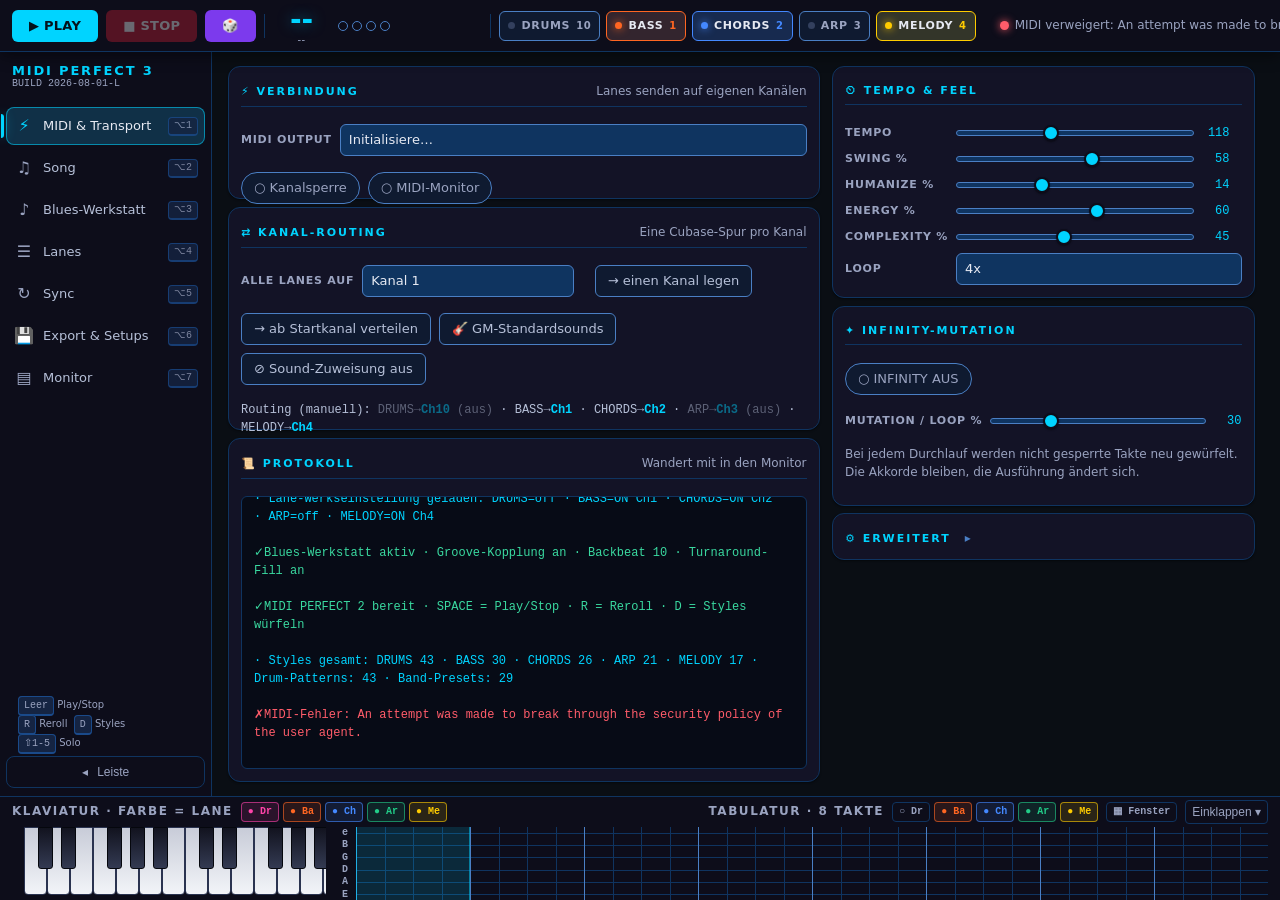
==== commit 39de5b60: "Build L: Build-Kennung korrigiert" ====
--- a/MIDI-PERFECT-3.html
+++ b/MIDI-PERFECT-3.html
@@ -1949,7 +1949,7 @@
      SEITENLEISTE
      ============================================================ -->
 <nav class="rail" aria-label="Bereiche">
-  <div class="rail-brand"><span>MIDI PERFECT&nbsp;3<small id="buildTag">BUILD 2026-08-01-A</small></span></div>
+  <div class="rail-brand"><span>MIDI PERFECT&nbsp;3<small id="buildTag">BUILD 2026-08-01-L</small></span></div>
   <button class="rail-item" data-view="midi" aria-current="page">
     <span class="ico" aria-hidden="true">&#9889;</span><span class="label">MIDI &amp; Transport</span><kbd>1</kbd><span class="tip">MIDI &amp; Transport</span></button>
   <button class="rail-item" data-view="song">
@@ -4961,6 +4961,7 @@
   var hum=parseInt(document.getElementById('human').value,10)/100;
   var mpt=curMpt();
   var slave=extSlaving();
+  if(slave&&!ext.running)return;      // SLAVE wartet auf die DAW - erst das Start-Signal oeffnet den Hahn
   // Im Slave-Modus gehört sched.tickRef der Clock-Routine; hier wird zwischen zwei
   // Clocks nur interpoliert, damit der Lookahead weiterhin greift.
   var dt=now-sched.msRef;
@@ -6556,7 +6557,8 @@
     if(on&&!prevOn){tabBar=-1;tabWin=-1;clearTab();}
     prevOn=on;
     var p=null;
-    if(on&&!document.hidden&&typeof window.curMpt==='function'){
+    var waiting=(typeof window.extSlaving==='function')&&extSlaving()&&window.ext&&!window.ext.running;
+    if(on&&!waiting&&!document.hidden&&typeof window.curMpt==='function'){
       var mpt=curMpt();
       if(mpt){
         var t=sc.tickRef+(performance.now()-sc.msRef)/mpt;
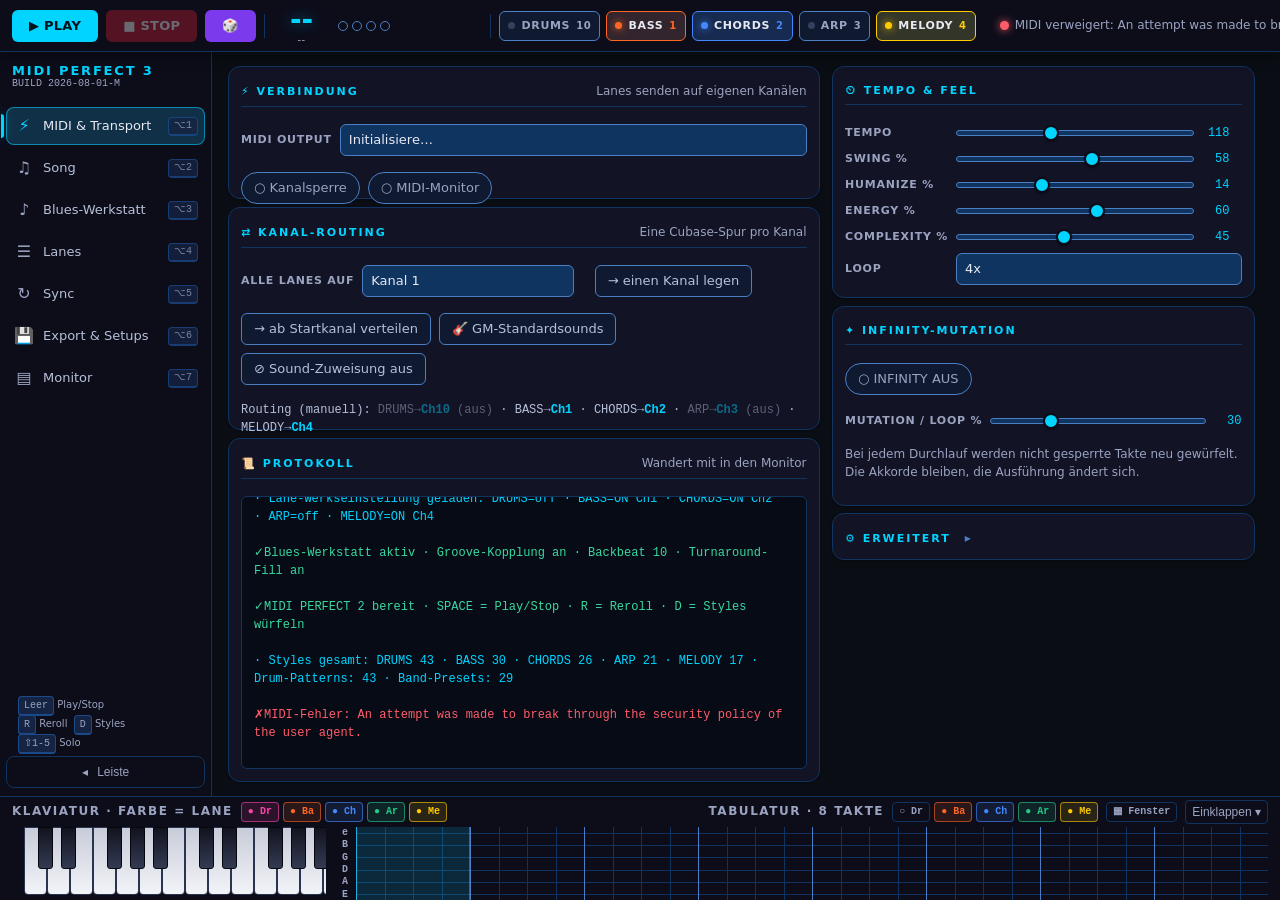
==== commit f8c6d435: "Build M: Slave-Wartezustand sichtbar" ====
--- a/MIDI-PERFECT-3.html
+++ b/MIDI-PERFECT-3.html
@@ -1949,7 +1949,7 @@
      SEITENLEISTE
      ============================================================ -->
 <nav class="rail" aria-label="Bereiche">
-  <div class="rail-brand"><span>MIDI PERFECT&nbsp;3<small id="buildTag">BUILD 2026-08-01-L</small></span></div>
+  <div class="rail-brand"><span>MIDI PERFECT&nbsp;3<small id="buildTag">BUILD 2026-08-01-M</small></span></div>
   <button class="rail-item" data-view="midi" aria-current="page">
     <span class="ico" aria-hidden="true">&#9889;</span><span class="label">MIDI &amp; Transport</span><kbd>1</kbd><span class="tip">MIDI &amp; Transport</span></button>
   <button class="rail-item" data-view="song">
@@ -6558,6 +6558,17 @@
     prevOn=on;
     var p=null;
     var waiting=(typeof window.extSlaving==='function')&&extSlaving()&&window.ext&&!window.ext.running;
+    /* Der Wartezustand des Clock-Slave stand bisher nur im Log - wer das
+       Protokoll nicht offen hat, sieht eine App, die "einfach nicht startet".
+       Deshalb steht er jetzt gross im Takt-Zaehler der Transportleiste. */
+    var bc=el('barCtr'), lc=el('loopCtr');
+    if(on&&waiting){
+      if(bc&&bc.textContent!=='\u23f3')bc.textContent='\u23f3';
+      if(lc&&lc.getAttribute('data-wait')!=='1'){lc.setAttribute('data-wait','1');lc.textContent='SLAVE: wartet auf DAW';}
+    }else if(lc&&lc.getAttribute('data-wait')==='1'){
+      lc.removeAttribute('data-wait');
+      if(!on){lc.textContent='--';if(bc)bc.textContent='--';}
+    }
     if(on&&!waiting&&!document.hidden&&typeof window.curMpt==='function'){
       var mpt=curMpt();
       if(mpt){
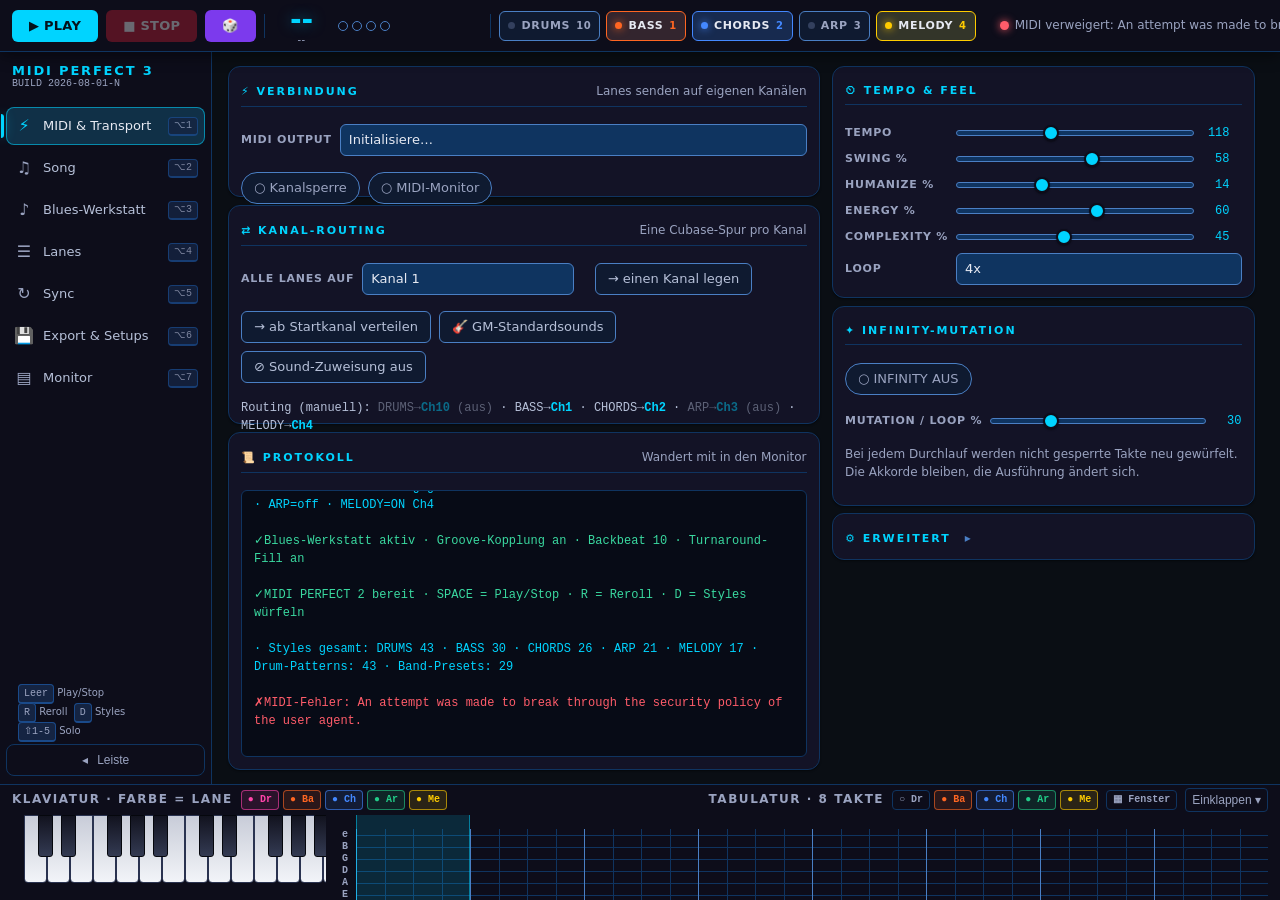
==== commit d55076cc: "Build N: Cubase-Stop-Fix, Akkordzeile mit Griffbildern" ====
--- a/MIDI-PERFECT-3.html
+++ b/MIDI-PERFECT-3.html
@@ -160,7 +160,7 @@
   --h-transport:   52px;
   --w-rail:       200px;
   --w-rail-min:    56px;
-  --h-piano:      104px;
+  --h-piano:      116px;
   --h-piano-min:   30px;
   --pad-content:   14px;
 
@@ -1476,8 +1476,8 @@
   display:grid;
   grid-template-columns:14px repeat(64,minmax(0,1fr));
   position:relative;
-  grid-template-rows:repeat(6,1fr);
-  block-size:74px;
+  grid-template-rows:14px repeat(6,1fr);
+  block-size:86px;
   font:600 10px/1 var(--ff-mono);
 }
 .tab .ts{
@@ -1545,6 +1545,34 @@
 }
 .su-menu button:hover{background:var(--c-accent-wash);border-color:var(--c-border-ctl);}
 .su-menu .su-empty{color:var(--c-text-mute);font:500 var(--fs-sm)/1.4 var(--ff);padding:6px;}
+
+/* Akkordzeile ueber der Tabulatur + Griffbild-Popup */
+.tab .tch{
+  position:relative;
+  font:700 10px/14px var(--ff-mono);
+  color:var(--c-accent);
+  white-space:nowrap;overflow:visible;
+}
+.tab .tch.has{cursor:pointer;}
+.tab .tch.has:hover{color:#8ee9ff;text-decoration:underline;}
+.chord-pop{
+  position:fixed;z-index:120;
+  display:flex;gap:10px;align-items:flex-start;
+  padding:10px;
+  background:#131326;
+  border:1px solid var(--c-border-ctl);
+  border-radius:var(--r-1);
+  box-shadow:0 10px 28px rgba(0,0,0,.6);
+}
+.chord-pop .cp-head{
+  position:absolute;inset-block-start:-1px;inset-inline-start:-1px;
+  padding:2px 8px;
+  background:var(--c-accent);color:#04121b;
+  font:700 var(--fs-micro)/1.6 var(--ff-mono);
+  border-radius:var(--r-1) 0 var(--r-1) 0;
+}
+.chord-pop figure{margin:14px 0 0;display:flex;flex-direction:column;align-items:center;gap:2px;}
+.chord-pop figcaption{font:600 var(--fs-micro)/1 var(--ff);color:var(--c-text-mute);}
 
 /* ============================================================
    KOMPATIBILITÄTSSCHICHT
@@ -1949,7 +1977,7 @@
      SEITENLEISTE
      ============================================================ -->
 <nav class="rail" aria-label="Bereiche">
-  <div class="rail-brand"><span>MIDI PERFECT&nbsp;3<small id="buildTag">BUILD 2026-08-01-M</small></span></div>
+  <div class="rail-brand"><span>MIDI PERFECT&nbsp;3<small id="buildTag">BUILD 2026-08-01-N</small></span></div>
   <button class="rail-item" data-view="midi" aria-current="page">
     <span class="ico" aria-hidden="true">&#9889;</span><span class="label">MIDI &amp; Transport</span><kbd>1</kbd><span class="tip">MIDI &amp; Transport</span></button>
   <button class="rail-item" data-view="song">
@@ -4742,7 +4770,7 @@
 }
 function cubaseStopCmd(force){
   if(ext.busy)return;
-  if(!force&&gEl('cubStop').value!=='1')return;
+  if(!force&&gEl('cubStop').value==='none')return;
   var act=gEl('cubAct').value;
   if(act==='rec')mmc(0x07,true);
   if(act!=='none'||force)mmc(0x01,true);
@@ -6432,7 +6460,9 @@
 var TABSTR=[64,59,55,50,45,40], TABNAM=['e','B','G','D','A','E'], LANEAB=['Dr','Ba','Ch','Ar','Me'];
 var TABBARS=8, TABCPB=8;                          // 8 Takte, Achtel-Raster
 function buildTab(){
-  var t=el('tab'); if(!t)return; var h='',n=TABBARS*TABCPB;
+  var t=el('tab'); if(!t)return; var h='',n=TABBARS*TABCPB,c;
+  h+='<span class="ts"></span>';
+  for(c=0;c<n;c++)h+='<span class="tch" id="tabh-'+c+'"></span>';
   for(var s=0;s<6;s++){
     h+='<span class="ts">'+TABNAM[s]+'</span>';
     for(var c=0;c<n;c++)h+='<span class="tc'+(c%TABCPB===0?' tbar':(c%2===0?' tbeat':''))+'" id="tab-'+s+'-'+c+'"></span>';
@@ -6444,6 +6474,8 @@
 function clearTab(){
   var cs=document.querySelectorAll('#tab .tc.has');
   for(var i=0;i<cs.length;i++){cs[i].innerHTML='';cs[i].classList.remove('has');}
+  var hs=document.querySelectorAll('#tab .tch.has');
+  for(var j=0;j<hs.length;j++){hs[j].textContent='';hs[j].classList.remove('has');}
 }
 function tabPut(s,c,txt,li){
   var e2=el('tab-'+s+'-'+c); if(!e2)return;
@@ -6616,13 +6648,114 @@
     tabBar=bar;
     if(tt)tt.style.setProperty('--bar',4);
     tabPreview(bar,4,4);
+    tabRenderChords();
   }else{
     var win=Math.floor(bar/TABBARS);
     tabBar=bar;
-    if(win!==tabWin||force){tabWin=win;clearTab();tabPreview(win*TABBARS,0,TABBARS);}
+    if(win!==tabWin||force){tabWin=win;clearTab();tabPreview(win*TABBARS,0,TABBARS);tabRenderChords();}
     if(tt)tt.style.setProperty('--bar',bar%TABBARS);
   }
 }
+/* --- Akkordzeile ueber der Tabulatur -----------------------------------
+   Pro Takt steht der Akkordname am Taktanfang, aber nur bei einem WECHSEL
+   (und immer am linken Rand des Fensters, damit man nie raten muss, was
+   gerade gilt). Quelle ist gBars - dieselbe Wahrheit, aus der die Engine
+   spielt. Klick auf den Namen oeffnet ein Griffbild. */
+function chordBar(bar){
+  var gb=window.gBars; if(!gb||!gb.length||bar<0)return null;
+  var BARt=window.BAR||1920;
+  var lb=(window.sched&&sched.loopTicks)?Math.round(sched.loopTicks/BARt):gb.length;
+  if(lb>0)bar=bar%lb;
+  return gb[bar]||null;
+}
+function tabRenderChords(){
+  var startBar=(tabMode==='scroll')?tabBar-4:(tabWin<0?0:tabWin*TABBARS);
+  for(var k=0;k<TABBARS;k++){
+    var cell=el('tabh-'+(k*TABCPB)); if(!cell)continue;
+    var bar=startBar+k, e=chordBar(bar), name='';
+    if(e){
+      var prev=chordBar(bar-1);
+      if(k===0||!prev||prev.label!==e.label)name=e.label;
+    }
+    cell.textContent=name;
+    cell.classList.toggle('has',!!name);
+    if(name){cell.setAttribute('data-root',e.root);cell.setAttribute('data-type',e.type);}
+  }
+}
+/* --- Griffbilder: bewegliche E-/A-Form-Barregriffe ---------------------
+   Bewusst ohne externe Bibliothek: zwei Standardformen pro Akkordtyp,
+   verschoben an den richtigen Bund. Nicht jede moegliche Voicing-Variante,
+   aber immer ein spielbarer Griff. Exotische Typen werden auf den
+   naechstliegenden Griff vereinfacht und als solcher gekennzeichnet. */
+var SUFMAP={'':'','maj':'','m':'m','min':'m','7':'7','m7':'m7','maj7':'maj7',
+  'sus4':'sus4','sus2':'sus2','6':'6','m6':'m6','m7b5':'m7b5',
+  '9':'7','13':'7','7b9':'7','7#9':'7','m9':'m7','dim':'m7b5','dim7':'m7b5','aug':''};
+var SHAPES={
+  '':    [['E',[0,2,2,1,0,0]],  ['A',[-1,0,2,2,2,0]]],
+  'm':   [['E',[0,2,2,0,0,0]],  ['A',[-1,0,2,2,1,0]]],
+  '7':   [['E',[0,2,0,1,0,0]],  ['A',[-1,0,2,0,2,0]]],
+  'm7':  [['E',[0,2,0,0,0,0]],  ['A',[-1,0,2,0,1,0]]],
+  'maj7':[['A',[-1,0,2,1,2,0]], ['E',[0,-1,1,1,0,-1]]],
+  'sus4':[['E',[0,2,2,2,0,0]],  ['A',[-1,0,2,2,3,0]]],
+  'sus2':[['A',[-1,0,2,2,0,0]]],
+  '6':   [['E',[0,2,2,1,2,0]],  ['A',[-1,0,2,2,2,2]]],
+  'm6':  [['A',[-1,0,2,2,1,2]]],
+  'm7b5':[['A',[-1,0,1,0,1,-1]]]
+};
+function chordSVG(form,rel,baseFret){
+  var W=86,H=104,x0=12,dx=12,y0=26,dy=15,i;
+  var sv='<svg width="'+W+'" height="'+H+'" viewBox="0 0 '+W+' '+H+'">';
+  for(i=0;i<6;i++)sv+='<line x1="'+(x0+i*dx)+'" y1="'+y0+'" x2="'+(x0+i*dx)+'" y2="'+(y0+5*dy)+'" stroke="#9aa3c0" stroke-width="1"/>';
+  for(i=0;i<=5;i++)sv+='<line x1="'+x0+'" y1="'+(y0+i*dy)+'" x2="'+(x0+5*dx)+'" y2="'+(y0+i*dy)+'" stroke="#9aa3c0" stroke-width="'+(i===0&&baseFret===0?3:1)+'"/>';
+  if(baseFret>0)sv+='<rect x="'+(x0-3)+'" y="'+(y0+2)+'" width="'+(5*dx+6)+'" height="'+(dy-4)+'" rx="4" fill="#00d4ff" opacity=".85"/>';
+  for(i=0;i<6;i++){
+    var r=rel[i],x=x0+i*dx;
+    if(r<0)sv+='<text x="'+x+'" y="'+(y0-8)+'" fill="#9aa3c0" font-size="10" text-anchor="middle">\u00d7</text>';
+    else if(r===0&&baseFret===0)sv+='<circle cx="'+x+'" cy="'+(y0-11)+'" r="3.5" fill="none" stroke="#9aa3c0"/>';
+    else if(r>0)sv+='<circle cx="'+x+'" cy="'+(y0+(r-0.5)*dy+(baseFret>0?dy:0)-(baseFret>0?0:0))+'" r="4.5" fill="#00d4ff"/>';
+  }
+  if(baseFret>0)sv+='<text x="'+(x0+5*dx+9)+'" y="'+(y0+dy-4)+'" fill="#b6c0d8" font-size="9">'+baseFret+'</text>';
+  return sv+'</svg>';
+}
+var chordPop=null;
+function closeChordPop(){
+  if(!chordPop)return;
+  chordPop.remove(); chordPop=null;
+  document.removeEventListener('click',chordPopDoc,true);
+  document.removeEventListener('keydown',chordPopKey,true);
+}
+function chordPopDoc(e){ if(chordPop&&!chordPop.contains(e.target))closeChordPop(); }
+function chordPopKey(e){ if(e.key==='Escape')closeChordPop(); }
+function showChordPop(root,type,label,anchorEl){
+  closeChordPop();
+  var suf=SUFMAP.hasOwnProperty(type)?SUFMAP[type]:'7';
+  var approx=(suf!==type)&&!((type==='maj'&&suf==='')||(type==='min'&&suf==='m'));
+  var shapes=SHAPES[suf]||SHAPES['7'];
+  chordPop=document.createElement('div');
+  chordPop.className='chord-pop';
+  var h='<span class="cp-head">'+label+(approx?' \u2248':'')+'</span>';
+  for(var i=0;i<shapes.length;i++){
+    var form=shapes[i][0], rel=shapes[i][1];
+    var base=(form==='E')?(root-4+12)%12:(root-9+12)%12;
+    h+='<figure>'+chordSVG(form,rel,base)+'<figcaption>'+form+'-Form'+(base>0?' \u00b7 '+base+'. Bund':' \u00b7 offen')+'</figcaption></figure>';
+  }
+  chordPop.innerHTML=h;
+  document.body.appendChild(chordPop);
+  var r=anchorEl.getBoundingClientRect(), pw=chordPop.offsetWidth;
+  var x=Math.min(Math.max(6,r.left),window.innerWidth-pw-6);
+  chordPop.style.insetInlineStart=x+'px';
+  chordPop.style.insetBlockStart=Math.max(6,r.top-chordPop.offsetHeight-6)+'px';
+  document.addEventListener('click',chordPopDoc,true);
+  document.addEventListener('keydown',chordPopKey,true);
+}
+(function(){
+  var t=el('tab'); if(!t)return;
+  t.addEventListener('click',function(e){
+    var c=e.target.closest?e.target.closest('.tch.has'):null; if(!c)return;
+    showChordPop(parseInt(c.getAttribute('data-root'),10),c.getAttribute('data-type')||'',c.textContent,c);
+  });
+})();
+
 function setTabMode(m,quiet){
   tabMode=(m==='scroll')?'scroll':'win';
   var b=el('tabModeTgl');
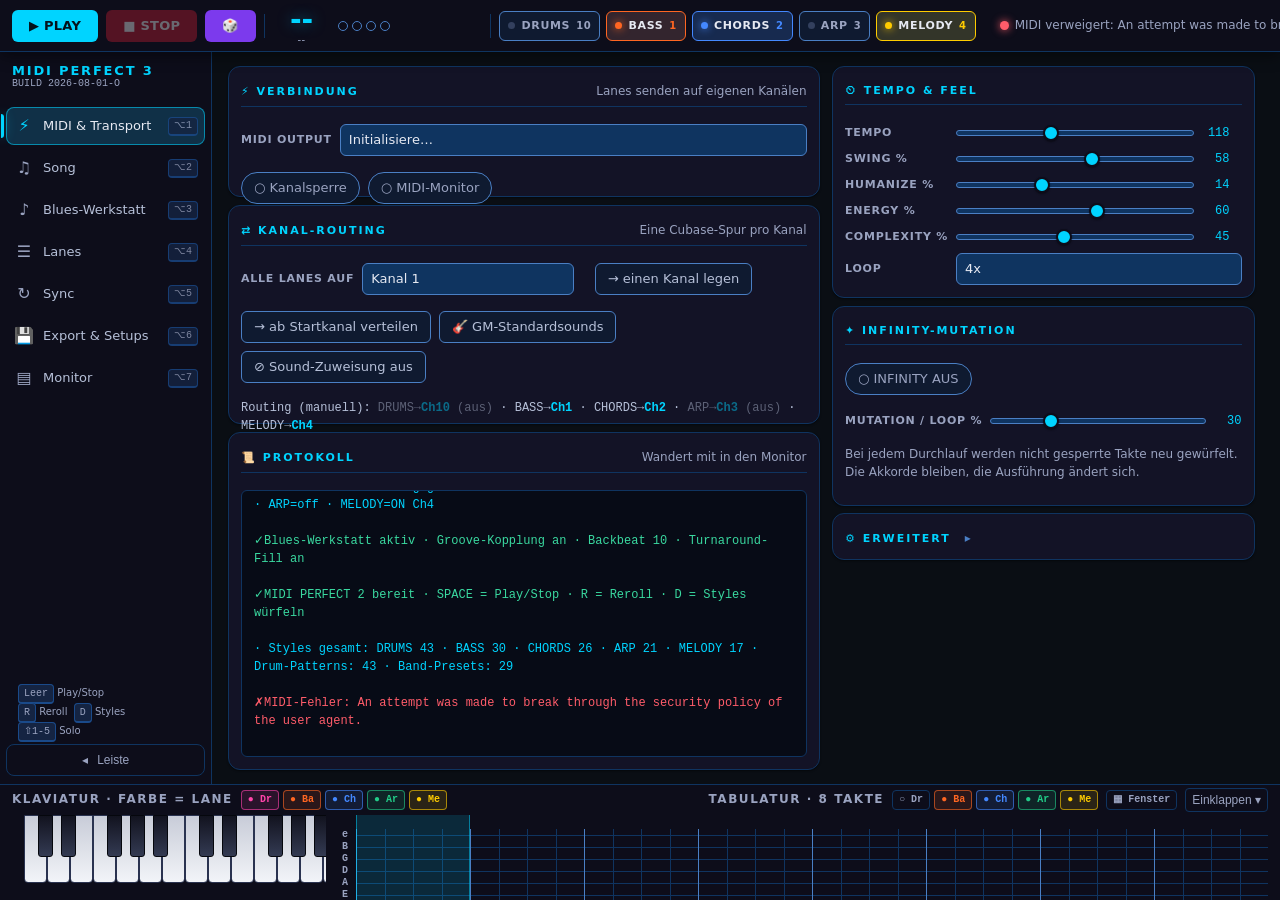
==== commit 852753ea: "Build O: Tooltip auf Akkordnamen" ====
--- a/MIDI-PERFECT-3.html
+++ b/MIDI-PERFECT-3.html
@@ -1977,7 +1977,7 @@
      SEITENLEISTE
      ============================================================ -->
 <nav class="rail" aria-label="Bereiche">
-  <div class="rail-brand"><span>MIDI PERFECT&nbsp;3<small id="buildTag">BUILD 2026-08-01-N</small></span></div>
+  <div class="rail-brand"><span>MIDI PERFECT&nbsp;3<small id="buildTag">BUILD 2026-08-01-O</small></span></div>
   <button class="rail-item" data-view="midi" aria-current="page">
     <span class="ico" aria-hidden="true">&#9889;</span><span class="label">MIDI &amp; Transport</span><kbd>1</kbd><span class="tip">MIDI &amp; Transport</span></button>
   <button class="rail-item" data-view="song">
@@ -6679,7 +6679,11 @@
     }
     cell.textContent=name;
     cell.classList.toggle('has',!!name);
-    if(name){cell.setAttribute('data-root',e.root);cell.setAttribute('data-type',e.type);}
+    if(name){
+      cell.setAttribute('data-root',e.root);
+      cell.setAttribute('data-type',e.type);
+      cell.setAttribute('title','Klicken: Griffbild zu '+name);
+    }else cell.removeAttribute('title');
   }
 }
 /* --- Griffbilder: bewegliche E-/A-Form-Barregriffe ---------------------
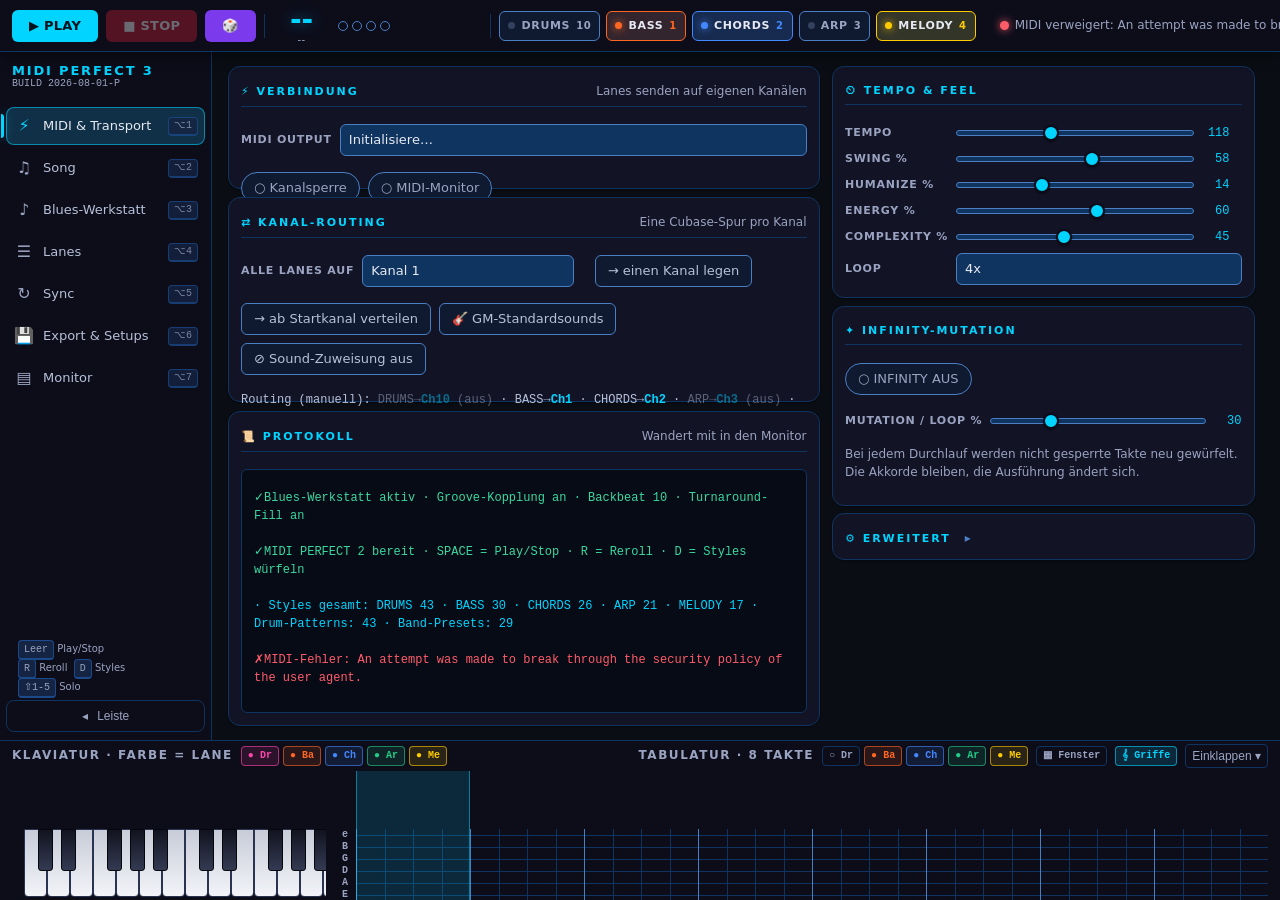
==== commit 7c3fb93d: "Build P: Griffbilder permanent (Songbook-Stil)" ====
--- a/MIDI-PERFECT-3.html
+++ b/MIDI-PERFECT-3.html
@@ -1573,6 +1573,23 @@
 }
 .chord-pop figure{margin:14px 0 0;display:flex;flex-direction:column;align-items:center;gap:2px;}
 .chord-pop figcaption{font:600 var(--fs-micro)/1 var(--ff);color:var(--c-text-mute);}
+
+/* Songbook-Modus: Griffbilder permanent ueber der Tabulatur ---------------
+   Wie im gedruckten Notenblatt: Mini-Diagramm mit Namen an jedem
+   Akkordwechsel. Zustand lebt am Schalter (#diaTgl), CSS reagiert per
+   :has() - keine Spiegelklasse noetig. */
+.app:has(#diaTgl[aria-pressed="true"]) .piano-dock{block-size:160px;}
+.app:has(#diaTgl[aria-pressed="true"]) .tab{
+  grid-template-rows:58px repeat(6,1fr);
+  block-size:130px;
+}
+.app:has(#diaTgl[aria-pressed="true"]) .tab .tch{
+  display:flex;flex-direction:column;align-items:flex-start;justify-content:flex-end;
+  line-height:12px;
+}
+.tab .tch svg{display:block;}
+.dock-body{align-items:end;}
+.piano-wrap{margin-block-end:2px;}
 
 /* ============================================================
    KOMPATIBILITÄTSSCHICHT
@@ -1977,7 +1994,7 @@
      SEITENLEISTE
      ============================================================ -->
 <nav class="rail" aria-label="Bereiche">
-  <div class="rail-brand"><span>MIDI PERFECT&nbsp;3<small id="buildTag">BUILD 2026-08-01-O</small></span></div>
+  <div class="rail-brand"><span>MIDI PERFECT&nbsp;3<small id="buildTag">BUILD 2026-08-01-P</small></span></div>
   <button class="rail-item" data-view="midi" aria-current="page">
     <span class="ico" aria-hidden="true">&#9889;</span><span class="label">MIDI &amp; Transport</span><kbd>1</kbd><span class="tip">MIDI &amp; Transport</span></button>
   <button class="rail-item" data-view="song">
@@ -2451,6 +2468,7 @@
     <span class="hint">Tabulatur &middot; 8 Takte</span>
     <span class="vis-chips" id="tabChips" role="group" aria-label="Lanes in der Tabulatur"></span>
     <button class="vis-mode" id="tabModeTgl" aria-pressed="false" title="Tab-Modus: 8-Takte-Fenster oder synchron scrollen (laufender Takt in der Mitte)">&#9638; Fenster</button>
+    <button class="vis-mode" id="diaTgl" aria-pressed="true" title="Griffbilder &uuml;ber der Tabulatur ein-/ausblenden">&#119070; Griffe</button>
     <button class="piano-toggle" aria-expanded="true">Einklappen</button>
   </div>
   <div class="dock-body">
@@ -6483,7 +6501,7 @@
   b.textContent=txt; b.style.color=window.LANES[li].color;
   e2.appendChild(b); e2.classList.add('has');
 }
-var tabWin=-1, tabBar=-1, tabMode='win';
+var tabWin=-1, tabBar=-1, tabMode='win', diaOn=true;
 /* Zwei Modi: 'win' fuellt das 8-Takte-Fenster, 'scroll' schiebt pro Takt nach
    links (laufender Takt fest in der Mitte). Beide zeichnen eine VORSCHAU aus
    den bereits generierten Loop-Events (sched.ev): kommende Noten stehen
@@ -6677,12 +6695,14 @@
       var prev=chordBar(bar-1);
       if(k===0||!prev||prev.label!==e.label)name=e.label;
     }
-    cell.textContent=name;
+    if(name&&diaOn){
+      cell.innerHTML='<span class="tch-name">'+name+'</span>'+chordSVGMini(e.root,e.type);
+    }else cell.textContent=name;
     cell.classList.toggle('has',!!name);
     if(name){
       cell.setAttribute('data-root',e.root);
       cell.setAttribute('data-type',e.type);
-      cell.setAttribute('title','Klicken: Griffbild zu '+name);
+      cell.setAttribute('title','Klicken: gro\u00dfes Griffbild zu '+name);
     }else cell.removeAttribute('title');
   }
 }
@@ -6721,6 +6741,31 @@
   if(baseFret>0)sv+='<text x="'+(x0+5*dx+9)+'" y="'+(y0+dy-4)+'" fill="#b6c0d8" font-size="9">'+baseFret+'</text>';
   return sv+'</svg>';
 }
+function pickShape(root,type){
+  var suf=SUFMAP.hasOwnProperty(type)?SUFMAP[type]:'7';
+  var shapes=SHAPES[suf]||SHAPES['7'];
+  var form=shapes[0][0], rel=shapes[0][1];
+  var base=(form==='E')?(root-4+12)%12:(root-9+12)%12;
+  return {form:form,rel:rel,base:base,
+    approx:(suf!==type)&&!((type==='maj'&&suf==='')||(type==='min'&&suf==='m'))};
+}
+/* Mini-Griffbild fuer die Songbook-Zeile: eine Form, vier Buende, klein. */
+function chordSVGMini(root,type){
+  var sh=pickShape(root,type),rel=sh.rel,base=sh.base;
+  var W=56,H=42,x0=5,dx=8,y0=10,dy=8,i;
+  var sv='<svg width="'+W+'" height="'+H+'" viewBox="0 0 '+W+' '+H+'" aria-hidden="true">';
+  for(i=0;i<6;i++)sv+='<line x1="'+(x0+i*dx)+'" y1="'+y0+'" x2="'+(x0+i*dx)+'" y2="'+(y0+4*dy)+'" stroke="#9aa3c0" stroke-width=".8"/>';
+  for(i=0;i<=4;i++)sv+='<line x1="'+x0+'" y1="'+(y0+i*dy)+'" x2="'+(x0+5*dx)+'" y2="'+(y0+i*dy)+'" stroke="#9aa3c0" stroke-width="'+(i===0&&base===0?2.4:.8)+'"/>';
+  if(base>0)sv+='<rect x="'+(x0-2)+'" y="'+(y0+1.5)+'" width="'+(5*dx+4)+'" height="'+(dy-3)+'" rx="2.5" fill="#00d4ff" opacity=".85"/>';
+  for(i=0;i<6;i++){
+    var r=rel[i],x=x0+i*dx;
+    if(r<0)sv+='<text x="'+x+'" y="'+(y0-3)+'" fill="#9aa3c0" font-size="7" text-anchor="middle">\u00d7</text>';
+    else if(r===0&&base===0)sv+='<circle cx="'+x+'" cy="'+(y0-5)+'" r="2" fill="none" stroke="#9aa3c0" stroke-width=".8"/>';
+    else if(r>0)sv+='<circle cx="'+x+'" cy="'+(y0+(r-0.5)*dy+(base>0?dy:0))+'" r="2.8" fill="#00d4ff"/>';
+  }
+  if(base>0)sv+='<text x="'+(x0+5*dx+4)+'" y="'+(y0+dy-2)+'" fill="#b6c0d8" font-size="7">'+base+'</text>';
+  return sv+'</svg>';
+}
 var chordPop=null;
 function closeChordPop(){
   if(!chordPop)return;
@@ -6862,6 +6907,16 @@
   buildTab(); buildVisChips('pianoChips',pianoOn,'pianoLanes'); buildVisChips('tabChips',tabOn,'tabLanes');
   var mt=el('tabModeTgl');
   if(mt)mt.addEventListener('click',function(){setTabMode(tabMode==='scroll'?'win':'scroll');});
+  var dt=el('diaTgl');
+  if(dt){
+    if(o.tabDia===false){diaOn=false;dt.setAttribute('aria-pressed','false');}
+    dt.addEventListener('click',function(){
+      diaOn=!diaOn;
+      this.setAttribute('aria-pressed',diaOn?'true':'false');
+      if(window.MP3TAB)MP3TAB.refresh();
+      var u=ui();u.tabDia=diaOn;saveUi(u);
+    });
+  }
   setTabMode(o.tabMode||'win',true);
   appEl.setAttribute('data-playing',stopBtn.disabled?'false':'true');
 }
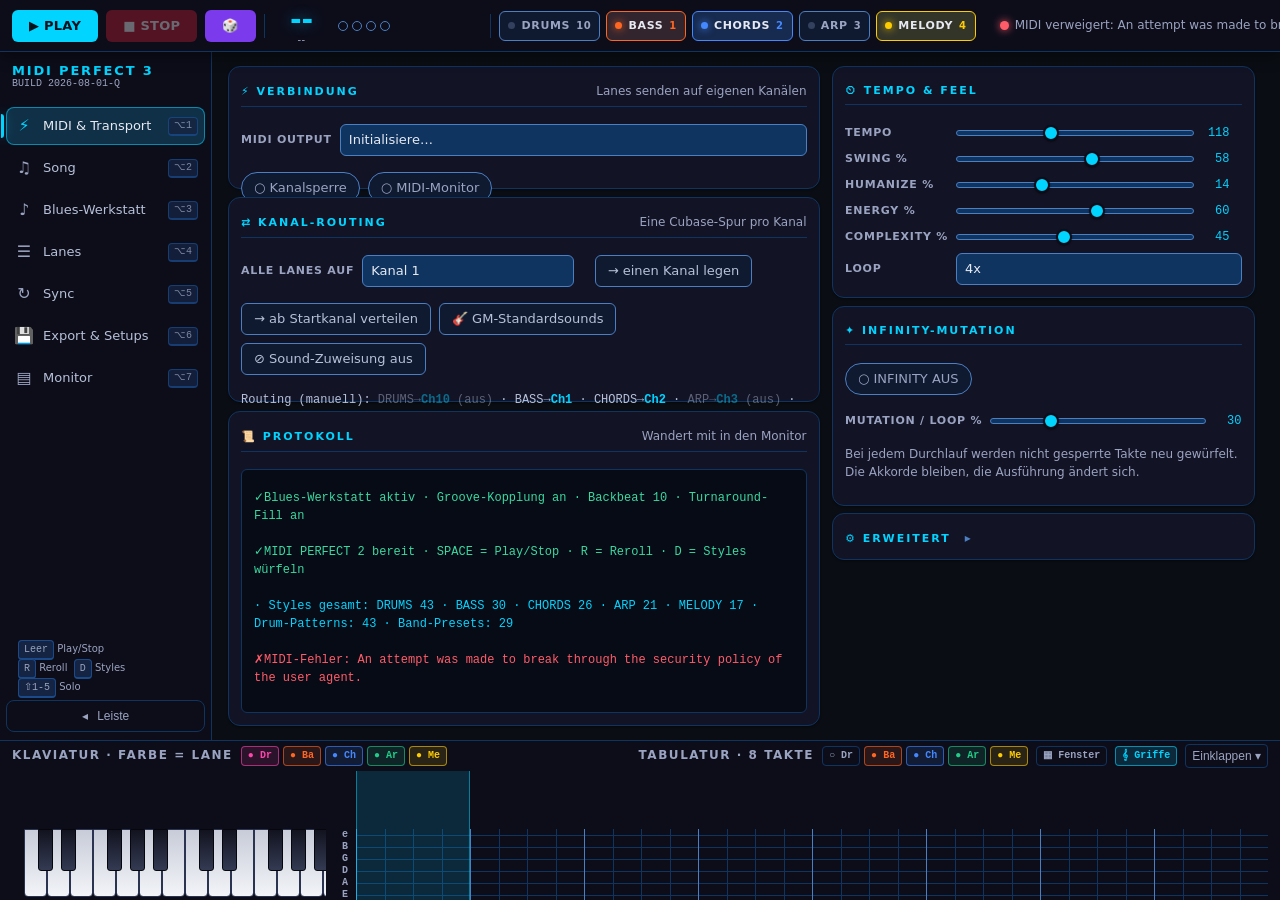
==== commit e632d5f8: "Build Q: Lagen-Heuristik, Griffbild=Tab-Lage, Zeitposition" ====
--- a/MIDI-PERFECT-3.html
+++ b/MIDI-PERFECT-3.html
@@ -1485,7 +1485,7 @@
   display:flex;align-items:center;
 }
 .tab .tc{
-  display:flex;align-items:center;justify-content:center;
+  position:relative;
   color:var(--lane,var(--c-text));
   background:linear-gradient(var(--c-border-soft),var(--c-border-soft)) 0 50%/100% 1px no-repeat;
 }
@@ -1515,7 +1515,12 @@
   box-shadow:0 0 6px var(--c-accent);
   opacity:0;pointer-events:none;
 }
-.tab .tc b{background:var(--c-rail);padding-inline:2px;font-weight:600;}
+.tab .tc b{
+  position:absolute;
+  inset-inline-start:var(--fx,50%);inset-block-start:50%;
+  transform:translate(-50%,-50%);
+  background:var(--c-rail);padding-inline:2px;font-weight:600;
+}
 .vis-mode{
   min-block-size:20px;padding-inline:6px;
   border:1px solid var(--c-border-soft);
@@ -1994,7 +1999,7 @@
      SEITENLEISTE
      ============================================================ -->
 <nav class="rail" aria-label="Bereiche">
-  <div class="rail-brand"><span>MIDI PERFECT&nbsp;3<small id="buildTag">BUILD 2026-08-01-P</small></span></div>
+  <div class="rail-brand"><span>MIDI PERFECT&nbsp;3<small id="buildTag">BUILD 2026-08-01-Q</small></span></div>
   <button class="rail-item" data-view="midi" aria-current="page">
     <span class="ico" aria-hidden="true">&#9889;</span><span class="label">MIDI &amp; Transport</span><kbd>1</kbd><span class="tip">MIDI &amp; Transport</span></button>
   <button class="rail-item" data-view="song">
@@ -6522,35 +6527,51 @@
     if(e2&&e2.childElementCount){e2.innerHTML='';e2.classList.remove('has');}
   }
 }
-function tabPut(s,c,txt,li,pre){
+function tabPut(s,c,txt,li,pre,frac){
   var e2=el('tab-'+s+'-'+c); if(!e2)return;
   var b=document.createElement('b');
   b.textContent=txt; b.style.color=window.LANES[li].color;
   b.setAttribute('data-li',li); if(pre)b.className='pre';
+  /* Echte Zeitposition statt Zellenmitte: Shuffle-Achtel und 12/8-Feel
+     stehen damit dort, wo sie klingen. */
+  b.style.setProperty('--fx',(Math.max(0,Math.min(1,frac||0))*100)+'%');
   e2.appendChild(b); e2.classList.add('has');
 }
-/* Saitenwahl: kleinster Bund, freie Saite bevorzugt; liefert [fret,string]. */
-function tabMap(m,col){
+/* Lagen-Heuristik: Die Saitenwahl orientiert sich an der LAGE des aktuellen
+   Akkords (Bund seiner Barre-Form aus pickShape) statt stur am kleinsten
+   Bund. Deterministisch - Vorschau und Live rechnen identisch - und
+   deckungsgleich mit dem Griffbild darueber. Ein Lauf bleibt in der Lage,
+   statt zwischen offener Lage und 5. Bund zu springen. */
+function tabLagePos(bar){
+  var e=chordBar(bar);
+  if(!e)return 3;
+  var base=pickShape(e.root,e.type).base;
+  return base>0?base:3;                       // offene Form: um den 3. Bund spielen
+}
+function tabMap(m,col,P){
   var n=m; while(n<40)n+=12; while(n>79)n-=12;
-  var cand=[];
-  for(var s=0;s<6;s++){var f=n-TABSTR[s];if(f>=0&&f<=15)cand.push([f,s]);}
-  if(!cand.length)return null;
-  cand.sort(function(a,b){return a[0]-b[0];});
-  for(var i=0;i<cand.length;i++){
-    var c2=el('tab-'+cand[i][1]+'-'+col);
-    if(c2&&!c2.childElementCount)return cand[i];
-  }
-  var best=el('tab-'+cand[0][1]+'-'+col);
-  return (best&&best.childElementCount<3)?cand[0]:null;
-}
-function tabDraw(m,li,col,pre){
+  if(P==null)P=3;
+  var best=null,bestCost=1e9;
+  for(var s=0;s<6;s++){
+    var f=n-TABSTR[s];
+    if(f<0||f>15)continue;
+    var cost=Math.abs(f-P);
+    if(f===0)cost=Math.min(cost,2.5);          // offene Saite bleibt idiomatisch erlaubt
+    if(f>0&&(f<P-1||f>P+4))cost+=1.5;          // ausserhalb des Vier-Bund-Fensters
+    var c2=el('tab-'+s+'-'+col);
+    if(c2&&c2.childElementCount)cost+=(c2.childElementCount<3?8:1000);
+    if(cost<bestCost){bestCost=cost;best=[f,s];}
+  }
+  return (bestCost<1000)?best:null;
+}
+function tabDraw(m,li,col,pre,frac,P){
   if(li===0){
     var dd=el('tab-5-'+col);
-    if(dd&&dd.childElementCount<3)tabPut(5,col,'\u00d7',li,pre);
+    if(dd&&dd.childElementCount<3)tabPut(5,col,'\u00d7',li,pre,frac);
     return;
   }
-  var hit=tabMap(m,col);
-  if(hit)tabPut(hit[1],col,String(hit[0]),li,pre);
+  var hit=tabMap(m,col,P);
+  if(hit)tabPut(hit[1],col,String(hit[0]),li,pre,frac);
 }
 /* Beim echten Note-On die gedimmte Vorschau-Zahl fest machen. */
 function tabLive(m,li,col){
@@ -6588,8 +6609,9 @@
     var bar=Math.floor(e.t/BARt), rel=bar-startBar;
     if(loopBars&&rel<0)rel+=loopBars;
     if(rel<0||rel>=nBars)continue;
-    var sub=Math.min(TABCPB-1,Math.floor((e.t-bar*BARt)/(BARt/TABCPB)));
-    tabDraw(e.m,li,(blockStart+rel)*TABCPB+sub,true);
+    var cellT=BARt/TABCPB, inBar=e.t-bar*BARt;
+    var sub=Math.min(TABCPB-1,Math.floor(inBar/cellT));
+    tabDraw(e.m,li,(blockStart+rel)*TABCPB+sub,true,(inBar-sub*cellT)/cellT,tabLagePos(bar));
   }
 }
 /* Playhead: laufende Linie an der aktuellen Scheduler-Position. Die Zeit
@@ -6645,13 +6667,14 @@
     if(!tabOn[li]||t<0)return;
     var BARt=window.BAR||1920;
     var bar=Math.floor(t/BARt);
-    var sub=Math.min(TABCPB-1,Math.floor((t-bar*BARt)/(BARt/TABCPB)));
+    var cellT=BARt/TABCPB, inBar=t-bar*BARt;
+    var sub=Math.min(TABCPB-1,Math.floor(inBar/cellT));
     if(bar!==tabBar)tabEnterBar(bar);
     var col=(tabMode==='scroll')
       ? 4*TABCPB+sub
       : (bar%TABBARS)*TABCPB+sub;
     if(tabLive(m,li,col))return;                  // Vorschau-Zahl fest machen
-    tabDraw(m,li,col,false);                      // sonst regulaer setzen
+    tabDraw(m,li,col,false,(inBar-sub*cellT)/cellT,tabLagePos(bar));
   }
 };
 /* Taktwechsel: Fenster-Modus leert am Fensterrand und zeichnet die Vorschau
